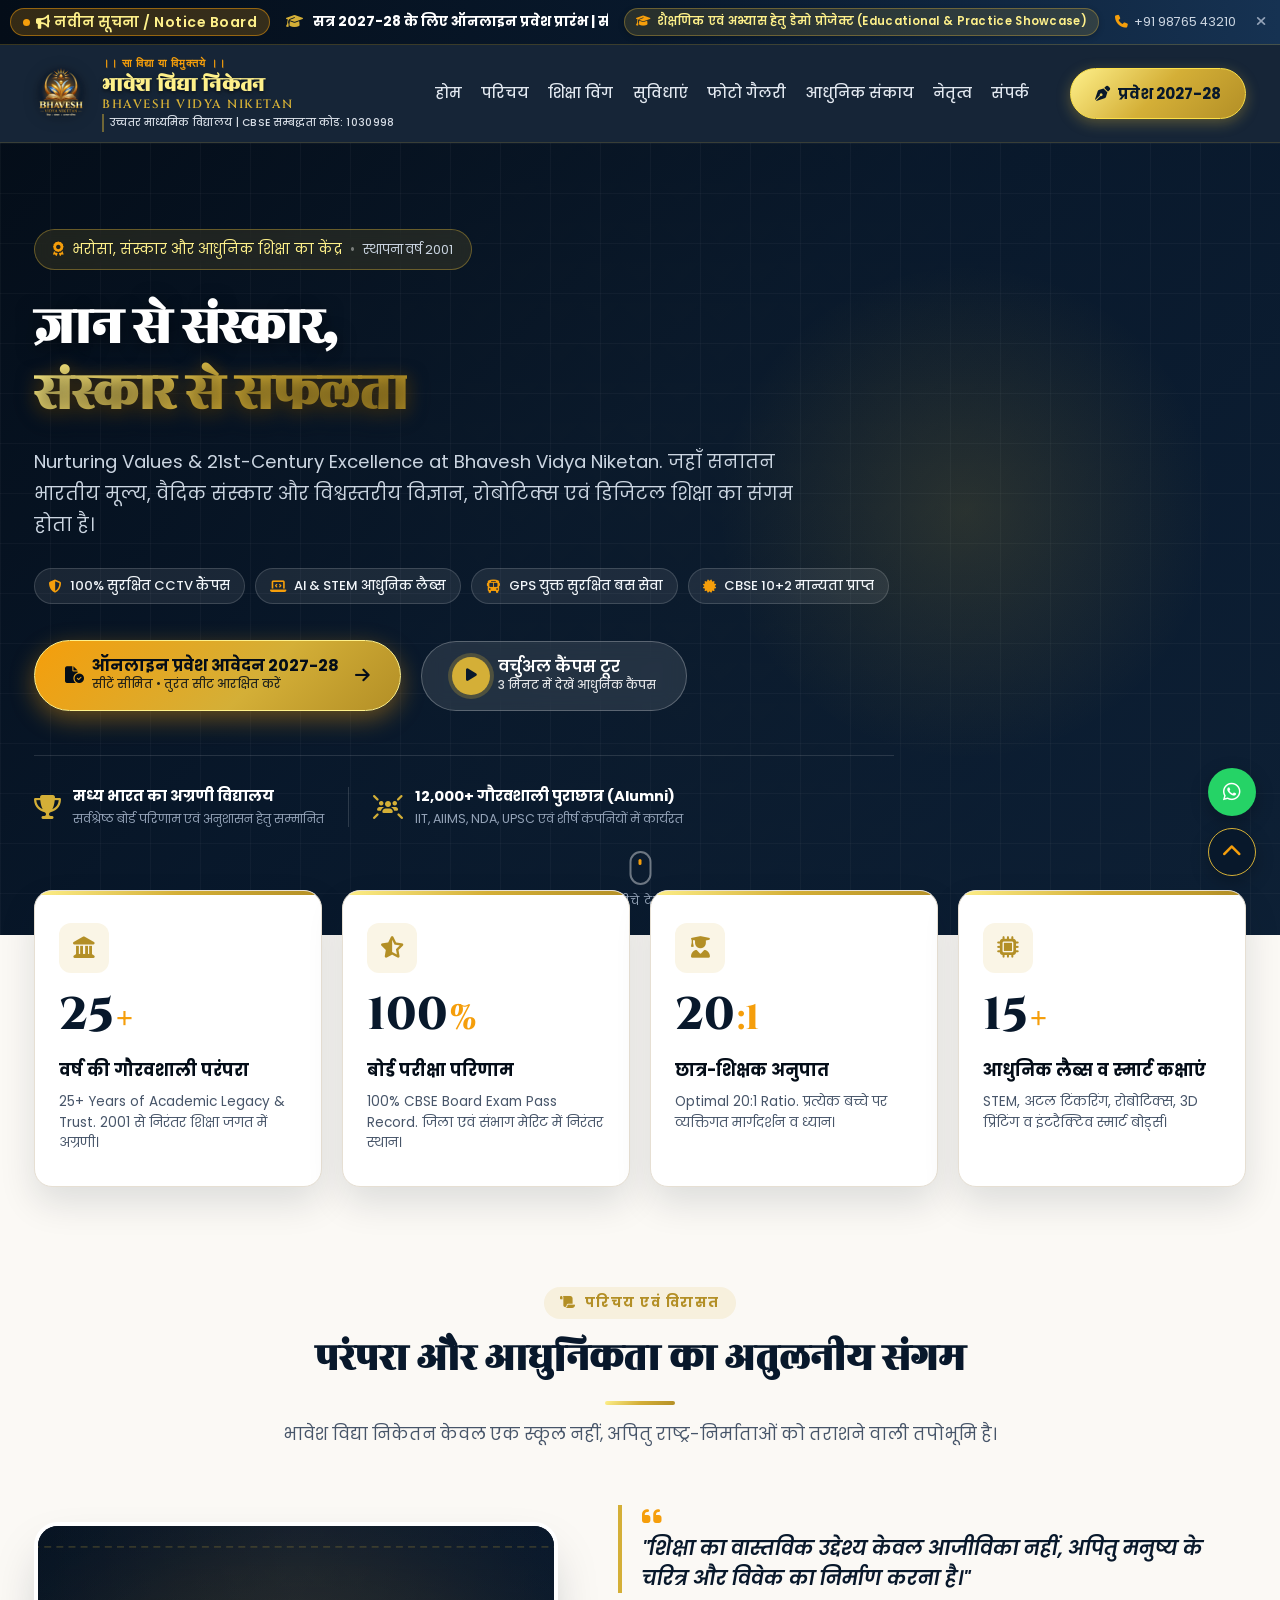
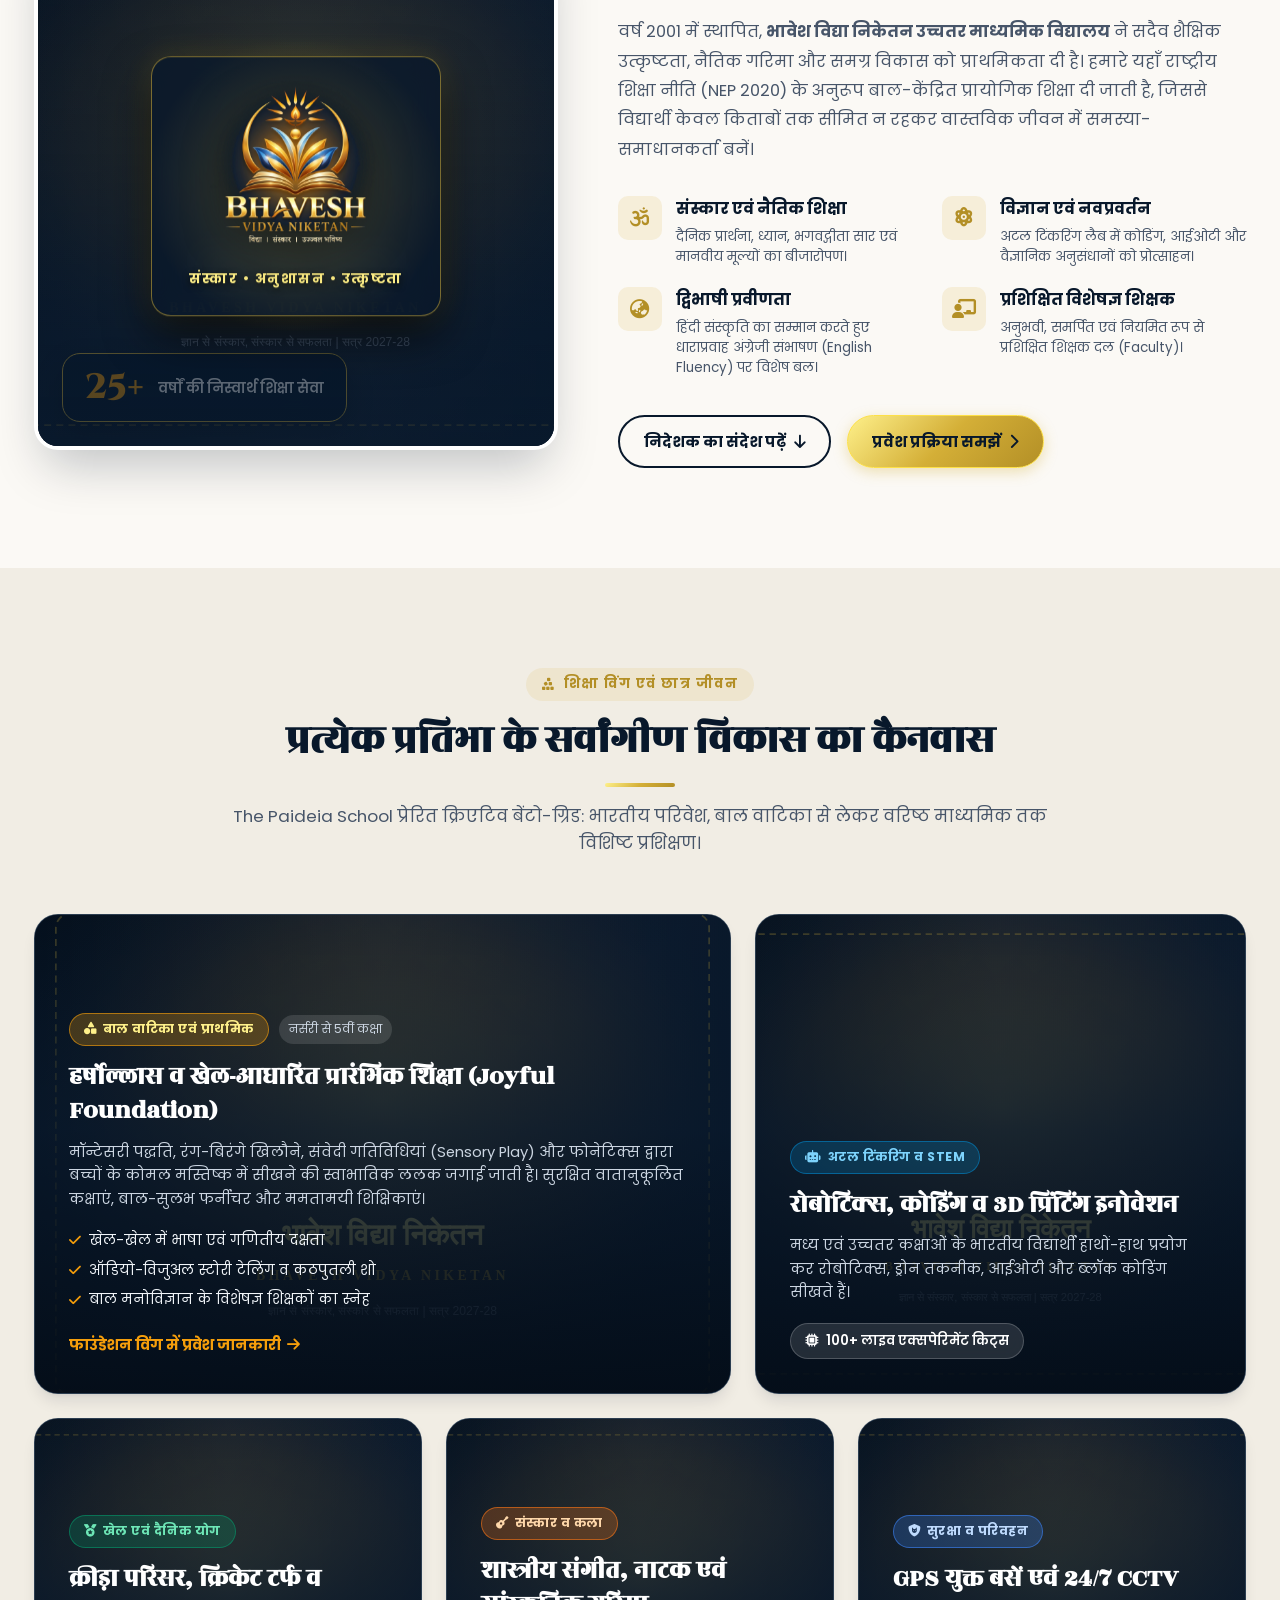
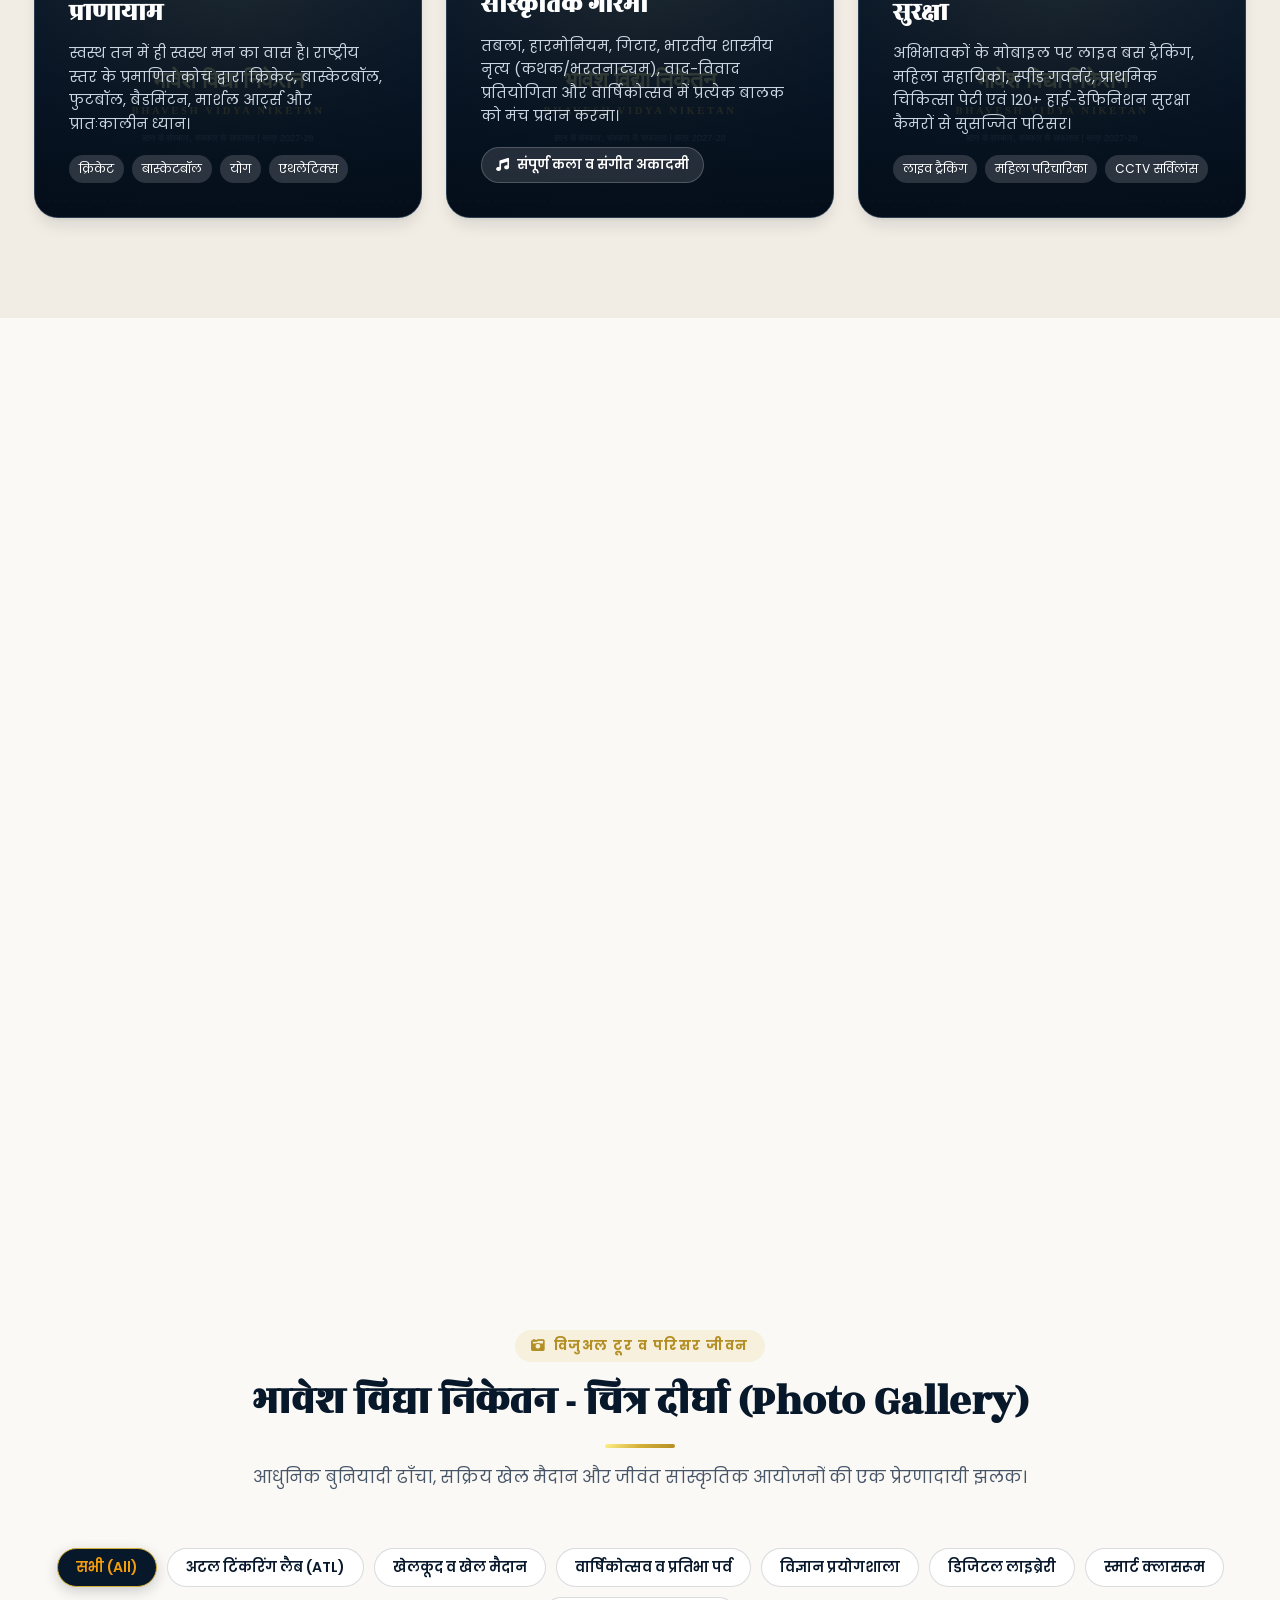
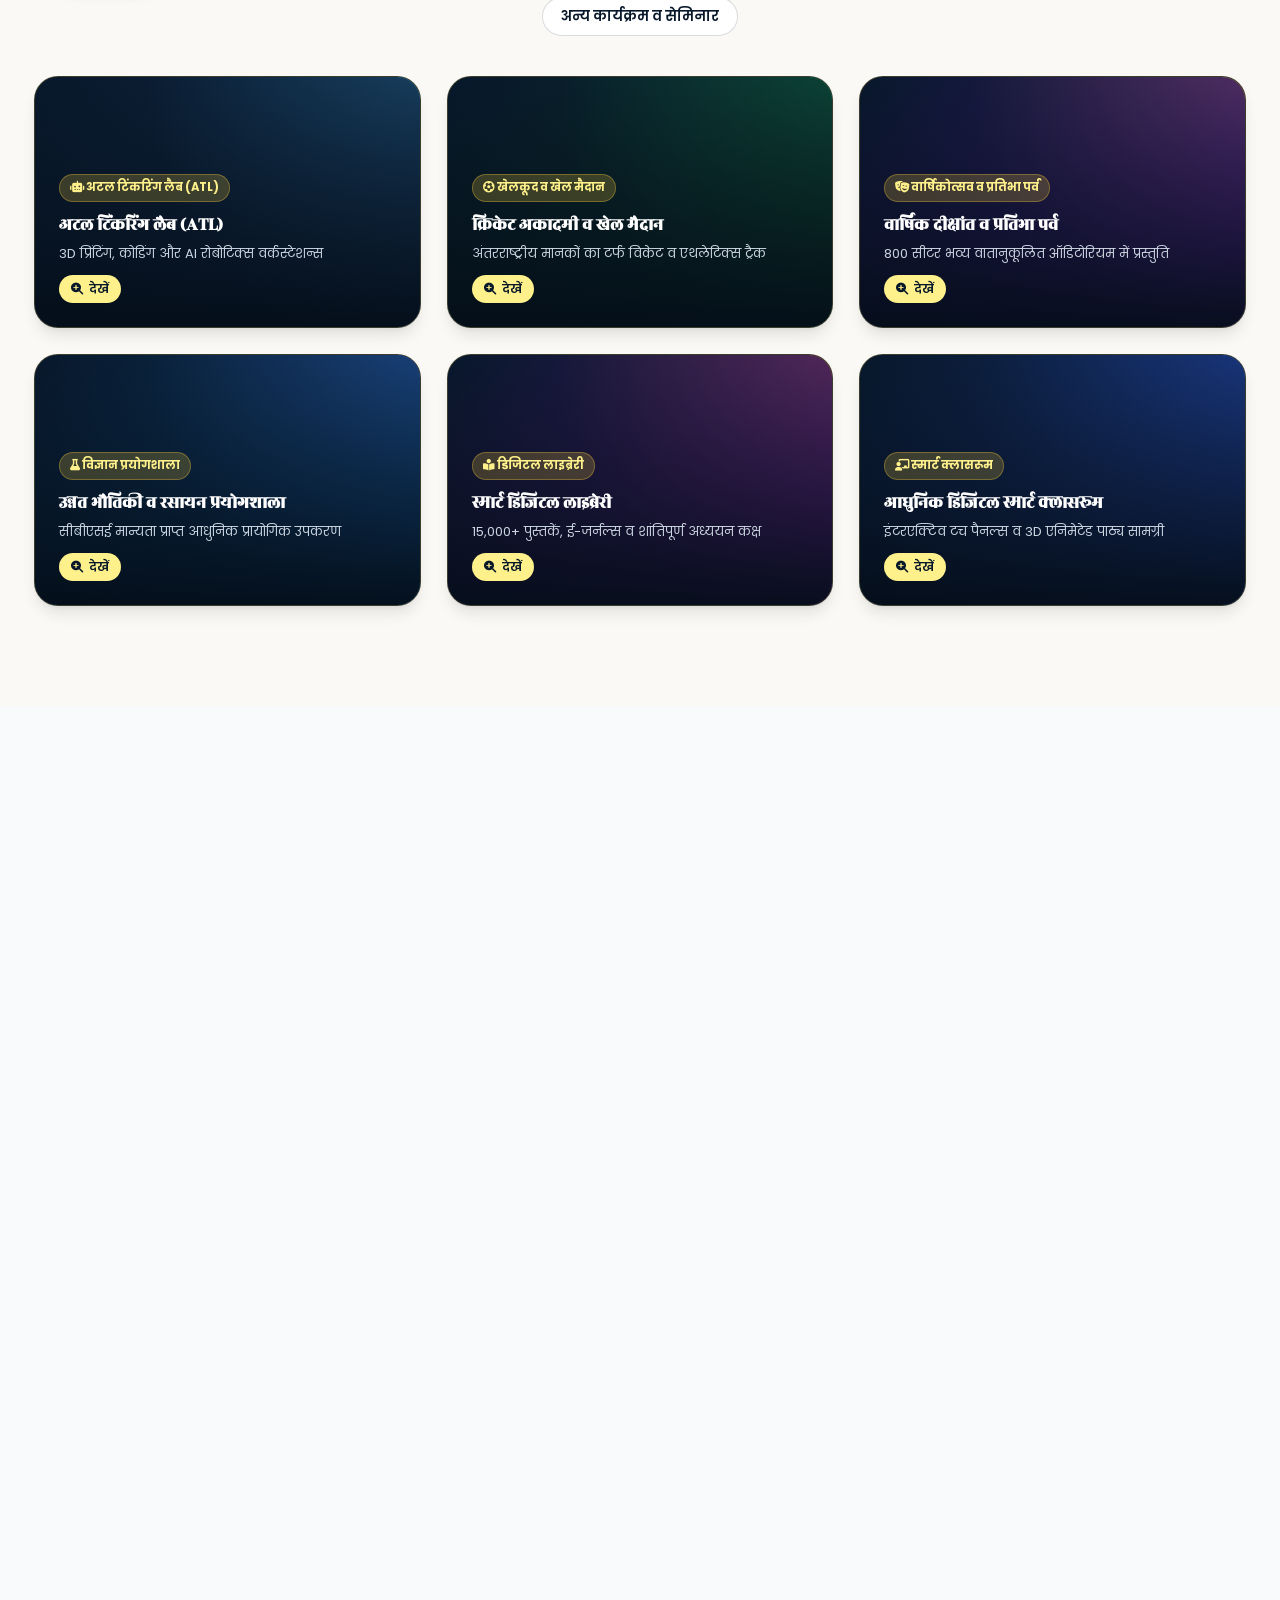
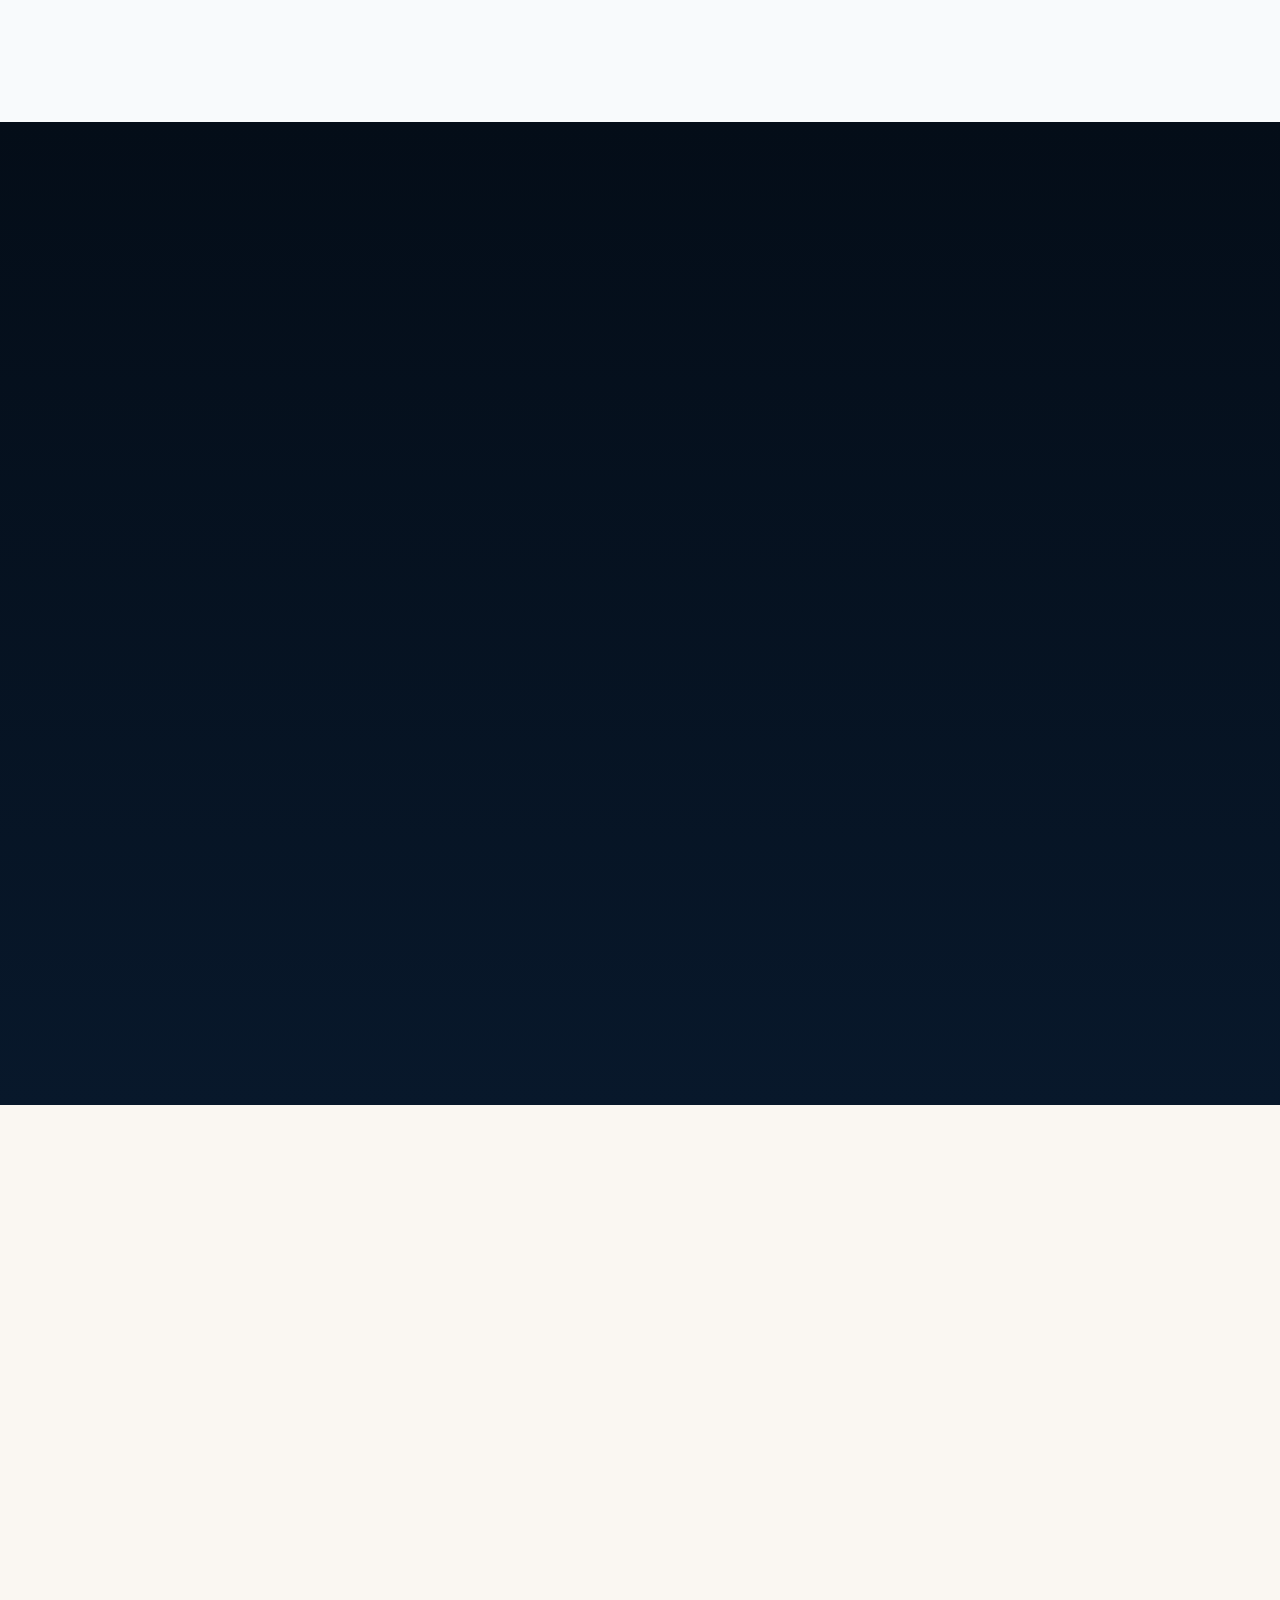
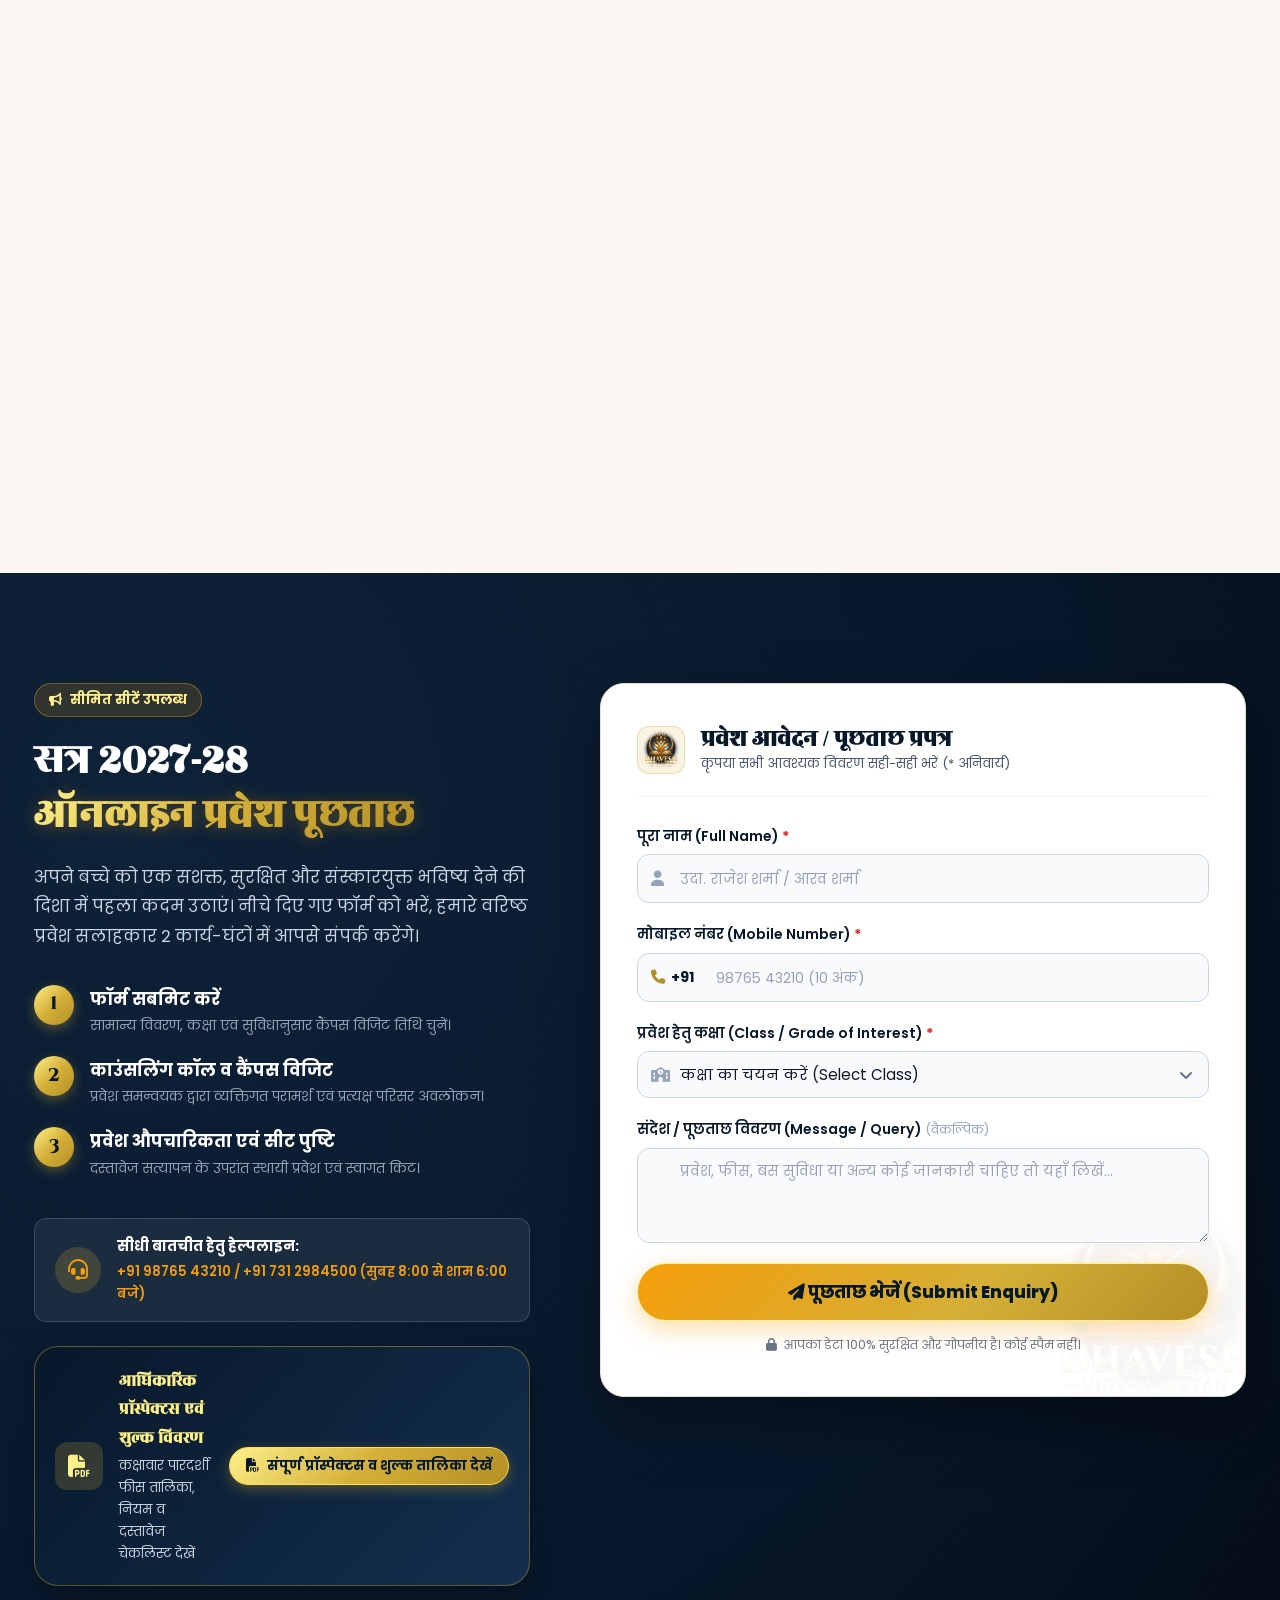
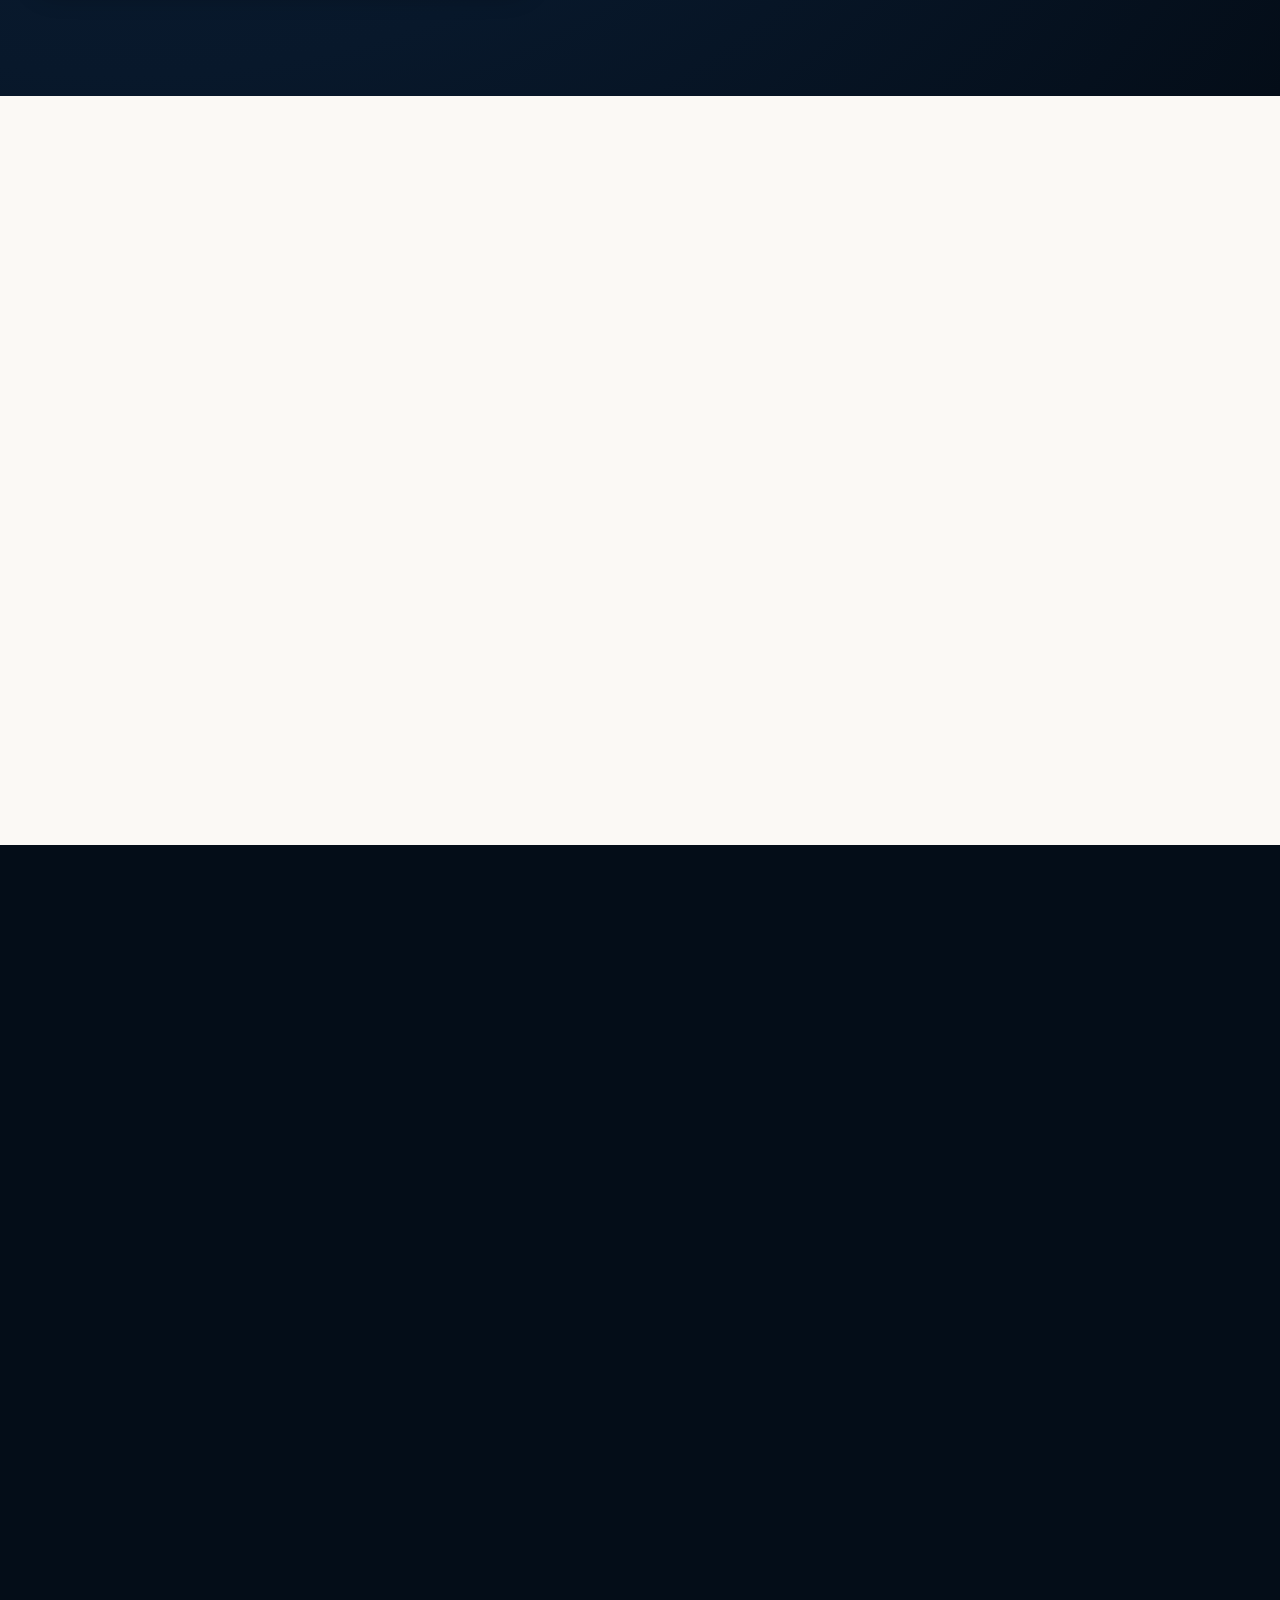
==== school website/index.html @ 1c9c57c9 "Add files via upload" ====
<!DOCTYPE html>
<html lang="hi">
<head>
  <meta charset="UTF-8">
  <meta name="viewport" content="width=device-width, initial-scale=1.0, viewport-fit=cover">
  <meta name="google-site-verification" content="yjyrzwyKGZG0wB0beRg4E0bNUp_dfdhv5u3wW7FjEHM" />

  <!-- Core Web Vitals: High-Priority Resource Hints (Eliminates Render-Blocking) -->
  <link rel="preconnect" href="https://fonts.googleapis.com">
  <link rel="preconnect" href="https://fonts.gstatic.com" crossorigin>
  <link rel="preconnect" href="https://cdnjs.cloudflare.com" crossorigin>
  <link rel="dns-prefetch" href="https://fonts.googleapis.com">
  <link rel="dns-prefetch" href="https://fonts.gstatic.com">
  <link rel="dns-prefetch" href="https://cdnjs.cloudflare.com">
  <meta name="description" content="भावेश विद्या निकेतन उच्चतर माध्यमिक विद्यालय - ज्ञान से संस्कार, संस्कार से सफलता। सीबीएसई मान्यता प्राप्त उत्कृष्ट शिक्षण संस्थान। सत्र 2027-28 के लिए ऑनलाइन प्रवेश प्रारंभ।">
  <meta name="keywords" content="Bhavesh Vidya Niketan, भावेश विद्या निकेतन, CBSE School Indore, Best School, Admissions 2027-28, Higher Secondary School, Modern Education, Vedic Values">
  <meta name="theme-color" content="#08182b">

  <!-- Search Engine Crawling & Rich Snippet Directives for Googlebot -->
  <meta name="robots" content="index, follow, max-image-preview:large, max-snippet:-1, max-video-preview:-1">

  <!-- Local SEO & Geographic Identification Meta Tags (Indore, Madhya Pradesh) -->
  <meta name="geo.region" content="IN-MP">
  <meta name="geo.placename" content="Indore">
  <meta name="geo.position" content="22.7533;75.8937">
  <meta name="ICBM" content="22.7533, 75.8937">

  <!-- Module 1: Canonical, Open Graph & Twitter SEO Meta Tags -->
  <link rel="canonical" href="https://bhavesh-vidya-niketan.netlify.app/">
  
  <!-- Open Graph / Facebook -->
  <meta property="og:type" content="website">
  <meta property="og:url" content="https://bhavesh-vidya-niketan.netlify.app/">
  <meta property="og:site_name" content="भावेश विद्या निकेतन | Bhavesh Vidya Niketan Higher Secondary School">
  <meta property="og:locale" content="hi_IN">
  <meta property="og:title" content="भावेश विद्या निकेतन | ज्ञान से संस्कार, संस्कार से सफलता">
  <meta property="og:description" content="भावेश विद्या निकेतन उच्चतर माध्यमिक विद्यालय - सत्र 2027-28 के लिए ऑनलाइन प्रवेश प्रारंभ। सीबीएसई मान्यता प्राप्त उत्कृष्ट शिक्षण संस्थान, आधुनिक STEM लैब्स, संस्कार एवं समग्र विकास।">
  <meta property="og:image" content="https://bhavesh-vidya-niketan.netlify.app/assets/images/hero-campus.jpg">
  <meta property="og:image:secure_url" content="https://bhavesh-vidya-niketan.netlify.app/assets/images/hero-campus.jpg">
  <meta property="og:image:width" content="1200">
  <meta property="og:image:height" content="630">
  <meta property="og:image:alt" content="भावेश विद्या निकेतन आधुनिक परिसर एवं भारतीय छात्र">

  <!-- Twitter Card -->
  <meta name="twitter:card" content="summary_large_image">
  <meta name="twitter:url" content="https://bhavesh-vidya-niketan.netlify.app/">
  <meta name="twitter:title" content="भावेश विद्या निकेतन | Bhavesh Vidya Niketan">
  <meta name="twitter:description" content="ज्ञान से संस्कार, संस्कार से सफलता। सत्र 2027-28 के लिए ऑनलाइन प्रवेश प्रारंभ।">
  <meta name="twitter:image" content="https://bhavesh-vidya-niketan.netlify.app/assets/images/hero-campus.jpg">

  <!-- Official School Logo Favicon & Progressive Web App (PWA) Manifest -->
  <link rel="icon" type="image/png" href="assets/images/logo.png">
  <link rel="apple-touch-icon" href="assets/images/logo.png">
  <link rel="manifest" href="manifest.json">
  <meta name="apple-mobile-web-app-capable" content="yes">
  <meta name="apple-mobile-web-app-status-bar-style" content="black-translucent">
  <meta name="apple-mobile-web-app-title" content="भावेश विद्या निकेतन">

  <title>भावेश विद्या निकेतन | Bhavesh Vidya Niketan Higher Secondary School</title>

  <!-- Module 1: Google Rich Results Schema (JSON-LD) - School & EducationalOrganization -->
  <script type="application/ld+json">
  {
    "@context": "https://schema.org",
    "@type": ["School", "EducationalOrganization"],
    "name": "भावेश विद्या निकेतन",
    "alternateName": "Bhavesh Vidya Niketan Higher Secondary School",
    "legalName": "भावेश विद्या निकेतन शिक्षण समिति",
    "url": "https://bhavesh-vidya-niketan.netlify.app/",
    "logo": "https://bhavesh-vidya-niketan.netlify.app/assets/images/logo.png",
    "image": "https://bhavesh-vidya-niketan.netlify.app/assets/images/hero-campus.jpg",
    "description": "ज्ञान से संस्कार, संस्कार से सफलता। सीबीएसई मान्यता प्राप्त उत्कृष्ट शिक्षण संस्थान। सत्र 2027-28 के लिए ऑनलाइन प्रवेश प्रारंभ।",
    "telephone": "+91 98765 43210",
    "email": "admissions@bhaveshvidya.edu.in",
    "address": {
      "@type": "PostalAddress",
      "streetAddress": "ज्ञान सरोवर मार्ग, विद्या नगर, विजय नगर चौराहा के पास",
      "addressLocality": "Indore",
      "addressRegion": "Madhya Pradesh",
      "postalCode": "452010",
      "addressCountry": "IN"
    },
    "geo": {
      "@type": "GeoCoordinates",
      "latitude": 22.7533,
      "longitude": 75.8937
    },
    "openingHoursSpecification": [
      {
        "@type": "OpeningHoursSpecification",
        "dayOfWeek": [
          "Monday",
          "Tuesday",
          "Wednesday",
          "Thursday",
          "Friday",
          "Saturday"
        ],
        "opens": "08:00",
        "closes": "14:30"
      }
    ],
    "makesOffer": [
      {
        "@type": "Offer",
        "name": "Pre-Primary & Foundation Wing Admissions 2027-28",
        "description": "Play-way, Sensory Learning & Montessori Education for Nursery, LKG, UKG, Classes 1-5"
      },
      {
        "@type": "Offer",
        "name": "Middle & Secondary School Admissions 2027-28",
        "description": "Classes 6 to 10 with Atal Tinkering STEM Lab & CBSE Curriculum"
      },
      {
        "@type": "Offer",
        "name": "Senior Secondary 11th & 12th Stream Admissions 2027-28",
        "description": "Science (PCM/PCB with JEE/NEET), Commerce (CA Foundation), and Humanities"
      }
    ]
  }
  </script>

  <!-- Module 2: Google Rich FAQ Results Schema (JSON-LD) - FAQPage for High CTR & Visibility -->
  <script type="application/ld+json">
  {
    "@context": "https://schema.org",
    "@type": "FAQPage",
    "mainEntity": [
      {
        "@type": "Question",
        "name": "भावेश विद्या निकेतन में सत्र 2027-28 के लिए प्रवेश प्रक्रिया क्या है?",
        "acceptedAnswer": {
          "@type": "Answer",
          "text": "सत्र 2027-28 के लिए प्रवेश ऑनलाइन और ऑफलाइन दोनों माध्यमों से खुले हैं। अभिभावक वेबसाइट पर ऑनलाइन प्रवेश पूछताछ फॉर्म भरकर या हमारे हेल्पलाइन नंबर +91 98765 43210 पर संपर्क करके रजिस्ट्रेशन और व्यक्तिगत कैंपस विजिट का समय निर्धारित कर सकते हैं।"
        }
      },
      {
        "@type": "Question",
        "name": "भावेश विद्या निकेतन किस बोर्ड से सम्बद्ध है और कौन सी कक्षाएं संचालित होती हैं?",
        "acceptedAnswer": {
          "@type": "Answer",
          "text": "भावेश विद्या निकेतन केंद्रीय माध्यमिक शिक्षा बोर्ड (CBSE), नई दिल्ली से पूर्णतः सम्बद्ध (सम्बद्धता कोड: 1030998) है। विद्यालय में बाल वाटिका (प्लेग्रुप/नर्सरी/KG) से लेकर कक्षा 12वीं तक अंग्रेजी एवं द्विभाषी माध्यम में आधुनिक शिक्षा दी जाती है।"
        }
      },
      {
        "@type": "Question",
        "name": "सीनियर सेकेंडरी (11वीं एवं 12वीं) में कौन-कौन से संकाय और प्रतियोगी तैयारी उपलब्ध हैं?",
        "acceptedAnswer": {
          "@type": "Answer",
          "text": "विद्यालय में विज्ञान संकाय (गणित PCM एवं जीवविज्ञान PCB के साथ JEE/NEET फाउंडेशन), वाणिज्य संकाय (Commerce with CA-CPT Foundation) तथा मानविकी/कला (Humanities with Civil Services Foundation) उपलब्ध हैं।"
        }
      },
      {
        "@type": "Question",
        "name": "क्या इंदौर शहर में छात्र-छात्राओं के लिए सुरक्षित स्कूल बस परिवहन उपलब्ध है?",
        "acceptedAnswer": {
          "@type": "Answer",
          "text": "हाँ, विद्यालय के पास GPS ट्रैकिंग, सीसीटीवी सुरक्षा कैमरों, स्पीड गवर्नर और प्रशिक्षित महिला परिचारिकाओं से युक्त आधुनिक बसों का बेड़ा उपलब्ध है, जो विजय नगर, पलासिया, भंवरकुआं, अन्नपूर्णा सहित इंदौर के सभी प्रमुख क्षेत्रों को कवर करता है।"
        }
      },
      {
        "@type": "Question",
        "name": "भावेश विद्या निकेतन का मुख्य परिसर कहाँ स्थित है और मिलने का समय क्या है?",
        "acceptedAnswer": {
          "@type": "Answer",
          "text": "हमारा 10 एकड़ का मुख्य परिसर ज्ञान सरोवर मार्ग, विद्या नगर, विजय नगर चौराहा के पास, इंदौर (म.प्र.) पिन: 452010 पर स्थित है। प्रवेश परामर्श हेतु कार्यालय समय सोमवार से शनिवार प्रातः 8:00 बजे से दोपहर 2:30 बजे तक है।"
        }
      }
    ]
  }
  </script>

  <!-- Google Fonts Preconnect & Stylesheets -->
  <link rel="preconnect" href="https://fonts.googleapis.com">
  <link rel="preconnect" href="https://fonts.gstatic.com" crossorigin>
  <link href="https://fonts.googleapis.com/css2?family=Cinzel:wght@600;700;800;900&family=Noto+Sans+Devanagari:wght@400;500;600;700;800&family=Poppins:wght@300;400;500;600;700;800&family=Rozha+One&display=swap" rel="stylesheet">

  <!-- Font Awesome Icons -->
  <!-- Font Awesome Icons (Asynchronous Non-Render-Blocking Loading for 90+ PageSpeed) -->
  <link rel="preload" href="https://cdnjs.cloudflare.com/ajax/libs/font-awesome/6.5.1/css/all.min.css" as="style" integrity="sha512-DTOQO9RWCH3ppGqcWaEA1BIZOC6xxalwEsw9c2QQeAIftl+Vegovlnee1c9QX4TctnWMn13TZye+giMm8e2LwA==" crossorigin="anonymous" referrerpolicy="no-referrer" onload="this.onload=null;this.rel='stylesheet'">
  <noscript><link rel="stylesheet" href="https://cdnjs.cloudflare.com/ajax/libs/font-awesome/6.5.1/css/all.min.css"></noscript>

  <!-- Stylesheet -->
  <link rel="stylesheet" href="style.css">

  <!-- Feature 1: Modern Image Fallback Initializer (with Official School Logo) -->
  <script>
    (function() {
      window.BVN_FALLBACK_SVG = "data:image/svg+xml;charset=utf-8," + encodeURIComponent(
        '<svg xmlns="http://www.w3.org/2000/svg" xmlns:xlink="http://www.w3.org/1999/xlink" viewBox="0 0 800 600" width="100%" height="100%">' +
        '<defs>' +
        '<linearGradient id="bvnBg" x1="0%" y1="0%" x2="100%" y2="100%"><stop offset="0%" stop-color="#040D18"/><stop offset="50%" stop-color="#0B192C"/><stop offset="100%" stop-color="#08182B"/></linearGradient>' +
        '<radialGradient id="bvnGlow" cx="50%" cy="40%" r="55%"><stop offset="0%" stop-color="#D4AF37" stop-opacity="0.32"/><stop offset="60%" stop-color="#F59E0B" stop-opacity="0.10"/><stop offset="100%" stop-color="#0B192C" stop-opacity="0"/></radialGradient>' +
        '<linearGradient id="shimmer" x1="0%" y1="0%" x2="100%" y2="0%"><stop offset="0%" stop-color="#ffffff" stop-opacity="0"/><stop offset="50%" stop-color="#ffffff" stop-opacity="0.06"/><stop offset="100%" stop-color="#ffffff" stop-opacity="0"/></linearGradient>' +
        '</defs>' +
        '<rect width="800" height="600" fill="url(#bvnBg)"/>' +
        '<rect width="800" height="600" fill="url(#bvnGlow)"/>' +
        '<rect width="800" height="600" fill="url(#shimmer)"/>' +
        '<rect x="24" y="24" width="752" height="552" rx="16" fill="none" stroke="#D4AF37" stroke-width="2" stroke-opacity="0.35" stroke-dasharray="8 6"/>' +
        '<image href="assets/images/logo.png" xlink:href="assets/images/logo.png" x="285" y="105" width="230" height="230" preserveAspectRatio="xMidYMid meet"/>' +
        '<text x="400" y="405" font-family="\'Noto Sans Devanagari\', serif, sans-serif" font-size="34" font-weight="bold" fill="#FEF08A" text-anchor="middle">भावेश विद्या निकेतन</text>' +
        '<text x="400" y="445" font-family="\'Cinzel\', serif, sans-serif" font-size="16" font-weight="600" fill="#D4AF37" text-anchor="middle" letter-spacing="4">BHAVESH VIDYA NIKETAN</text>' +
        '<text x="400" y="485" font-family="\'Noto Sans Devanagari\', sans-serif" font-size="14" fill="#94A3B8" text-anchor="middle">ज्ञान से संस्कार, संस्कार से सफलता | सत्र 2027-28</text>' +
        '</svg>'
      );
      window.bvnImageFallback = function(img) {
        if (!img || img.getAttribute('data-fallback-applied')) return;
        img.setAttribute('data-fallback-applied', 'true');
        img.src = window.BVN_FALLBACK_SVG;
        img.classList.add('is-fallback-placeholder');
      };
    })();
  </script>

  <!-- Supabase CDN Client (v2) for Dynamic Live Notice Board -->
  <script src="https://cdn.jsdelivr.net/npm/@supabase/supabase-js@2"></script>
  <script>
    // Resilient offline fallback stub for Supabase
    if (!window.supabase) {
      window.supabase = {
        createClient: function() {
          return {
            from: function() {
              return {
                select: function() {
                  return {
                    order: async function() { return { data: null, error: new Error('Supabase CDN not ready or offline') }; }
                  };
                }
              };
            }
          };
        }
      };
    }
  </script>
</head>
<body>

  <!-- Milestone 1: Fullscreen Official Logo Splash Screen & Clean Docking Animation -->
  <div id="bvnSplashIntro" class="splash-intro-overlay" aria-hidden="true">
    <div class="splash-stage">
      <div class="splash-golden-glow"></div>
      <img 
        src="assets/images/logo.png" 
        alt="भावेश विद्या निकेतन Official Logo" 
        class="splash-hero-logo" 
        id="splashHeroLogo" 
        width="280" 
        height="280" 
        fetchpriority="high" 
        loading="eager" 
        decoding="sync" 
      />
    </div>
  </div>
  <script>
    // Bulletproof Auto-Dismiss: Guarantees website always reveals within 1.8s even under extreme network latency
    setTimeout(function() {
      var s = document.getElementById('bvnSplashIntro');
      if (s && s.style.display !== 'none') {
        s.classList.add('splash-fade-out');
        setTimeout(function() {
          s.style.display = 'none';
          document.body.style.overflow = '';
          var navLogo = document.getElementById('navbarSchoolLogo');
          if (navLogo) navLogo.style.opacity = '1';
        }, 500);
      }
    }, 1800);
  </script>

  <!-- Scroll Progress Indicator -->
  <div id="scrollProgress" class="scroll-progress-bar" aria-hidden="true"></div>

  <!-- 1. Top Notification Bar (Groton Prestige Style - Dedicated Helpline, Admission & Notice Board) -->
  <div class="top-announcement-bar" id="announcementBar">
    <div class="container announcement-inner">
      <div class="announcement-badge" id="openNoticeModalBtn" role="button" tabindex="0" aria-haspopup="dialog" aria-label="विद्यालय सूचना पट्ट एवं परिपत्र खोलें (Notice Board)">
        <span class="pulse-dot"></span>
        <span class="badge-text"><i class="fa-solid fa-bullhorn"></i> नवीन सूचना / Notice Board</span>
      </div>
      <div class="announcement-content">
        <span class="marquee-text">
          <i class="fa-solid fa-graduation-cap"></i> 
          <strong>सत्र 2027-28 के लिए ऑनलाइन प्रवेश प्रारंभ | सीमित सीटें उपलब्ध</strong> 
          — बाल वाटिका (नर्सरी) से 12वीं (विज्ञान, वाणिज्य व कला)
        </span>
        <a href="#admission-section" class="announcement-link">
          अभी आवेदन करें <i class="fa-solid fa-arrow-right"></i>
        </a>
      </div>
      <div class="announcement-meta">
        <!-- Educational & Practice Showcase Badge -->
        <span class="practice-badge">
          <i class="fa-solid fa-graduation-cap"></i> शैक्षणिक एवं अभ्यास हेतु डेमो प्रोजेक्ट (Educational & Practice Showcase)
        </span>
        <a href="tel:+919876543210" class="top-contact-link" aria-label="हेल्पलाइन पर कॉल करें"><i class="fa-solid fa-phone"></i> +91 98765 43210</a>
        <button class="announcement-close" id="closeAnnouncement" aria-label="सूचना बार बंद करें">
          <i class="fa-solid fa-xmark"></i>
        </button>
      </div>
    </div>
  </div>

  <!-- Main Navigation Header (Sticky with Glassmorphism) -->
  <header class="site-header" id="siteHeader">
    <div class="container nav-container">
      
      <!-- Brand Logo / School Crest - Connected to #hero -->
      <a href="#hero" class="brand-identity" aria-label="भावेश विद्या निकेतन मुख्य पृष्ठ पर जाएं">
        <div class="school-logo-container" id="navbarSchoolLogoContainer">
          <img src="assets/images/logo.png" alt="भावेश विद्या निकेतन Logo" class="school-logo-img" id="navbarSchoolLogo" width="48" height="48" fetchpriority="high" loading="eager" decoding="async" />
        </div>
        <div class="brand-text">
          <span class="motto-tag">।। सा विद्या या विमुक्तये ।।</span>
          <span class="school-name-hi">भावेश विद्या निकेतन</span>
          <span class="school-name-en">BHAVESH VIDYA NIKETAN</span>
          <span class="affiliation-badge">उच्चतर माध्यमिक विद्यालय | CBSE सम्बद्धता कोड: 1030998</span>
        </div>
      </a>

      <!-- Desktop Navigation Menu (Fully Mapped to Target IDs) -->
      <nav class="desktop-nav" aria-label="मुख्य नेविगेशन">
        <ul class="nav-links">
          <li><a href="#hero" class="nav-item active">होम</a></li>
          <li><a href="#about" class="nav-item">परिचय</a></li>
          <li><a href="#wings" class="nav-item">शिक्षा विंग</a></li>
          <li><a href="#facilities" class="nav-item">सुविधाएं</a></li>
          <li><a href="#gallery" class="nav-item">फोटो गैलरी</a></li>
          <li><a href="#streams" class="nav-item">आधुनिक संकाय</a></li>
          <li><a href="#leadership" class="nav-item">नेतृत्व</a></li>
          <li><a href="#contact" class="nav-item">संपर्क</a></li>
        </ul>
      </nav>

      <!-- CTA & Mobile Toggle (Primary CTA exclusively on Admissions) -->
      <div class="nav-actions">
        <a href="#admission-section" class="btn btn-gold nav-cta-btn" aria-label="ऑनलाइन प्रवेश आवेदन 2027-28">
          <i class="fa-solid fa-pen-nib"></i>
          <span>प्रवेश 2027-28</span>
        </a>
        <button class="mobile-menu-btn" id="mobileMenuToggle" aria-label="मोबाइल मेनू खोलें" aria-expanded="false">
          <span class="bar"></span>
          <span class="bar"></span>
          <span class="bar"></span>
        </button>
      </div>

    </div>
  </header>


  <!-- 2. Cinematic Hero Section (Eastside Catholic Style) -->
  <section class="hero-section" id="hero">
    
    <!-- Hero Background Visual with Performance Attributes to Prevent CLS (Module 4) -->
    <div class="hero-bg-container">
      <picture class="hero-picture">
        <source srcset="assets/images/hero-campus.webp" type="image/webp">
        <img 
          src="assets/images/hero-campus.jpg" 
          alt="भारतीय छात्र एवं कक्षा का दृश्य - भावेश विद्या निकेतन" 
          class="hero-bg-img"
          width="1920"
          height="1080"
          fetchpriority="high"
          loading="eager"
          decoding="async"
          onerror="this.onerror=null; window.bvnImageFallback && window.bvnImageFallback(this);"
        />
      </picture>
      <div class="hero-cinematic-overlay"></div>
      <div class="hero-ambient-glow"></div>
      <div class="hero-grid-pattern"></div>
    </div>

    <div class="container hero-content-wrapper">
      <div class="hero-content">
        
        <!-- Tagline Badge -->
        <div class="hero-badge reveal-fade">
          <span class="badge-icon"><i class="fa-solid fa-award"></i></span>
          <span class="badge-title">भरोसा, संस्कार और आधुनिक शिक्षा का केंद्र</span>
          <span class="badge-divider">•</span>
          <span class="badge-sub">स्थापना वर्ष 2001</span>
        </div>

        <!-- Main Powerful Headline -->
        <h1 class="hero-title reveal-fade delay-1">
          ज्ञान से संस्कार, <br>
          <span class="gradient-text-gold">संस्कार से सफलता</span>
        </h1>

        <p class="hero-subtitle reveal-fade delay-2">
          Nurturing Values & 21st-Century Excellence at Bhavesh Vidya Niketan. जहाँ सनातन भारतीय मूल्य, वैदिक संस्कार और विश्वस्तरीय विज्ञान, रोबोटिक्स एवं डिजिटल शिक्षा का संगम होता है।
        </p>

        <!-- Feature Pills Strip -->
        <div class="hero-feature-tags reveal-fade delay-3">
          <span class="feature-tag"><i class="fa-solid fa-shield-halved"></i> 100% सुरक्षित CCTV कैंपस</span>
          <span class="feature-tag"><i class="fa-solid fa-laptop-code"></i> AI & STEM आधुनिक लैब्स</span>
          <span class="feature-tag"><i class="fa-solid fa-bus"></i> GPS युक्त सुरक्षित बस सेवा</span>
          <span class="feature-tag"><i class="fa-solid fa-certificate"></i> CBSE 10+2 मान्यता प्राप्त</span>
        </div>

        <!-- Dual Call-to-Actions (CTAs) -->
        <div class="hero-cta-group reveal-fade delay-4">
          <a href="#admission-section" class="btn btn-primary-gold btn-lg pulse-glow" aria-label="ऑनलाइन प्रवेश आवेदन 2027-28">
            <span class="btn-icon"><i class="fa-solid fa-file-circle-check"></i></span>
            <span class="btn-text-wrap">
              <span class="btn-main-text">ऑनलाइन प्रवेश आवेदन 2027-28</span>
              <span class="btn-sub-text">सीटें सीमित • तुरंत सीट आरक्षित करें</span>
            </span>
            <i class="fa-solid fa-arrow-right btn-arrow"></i>
          </a>

          <button class="btn btn-secondary-glass btn-lg" id="openTourModalBtn" aria-haspopup="dialog" aria-label="वर्चुअल कैंपस टूर वीडियो खोलें">
            <span class="play-pulse-ring">
              <i class="fa-solid fa-play"></i>
            </span>
            <span class="btn-text-wrap">
              <span class="btn-main-text">वर्चुअल कैंपस टूर</span>
              <span class="btn-sub-text">3 मिनट में देखें आधुनिक कैंपस</span>
            </span>
          </button>
        </div>

        <!-- Trust Indicator Bar -->
        <div class="hero-trust-bar reveal-fade delay-5">
          <div class="trust-item">
            <i class="fa-solid fa-trophy"></i>
            <div>
              <strong>मध्य भारत का अग्रणी विद्यालय</strong>
              <span>सर्वश्रेष्ठ बोर्ड परिणाम एवं अनुशासन हेतु सम्मानित</span>
            </div>
          </div>
          <div class="trust-divider"></div>
          <div class="trust-item">
            <i class="fa-solid fa-users-rays"></i>
            <div>
              <strong>12,000+ गौरवशाली पुराछात्र (Alumni)</strong>
              <span>IIT, AIIMS, NDA, UPSC एवं शीर्ष कंपनियों में कार्यरत</span>
            </div>
          </div>
        </div>

      </div>
    </div>

    <!-- Scroll Down Indicator -->
    <a href="#stats" class="hero-scroll-indicator" aria-label="नीचे सांख्यिकी अनुभाग पर स्क्रॉल करें">
      <span class="scroll-mouse">
        <span class="scroll-wheel"></span>
      </span>
      <span class="scroll-label">नीचे देखें</span>
    </a>

  </section>


  <!-- 3. Institutional Impact / Stats Strip (Colorado Academy Style) -->
  <section class="stats-section" id="stats">
    <div class="container">
      <div class="stats-grid">
        
        <!-- Stat Item 1 -->
        <div class="stat-card" data-counter="25" data-suffix="+">
          <div class="stat-icon-wrapper">
            <i class="fa-solid fa-landmark"></i>
          </div>
          <div class="stat-number-box">
            <span class="stat-counter" id="counter1">0</span>
            <span class="stat-suffix">+</span>
          </div>
          <h3 class="stat-label">वर्ष की गौरवशाली परंपरा</h3>
          <p class="stat-desc">25+ Years of Academic Legacy & Trust. 2001 से निरंतर शिक्षा जगत में अग्रणी।</p>
          <div class="stat-sparkle"></div>
        </div>

        <!-- Stat Item 2 -->
        <div class="stat-card" data-counter="100" data-suffix="%">
          <div class="stat-icon-wrapper">
            <i class="fa-solid fa-star-half-stroke"></i>
          </div>
          <div class="stat-number-box">
            <span class="stat-counter" id="counter2">0</span>
            <span class="stat-suffix">%</span>
          </div>
          <h3 class="stat-label">बोर्ड परीक्षा परिणाम</h3>
          <p class="stat-desc">100% CBSE Board Exam Pass Record. जिला एवं संभाग मेरिट में निरंतर स्थान।</p>
          <div class="stat-sparkle"></div>
        </div>

        <!-- Stat Item 3 -->
        <div class="stat-card" data-counter="20" data-suffix=":1">
          <div class="stat-icon-wrapper">
            <i class="fa-solid fa-user-graduate"></i>
          </div>
          <div class="stat-number-box">
            <span class="stat-counter" id="counter3">0</span>
            <span class="stat-suffix">:1</span>
          </div>
          <h3 class="stat-label">छात्र-शिक्षक अनुपात</h3>
          <p class="stat-desc">Optimal 20:1 Ratio. प्रत्येक बच्चे पर व्यक्तिगत मार्गदर्शन व ध्यान।</p>
          <div class="stat-sparkle"></div>
        </div>

        <!-- Stat Item 4 -->
        <div class="stat-card" data-counter="15" data-suffix="+">
          <div class="stat-icon-wrapper">
            <i class="fa-solid fa-microchip"></i>
          </div>
          <div class="stat-number-box">
            <span class="stat-counter" id="counter4">0</span>
            <span class="stat-suffix">+</span>
          </div>
          <h3 class="stat-label">आधुनिक लैब्स व स्मार्ट कक्षाएं</h3>
          <p class="stat-desc">STEM, अटल टिंकरिंग, रोबोटिक्स, 3D प्रिंटिंग व इंटरैक्टिव स्मार्ट बोर्ड्स।</p>
          <div class="stat-sparkle"></div>
        </div>

      </div>
    </div>
  </section>


  <!-- 4. About & Legacy (Groton School Institutional Authority) -->
  <section class="about-section" id="about">
    <div class="container">
      
      <div class="section-header-centered">
        <span class="section-kicker"><i class="fa-solid fa-scroll"></i> परिचय एवं विरासत</span>
        <h2 class="section-title">परंपरा और आधुनिकता का अतुलनीय संगम</h2>
        <div class="title-accent-bar"></div>
        <p class="section-subtitle">
          भावेश विद्या निकेतन केवल एक स्कूल नहीं, अपितु राष्ट्र-निर्माताओं को तराशने वाली तपोभूमि है।
        </p>
      </div>

      <div class="about-grid">
        <div class="about-image-column">
          <div class="about-image-card">
            <img 
              src="assets/images/about-campus.webp" 
              alt="भावेश विद्या निकेतन भव्य परिसर" 
              class="about-main-img"
              width="1000"
              height="667"
              loading="lazy"
              decoding="async"
              onerror="this.onerror=null; window.bvnImageFallback && window.bvnImageFallback(this);"
            />
            <div class="about-card-overlay"></div>

            <!-- Prestigious Centered Institutional Logo Showcase -->
            <div class="about-center-showcase">
              <div class="about-showcase-glow"></div>
              <img 
                src="assets/images/logo.png" 
                alt="भावेश विद्या निकेतन आधिकारिक प्रतीक" 
                class="about-showcase-logo" 
                width="180" 
                height="180" 
                loading="lazy" 
                decoding="async" 
              />
              <span class="about-showcase-caption">संस्कार • अनुशासन • उत्कृष्टता</span>
            </div>

            <div class="image-floating-badge">
              <span class="badge-num">25+</span>
              <span class="badge-text">वर्षों की निस्वार्थ शिक्षा सेवा</span>
            </div>
          </div>
        </div>

        <div class="about-text-column">
          <div class="heritage-quote">
            <i class="fa-solid fa-quote-left"></i>
            <p>"शिक्षा का वास्तविक उद्देश्य केवल आजीविका नहीं, अपितु मनुष्य के चरित्र और विवेक का निर्माण करना है।"</p>
          </div>

          <p class="about-body-text">
            वर्ष 2001 में स्थापित, <strong>भावेश विद्या निकेतन उच्चतर माध्यमिक विद्यालय</strong> ने सदैव शैक्षिक उत्कृष्टता, नैतिक गरिमा और समग्र विकास को प्राथमिकता दी है। हमारे यहाँ राष्ट्रीय शिक्षा नीति (NEP 2020) के अनुरूप बाल-केंद्रित प्रायोगिक शिक्षा दी जाती है, जिससे विद्यार्थी केवल किताबों तक सीमित न रहकर वास्तविक जीवन में समस्या-समाधानकर्ता बनें।
          </p>

          <div class="about-highlights-grid">
            <div class="highlight-item">
              <div class="highlight-icon"><i class="fa-solid fa-om"></i></div>
              <div class="highlight-details">
                <h4>संस्कार एवं नैतिक शिक्षा</h4>
                <p>दैनिक प्रार्थना, ध्यान, भगवद्गीता सार एवं मानवीय मूल्यों का बीजारोपण।</p>
              </div>
            </div>
            <div class="highlight-item">
              <div class="highlight-icon"><i class="fa-solid fa-atom"></i></div>
              <div class="highlight-details">
                <h4>विज्ञान एवं नवप्रवर्तन</h4>
                <p>अटल टिंकरिंग लैब में कोडिंग, आईओटी और वैज्ञानिक अनुसंधानों को प्रोत्साहन।</p>
              </div>
            </div>
            <div class="highlight-item">
              <div class="highlight-icon"><i class="fa-solid fa-earth-asia"></i></div>
              <div class="highlight-details">
                <h4>द्विभाषी प्रवीणता</h4>
                <p>हिंदी संस्कृति का सम्मान करते हुए धाराप्रवाह अंग्रेजी संभाषण (English Fluency) पर विशेष बल।</p>
              </div>
            </div>
            <div class="highlight-item">
              <div class="highlight-icon"><i class="fa-solid fa-chalkboard-user"></i></div>
              <div class="highlight-details">
                <h4>प्रशिक्षित विशेषज्ञ शिक्षक</h4>
                <p>अनुभवी, समर्पित एवं नियमित रूप से प्रशिक्षित शिक्षक दल (Faculty)।</p>
              </div>
            </div>
          </div>

          <div class="about-cta-row">
            <a href="#leadership" class="btn btn-outline-navy" aria-label="निदेशक का संदेश पढ़ें">
              निदेशक का संदेश पढ़ें <i class="fa-solid fa-arrow-down"></i>
            </a>
            <a href="#admission-section" class="btn btn-gold" aria-label="प्रवेश प्रक्रिया समझें">
              प्रवेश प्रक्रिया समझें <i class="fa-solid fa-chevron-right"></i>
            </a>
          </div>

        </div>
      </div>

    </div>
  </section>


  <!-- 5. Academic Wings (The Paideia Bento-Grid - ID="wings") -->
  <section class="bento-section" id="wings">
    <div class="container">
      
      <div class="section-header-centered">
        <span class="section-kicker"><i class="fa-solid fa-cubes-stacked"></i> शिक्षा विंग एवं छात्र जीवन</span>
        <h2 class="section-title">प्रत्येक प्रतिभा के सर्वांगीण विकास का कैनवास</h2>
        <div class="title-accent-bar"></div>
        <p class="section-subtitle">
          The Paideia School प्रेरित क्रिएटिव बेंटो-ग्रिड: भारतीय परिवेश, बाल वाटिका से लेकर वरिष्ठ माध्यमिक तक विशिष्ट प्रशिक्षण।
        </p>
      </div>

      <!-- Bento Grid Layout -->
      <div class="bento-grid" id="life">
        
        <!-- Bento Card 1: Large Featured - Pre-Primary & Foundation -->
        <div class="bento-card bento-card-large bento-primary-wing">
          <div class="bento-img-wrapper">
            <img 
              src="assets/images/bento-primary.webp" 
              alt="भारतीय छोटे बच्चे - बाल वाटिका एवं प्राथमिक विंग" 
              class="bento-bg-img"
              width="1200"
              height="800"
              loading="lazy"
              decoding="async"
              onerror="this.onerror=null; window.bvnImageFallback && window.bvnImageFallback(this);"
            />
            <div class="bento-overlay"></div>
          </div>
          <div class="bento-card-content">
            <div class="bento-tag-row">
              <span class="bento-pill pill-gold"><i class="fa-solid fa-shapes"></i> बाल वाटिका एवं प्राथमिक</span>
              <span class="bento-age-badge">नर्सरी से 5वीं कक्षा</span>
            </div>
            <h3 class="bento-heading">हर्षोल्लास व खेल-आधारित प्रारंभिक शिक्षा (Joyful Foundation)</h3>
            <p class="bento-text">
              मॉन्टेसरी पद्धति, रंग-बिरंगे खिलौने, संवेदी गतिविधियां (Sensory Play) और फोनेटिक्स द्वारा बच्चों के कोमल मस्तिष्क में सीखने की स्वाभाविक ललक जगाई जाती है। सुरक्षित वातानुकूलित कक्षाएं, बाल-सुलभ फर्नीचर और ममतामयी शिक्षिकाएं।
            </p>
            <ul class="bento-features-list">
              <li><i class="fa-solid fa-check"></i> खेल-खेल में भाषा एवं गणितीय दक्षता</li>
              <li><i class="fa-solid fa-check"></i> ऑडियो-विजुअल स्टोरी टेलिंग व कठपुतली शो</li>
              <li><i class="fa-solid fa-check"></i> बाल मनोविज्ञान के विशेषज्ञ शिक्षकों का स्नेह</li>
            </ul>
            <a href="#admission-section" class="bento-link" aria-label="फाउंडेशन विंग में प्रवेश जानकारी प्राप्त करें">
              फाउंडेशन विंग में प्रवेश जानकारी <i class="fa-solid fa-arrow-right"></i>
            </a>
          </div>
        </div>

        <!-- Bento Card 2: STEM, Robotics & AI Lab -->
        <div class="bento-card bento-card-medium bento-stem-lab">
          <div class="bento-img-wrapper">
            <img 
              src="assets/images/bento-stem.webp" 
              alt="भारतीय छात्र रोबोटिक्स एवं साइंस लैब में कार्य करते हुए" 
              class="bento-bg-img"
              width="1000"
              height="667"
              loading="lazy"
              decoding="async"
              onerror="this.onerror=null; window.bvnImageFallback && window.bvnImageFallback(this);"
            />
            <div class="bento-overlay"></div>
          </div>
          <div class="bento-card-content">
            <div class="bento-tag-row">
              <span class="bento-pill pill-cyan"><i class="fa-solid fa-robot"></i> अटल टिंकरिंग व STEM</span>
            </div>
            <h3 class="bento-heading">रोबोटिक्स, कोडिंग व 3D प्रिंटिंग इनोवेशन</h3>
            <p class="bento-text">
              मध्य एवं उच्चतर कक्षाओं के भारतीय विद्यार्थी हाथों-हाथ प्रयोग कर रोबोटिक्स, ड्रोन तकनीक, आईओटी और ब्लॉक कोडिंग सीखते हैं।
            </p>
            <div class="bento-metric-chip">
              <i class="fa-solid fa-microchip"></i> 100+ लाइव एक्सपेरिमेंट किट्स
            </div>
          </div>
        </div>

        <!-- Bento Card 3: Sports, Athletics & Daily Yoga -->
        <div class="bento-card bento-card-medium bento-sports-arena">
          <div class="bento-img-wrapper">
            <img 
              src="assets/images/bento-sports.webp" 
              alt="भारतीय विद्यार्थी खेलकूद एवं योग करते हुए" 
              class="bento-bg-img"
              width="1000"
              height="667"
              loading="lazy"
              decoding="async"
              onerror="this.onerror=null; window.bvnImageFallback && window.bvnImageFallback(this);"
            />
            <div class="bento-overlay"></div>
          </div>
          <div class="bento-card-content">
            <div class="bento-tag-row">
              <span class="bento-pill pill-emerald"><i class="fa-solid fa-medal"></i> खेल एवं दैनिक योग</span>
            </div>
            <h3 class="bento-heading">क्रीड़ा परिसर, क्रिकेट टर्फ व प्राणायाम</h3>
            <p class="bento-text">
              स्वस्थ तन में ही स्वस्थ मन का वास है। राष्ट्रीय स्तर के प्रमाणित कोच द्वारा क्रिकेट, बास्केटबॉल, फुटबॉल, बैडमिंटन, मार्शल आर्ट्स और प्रातःकालीन ध्यान।
            </p>
            <div class="bento-mini-tags">
              <span>क्रिकेट</span>
              <span>बास्केटबॉल</span>
              <span>योग</span>
              <span>एथलेटिक्स</span>
            </div>
          </div>
        </div>

        <!-- Bento Card 4: Cultural, Vedic Values & Performing Arts -->
        <div class="bento-card bento-card-medium bento-culture-wing">
          <div class="bento-img-wrapper">
            <img 
              src="assets/images/bento-culture.webp" 
              alt="भारतीय संगीत, नृत्य एवं सांस्कृतिक प्रस्तुति" 
              class="bento-bg-img"
              width="1000"
              height="667"
              loading="lazy"
              decoding="async"
              onerror="this.onerror=null; window.bvnImageFallback && window.bvnImageFallback(this);"
            />
            <div class="bento-overlay"></div>
          </div>
          <div class="bento-card-content">
            <div class="bento-tag-row">
              <span class="bento-pill pill-saffron"><i class="fa-solid fa-guitar"></i> संस्कार व कला</span>
            </div>
            <h3 class="bento-heading">शास्त्रीय संगीत, नाटक एवं सांस्कृतिक गरिमा</h3>
            <p class="bento-text">
              तबला, हारमोनियम, गिटार, भारतीय शास्त्रीय नृत्य (कथक/भरतनाट्यम), वाद-विवाद प्रतियोगिता और वार्षिकोत्सव में प्रत्येक बालक को मंच प्रदान करना।
            </p>
            <div class="bento-metric-chip">
              <i class="fa-solid fa-music"></i> संपूर्ण कला व संगीत अकादमी
            </div>
          </div>
        </div>

        <!-- Bento Card 5: Safe GPS-tracked Bus Transport & 24/7 CCTV Campus -->
        <div class="bento-card bento-card-medium bento-safety-wing">
          <div class="bento-img-wrapper">
            <img 
              src="assets/images/bento-transport.webp" 
              alt="सुरक्षित स्कूल बस एवं परिवहन" 
              class="bento-bg-img"
              width="1000"
              height="667"
              loading="lazy"
              decoding="async"
              onerror="this.onerror=null; window.bvnImageFallback && window.bvnImageFallback(this);"
            />
            <div class="bento-overlay"></div>
          </div>
          <div class="bento-card-content">
            <div class="bento-tag-row">
              <span class="bento-pill pill-blue"><i class="fa-solid fa-shield-cat"></i> सुरक्षा व परिवहन</span>
            </div>
            <h3 class="bento-heading">GPS युक्त बसें एवं 24/7 CCTV सुरक्षा</h3>
            <p class="bento-text">
              अभिभावकों के मोबाइल पर लाइव बस ट्रैकिंग, महिला सहायिका, स्पीड गवर्नर, प्राथमिक चिकित्सा पेटी एवं 120+ हाई-डेफिनिशन सुरक्षा कैमरों से सुसज्जित परिसर।
            </p>
            <div class="bento-mini-tags">
              <span>लाइव ट्रैकिंग</span>
              <span>महिला परिचारिका</span>
              <span>CCTV सर्विलांस</span>
            </div>
          </div>
        </div>

      </div>

    </div>
  </section>


  <!-- 6. Campus Facilities Section (Dedicated ID="facilities") -->
  <section class="facilities-section" id="facilities">
    <div class="container">
      
      <div class="section-header-centered">
        <span class="section-kicker"><i class="fa-solid fa-building-columns"></i> कैंपस सुविधाएं</span>
        <h2 class="section-title">विश्वस्तरीय शैक्षणिक एवं सह-शैक्षणिक अवसंरचना</h2>
        <div class="title-accent-bar"></div>
        <p class="section-subtitle">
          विद्यार्थियों के मानसिक, बौद्धिक एवं शारीरिक विकास हेतु 10 एकड़ में विकसित आधुनिक संसाधन।
        </p>
      </div>

      <div class="facilities-grid">
        
        <div class="facility-card">
          <div class="facility-icon"><i class="fa-solid fa-book-open-reader"></i></div>
          <h3>समृद्ध केंद्रीय वाचनालय (Library)</h3>
          <p>15,000+ पुस्तकें, राष्ट्रीय-अंतर्राष्ट्रीय जर्नल्स, किंडल ई-बुक्स एवं शांत अध्ययन कक्ष।</p>
        </div>

        <div class="facility-card">
          <div class="facility-icon"><i class="fa-solid fa-computer"></i></div>
          <h3>हाई-टेक कम्प्यूटर एवं AI लैब</h3>
          <p>नवीनतम कोर i7 वर्कस्टेशन्स, हाई-स्पीड ऑप्टिकल फाइबर इंटरनेट व कोडिंग टूल्स।</p>
        </div>

        <div class="facility-card">
          <div class="facility-icon"><i class="fa-solid fa-vial-circle-check"></i></div>
          <h3>वैज्ञानिक अनुसंधान प्रयोगशालाएं</h3>
          <p>सीबीएसई मानकों के अनुरूप अत्याधुनिक भौतिकी, रसायन व जीवविज्ञान लैब्स।</p>
        </div>

        <div class="facility-card">
          <div class="facility-icon"><i class="fa-solid fa-masks-theater"></i></div>
          <h3>वातानुकूलित सभागार (Auditorium)</h3>
          <p>800 सीटर भव्य ऑडिटोरियम, डॉल्बी साउंड सिस्टम व स्टेज लाइटिंग सांस्कृतिक आयोजनों हेतु।</p>
        </div>

        <div class="facility-card">
          <div class="facility-icon"><i class="fa-solid fa-kit-medical"></i></div>
          <h3>चिकित्सा केंद्र (Infirmary)</h3>
          <p>पूर्णकालिक योग्य नर्स, प्राथमिक उपचार कक्ष एवं नजदीकी सुपर स्पेशलिटी अस्पताल से संबद्धता।</p>
        </div>

        <div class="facility-card">
          <div class="facility-icon"><i class="fa-solid fa-utensils"></i></div>
          <h3>स्वच्छ कैंटीन एवं RO जल संयंत्र</h3>
          <p>शुद्ध, स्वास्थ्यप्रद व पौष्टिक अल्पाहार तथा पूरे परिसर में ऑटोमैटिक RO वाटर कूलर्स।</p>
        </div>

      </div>

    </div>
  </section>


  <!-- 6.5 Interactive Campus Photo Gallery & Lightbox (ID="gallery") -->
  <section class="gallery-section" id="gallery">
    <div class="container">
      
      <div class="section-header-centered">
        <span class="section-kicker"><i class="fa-solid fa-camera-retro"></i> विजुअल टूर व परिसर जीवन</span>
        <h2 class="section-title">भावेश विद्या निकेतन - चित्र दीर्घा (Photo Gallery)</h2>
        <div class="title-accent-bar"></div>
        <p class="section-subtitle">
          आधुनिक बुनियादी ढाँचा, सक्रिय खेल मैदान और जीवंत सांस्कृतिक आयोजनों की एक प्रेरणादायी झलक।
        </p>
      </div>

      <!-- Gallery Category Filters -->
      <div class="gallery-filter-bar" role="tablist" aria-label="फोटो गैलरी श्रेणियां">
        <button type="button" class="gallery-filter-btn active" data-filter="all">सभी (All)</button>
        <button type="button" class="gallery-filter-btn" data-filter="अटल टिंकरिंग लैब (ATL)">अटल टिंकरिंग लैब (ATL)</button>
        <button type="button" class="gallery-filter-btn" data-filter="खेलकूद व खेल मैदान">खेलकूद व खेल मैदान</button>
        <button type="button" class="gallery-filter-btn" data-filter="वार्षिकोत्सव व प्रतिभा पर्व">वार्षिकोत्सव व प्रतिभा पर्व</button>
        <button type="button" class="gallery-filter-btn" data-filter="विज्ञान प्रयोगशाला">विज्ञान प्रयोगशाला</button>
        <button type="button" class="gallery-filter-btn" data-filter="डिजिटल लाइब्रेरी">डिजिटल लाइब्रेरी</button>
        <button type="button" class="gallery-filter-btn" data-filter="स्मार्ट क्लासरूम">स्मार्ट क्लासरूम</button>
        <button type="button" class="gallery-filter-btn" data-filter="अन्य कार्यक्रम व सेमिनार">अन्य कार्यक्रम व सेमिनार</button>
      </div>

      <!-- Gallery Grid -->
      <div class="gallery-grid" id="galleryGrid">
        
        <!-- Item 1: Labs -->
        <div class="gallery-item" data-category="अटल टिंकरिंग लैब (ATL)">
          <div class="gallery-card">
            <div class="gallery-card-visual lab-bg">
              <div class="gallery-overlay">
                <span class="gallery-tag"><i class="fa-solid fa-robot"></i> अटल टिंकरिंग लैब (ATL)</span>
                <h4 class="gallery-title">अटल टिंकरिंग लैब (ATL)</h4>
                <p class="gallery-desc">3D प्रिंटिंग, कोडिंग और AI रोबोटिक्स वर्कस्टेशन्स</p>
                <button type="button" class="gallery-zoom-btn" aria-label="बड़ा करके देखें" data-img-title="अटल टिंकरिंग लैब (ATL)" data-img-desc="विद्यार्थियों के वैज्ञानिक नवाचार हेतु 3D प्रिंटिंग, रोबोटिक्स और IoT उपकरण युक्त अत्याधुनिक लैब।" data-img-cat="अटल टिंकरिंग लैब (ATL)">
                  <i class="fa-solid fa-magnifying-glass-plus"></i> देखें
                </button>
              </div>
            </div>
          </div>
        </div>

        <!-- Item 2: Sports -->
        <div class="gallery-item" data-category="खेलकूद व खेल मैदान">
          <div class="gallery-card">
            <div class="gallery-card-visual sports-bg">
              <div class="gallery-overlay">
                <span class="gallery-tag"><i class="fa-solid fa-futbol"></i> खेलकूद व खेल मैदान</span>
                <h4 class="gallery-title">क्रिकेट अकादमी व खेल मैदान</h4>
                <p class="gallery-desc">अंतरराष्ट्रीय मानकों का टर्फ विकेट व एथलेटिक्स ट्रैक</p>
                <button type="button" class="gallery-zoom-btn" aria-label="बड़ा करके देखें" data-img-title="क्रिकेट अकादमी व खेल मैदान" data-img-desc="10 एकड़ के विशाल हरित परिसर में क्रिकेट टर्फ, बास्केटबॉल कोर्ट और इनडोर बैडमिंटन स्टेडियम।" data-img-cat="खेलकूद व खेल मैदान">
                  <i class="fa-solid fa-magnifying-glass-plus"></i> देखें
                </button>
              </div>
            </div>
          </div>
        </div>

        <!-- Item 3: Cultural -->
        <div class="gallery-item" data-category="वार्षिकोत्सव व प्रतिभा पर्व">
          <div class="gallery-card">
            <div class="gallery-card-visual cultural-bg">
              <div class="gallery-overlay">
                <span class="gallery-tag"><i class="fa-solid fa-masks-theater"></i> वार्षिकोत्सव व प्रतिभा पर्व</span>
                <h4 class="gallery-title">वार्षिक दीक्षांत व प्रतिभा पर्व</h4>
                <p class="gallery-desc">800 सीटर भव्य वातानुकूलित ऑडिटोरियम में प्रस्तुति</p>
                <button type="button" class="gallery-zoom-btn" aria-label="बड़ा करके देखें" data-img-title="वार्षिक दीक्षांत व प्रतिभा पर्व" data-img-desc="विद्यार्थियों की सांस्कृतिक प्रतिभा, शास्त्रीय संगीत, नृत्य और नाट्य मंचन का भव्य वार्षिक आयोजन।" data-img-cat="वार्षिकोत्सव व प्रतिभा पर्व">
                  <i class="fa-solid fa-magnifying-glass-plus"></i> देखें
                </button>
              </div>
            </div>
          </div>
        </div>

        <!-- Item 4: Labs -->
        <div class="gallery-item" data-category="विज्ञान प्रयोगशाला">
          <div class="gallery-card">
            <div class="gallery-card-visual science-bg">
              <div class="gallery-overlay">
                <span class="gallery-tag"><i class="fa-solid fa-flask"></i> विज्ञान प्रयोगशाला</span>
                <h4 class="gallery-title">उन्नत भौतिकी व रसायन प्रयोगशाला</h4>
                <p class="gallery-desc">सीबीएसई मान्यता प्राप्त आधुनिक प्रायोगिक उपकरण</p>
                <button type="button" class="gallery-zoom-btn" aria-label="बड़ा करके देखें" data-img-title="उन्नत भौतिकी व रसायन प्रयोगशाला" data-img-desc="व्यावहारिक वैज्ञानिक समझ विकसित करने हेतु पूर्ण सुरक्षा मानकों से युक्त भौतिकी, रसायन व जीवविज्ञान लैब्स।" data-img-cat="विज्ञान प्रयोगशाला">
                  <i class="fa-solid fa-magnifying-glass-plus"></i> देखें
                </button>
              </div>
            </div>
          </div>
        </div>

        <!-- Item 5: Campus -->
        <div class="gallery-item" data-category="डिजिटल लाइब्रेरी">
          <div class="gallery-card">
            <div class="gallery-card-visual library-bg">
              <div class="gallery-overlay">
                <span class="gallery-tag"><i class="fa-solid fa-book-open-reader"></i> डिजिटल लाइब्रेरी</span>
                <h4 class="gallery-title">स्मार्ट डिजिटल लाइब्रेरी</h4>
                <p class="gallery-desc">15,000+ पुस्तकें, ई-जर्नल्स व शांतिपूर्ण अध्ययन कक्ष</p>
                <button type="button" class="gallery-zoom-btn" aria-label="बड़ा करके देखें" data-img-title="स्मार्ट डिजिटल लाइब्रेरी" data-img-desc="विश्वस्तरीय साहित्य, प्रतियोगी परीक्षा अध्ययन सामग्री और डिजिटल किंडल ई-लाइब्रेरी।" data-img-cat="डिजिटल लाइब्रेरी">
                  <i class="fa-solid fa-magnifying-glass-plus"></i> देखें
                </button>
              </div>
            </div>
          </div>
        </div>

        <!-- Item 6: Campus -->
        <div class="gallery-item" data-category="स्मार्ट क्लासरूम">
          <div class="gallery-card">
            <div class="gallery-card-visual smartclass-bg">
              <div class="gallery-overlay">
                <span class="gallery-tag"><i class="fa-solid fa-chalkboard-user"></i> स्मार्ट क्लासरूम</span>
                <h4 class="gallery-title">आधुनिक डिजिटल स्मार्ट क्लासरूम</h4>
                <p class="gallery-desc">इंटरएक्टिव टच पैनल्स व 3D एनिमेटेड पाठ्य सामग्री</p>
                <button type="button" class="gallery-zoom-btn" aria-label="बड़ा करके देखें" data-img-title="आधुनिक डिजिटल स्मार्ट क्लासरूम" data-img-desc="प्रत्येक कक्षा में 75-इंच इंटरएक्टिव 4K स्मार्ट टच पैनल और वैज्ञानिक सिमुलेशन टूल्स।" data-img-cat="स्मार्ट क्लासरूम">
                  <i class="fa-solid fa-magnifying-glass-plus"></i> देखें
                </button>
              </div>
            </div>
          </div>
        </div>

      </div>

    </div>
  </section>


  <!-- 7. Academic Streams & Career Pathways (Senior Secondary Wing - ID="streams") -->
  <section class="streams-section" id="streams">
    <div class="container">
      
      <div class="section-header-centered">
        <span class="section-kicker"><i class="fa-solid fa-graduation-cap"></i> 11वीं एवं 12वीं आधुनिक संकाय</span>
        <h2 class="section-title">लक्ष्य-उन्मुख उच्चतर माध्यमिक शिक्षा</h2>
        <div class="title-accent-bar"></div>
        <p class="section-subtitle">
          बोर्ड परीक्षा में सर्वोच्च अंकों के साथ IIT-JEE, NEET, CA Foundation, CUET एवं NDA की एकीकृत तैयारी।
        </p>
      </div>

      <div class="streams-grid">
        
        <!-- Stream 1: Science -->
        <div class="stream-card">
          <div class="stream-card-header stream-science">
            <div class="stream-icon"><i class="fa-solid fa-flask-vial"></i></div>
            <div class="stream-badge">सर्वाधिक लोकप्रिय</div>
            <h3>विज्ञान संकाय (Science Stream)</h3>
            <p>PCM / PCB (भौतिकी, रसायन, गणित / जीवविज्ञान)</p>
          </div>
          <div class="stream-card-body">
            <ul class="stream-bullets">
              <li><i class="fa-solid fa-check-double"></i> पूर्ण सुसज्जित भौतिकी, रसायन एवं जीवविज्ञान प्रयोगशालाएं</li>
              <li><i class="fa-solid fa-check-double"></i> अनुभवी फैकल्टी द्वारा JEE / NEET फाउंडेशन बैच</li>
              <li><i class="fa-solid fa-check-double"></i> कम्प्यूटर साइंस (Python & Data Science) विकल्प</li>
              <li><i class="fa-solid fa-check-double"></i> साप्ताहिक मॉक टेस्ट और व्यक्तिगत डाउट सेशन</li>
            </ul>
            <div class="stream-footer">
              <a href="#admission-section" class="btn btn-outline-navy btn-sm" aria-label="विज्ञान संकाय में सीट बुक करें">सीट बुक करें</a>
            </div>
          </div>
        </div>

        <!-- Stream 2: Commerce -->
        <div class="stream-card">
          <div class="stream-card-header stream-commerce">
            <div class="stream-icon"><i class="fa-solid fa-chart-line"></i></div>
            <div class="stream-badge">व्यावसायिक नेतृत्व</div>
            <h3>वाणिज्य संकाय (Commerce Stream)</h3>
            <p>लेखाशास्त्र, व्यावसायिक अध्ययन, अर्थशास्त्र, गणित / IP</p>
          </div>
          <div class="stream-card-body">
            <ul class="stream-bullets">
              <li><i class="fa-solid fa-check-double"></i> चार्टर्ड एकाउंटेंट (CA Foundation) हेतु विशेष सेमिनार</li>
              <li><i class="fa-solid fa-check-double"></i> वित्तीय साक्षरता, शेयर बाजार व उद्यमिता कार्यशालाएं</li>
              <li><i class="fa-solid fa-check-double"></i> टैली एवं आधुनिक अकाउंटिंग सॉफ्टवेयर का व्यावहारिक ज्ञान</li>
              <li><i class="fa-solid fa-check-double"></i> प्रतिष्ठित वाणिज्यिक संस्थानों के पूर्व छात्रों द्वारा मेंटरशिप</li>
            </ul>
            <div class="stream-footer">
              <a href="#admission-section" class="btn btn-outline-navy btn-sm" aria-label="वाणिज्य संकाय में सीट बुक करें">सीट बुक करें</a>
            </div>
          </div>
        </div>

        <!-- Stream 3: Humanities -->
        <div class="stream-card">
          <div class="stream-card-header stream-humanities">
            <div class="stream-icon"><i class="fa-solid fa-landmark-dome"></i></div>
            <div class="stream-badge">राष्ट्र निर्माण</div>
            <h3>मानविकी संकाय (Humanities & Arts)</h3>
            <p>इतिहास, राजनीति विज्ञान, भूगोल, अर्थशास्त्र, मनोविज्ञान</p>
          </div>
          <div class="stream-card-body">
            <ul class="stream-bullets">
              <li><i class="fa-solid fa-check-double"></i> सिविल सेवा (UPSC / State PSC) ओरिएंटेशन कार्यक्रम</li>
              <li><i class="fa-solid fa-check-double"></i> राष्ट्रीय स्तर की वाद-विवाद एवं मॉडल यूएन (MUN) भागीदारी</li>
              <li><i class="fa-solid fa-check-double"></i> पत्रकारिता, विधि (CLAT) एवं जनसंचार मार्गदर्शन</li>
              <li><i class="fa-solid fa-check-double"></i> भारतीय इतिहास, संस्कृति एवं दर्शन का गहन अध्ययन</li>
            </ul>
            <div class="stream-footer">
              <a href="#admission-section" class="btn btn-outline-navy btn-sm" aria-label="मानविकी संकाय में सीट बुक करें">सीट बुक करें</a>
            </div>
          </div>
        </div>

      </div>

    </div>
  </section>


  <!-- 8. Leadership & Vision (Groton Trust Element - ID="leadership") -->
  <section class="leadership-section" id="leadership">
    <div class="container">
      <div class="leadership-card">
        
        <div class="leadership-image-side">
          <div class="principal-portrait-frame">
            <img 
              src="assets/images/director-bhavesh.jpg" 
              alt="भावेश देवांगन - संस्थापक निदेशक एवं वरिष्ठ शिक्षाविद" 
              class="principal-portrait"
              width="800"
              height="1000"
              loading="lazy"
              decoding="async"
              onerror="this.onerror=null; window.bvnImageFallback && window.bvnImageFallback(this);"
            />
            <div class="principal-nameplate">
              <h4 class="name">भावेश देवांगन</h4>
              <p class="designation">संस्थापक निदेशक एवं वरिष्ठ शिक्षाविद</p>
              <span class="qualification">M.Sc., M.Ed., Ph.D. (25+ वर्ष का शिक्षण व संस्थागत नेतृत्व अनुभव)</span>
            </div>
          </div>
        </div>

        <div class="leadership-content-side">
          <div class="director-badge">
            <i class="fa-solid fa-signature"></i> निदेशक का संदेश (Director's Message)
          </div>
          <h2 class="leadership-title">"हम केवल डिग्री नहीं, चरित्रवान और आत्मनिर्भर नागरिक गढ़ते हैं"</h2>
          
          <div class="leadership-quote-block">
            <p class="hindi-message">
              "प्रिय अभिभावकों एवं विद्यार्थियों,<br>
              आज की तीव्र गति से बदलती तकनीकी दुनिया में केवल किताबी ज्ञान पर्याप्त नहीं है। भावेश विद्या निकेतन में हमारी प्रतिबद्धता है कि हर बालक अपनी अंतर्निहित प्रतिभा को पहचाने। हम एक ऐसा वातावरण तैयार करते हैं जहाँ विद्यार्थी आधुनिक विज्ञान और तकनीक में सबसे आगे हों, परंतु अपनी जड़ें, माता-पिता के प्रति सम्मान और भारतीय संस्कृति को कभी न भूलें। 
            </p>
            <p class="hindi-message">
              सत्र 2027-28 के लिए हम आपका भावेश परिवार में हार्दिक स्वागत करते हैं। आइए, मिलकर आपके नौनिहाल के सुनहरे भविष्य की नींव रखें।"
            </p>
          </div>

          <!-- 4 Core Educational Pillars -->
          <div class="pillars-row">
            <div class="pillar-box">
              <div class="pillar-icon"><i class="fa-solid fa-hands-praying"></i></div>
              <span class="pillar-title">संस्कार</span>
              <span class="pillar-sub">Moral Heritage</span>
            </div>
            <div class="pillar-box">
              <div class="pillar-icon"><i class="fa-solid fa-lightbulb"></i></div>
              <span class="pillar-title">नवाचार</span>
              <span class="pillar-sub">Innovation</span>
            </div>
            <div class="pillar-box">
              <div class="pillar-icon"><i class="fa-solid fa-scale-balanced"></i></div>
              <span class="pillar-title">अनुशासन</span>
              <span class="pillar-sub">Discipline</span>
            </div>
            <div class="pillar-box">
              <div class="pillar-icon"><i class="fa-solid fa-award"></i></div>
              <span class="pillar-title">उत्कृष्टता</span>
              <span class="pillar-sub">Excellence</span>
            </div>
          </div>

          <div class="leadership-signature-wrap">
            <div class="signature-text">
              <span class="sig-script">Bhavesh Dewangan</span>
              <span class="sig-title">संस्थापक निदेशक, भावेश विद्या निकेतन</span>
            </div>
            <div class="school-seal-mini">
              <img src="assets/images/logo.png" alt="प्रमाणित संस्थान सील" class="seal-mini-img" width="48" height="48" loading="lazy" decoding="async" />
              <span>प्रमाणित संस्थान</span>
            </div>
          </div>

        </div>

      </div>
    </div>
  </section>


  <!-- 9. Board Results & Hall of Fame (Institutional Trust - ID="results") -->
  <section class="results-section" id="results">
    <div class="container">
      
      <div class="section-header-centered">
        <span class="section-kicker"><i class="fa-solid fa-crown"></i> परीक्षा परिणाम एवं मेधावी छात्र</span>
        <h2 class="section-title">सफलता की निरंतर परंपरा (Hall of Fame)</h2>
        <div class="title-accent-bar"></div>
        <p class="section-subtitle">
          हमारे होनहार विद्यार्थियों ने राज्य एवं राष्ट्रीय स्तर पर अपने माता-पिता और विद्यालय का नाम गौरवान्वित किया है।
        </p>
      </div>

      <div class="toppers-grid">
        
        <!-- Topper 1 -->
        <div class="topper-card">
          <div class="topper-badge-rank">12वीं जिला टॉपर</div>
          <div class="topper-img-wrapper">
            <img 
              src="assets/images/topper-1.jpg" 
              alt="प्रियांशी वर्मा - 12वीं साइंस 98.6%" 
              class="topper-img"
              width="400"
              height="400"
              loading="lazy"
              decoding="async"
              onerror="this.onerror=null; window.bvnImageFallback && window.bvnImageFallback(this);"
            />
            <div class="topper-score-tag">98.6%</div>
          </div>
          <div class="topper-info">
            <h4 class="topper-name">प्रियांशी वर्मा</h4>
            <p class="topper-stream">12वीं विज्ञान (PCM) • IIT रुड़की चयनित</p>
            <p class="topper-quote">"शिक्षकों का सतत मार्गदर्शन और स्कूल की आधुनिक फिजिक्स लैब मेरी सफलता का आधार रही।"</p>
          </div>
        </div>

        <!-- Topper 2 -->
        <div class="topper-card">
          <div class="topper-badge-rank">12वीं संभाग टॉपर</div>
          <div class="topper-img-wrapper">
            <img 
              src="assets/images/topper-2.jpg" 
              alt="आदित्य पाटीदार - 12वीं कॉमर्स 98.2%" 
              class="topper-img"
              width="400"
              height="400"
              loading="lazy"
              decoding="async"
              onerror="this.onerror=null; window.bvnImageFallback && window.bvnImageFallback(this);"
            />
            <div class="topper-score-tag">98.2%</div>
          </div>
          <div class="topper-info">
            <h4 class="topper-name">आदित्य पाटीदार</h4>
            <p class="topper-stream">12वीं वाणिज्य • CA Foundation Qualified</p>
            <p class="topper-quote">"स्कूल के विशेष एकाउंट्स सेमिनार और अनुशासित माहौल ने मेरा सपना साकार किया।"</p>
          </div>
        </div>

        <!-- Topper 3 -->
        <div class="topper-card">
          <div class="topper-badge-rank">NEET टॉप स्कोरर</div>
          <div class="topper-img-wrapper">
            <img 
              src="assets/images/topper-3.jpg" 
              alt="अनामिका द्विवेदी - 12वीं बायोलॉजी 97.8%" 
              class="topper-img"
              width="400"
              height="400"
              loading="lazy"
              decoding="async"
              onerror="this.onerror=null; window.bvnImageFallback && window.bvnImageFallback(this);"
            />
            <div class="topper-score-tag">97.8%</div>
          </div>
          <div class="topper-info">
            <h4 class="topper-name">अनामिका द्विवेदी</h4>
            <p class="topper-stream">12वीं जीवविज्ञान • AIIMS MBBS चयनित</p>
            <p class="topper-quote">"संस्कारों के साथ-साथ यहाँ वैज्ञानिक सोच को जो पंख मिले, उसी से यह संभव हुआ।"</p>
          </div>
        </div>

        <!-- Topper 4 -->
        <div class="topper-card">
          <div class="topper-badge-rank">10वीं बोर्ड टॉपर</div>
          <div class="topper-img-wrapper">
            <img 
              src="assets/images/topper-4.jpg" 
              alt="हर्षवर्धन जोशी - 10वीं बोर्ड 99.0%" 
              class="topper-img"
              width="400"
              height="400"
              loading="lazy"
              decoding="async"
              onerror="this.onerror=null; window.bvnImageFallback && window.bvnImageFallback(this);"
            />
            <div class="topper-score-tag">99.0%</div>
          </div>
          <div class="topper-info">
            <h4 class="topper-name">हर्षवर्धन जोशी</h4>
            <p class="topper-stream">10वीं सीबीएसई • राज्य मेरिट सूची</p>
            <p class="topper-quote">"यहाँ की स्मार्ट क्लास, नियमित अभ्यास और शिक्षकों की व्यक्तिगत प्रेरणा अतुलनीय है।"</p>
          </div>
        </div>

      </div>

      <!-- Quick Results Banner -->
      <div class="results-stats-banner">
        <div class="rb-item">
          <span class="rb-num">45+</span>
          <span class="rb-text">विद्यार्थियों ने प्राप्त किए 95% से अधिक अंक</span>
        </div>
        <div class="rb-sep"></div>
        <div class="rb-item">
          <span class="rb-num">120+</span>
          <span class="rb-text">विद्यार्थियों ने प्राप्त किए 90% से अधिक अंक</span>
        </div>
        <div class="rb-sep"></div>
        <div class="rb-item">
          <span class="rb-num">100%</span>
          <span class="rb-text">प्रथम श्रेणी में उत्तीर्ण होने का गौरवशाली रिकॉर्ड</span>
        </div>
      </div>

    </div>
  </section>


  <!-- 10. Interactive Online Admission Lead Form (Core Conversion Engine - ID="admission-section") -->
  <section class="admission-section" id="admission-section">
    <div class="container">
      
      <div class="admission-wrapper">
        
        <!-- Left Side: Value Proposition & Assurance -->
        <div class="admission-info-col">
          <div class="admission-kicker">
            <i class="fa-solid fa-bullhorn"></i> सीमित सीटें उपलब्ध
          </div>
          <h2 class="admission-title">
            सत्र 2027-28 <br>
            <span class="gradient-text-gold">ऑनलाइन प्रवेश पूछताछ</span>
          </h2>
          <p class="admission-desc">
            अपने बच्चे को एक सशक्त, सुरक्षित और संस्कारयुक्त भविष्य देने की दिशा में पहला कदम उठाएं। नीचे दिए गए फॉर्म को भरें, हमारे वरिष्ठ प्रवेश सलाहकार 2 कार्य-घंटों में आपसे संपर्क करेंगे।
          </p>

          <div class="admission-steps">
            <div class="step-box">
              <div class="step-num">1</div>
              <div class="step-detail">
                <h4>फॉर्म सबमिट करें</h4>
                <p>सामान्य विवरण, कक्षा एवं सुविधानुसार कैंपस विजिट तिथि चुनें।</p>
              </div>
            </div>
            <div class="step-box">
              <div class="step-num">2</div>
              <div class="step-detail">
                <h4>काउंसलिंग कॉल व कैंपस विजिट</h4>
                <p>प्रवेश समन्वयक द्वारा व्यक्तिगत परामर्श एवं प्रत्यक्ष परिसर अवलोकन।</p>
              </div>
            </div>
            <div class="step-box">
              <div class="step-num">3</div>
              <div class="step-detail">
                <h4>प्रवेश औपचारिकता एवं सीट पुष्टि</h4>
                <p>दस्तावेज सत्यापन के उपरांत स्थायी प्रवेश एवं स्वागत किट।</p>
              </div>
            </div>
          </div>

          <div class="counselor-callout">
            <div class="counselor-avatar">
              <i class="fa-solid fa-headset"></i>
            </div>
            <div class="counselor-text">
              <strong>सीधी बातचीत हेतु हेल्पलाइन:</strong>
              <p>+91 98765 43210 / +91 731 2984500 (सुबह 8:00 से शाम 6:00 बजे)</p>
            </div>
          </div>

          <!-- Feature 2: Prospectus & Fee Structure Teaser Card -->
          <div class="prospectus-card-teaser">
            <div class="pct-icon"><i class="fa-solid fa-file-pdf"></i></div>
            <div class="pct-info">
              <h4>आधिकारिक प्रॉस्पेक्टस एवं शुल्क विवरण</h4>
              <p>कक्षावार पारदर्शी फीस तालिका, नियम व दस्तावेज चेकलिस्ट देखें</p>
            </div>
            <button type="button" class="btn btn-gold btn-sm" id="openProspectusBodyBtn" aria-label="संपूर्ण प्रॉस्पेक्टस व शुल्क तालिका देखें">
              <i class="fa-solid fa-file-pdf"></i> संपूर्ण प्रॉस्पेक्टस व शुल्क तालिका देखें
            </button>
          </div>
        </div>

        <!-- Right Side: High-Converting Interactive Form with Web3Forms & CRM Integration -->
        <div class="admission-form-col">
          <div class="form-container-card">
            
            <div class="form-header">
              <div class="form-header-crest">
                <img src="assets/images/logo.png" alt="भावेश विद्या निकेतन Logo" class="form-header-logo-img" width="48" height="48" loading="lazy" decoding="async" />
              </div>
              <div>
                <h3 class="form-heading">प्रवेश आवेदन / पूछताछ प्रपत्र</h3>
                <p class="form-subheading">कृपया सभी आवश्यक विवरण सही-सही भरें (* अनिवार्य)</p>
              </div>
            </div>

            <!-- Admission / Contact Enquiry Form connected to Supabase -->
            <form id="admissionForm" class="admission-form" novalidate>
              
              <!-- Accessible Error Banner for API or Network Issues -->
              <div class="form-error-banner" id="formErrorBanner" style="display: none;" role="alert" aria-live="assertive">
                <div class="error-banner-content">
                  <i class="fa-solid fa-triangle-exclamation"></i>
                  <span id="formErrorBannerText">पूछताछ दर्ज करने में समस्या आई। कृपया पुनः प्रयास करें अथवा हेल्पलाइन नंबर (+91 98765 43210) पर संपर्क करें।</span>
                </div>
                <button type="button" class="btn-close-error" id="btnCloseErrorBanner" aria-label="त्रुटि संदेश बंद करें">
                  <i class="fa-solid fa-xmark"></i>
                </button>
              </div>

              <!-- Field 1: Full Name (name) - Required -->
              <div class="form-group">
                <label for="fullName" class="form-label">
                  पूरा नाम (Full Name) <span class="required">*</span>
                </label>
                <div class="input-wrapper">
                  <span class="input-icon"><i class="fa-solid fa-user"></i></span>
                  <input 
                    type="text" 
                    id="fullName" 
                    name="name" 
                    class="form-control" 
                    placeholder="उदा. राजेश शर्मा / आरव शर्मा"
                    required
                    aria-required="true"
                    aria-describedby="fullNameError"
                  >
                </div>
                <div class="form-feedback" id="fullNameError" role="alert">कृपया अपना पूरा नाम दर्ज करें (न्यूनतम 3 अक्षर)।</div>
              </div>

              <!-- Field 2: Mobile Number (phone) - Required -->
              <div class="form-group">
                <label for="contactMobile" class="form-label">
                  मोबाइल नंबर (Mobile Number) <span class="required">*</span>
                </label>
                <div class="input-wrapper input-with-prefix">
                  <span class="phone-prefix"><i class="fa-solid fa-phone"></i> +91</span>
                  <input 
                    type="tel" 
                    id="contactMobile" 
                    name="phone" 
                    class="form-control" 
                    placeholder="98765 43210 (10 अंक)"
                    maxlength="11"
                    pattern="[6-9][0-9]{4}\s?[0-9]{5}"
                    required
                    aria-required="true"
                    aria-describedby="contactMobileError"
                  >
                </div>
                <div class="form-feedback" id="contactMobileError" role="alert">कृपया 10 अंकों का वैध भारतीय मोबाइल नंबर दर्ज करें (6-9 से प्रारंभ)।</div>
              </div>

              <!-- Field 3: Class / Grade of Interest (class_grade) - Required -->
              <div class="form-group">
                <label for="targetClass" class="form-label">
                  प्रवेश हेतु कक्षा (Class / Grade of Interest) <span class="required">*</span>
                </label>
                <div class="input-wrapper select-wrapper">
                  <span class="input-icon"><i class="fa-solid fa-school"></i></span>
                  <select 
                    id="targetClass" 
                    name="class_grade" 
                    class="form-control" 
                    required
                    aria-required="true"
                    aria-describedby="targetClassError"
                  >
                    <option value="" disabled selected>कक्षा का चयन करें (Select Class)</option>
                    <optgroup label="बालवाटिका / पूर्व-प्राथमिक (Foundation Wing)">
                      <option value="बालवाटिका / नर्सरी (Balvatika / Nursery)">बालवाटिका / नर्सरी (Balvatika / Nursery)</option>
                      <option value="एल.के.जी. (LKG)">एल.के.जी. (LKG)</option>
                      <option value="यू.के.जी. (UKG)">यू.के.जी. (UKG)</option>
                    </optgroup>
                    <optgroup label="प्राथमिक स्तर (Primary Wing)">
                      <option value="कक्षा 1 (Class 1)">कक्षा 1 (Class 1)</option>
                      <option value="कक्षा 2 (Class 2)">कक्षा 2 (Class 2)</option>
                      <option value="कक्षा 3 (Class 3)">कक्षा 3 (Class 3)</option>
                      <option value="कक्षा 4 (Class 4)">कक्षा 4 (Class 4)</option>
                      <option value="कक्षा 5 (Class 5)">कक्षा 5 (Class 5)</option>
                    </optgroup>
                    <optgroup label="माध्यमिक स्तर (Middle & Secondary)">
                      <option value="कक्षा 6 (Class 6)">कक्षा 6 (Class 6)</option>
                      <option value="कक्षा 7 (Class 7)">कक्षा 7 (Class 7)</option>
                      <option value="कक्षा 8 (Class 8)">कक्षा 8 (Class 8)</option>
                      <option value="कक्षा 9 (Class 9)">कक्षा 9 (Class 9)</option>
                      <option value="कक्षा 10 (Class 10)">कक्षा 10 (Class 10)</option>
                    </optgroup>
                    <optgroup label="उच्चतर माध्यमिक (Senior Secondary 11th & 12th)">
                      <option value="11वीं विज्ञान (गणित - PCM)">11वीं विज्ञान (गणित - PCM)</option>
                      <option value="11वीं विज्ञान (जीवविज्ञान - PCB)">11वीं विज्ञान (जीवविज्ञान - PCB)</option>
                      <option value="11वीं वाणिज्य (Commerce)">11वीं वाणिज्य (Commerce)</option>
                      <option value="11वीं कला (Arts/Humanities)">11वीं कला (Arts/Humanities)</option>
                      <option value="12वीं विज्ञान (Science)">12वीं विज्ञान (Science)</option>
                      <option value="12वीं वाणिज्य (Commerce)">12वीं वाणिज्य (Commerce)</option>
                      <option value="12वीं कला (Arts/Humanities)">12वीं कला (Arts/Humanities)</option>
                    </optgroup>
                  </select>
                </div>
                <div class="form-feedback" id="targetClassError" role="alert">कृपया प्रवेश हेतु कक्षा का चयन करें।</div>
              </div>

              <!-- Field 4: Message / Query (message) - Optional -->
              <div class="form-group">
                <label for="parentQuery" class="form-label">
                  संदेश / पूछताछ विवरण (Message / Query) <span class="optional-tag">(वैकल्पिक)</span>
                </label>
                <div class="input-wrapper">
                  <textarea 
                    id="parentQuery" 
                    name="message" 
                    class="form-control textarea-control" 
                    rows="3" 
                    placeholder="प्रवेश, फीस, बस सुविधा या अन्य कोई जानकारी चाहिए तो यहाँ लिखें..."
                  ></textarea>
                </div>
              </div>

              <!-- Submit Button with Spinner -->
              <button type="submit" class="btn btn-submit-lead btn-block" id="submitFormBtn" aria-label="पूछताछ भेजें">
                <span class="btn-spinner" id="formSpinner" style="display: none;">
                  <i class="fa-solid fa-circle-notch fa-spin"></i>
                </span>
                <span class="btn-text-content" id="formBtnText">
                  <i class="fa-solid fa-paper-plane"></i> पूछताछ भेजें (Submit Enquiry)
                </span>
              </button>

              <div class="form-privacy-note">
                <i class="fa-solid fa-lock"></i> आपका डेटा 100% सुरक्षित और गोपनीय है। कोई स्पैम नहीं।
              </div>

            </form>

            <!-- Success Alert State Box (Initially hidden) -->
            <div class="form-success-state" id="formSuccessState">
              <div class="success-animation-icon">
                <i class="fa-solid fa-circle-check"></i>
              </div>
              <h3 class="success-title">पूछताछ सफलतापूर्वक दर्ज की गई!</h3>
              <p class="success-desc">
                आपकी पूछताछ सफलतापूर्वक दर्ज कर ली गई है! विद्यालय प्रबंधन शीघ्र ही आपसे संपर्क करेगा।
              </p>
              
              <!-- Dynamic Summary Content -->
              <div class="success-card-summary" id="successSummaryContent">
                <div class="summary-item"><i class="fa-solid fa-user"></i> नाम: <strong id="summaryStudentName"></strong></div>
                <div class="summary-item"><i class="fa-solid fa-phone"></i> मोबाइल: <strong id="summaryPhone"></strong></div>
                <div class="summary-item"><i class="fa-solid fa-school"></i> प्रवेश कक्षा: <strong id="summaryTargetClass"></strong></div>
                <p class="summary-note">हमारे वरिष्ठ प्रवेश अधिकारी आगामी <strong>कार्य घंटों</strong> के भीतर आपके पंजीकृत नंबर पर कॉल कर प्रवेश संबंधी विस्तृत जानकारी साझा करेंगे।</p>
              </div>

              <!-- Dynamic Actions -->
              <div class="success-actions">
                <a href="https://wa.me/919876543210" target="_blank" rel="noopener noreferrer" class="btn btn-whatsapp" id="successWhatsAppBtn" aria-label="व्हाट्सएप पर तत्काल विवरण साझा करें">
                  <i class="fa-brands fa-whatsapp"></i> व्हाट्सएप पर तुरंत बात करें
                </a>
                <button type="button" class="btn btn-outline-navy btn-sm" id="resetFormBtn" aria-label="अन्य पूछताछ भेजें">
                  <i class="fa-solid fa-rotate-left"></i> अन्य पूछताछ भेजें
                </button>
              </div>
            </div>

          </div>
        </div>

      </div>

    </div>
  </section>


  <!-- 11. Parent & Alumni Reviews (Testimonial Micro-Interactions) -->
  <section class="testimonials-section" id="testimonials">
    <div class="container">
      
      <div class="section-header-centered">
        <span class="section-kicker"><i class="fa-solid fa-heart"></i> अभिभावकों का विश्वास</span>
        <h2 class="section-title">संतुष्ट माता-पिता और सफल पूर्व छात्रों के उद्गार</h2>
        <div class="title-accent-bar"></div>
        <p class="section-subtitle">
          जानिए अभिभावक अपने बच्चों के भविष्य के लिए भावेश विद्या निकेतन पर अटूट विश्वास क्यों करते हैं।
        </p>
      </div>

      <div class="testimonials-grid">
        
        <!-- Review 1 -->
        <div class="testimonial-card">
          <div class="testimonial-stars" aria-label="5 स्टार रेटिंग">
            <i class="fa-solid fa-star"></i><i class="fa-solid fa-star"></i><i class="fa-solid fa-star"></i><i class="fa-solid fa-star"></i><i class="fa-solid fa-star"></i>
          </div>
          <p class="testimonial-text">
            "भावेश विद्या निकेतन की सबसे बड़ी विशेषता यह है कि यहाँ पढ़ाई का कोई मानसिक तनाव नहीं होता। शिक्षक बच्चों को स्नेह और अनुशासन के साथ पढ़ाते हैं। मेरी बेटी कक्षा 3 से यहाँ पढ़ रही है और उसका आत्मविश्वास देखते ही बनता है।"
          </p>
          <div class="testimonial-author">
            <div class="author-avatar"><i class="fa-solid fa-user-doctor"></i></div>
            <div class="author-meta">
              <h5>डॉ. मनीष तिवारी</h5>
              <span>अभिभावक (कक्षा 8वीं छात्रा) • वरिष्ठ चिकित्सक</span>
            </div>
          </div>
        </div>

        <!-- Review 2 -->
        <div class="testimonial-card">
          <div class="testimonial-stars" aria-label="5 स्टार रेटिंग">
            <i class="fa-solid fa-star"></i><i class="fa-solid fa-star"></i><i class="fa-solid fa-star"></i><i class="fa-solid fa-star"></i><i class="fa-solid fa-star"></i>
          </div>
          <p class="testimonial-text">
            "अटल टिंकरिंग लैब और कोडिंग क्लासेस ने मेरे बेटे की सोच ही बदल दी। स्कूल में बोर्ड परीक्षा की तैयारी के साथ-साथ जेईई का जो फाउंडेशन दिया गया, उसी की बदौलत उसने पहले ही प्रयास में एनआईटी में प्रवेश पाया।"
          </p>
          <div class="testimonial-author">
            <div class="author-avatar"><i class="fa-solid fa-user-tie"></i></div>
            <div class="author-meta">
              <h5>श्री विजय राजपुरोहित</h5>
              <span>अभिभावक (पूर्व छात्र) • मुख्य सिविल इंजीनियर</span>
            </div>
          </div>
        </div>

        <!-- Review 3 -->
        <div class="testimonial-card">
          <div class="testimonial-stars" aria-label="5 स्टार रेटिंग">
            <i class="fa-solid fa-star"></i><i class="fa-solid fa-star"></i><i class="fa-solid fa-star"></i><i class="fa-solid fa-star"></i><i class="fa-solid fa-star"></i>
          </div>
          <p class="testimonial-text">
            "आज के युग में जहाँ बच्चे अपनी सांस्कृतिक जड़ों से दूर हो रहे हैं, भावेश विद्या निकेतन में प्रतिदिन वैदिक संस्कार, प्रार्थना, राष्ट्रगान और अनुशासन सिखाया जाता है। यह स्कूल वास्तव में आधुनिक गुरुकुल है।"
          </p>
          <div class="testimonial-author">
            <div class="author-avatar"><i class="fa-solid fa-user"></i></div>
            <div class="author-meta">
              <h5>श्रीमती सुनीता पाटिल</h5>
              <span>अभिभावक (कक्षा 5वीं व 9वीं छात्र) • प्राध्यापिका</span>
            </div>
          </div>
        </div>

      </div>

    </div>
  </section>


  <!-- 12. Footer & Local Presence -->
  <footer class="site-footer" id="contact">
    
    <!-- Top Footer Ribbon -->
    <div class="footer-ribbon">
      <div class="container footer-ribbon-inner">
        <div class="ribbon-brand-info">
          <h3>सत्र 2027-28 के लिए अपने बच्चे की सीट आज ही सुनिश्चित करें</h3>
          <p>सीमित सीटें | प्रवेश प्रक्रिया संबंधी जानकारी के लिए हमारे हेल्पडेस्क पर संपर्क करें</p>
        </div>
        <div class="ribbon-action">
          <a href="#admission-section" class="btn btn-gold btn-lg" aria-label="ऑनलाइन आवेदन पत्र खोलें">
            <i class="fa-solid fa-file-pen"></i> ऑनलाइन आवेदन करें
          </a>
        </div>
      </div>
    </div>

    <!-- Main Footer Body -->
    <div class="footer-main">
      <div class="container footer-grid">
        
        <!-- Column 1: School Identity & Accreditations -->
        <div class="footer-col col-identity">
          <div class="footer-brand">
            <div class="footer-crest">
              <img src="assets/images/logo.png" alt="भावेश विद्या निकेतन Logo" class="footer-crest-img" width="52" height="52" loading="lazy" decoding="async" />
            </div>
            <div>
              <span class="footer-school-hi">भावेश विद्या निकेतन</span>
              <span class="footer-school-en">BHAVESH VIDYA NIKETAN</span>
            </div>
          </div>
          <p class="footer-mission">
            ।। सा विद्या या विमुक्तये ।। <br>
            ज्ञान, संस्कार एवं आधुनिक विज्ञान के समन्वय से आत्मनिर्भर, सुसंस्कृत एवं समाज-उपयोगी नागरिक तैयार करना ही हमारा परम ध्येय है।
          </p>
          <div class="accreditation-box">
            <div class="acc-tag"><i class="fa-solid fa-certificate"></i> CBSE नई दिल्ली से संबद्ध</div>
            <div class="acc-details">
              <span>संबद्धता संख्या: <strong>1030998</strong></span> | 
              <span>स्कूल कोड: <strong>50921</strong></span>
            </div>
          </div>
          <div class="footer-social-links">
            <a href="https://facebook.com" target="_blank" rel="noopener noreferrer" aria-label="भावेश विद्या निकेतन फेसबुक पेज" class="social-icon"><i class="fa-brands fa-facebook-f"></i></a>
            <a href="https://instagram.com" target="_blank" rel="noopener noreferrer" aria-label="भावेश विद्या निकेतन इंस्टाग्राम" class="social-icon"><i class="fa-brands fa-instagram"></i></a>
            <a href="https://youtube.com" target="_blank" rel="noopener noreferrer" aria-label="भावेश विद्या निकेतन यूट्यूब चैनल" class="social-icon"><i class="fa-brands fa-youtube"></i></a>
            <a href="https://linkedin.com" target="_blank" rel="noopener noreferrer" aria-label="भावेश विद्या निकेतन लिंक्डइन" class="social-icon"><i class="fa-brands fa-linkedin-in"></i></a>
            <a href="https://wa.me/919876543210" target="_blank" rel="noopener noreferrer" aria-label="भावेश विद्या निकेतन व्हाट्सएप हेल्पलाइन" class="social-icon"><i class="fa-brands fa-whatsapp"></i></a>
          </div>
        </div>

        <!-- Column 2: Quick Links -->
        <div class="footer-col col-links">
          <h4 class="footer-heading">त्वरित नेविगेशन</h4>
          <ul class="footer-nav">
            <li><a href="#hero"><i class="fa-solid fa-angle-right"></i> मुख्य पृष्ठ (Home)</a></li>
            <li><a href="#about"><i class="fa-solid fa-angle-right"></i> संस्था का परिचय (About Us)</a></li>
            <li><a href="#wings"><i class="fa-solid fa-angle-right"></i> शिक्षा विंग (Academic Wings)</a></li>
            <li><a href="#facilities"><i class="fa-solid fa-angle-right"></i> कैंपस सुविधाएं (Facilities)</a></li>
            <li><a href="#gallery"><i class="fa-solid fa-angle-right"></i> फोटो गैलरी (Photo Gallery)</a></li>
            <li><a href="#streams"><i class="fa-solid fa-angle-right"></i> आधुनिक संकाय (11th & 12th)</a></li>
            <li><a href="#leadership"><i class="fa-solid fa-angle-right"></i> निदेशक का संदेश (Vision)</a></li>
            <li><a href="#results"><i class="fa-solid fa-angle-right"></i> मेरिट व परीक्षा परिणाम</a></li>
            <li><a href="#testimonials"><i class="fa-solid fa-angle-right"></i> अभिभावक समीक्षाएं</a></li>
            <li><a href="#admission-section"><i class="fa-solid fa-angle-right"></i> ऑनलाइन प्रवेश फॉर्म</a></li>
          </ul>
        </div>

        <!-- Column 3: Contact & Timings -->
        <div class="footer-col col-contact">
          <h4 class="footer-heading">संपर्क एवं कार्य समय</h4>
          
          <div class="contact-entry">
            <i class="fa-solid fa-location-dot"></i>
            <div>
              <strong>परिसर का पता:</strong>
              <p>भावेश विद्या निकेतन परिसर, ज्ञान सरोवर मार्ग, विद्या नगर, विजय नगर चौराहा के पास, इंदौर (म.प्र.) पिन: 452010</p>
            </div>
          </div>

          <div class="contact-entry">
            <i class="fa-solid fa-phone"></i>
            <div>
              <strong>हेल्पलाइन दूरभाष:</strong>
              <p><a href="tel:+919876543210" aria-label="हेल्पलाइन नंबर पर कॉल करें">+91 98765 43210</a>, <a href="tel:+917312984500" aria-label="स्कूल कार्यालय नंबर पर कॉल करें">+91 731 2984500</a></p>
            </div>
          </div>

          <div class="contact-entry">
            <i class="fa-solid fa-envelope"></i>
            <div>
              <strong>ईमेल आईडी:</strong>
              <p><a href="mailto:admissions@bhaveshvidya.edu.in" aria-label="प्रवेश ईमेल भेजें">admissions@bhaveshvidya.edu.in</a></p>
            </div>
          </div>

          <div class="contact-entry">
            <i class="fa-solid fa-clock"></i>
            <div>
              <strong>कार्यालय समय:</strong>
              <p>सोमवार से शनिवार: प्रातः 8:00 से अपराह्न 2:30 बजे (रविवार अवकाश)</p>
            </div>
          </div>

        </div>

        <!-- Column 4: Interactive Campus Map & Location with Direct Query Link -->
        <div class="footer-col col-map">
          <h4 class="footer-heading">कैंपस लोकेशन (स्थान)</h4>
          <div class="map-embed-container">
            <div class="map-mockup">
              <iframe 
                title="भावेश विद्या निकेतन कैंपस मानचित्र"
                src="https://www.google.com/maps/embed?pb=!1m18!1m12!1m3!1d117763.5510168434!2d75.79380962821213!3d22.724109405615714!2m3!1f0!2f0!3f0!3m2!1i1024!2i768!4f13.1!3m3!1m2!1s0x3962fcad1b410ddb%3A0x96ec4da356240f4!2sIndore%2C%20Madhya%20Pradesh!5e0!3m2!1sen!2sin!4v1700000000000!5m2!1sen!2sin" 
                width="100%" 
                height="190" 
                style="border:0; border-radius: 10px;" 
                allowfullscreen="" 
                loading="lazy" 
                referrerpolicy="no-referrer-when-downgrade">
              </iframe>
              <div class="map-location-tag">
                <i class="fa-solid fa-map-pin"></i> 10 एकड़ का मुख्य परिसर
              </div>
            </div>
            <a href="https://www.google.com/maps/search/?api=1&query=Bhavesh+Vidya+Niketan+Indore" target="_blank" rel="noopener noreferrer" class="btn btn-outline-gold btn-sm btn-block mt-2" aria-label="गूगल मैप्स पर स्कूल का रास्ता देखें">
              <i class="fa-solid fa-diamond-turn-right"></i> गूगल मैप्स पर दिशा-निर्देश पाएं
            </a>
          </div>
        </div>

      </div>
    </div>

    <!-- Bottom Copyright Sub-Footer with Educational Disclaimer Box -->
    <div class="footer-bottom">
      <div class="container footer-bottom-inner">
        
        <!-- Educational & Practice Portfolio Notice Box -->
        <div class="educational-disclaimer-box">
          <div class="disclaimer-badge-icon">
            <i class="fa-solid fa-graduation-cap"></i>
          </div>
          <div class="disclaimer-text-content">
            <span class="disclaimer-heading">शैक्षणिक एवं अभ्यास प्रोजेक्ट सूचना (Educational & Practice Showcase Notice):</span>
            <p class="disclaimer-notice">
              नोट: यह वेबसाइट केवल वेब विकास एवं डिज़ाइन अभ्यास (Educational & Practice Portfolio) के उद्देश्य से बनाई गई है। यह किसी वास्तविक व्यावसायिक लेन-देन हेतु नहीं है।
            </p>
          </div>
        </div>

        <div class="footer-bottom-row">
          <p class="copyright-text">
            © 2001-2027 <strong>भावेश विद्या निकेतन उच्चतर माध्यमिक विद्यालय</strong>. सर्वाधिकार सुरक्षित (All Rights Reserved).
          </p>
          <div class="legal-links">
            <a href="javascript:void(0)" role="button" id="privacyPolicyLink" aria-label="गोपनीयता नीति देखें" onclick="alert('भावेश विद्या निकेतन गोपनीयता नीति:\n\nछात्रों एवं अभिभावकों की समस्त व्यक्तिगत जानकारी व शैक्षणिक रिकॉर्ड सीबीएसई दिशानिर्देशों एवं राष्ट्रीय डेटा सुरक्षा मानकों के तहत 100% गोपनीय व सुरक्षित रखे जाते हैं।');">गोपनीयता नीति (Privacy Policy)</a>
            <span class="sep">|</span>
            <a href="javascript:void(0)" role="button" id="termsConditionLink" aria-label="नियम व शर्तें देखें" onclick="alert('भावेश विद्या निकेतन नियम व शर्तें:\n\nसत्र 2027-28 के अंतर्गत प्रवेश, न्यूनतम 75% उपस्थिति, यूनिफॉर्म एवं अनुशासन संबंधी सभी नियम सीबीएसई बोर्ड तथा संस्थागत आचार संहिता के अनुसार लागू होंगे।');">नियम व शर्तें (Terms)</a>
            <span class="sep">|</span>
            <a href="javascript:void(0)" role="button" id="cbseDisclosureLink" aria-label="अनिवार्य सीबीएसई प्रकटीकरण देखें" onclick="alert('सीबीएसई अनिवार्य सार्वजनिक प्रकटीकरण (CBSE Mandatory Disclosure):\n\n• सम्बद्धता संख्या (Affiliation No.): 1030998\n• विद्यालय कोड (School Code): 50962\n• सम्बद्धता स्तर: उच्चतर माध्यमिक विद्यालय (कक्षा 12वीं तक)\n• अधिकृत सोसाइटी: भावेश विद्या निकेतन शिक्षण समिति\n• परिसर: ज्ञान सरोवर मार्ग, इंदौर (म.प्र.)');">अनिवार्य प्रकटीकरण (CBSE Mandatory Disclosure)</a>
            <span class="sep">|</span>
            <a href="admin.html" target="_blank" id="adminPortalFooterLink" aria-label="एडमिन सूचना पोर्टल" style="color: rgba(212, 175, 55, 0.85);"><i class="fa-solid fa-lock" style="font-size: 0.75rem; margin-right: 3px;"></i> एडमिन पोर्टल</a>
          </div>
        </div>

      </div>
    </div>

  </footer>


  <!-- Interactive Notice Board & Circulars Modal (#noticeBoardModal) -->
  <div class="notice-modal-backdrop" id="noticeBoardModal" role="dialog" aria-modal="true" aria-labelledby="noticeModalTitle" aria-hidden="true">
    <div class="notice-modal-window">
      
      <div class="notice-modal-header">
        <div class="notice-header-title-wrap">
          <div class="notice-crest-icon">
            <img src="assets/images/logo.png" alt="भावेश विद्या निकेतन Logo" class="modal-crest-img" width="52" height="52" loading="lazy" decoding="async" />
          </div>
          <div>
            <span class="notice-category-badge"><i class="fa-solid fa-bell"></i> सत्र 2027-28 नवीनतम परिपत्र</span>
            <h3 id="noticeModalTitle" class="notice-modal-title">विद्यालय सूचना पट्ट (Notice Board & Circulars)</h3>
            <p class="notice-modal-sub">अधिकृत शैक्षणिक सूचनाएं, प्रवेश कार्यक्रम व आधिकारिक परिपत्र</p>
          </div>
        </div>
        <button type="button" class="notice-modal-close" id="closeNoticeModalBtn" aria-label="सूचना पट्ट बंद करें">
          <i class="fa-solid fa-xmark"></i>
        </button>
      </div>

      <div class="notice-modal-body">
        <div class="notice-items-list" id="dynamic-notices">
          
          <!-- Notice Item 1 -->
          <article class="notice-item-card notice-priority-urgent">
            <div class="notice-item-left">
              <span class="notice-date-badge">
                <span class="nd-day">20</span>
                <span class="nd-mon">OCT 2026</span>
              </span>
            </div>
            <div class="notice-item-center">
              <div class="notice-tags">
                <span class="notice-tag tag-urgent"><i class="fa-solid fa-triangle-exclamation"></i> अति महत्वपूर्ण (Important)</span>
                <span class="notice-tag tag-category">प्रवेश 2027-28</span>
              </div>
              <h4 class="notice-title">ऑनलाइन प्रवेश प्रक्रिया 2027-28 - महत्वपूर्ण तिथियां एवं दस्तावेज सूची</h4>
              <p class="notice-excerpt">नर्सरी से 12वीं तक नवीन सत्र में प्रवेश हेतु विस्तृत विवरण, आवश्यक प्रमाण-पत्र, स्कॉलरशिप पात्रता एवं ऑनलाइन काउंसलिंग तिथियां।</p>
            </div>
            <div class="notice-item-right">
              <a href="#admission-section" class="btn btn-gold btn-sm notice-action-btn" id="noticeAdmissionLink">
                <i class="fa-solid fa-file-pdf"></i> विवरण देखें / आवेदन
              </a>
            </div>
          </article>

          <!-- Notice Item 2 -->
          <article class="notice-item-card">
            <div class="notice-item-left">
              <span class="notice-date-badge">
                <span class="nd-day">18</span>
                <span class="nd-mon">OCT 2026</span>
              </span>
            </div>
            <div class="notice-item-center">
              <div class="notice-tags">
                <span class="notice-tag tag-new"><i class="fa-solid fa-sparkles"></i> नया (New)</span>
                <span class="notice-tag tag-category">छात्रवृत्ति</span>
              </div>
              <h4 class="notice-title">छात्रवृत्ति एवं प्रतिभा खोज परीक्षा 2027 - पंजीयन प्रारंभ</h4>
              <p class="notice-excerpt">मेधावी छात्र-छात्राओं हेतु 100% तक शिक्षण शुल्क छात्रवृत्ति हेतु आयोजित राज्यस्तरीय 'मेधा प्रतिभा खोज' परीक्षा हेतु आवेदन आमंत्रित।</p>
            </div>
            <div class="notice-item-right">
              <button type="button" class="btn btn-outline-navy btn-sm notice-action-btn" onclick="alert('छात्रवृत्ति एवं प्रतिभा खोज परीक्षा 2027:\n\n• परीक्षा तिथि: 15 नवंबर 2026\n• पात्रता: कक्षा 5वीं से 11वीं के विद्यार्थी\n• पंजीयन: विद्यालय कार्यालय अथवा ऑनलाइन एडमिशन फॉर्म द्वारा।');">
                <i class="fa-solid fa-award"></i> विवरण देखें
              </button>
            </div>
          </article>

          <!-- Notice Item 3 -->
          <article class="notice-item-card">
            <div class="notice-item-left">
              <span class="notice-date-badge">
                <span class="nd-day">15</span>
                <span class="nd-mon">OCT 2026</span>
              </span>
            </div>
            <div class="notice-item-center">
              <div class="notice-tags">
                <span class="notice-tag tag-academic"><i class="fa-solid fa-microchip"></i> अकादमिक</span>
                <span class="notice-tag tag-category">ATL / STEM</span>
              </div>
              <h4 class="notice-title">अटल टिंकरिंग लैब व STEM रोबोटिक्स कार्यशाला कार्यक्रम</h4>
              <p class="notice-excerpt">कक्षा 6वीं से 12वीं के विद्यार्थियों के लिए रोबोटिक्स, 3D प्रिंटिंग और आर्टिफिशियल इंटेलिजेंस (AI) पर 3-दिवसीय व्यावहारिक हैंड्स-ऑन कार्यशाला।</p>
            </div>
            <div class="notice-item-right">
              <button type="button" class="btn btn-outline-navy btn-sm notice-action-btn" onclick="alert('अटल टिंकरिंग लैब (ATL) रोबोटिक्स कार्यशाला:\n\n• दिनांक: 28-30 अक्टूबर 2026\n• स्थान: भावेश विद्या निकेतन अटल टिंकरिंग लैब\n• प्रशिक्षक: आईआईटी एवं इसरो से प्रमाणित विशेषज्ञ।');">
                <i class="fa-solid fa-calendar-check"></i> कार्यशाला विवरण
              </button>
            </div>
          </article>

          <!-- Notice Item 4 -->
          <article class="notice-item-card">
            <div class="notice-item-left">
              <span class="notice-date-badge">
                <span class="nd-day">10</span>
                <span class="nd-mon">OCT 2026</span>
              </span>
            </div>
            <div class="notice-item-center">
              <div class="notice-tags">
                <span class="notice-tag tag-sports"><i class="fa-solid fa-trophy"></i> सह-शैक्षणिक</span>
                <span class="notice-tag tag-category">वार्षिक उत्सव</span>
              </div>
              <h4 class="notice-title">वार्षिक खेल महोत्सव एवं सांस्कृतिक उत्सव सूचना</h4>
              <p class="notice-excerpt">सत्र 2026-27 के वार्षिक अंतर-सदन खेलकूद (क्रिकेट, फुटबॉल, एथलेटिक्स, योग) एवं रजत जयंती सांस्कृतिक महोत्सव 'तरंग' की समय-सारणी जारी।</p>
            </div>
            <div class="notice-item-right">
              <button type="button" class="btn btn-outline-navy btn-sm notice-action-btn" onclick="alert('वार्षिक खेल महोत्सव एवं सांस्कृतिक उत्सव:\n\n• खेलकूद सप्ताह: 1-5 दिसंबर 2026\n• सांस्कृतिक महोत्सव तरंग: 22-23 दिसंबर 2026\n• सभी सदन प्रभारी शिक्षकों से संपर्क करें।');">
                <i class="fa-solid fa-list-check"></i> समय-सारणी देखें
              </button>
            </div>
          </article>

        </div>
      </div>

      <div class="notice-modal-footer">
        <span class="notice-footer-info"><i class="fa-solid fa-circle-info"></i> किसी भी परिपत्र के प्रमाणीकरण हेतु विद्यालय प्रशासनिक कार्यालय से संपर्क करें।</span>
        <div style="display: flex; gap: 10px; align-items: center; flex-wrap: wrap;">
          <a href="admin.html" target="_blank" class="btn btn-outline btn-sm" style="font-size: 0.82rem; padding: 6px 12px; border: 1px solid rgba(212,175,55,0.45); color: #FEF08A; text-decoration: none; border-radius: 6px; display: inline-flex; align-items: center; gap: 6px;" title="एडमिन सूचना प्रबंधन पोर्टल">
            <i class="fa-solid fa-lock"></i> एडमिन पोर्टल
          </a>
          <button type="button" class="btn btn-gold btn-sm" id="noticeModalCloseFooterBtn">
            समझ गया / बंद करें
          </button>
        </div>
      </div>

    </div>
  </div>

  <!-- Performance-Optimized Zero-Lag YouTube Virtual Campus Tour Modal (Module 4) -->
  <div class="tour-modal-backdrop" id="tourModalBackdrop" role="dialog" aria-modal="true" aria-labelledby="modalTitle">
    <div class="tour-modal-window">
      
      <div class="tour-modal-header">
        <div class="tour-modal-title-group">
          <span class="modal-crest-icon"><img src="assets/images/logo.png" alt="भावेश विद्या निकेतन" class="modal-crest-img" width="52" height="52" loading="lazy" decoding="async" /></span>
          <div>
            <h3 id="modalTitle" class="modal-title">भावेश विद्या निकेतन - वर्चुअल कैंपस टूर</h3>
            <p class="modal-subtitle">10 एकड़ का हरित परिसर, आधुनिक लैब्स एवं खेल मैदान की झलक</p>
          </div>
        </div>
        <button class="modal-close-btn" id="closeTourModalBtn" aria-label="वर्चुअल टूर वीडियो बंद करें">
          <i class="fa-solid fa-xmark"></i>
        </button>
      </div>

      <div class="tour-modal-body">
        <div class="video-responsive-wrapper">
          <!-- Empty src on page load; data-src injected dynamically on click (Module 4) -->
          <iframe 
            id="tourVideoIframe"
            src=""
            data-src="https://www.youtube-nocookie.com/embed/5qap5aO4i9A?autoplay=1&enablejsapi=1" 
            title="भावेश विद्या निकेतन वर्चुअल टूर" 
            allow="accelerometer; autoplay; clipboard-write; encrypted-media; gyroscope; picture-in-picture" 
            allowfullscreen>
          </iframe>
          <div class="video-loading-placeholder" id="videoLoadingPlaceholder">
            <i class="fa-solid fa-circle-notch fa-spin"></i>
            <span>कैंपस वीडियो लोड हो रहा है...</span>
          </div>
        </div>
        <div class="modal-highlights-strip">
          <div class="mh-chip"><i class="fa-solid fa-seedling"></i> प्रदूषण-मुक्त शांत वातावरण</div>
          <div class="mh-chip"><i class="fa-solid fa-wifi"></i> वाई-फाई युक्त स्मार्ट क्लासरूम्स</div>
          <div class="mh-chip"><i class="fa-solid fa-dumbbell"></i> इंडोर व आउटडोर स्पोर्ट्स कॉम्प्लेक्स</div>
          <div class="mh-chip"><i class="fa-solid fa-shield-heart"></i> पूर्ण सुरक्षित 24x7 निगरानी</div>
        </div>
      </div>

      <div class="tour-modal-footer">
        <span class="modal-footer-note">प्रत्यक्ष परिसर अवलोकन हेतु प्रातः 9:00 से 2:00 बजे तक संपर्क करें।</span>
        <a href="#admission-section" class="btn btn-gold btn-sm" id="modalAdmissionBtn" aria-label="प्रवेश फॉर्म भरें">
          प्रवेश फॉर्म भरें <i class="fa-solid fa-arrow-right"></i>
        </a>
      </div>

    </div>
  </div>


  <!-- School ERP / Student & Staff Portal Login Modal -->
  <div class="erp-modal-backdrop" id="erpModalBackdrop" role="dialog" aria-modal="true" aria-labelledby="erpModalTitle">
    <div class="erp-modal-window">
      
      <div class="erp-modal-header">
        <div class="erp-header-title-wrap">
          <div class="erp-crest-icon">
            <img src="assets/images/logo.png" alt="भावेश विद्या निकेतन" class="modal-crest-img" width="52" height="52" loading="lazy" decoding="async" />
          </div>
          <div>
            <h3 id="erpModalTitle" class="erp-modal-title">भावेश विद्या निकेतन ERP पोर्टल</h3>
            <p class="erp-modal-sub">सुरक्षित ऑनलाइन छात्र एवं शिक्षक प्रबंधन प्रणाली</p>
          </div>
        </div>
        <button type="button" class="erp-modal-close" id="closeErpModalBtn" aria-label="ERP लॉगिन बंद करें">
          <i class="fa-solid fa-xmark"></i>
        </button>
      </div>

      <!-- ERP Tab Switcher -->
      <div class="erp-tabs-nav" role="tablist">
        <button type="button" class="erp-tab-btn active" id="tabStudentBtn" role="tab" aria-selected="true" aria-controls="studentLoginPanel" aria-label="छात्र और अभिभावक लॉगिन टैब">
          <i class="fa-solid fa-user-graduate"></i> छात्र / अभिभावक लॉगिन
        </button>
        <button type="button" class="erp-tab-btn" id="tabStaffBtn" role="tab" aria-selected="false" aria-controls="staffLoginPanel" aria-label="शिक्षक और कर्मचारी लॉगिन टैब">
          <i class="fa-solid fa-chalkboard-user"></i> शिक्षक / स्टाफ लॉगिन
        </button>
      </div>

      <div class="erp-modal-body">
        
        <!-- Tab 1: Student / Parent Login Form -->
        <div class="erp-tab-panel active" id="studentLoginPanel" role="tabpanel" aria-labelledby="tabStudentBtn">
          <form id="studentLoginForm" class="erp-login-form" action="javascript:void(0);" method="POST" novalidate>
            
            <div class="form-group">
              <label for="studentAdmissionNo" class="form-label">
                स्कॉलर / प्रवेश क्रमांक (Admission / Scholar No.) <span class="required">*</span>
              </label>
              <div class="input-wrapper">
                <span class="input-icon"><i class="fa-solid fa-hashtag"></i></span>
                <input 
                  type="text" 
                  id="studentAdmissionNo" 
                  name="studentAdmissionNo" 
                  class="form-control" 
                  placeholder="उदा. BVN/2026/1045" 
                  required
                  aria-required="true"
                  aria-describedby="studentAdmissionNoError"
                >
              </div>
              <div class="form-feedback" id="studentAdmissionNoError" role="alert">कृपया वैध प्रवेश क्रमांक दर्ज करें।</div>
            </div>

            <div class="form-group">
              <label for="studentDob" class="form-label">
                जन्मतिथि अथवा पासवर्ड (DOB / Password) <span class="required">*</span>
              </label>
              <div class="input-wrapper">
                <span class="input-icon"><i class="fa-solid fa-key"></i></span>
                <input 
                  type="password" 
                  id="studentDob" 
                  name="studentDob" 
                  class="form-control" 
                  placeholder="•••••••• अथवा DDMMYYYY" 
                  required
                  aria-required="true"
                  aria-describedby="studentDobError"
                >
                <button type="button" class="toggle-password-btn" aria-label="पासवर्ड दिखाएं अथवा छिपाएं">
                  <i class="fa-regular fa-eye"></i>
                </button>
              </div>
              <div class="form-feedback" id="studentDobError" role="alert">कृपया जन्मतिथि या पासवर्ड दर्ज करें।</div>
            </div>

            <div class="erp-form-extras">
              <label class="custom-checkbox-container erp-remember-check">
                <input type="checkbox" checked>
                <span class="checkmark"></span>
                <span class="terms-text">लॉगिन याद रखें</span>
              </label>
              <a href="javascript:void(0)" class="erp-forgot-link" id="studentForgotLink" aria-label="पासवर्ड भूल जाने पर सहायता">पासवर्ड भूल गए?</a>
            </div>

            <button type="submit" class="btn btn-gold btn-block erp-submit-btn" id="studentLoginSubmitBtn" aria-label="छात्र पोर्टल में प्रवेश करें">
              <span class="btn-spinner"><i class="fa-solid fa-circle-notch fa-spin"></i></span>
              <span class="btn-text-content"><i class="fa-solid fa-right-to-bracket"></i> पोर्टल में प्रवेश करें</span>
            </button>

          </form>
        </div>

        <!-- Tab 2: Staff / Teacher Login Form -->
        <div class="erp-tab-panel" id="staffLoginPanel" role="tabpanel" aria-labelledby="tabStaffBtn">
          <form id="staffLoginForm" class="erp-login-form" action="javascript:void(0);" method="POST" novalidate>
            
            <div class="form-group">
              <label for="staffEmployeeId" class="form-label">
                कर्मचारी पहचान पत्र (Staff Employee ID) <span class="required">*</span>
              </label>
              <div class="input-wrapper">
                <span class="input-icon"><i class="fa-solid fa-id-badge"></i></span>
                <input 
                  type="text" 
                  id="staffEmployeeId" 
                  name="staffEmployeeId" 
                  class="form-control" 
                  placeholder="उदा. BVN-EMP-408" 
                  required
                  aria-required="true"
                  aria-describedby="staffEmployeeIdError"
                >
              </div>
              <div class="form-feedback" id="staffEmployeeIdError" role="alert">कृपया कर्मचारी आईडी दर्ज करें।</div>
            </div>

            <div class="form-group">
              <label for="staffPassword" class="form-label">
                स्टाफ पासवर्ड (Password) <span class="required">*</span>
              </label>
              <div class="input-wrapper">
                <span class="input-icon"><i class="fa-solid fa-lock"></i></span>
                <input 
                  type="password" 
                  id="staffPassword" 
                  name="staffPassword" 
                  class="form-control" 
                  placeholder="••••••••" 
                  required
                  aria-required="true"
                  aria-describedby="staffPasswordError"
                >
                <button type="button" class="toggle-password-btn" aria-label="पासवर्ड दिखाएं अथवा छिपाएं">
                  <i class="fa-regular fa-eye"></i>
                </button>
              </div>
              <div class="form-feedback" id="staffPasswordError" role="alert">कृपया पासवर्ड दर्ज करें।</div>
            </div>

            <div class="erp-form-extras">
              <label class="custom-checkbox-container erp-remember-check">
                <input type="checkbox">
                <span class="checkmark"></span>
                <span class="terms-text">सुरक्षित सत्र (24 घंटे)</span>
              </label>
              <a href="javascript:void(0)" class="erp-forgot-link" id="staffForgotLink" aria-label="तकनीकी सहायता से संपर्क करें">हेल्पडेस्क से संपर्क करें</a>
            </div>

            <button type="submit" class="btn btn-gold btn-block erp-submit-btn" id="staffLoginSubmitBtn" aria-label="फैकल्टी पोर्टल में प्रवेश करें">
              <span class="btn-spinner"><i class="fa-solid fa-circle-notch fa-spin"></i></span>
              <span class="btn-text-content"><i class="fa-solid fa-shield-halved"></i> फैकल्टी पोर्टल लॉगिन</span>
            </button>

          </form>
        </div>

        <!-- ERP Alert Feedback Message Box -->
        <div class="erp-alert-box" id="erpAlertBox" role="alert" aria-live="polite"></div>

      </div>

      <div class="erp-modal-footer">
        <span><i class="fa-solid fa-headset"></i> ERP तकनीकी सहायता: <strong>support@bhaveshvidya.edu.in</strong></span>
      </div>

    </div>
  </div>


  <!-- Floating Action Buttons: WhatsApp Help & Back-To-Top -->
  <div class="floating-controls">
    
    <!-- WhatsApp Floating Action -->
    <a 
      href="https://wa.me/919876543210?text=नमस्ते%20भावेश%20विद्या%20निकेतन,%20मुझे%20नए%20प्रवेश%202027-28%20की%20जानकारी%20चाहिए।" 
      target="_blank" 
      rel="noopener noreferrer" 
      class="float-btn float-whatsapp" 
      aria-label="व्हाट्सएप पर तत्काल सहायता प्राप्त करें"
    >
      <i class="fa-brands fa-whatsapp"></i>
      <span class="float-tooltip">व्हाट्सएप सहायता</span>
    </a>

    <!-- Back to top button -->
    <button class="float-btn float-back-to-top" id="backToTopBtn" aria-label="पृष्ठ के शीर्ष पर जाएं">
      <i class="fa-solid fa-chevron-up"></i>
      <span class="float-tooltip">ऊपर जाएं</span>
    </button>

  </div>


  <!-- 14. Interactive Campus Photo Gallery Lightbox Modal (ID="galleryLightbox") -->
  <div class="bvn-modal gallery-modal" id="galleryLightbox" role="dialog" aria-modal="true" aria-hidden="true" aria-labelledby="lightboxTitle">
    <div class="gallery-modal-dialog">
      <button type="button" class="modal-close-btn gallery-close-btn" id="closeGalleryLightbox" aria-label="गैलरी बंद करें">
        <i class="fa-solid fa-xmark"></i>
      </button>
      <div class="lightbox-stage">
        <div class="lightbox-visual" id="lightboxVisualContainer"></div>
        <div class="lightbox-caption">
          <span class="lightbox-badge" id="lightboxBadge">परिसर</span>
          <h3 class="lightbox-title" id="lightboxTitle">कैंपस दृश्य</h3>
          <p class="lightbox-desc" id="lightboxDesc">भावेश विद्या निकेतन</p>
        </div>
      </div>
    </div>
  </div>


  <!-- 15. Official School Prospectus & Fee Structure Modal (ID="prospectusModal") -->
  <div class="bvn-modal prospectus-modal" id="prospectusModal" role="dialog" aria-modal="true" aria-hidden="true" aria-labelledby="prospectusModalTitle">
    <div class="modal-dialog prospectus-modal-dialog">
      <div class="modal-header">
        <div class="modal-brand">
          <img src="assets/images/logo.png" alt="BVN Crest" class="modal-logo-img" width="52" height="52" loading="lazy" decoding="async">
          <div>
            <h3 class="modal-title" id="prospectusModalTitle">आधिकारिक प्रॉस्पेक्टस एवं शुल्क विवरण</h3>
            <span class="modal-subtitle">भावेश विद्या निकेतन • शैक्षणिक सत्र 2027-28</span>
          </div>
        </div>
        <button type="button" class="modal-close-btn" id="closeProspectusModal" aria-label="प्रॉस्पेक्टस बंद करें">
          <i class="fa-solid fa-xmark"></i>
        </button>
      </div>

      <div class="modal-body prospectus-body">
        
        <!-- Prospectus Tabs -->
        <div class="prospectus-tab-bar" role="tablist">
          <button type="button" class="prospectus-tab active" data-tab="fee-tab">
            <i class="fa-solid fa-receipt"></i> पारदर्शी शुल्क संरचना (Fee Structure)
          </button>
          <button type="button" class="prospectus-tab" data-tab="docs-tab">
            <i class="fa-solid fa-clipboard-check"></i> आवश्यक दस्तावेज चेकलिस्ट
          </button>
          <button type="button" class="prospectus-tab" data-tab="rules-tab">
            <i class="fa-solid fa-scale-balanced"></i> प्रवेश नियम व नीतियां
          </button>
        </div>

        <!-- Tab 1: Fee Structure -->
        <div class="prospectus-tab-content active" id="fee-tab">
          <div class="fee-notice-banner">
            <i class="fa-solid fa-shield-halved"></i>
            <div>
              <strong>नो-हिडन कॉस्ट गारंटी (No Hidden Charges Policy):</strong>
              <p>सभी शुल्क पारदर्शी हैं तथा त्रैमासिक (4 किस्तों में) देय हैं। शुल्क में कम्प्यूटर लैब, लाइब्रेरी एवं खेल शुल्क शामिल हैं।</p>
            </div>
          </div>

          <div class="table-responsive">
            <table class="fee-table">
              <thead>
                <tr>
                  <th>कक्षा / विंग</th>
                  <th>प्रवेश शुल्क (वन-टाइम)</th>
                  <th>वार्षिक कम्पोजिट शिक्षण शुल्क</th>
                  <th>त्रैमासिक किस्त (Installment)</th>
                </tr>
              </thead>
              <tbody>
                <tr>
                  <td><strong>बाल वाटिका (Nursery, LKG, UKG)</strong></td>
                  <td>₹ 5,000</td>
                  <td>₹ 28,000</td>
                  <td>₹ 7,000 / तिमाही</td>
                </tr>
                <tr>
                  <td><strong>प्राथमिक विंग (कक्षा 1 से 5)</strong></td>
                  <td>₹ 6,000</td>
                  <td>₹ 34,000</td>
                  <td>₹ 8,500 / तिमाही</td>
                </tr>
                <tr>
                  <td><strong>माध्यमिक विंग (कक्षा 6 से 8)</strong></td>
                  <td>₹ 7,000</td>
                  <td>₹ 40,000</td>
                  <td>₹ 10,000 / तिमाही</td>
                </tr>
                <tr>
                  <td><strong>हाई स्कूल (कक्षा 9 व 10 - बोर्ड)</strong></td>
                  <td>₹ 8,000</td>
                  <td>₹ 48,000</td>
                  <td>₹ 12,000 / तिमाही</td>
                </tr>
                <tr>
                  <td><strong>11वीं व 12वीं - वाणिज्य व कला (Commerce & Arts)</strong></td>
                  <td>₹ 9,000</td>
                  <td>₹ 54,000</td>
                  <td>₹ 13,500 / तिमाही</td>
                </tr>
                <tr>
                  <td><strong>11वीं व 12वीं - विज्ञान संकाय (PCM / PCB + JEE/NEET)</strong></td>
                  <td>₹ 10,000</td>
                  <td>₹ 62,000</td>
                  <td>₹ 15,500 / तिमाही</td>
                </tr>
              </tbody>
            </table>
          </div>
          <p class="fee-footnote">* बस/परिवहन शुल्क दूरी के अनुसार पृथक रहेगा। भाई-बहन (Sibling) प्रवेश पर 15% की विशेष छूट मान्य है।</p>
        </div>

        <!-- Tab 2: Documents Checklist -->
        <div class="prospectus-tab-content" id="docs-tab">
          <div class="docs-checklist-grid">
            <div class="checklist-item">
              <i class="fa-solid fa-circle-check"></i>
              <div>
                <h4>जन्म प्रमाण पत्र (Birth Certificate)</h4>
                <p>नगर निगम / सक्षम प्राधिकारी द्वारा जारी मूल एवं प्रमाणित छायाप्रति। (विशेषतः नर्सरी से पहली कक्षा)</p>
              </div>
            </div>
            <div class="checklist-item">
              <i class="fa-solid fa-circle-check"></i>
              <div>
                <h4>आधार कार्ड की प्रतियां (Aadhar Copies)</h4>
                <p>विद्यार्थी, माता एवं पिता तीनों के आधार कार्ड की स्व-प्रमाणित प्रति।</p>
              </div>
            </div>
            <div class="checklist-item">
              <i class="fa-solid fa-circle-check"></i>
              <div>
                <h4>पूर्व कक्षा की मूल अंकसूची (Marksheet)</h4>
                <p>पिछली कक्षा उत्तीर्ण करने की अधिकृत अंकसूची (कक्षा 2 से 12वीं के लिए अनिवार्य)।</p>
              </div>
            </div>
            <div class="checklist-item">
              <i class="fa-solid fa-circle-check"></i>
              <div>
                <h4>स्थानांतरण प्रमाण पत्र (School TC)</h4>
                <p>पूर्व विद्यालय द्वारा जारी मूल स्थानांतरण प्रमाण पत्र (CBSE/State Board प्रतिहस्ताक्षरित)।</p>
              </div>
            </div>
            <div class="checklist-item">
              <i class="fa-solid fa-circle-check"></i>
              <div>
                <h4>पासपोर्ट साइज फोटोग्राफ</h4>
                <p>विद्यार्थी की 5 नवीनतम रंगीन पासपोर्ट साइज फोटो एवं माता-पिता की 2-2 फोटो।</p>
              </div>
            </div>
            <div class="checklist-item">
              <i class="fa-solid fa-circle-check"></i>
              <div>
                <h4>समग्र आईडी व ब्लड ग्रुप रिपोर्ट</h4>
                <p>मध्य प्रदेश शासन की समग्र आईडी एवं अधिकृत पैथोलॉजी से ब्लड ग्रुप जांच रिपोर्ट।</p>
              </div>
            </div>
          </div>
        </div>

        <!-- Tab 3: Rules & Guidelines -->
        <div class="prospectus-tab-content" id="rules-tab">
          <ul class="rules-list">
            <li><i class="fa-solid fa-diamond"></i> <strong>प्रवेश प्राथमिकता:</strong> प्रवेश 'पहले आओ-पहले पाओ' और सीट उपलब्धता के आधार पर दिया जाएगा।</li>
            <li><i class="fa-solid fa-diamond"></i> <strong>कक्षा 11वीं स्ट्रीम आवंटन:</strong> कक्षा 10वीं बोर्ड परीक्षा के अंकों एवं काउंसिलिंग टेस्ट पर निर्भर करेगा।</li>
            <li><i class="fa-solid fa-diamond"></i> <strong>यूनिफॉर्म व पुस्तकें:</strong> विद्यार्थियों को निर्धारित गरिमामयी स्कूल गणवेश एवं एनसीईआरटी पुस्तकें सत्र प्रारंभ पर उपलब्ध कराई जाएंगी।</li>
            <li><i class="fa-solid fa-diamond"></i> <strong>अनुशासन व उपस्थिति:</strong> वार्षिक परीक्षा में सम्मिलित होने के लिए न्यूनतम 75% उपस्थिति अनिवार्य है।</li>
          </ul>
        </div>

      </div>

      <div class="modal-footer prospectus-footer">
        <button type="button" class="btn btn-outline-gold" id="printProspectusBtn">
          <i class="fa-solid fa-print"></i> प्रॉस्पेक्टस प्रिंट / सेव करें (Print)
        </button>
        <a href="#admission-section" class="btn btn-gold" id="prospectusApplyNowBtn">
          <i class="fa-solid fa-pen-nib"></i> अभी ऑनलाइन आवेदन करें
        </a>
      </div>

    </div>
  </div>


  <!-- Mobile Navigation Drawer -->
    <div class="mobile-drawer" id="mobileDrawer" role="dialog" aria-modal="true" aria-label="मोबाइल मेनू">
      <div class="mobile-drawer-header">
        <div class="mobile-drawer-brand">
          <div class="mobile-drawer-logo-wrap">
            <img src="assets/images/logo.png" alt="भावेश विद्या निकेतन Logo" class="mobile-drawer-logo-img" width="46" height="46" loading="lazy" decoding="async" />
          </div>
          <div class="mobile-drawer-text">
            <span class="school-name-hi">भावेश विद्या निकेतन</span>
            <span class="school-name-en">BHAVESH VIDYA NIKETAN</span>
            <span class="practice-badge mobile-practice-badge">
              <i class="fa-solid fa-graduation-cap"></i> शैक्षणिक एवं अभ्यास हेतु डेमो प्रोजेक्ट
            </span>
          </div>
        </div>
        <button class="mobile-drawer-close" id="mobileDrawerClose" aria-label="मेनू बंद करें">
          <i class="fa-solid fa-xmark"></i>
        </button>
      </div>
      <ul class="mobile-nav-links">
        <li><a href="#hero" class="mobile-nav-item">होम (Home)</a></li>
        <li><a href="#about" class="mobile-nav-item">परिचय (About Us)</a></li>
        <li><a href="#wings" class="mobile-nav-item">शिक्षा विंग (Academic Wings)</a></li>
        <li><a href="#facilities" class="mobile-nav-item">कैंपस सुविधाएं (Facilities)</a></li>
        <li><a href="#gallery" class="mobile-nav-item">कैंपस फोटो गैलरी (Photo Gallery)</a></li>
        <li><a href="#streams" class="mobile-nav-item">आधुनिक संकाय (11th & 12th Streams)</a></li>
        <li><a href="#leadership" class="mobile-nav-item">नेतृत्व व विजन (Leadership)</a></li>
        <li><a href="#results" class="mobile-nav-item">मेरिट परिणाम (Results)</a></li>
        <li><a href="#testimonials" class="mobile-nav-item">अभिभावक समीक्षाएं (Testimonials)</a></li>
        <li><a href="#admission-section" class="mobile-nav-item">ऑनलाइन प्रवेश (Admissions)</a></li>
        <li><a href="#contact" class="mobile-nav-item">संपर्क (Contact Us)</a></li>
      </ul>
      <div class="mobile-drawer-footer">
        <button type="button" class="btn btn-outline-gold btn-block mb-2" id="openProspectusMobileBtn" aria-label="स्कूल प्रॉस्पेक्टस व फीस विवरण देखें">
          <i class="fa-solid fa-file-pdf"></i> प्रॉस्पेक्टस व शुल्क विवरण (PDF)
        </button>
        <button type="button" class="btn btn-outline-gold btn-block mb-2" id="openErpModalMobileBtn" aria-label="स्कूल ERP पोर्टल लॉगिन खोलें">
          <i class="fa-solid fa-user-lock"></i> स्कूल ERP पोर्टल लॉगिन
        </button>
        <button type="button" class="btn btn-outline-gold btn-block mb-2" id="pwaInstallBtn" style="display: none;" aria-label="BVN ऐप फोन में इंस्टॉल करें">
          <i class="fa-solid fa-mobile-screen-button"></i> BVN ऐप इंस्टॉल करें (Install App)
        </button>
        <a href="#admission-section" class="btn btn-gold btn-block" aria-label="ऑनलाइन प्रवेश फॉर्म भरें">
          <i class="fa-solid fa-file-signature"></i> ऑनलाइन प्रवेश 2027-28
        </a>
        <div class="drawer-contact-info">
          <p><i class="fa-solid fa-phone"></i> +91 98765 43210</p>
          <p><i class="fa-solid fa-envelope"></i> admissions@bhaveshvidya.edu.in</p>
        </div>
      </div>
    

  <!-- Fullscreen Dimming Backdrop for Mobile Drawer Navigation (Tapping outside closes drawer) -->
  <div class="drawer-backdrop" id="drawerBackdrop" aria-hidden="true"></div>

  <!-- Mobile App-Like Bottom Quick Action Bar (Exclusively Mobile <= 768px, Hidden on Desktop) -->
  <nav class="mobile-bottom-bar" id="mobileBottomBar" aria-label="त्वरित मोबाइल संपर्क व प्रवेश">
    <a href="tel:+919876543210" class="mob-bar-item" aria-label="विद्यालय को तुरंत कॉल करें">
      <div class="mob-bar-icon-wrap"><i class="fa-solid fa-phone"></i></div>
      <span class="mob-bar-label">कॉल करें</span>
    </a>
    <a href="https://wa.me/919876543210?text=नमस्ते%20भावेश%20विद्या%20निकेतन,%20मुझे%20सत्र%202027-28%20प्रवेश%20की%20जानकारी%20चाहिए।" target="_blank" rel="noopener noreferrer" class="mob-bar-item mob-bar-wa" aria-label="व्हाट्सएप पर सहायता">
      <div class="mob-bar-icon-wrap"><i class="fa-brands fa-whatsapp"></i></div>
      <span class="mob-bar-label">WhatsApp</span>
    </a>
    <a href="#admission-section" class="mob-bar-item mob-bar-primary" aria-label="ऑनलाइन प्रवेश पूछताछ फॉर्म">
      <div class="mob-bar-icon-wrap mob-bar-highlight"><i class="fa-solid fa-pen-nib"></i></div>
      <span class="mob-bar-label">प्रवेश 2027</span>
    </a>
    <button type="button" class="mob-bar-item" id="mobileBottomNoticeBtn" aria-label="विद्यालय सूचनाएं व परिपत्र देखें">
      <div class="mob-bar-icon-wrap"><i class="fa-solid fa-bullhorn"></i></div>
      <span class="mob-bar-label">सूचनाएं</span>
    </button>
    <button type="button" class="mob-bar-item" id="mobileBottomMenuBtn" aria-label="मुख्य नेविगेशन मेनू खोलें">
      <div class="mob-bar-icon-wrap"><i class="fa-solid fa-bars"></i></div>
      <span class="mob-bar-label">मेनू</span>
    </button>
  </nav>

  <!-- JavaScript Application -->
  <script src="script.js" defer></script>
</body>
</html>
---- school website/style.css ----
/* ==========================================================================
   भावेश विद्या निकेतन | BHAVESH VIDYA NIKETAN
   Ultra-Premium Educational Institution Stylesheet
   Synthesized Design: Eastside Catholic, Groton, Colorado Academy, Shady Side, Paideia
   ========================================================================== */

/* --------------------------------------------------------------------------
   1. CSS Reset & Variables
   -------------------------------------------------------------------------- */
:root {
  /* Royal Heritage Navy Palette (Groton / Eastside Catholic Authority) */
  --color-navy-darkest: #040d18;
  --color-navy-deep: #08182b;
  --color-navy-card: #0e2238;
  --color-navy-soft: #163252;
  --color-navy-light: #1f426d;

  /* Warm Academic Amber & Imperial Gold (Prestige & Honor) */
  --color-gold-light: #fef08a;
  --color-gold-bright: #f59e0b;
  --color-gold-primary: #d4af37;
  --color-gold-deep: #b38f26;
  --color-gold-dark: #8c6d17;
  --gold-gradient: linear-gradient(135deg, #fef08a 0%, #d4af37 50%, #b38f26 100%);
  --gold-glow: 0 0 25px rgba(212, 175, 55, 0.35);

  /* Indian Accent Colors */
  --color-saffron: #f97316;
  --color-crimson: #9e2a2b;
  --color-emerald: #059669;
  --color-cyan: #0284c7;

  /* Neutrals & Parchment */
  --color-bg-light: #fbf9f5;
  --color-bg-ivory: #f4efe6;
  --color-bg-white: #ffffff;
  --color-text-main: #0f172a;
  --color-text-muted: #475569;
  --color-text-light: #94a3b8;
  --color-border: #e2e8f0;
  --color-border-warm: #e6dfd3;

  /* Typography */
  --font-serif: 'Cinzel', serif;
  --font-hindi-heading: 'Rozha One', 'Noto Sans Devanagari', serif;
  --font-sans: 'Poppins', 'Noto Sans Devanagari', -apple-system, BlinkMacSystemFont, 'Segoe UI', Roboto, sans-serif;

  /* Shadows & Elevations */
  --shadow-xs: 0 1px 3px rgba(0, 0, 0, 0.05);
  --shadow-sm: 0 4px 6px -1px rgba(0, 0, 0, 0.07), 0 2px 4px -2px rgba(0, 0, 0, 0.07);
  --shadow-md: 0 10px 15px -3px rgba(8, 24, 43, 0.1), 0 4px 6px -4px rgba(8, 24, 43, 0.08);
  --shadow-lg: 0 20px 25px -5px rgba(8, 24, 43, 0.15), 0 8px 10px -6px rgba(8, 24, 43, 0.1);
  --shadow-xl: 0 25px 50px -12px rgba(8, 24, 43, 0.25);
  --shadow-gold: 0 12px 30px rgba(212, 175, 55, 0.28);

  /* Transitions */
  --transition-fast: 0.2s cubic-bezier(0.4, 0, 0.2, 1);
  --transition-normal: 0.35s cubic-bezier(0.4, 0, 0.2, 1);
  --transition-smooth: 0.6s cubic-bezier(0.16, 1, 0.3, 1);

  /* Spacings & Border Radii */
  --radius-sm: 6px;
  --radius-md: 12px;
  --radius-lg: 18px;
  --radius-xl: 24px;
  --radius-pill: 9999px;
}

*, *::before, *::after {
  margin: 0;
  padding: 0;
  box-sizing: border-box;
}

html {
  scroll-behavior: smooth;
  font-size: 16px;
  -webkit-text-size-adjust: 100%;
}

section[id],
header[id] {
  scroll-margin-top: 85px;
}

body {
  font-family: var(--font-sans);
  background-color: var(--color-bg-light);
  color: var(--color-text-main);
  line-height: 1.68;
  overflow-x: hidden;
  -webkit-font-smoothing: antialiased;
  -moz-osx-font-smoothing: grayscale;
}

body.drawer-open {
  overflow: hidden !important;
}

img {
  max-width: 100%;
  height: auto;
  display: block;
}

a {
  color: inherit;
  text-decoration: none;
  transition: var(--transition-fast);
}

button {
  cursor: pointer;
  border: none;
  background: none;
  font-family: inherit;
}

/* --------------------------------------------------------------------------
   Accessibility: High-Contrast Keyboard Focus Rings (:focus-visible)
   -------------------------------------------------------------------------- */
:focus-visible {
  outline: 3px solid var(--color-gold-bright);
  outline-offset: 3px;
}

button:focus-visible,
a:focus-visible,
input:focus-visible,
select:focus-visible,
textarea:focus-visible,
.btn:focus-visible,
.nav-item:focus-visible {
  outline: 3px solid var(--color-gold-bright) !important;
  outline-offset: 2px !important;
}

.mb-2 {
  margin-bottom: 10px;
}

/* --------------------------------------------------------------------------
   2. Layout & Containers
   -------------------------------------------------------------------------- */
.container {
  width: 100%;
  max-width: 1260px;
  margin: 0 auto;
  padding: 0 24px;
}

/* Scroll Progress Bar */
.scroll-progress-bar {
  position: fixed;
  top: 0;
  left: 0;
  height: 3px;
  background: var(--gold-gradient);
  z-index: 10000;
  width: 0%;
  transition: width 0.1s ease-out;
  box-shadow: 0 0 8px rgba(245, 158, 11, 0.8);
}

/* --------------------------------------------------------------------------
   3. Top Announcement Bar (Groton Prestige Style)
   -------------------------------------------------------------------------- */
.top-announcement-bar {
  background: linear-gradient(90deg, #040d18 0%, #08182b 50%, #163252 100%);
  color: #f8fafc;
  font-size: 0.85rem;
  border-bottom: 1px solid rgba(212, 175, 55, 0.25);
  position: relative;
  z-index: 1001;
  transition: max-height 0.3s ease, opacity 0.3s ease, padding 0.3s ease;
}

.top-announcement-bar.is-hidden {
  display: none;
}

.announcement-inner {
  display: flex;
  align-items: center;
  justify-content: space-between;
  padding: 8px 0;
  gap: 16px;
}

.announcement-badge {
  display: inline-flex;
  align-items: center;
  gap: 6px;
  background: rgba(245, 158, 11, 0.2);
  border: 1px solid rgba(245, 158, 11, 0.5);
  color: #fef08a;
  padding: 4px 12px;
  border-radius: var(--radius-pill);
  font-size: 0.72rem;
  font-weight: 700;
  letter-spacing: 0.5px;
  white-space: nowrap;
  cursor: pointer;
  user-select: none;
  transition: all var(--transition-fast);
}

.announcement-badge:hover,
.announcement-badge:focus-visible {
  background: rgba(245, 158, 11, 0.35);
  border-color: #fde047;
  color: #ffffff;
  transform: scale(1.04);
  box-shadow: 0 0 12px rgba(245, 158, 11, 0.5);
  outline: none;
}

.pulse-dot {
  width: 7px;
  height: 7px;
  background-color: #f59e0b;
  border-radius: 50%;
  display: inline-block;
  animation: pulseLight 1.6s infinite ease-in-out;
}

@keyframes pulseLight {
  0% { transform: scale(0.9); opacity: 0.7; box-shadow: 0 0 0 0 rgba(245, 158, 11, 0.7); }
  70% { transform: scale(1.1); opacity: 1; box-shadow: 0 0 0 6px rgba(245, 158, 11, 0); }
  100% { transform: scale(0.9); opacity: 0.7; }
}

.announcement-content {
  display: flex;
  align-items: center;
  gap: 12px;
  overflow: hidden;
  text-overflow: ellipsis;
  white-space: nowrap;
}

.marquee-text {
  color: #e2e8f0;
}

.marquee-text strong {
  color: #fff;
}

.marquee-text i {
  color: var(--color-gold-primary);
  margin-right: 6px;
}

.announcement-link {
  color: var(--color-gold-bright);
  font-weight: 600;
  display: inline-flex;
  align-items: center;
  gap: 4px;
  white-space: nowrap;
  border-bottom: 1px dashed var(--color-gold-bright);
}

.announcement-link:hover {
  color: #fff;
  border-bottom-color: #fff;
}

.announcement-meta {
  display: flex;
  align-items: center;
  gap: 16px;
  white-space: nowrap;
}

.top-erp-link {
  color: #fef08a;
  background: rgba(212, 175, 55, 0.18);
  border: 1px solid rgba(212, 175, 55, 0.4);
  padding: 3px 12px;
  border-radius: var(--radius-pill);
  font-size: 0.78rem;
  font-weight: 600;
  display: inline-flex;
  align-items: center;
  gap: 6px;
  transition: var(--transition-fast);
}

.top-erp-link:hover {
  background: var(--color-gold-primary);
  color: #08182b;
}

.top-contact-link {
  color: #cbd5e1;
  display: inline-flex;
  align-items: center;
  gap: 6px;
  font-size: 0.8rem;
}

.top-contact-link:hover {
  color: var(--color-gold-primary);
}

.top-contact-link i {
  color: var(--color-gold-bright);
}

.announcement-close {
  color: #94a3b8;
  font-size: 0.85rem;
  padding: 4px;
  transition: var(--transition-fast);
}

.announcement-close:hover {
  color: #fff;
  transform: rotate(90deg);
}

/* Educational & Practice Showcase Pill Badge */
.practice-badge {
  display: inline-flex;
  align-items: center;
  gap: 6px;
  background: rgba(212, 175, 55, 0.16);
  border: 1px solid rgba(212, 175, 55, 0.38);
  color: #fef08a;
  padding: 3px 11px;
  border-radius: var(--radius-pill);
  font-size: 0.72rem;
  font-weight: 600;
  letter-spacing: 0.3px;
  white-space: nowrap;
  box-shadow: 0 2px 6px rgba(0, 0, 0, 0.2);
  transition: all var(--transition-fast);
}

.practice-badge i {
  color: var(--color-gold-bright);
}

.practice-badge:hover {
  background: rgba(212, 175, 55, 0.25);
  border-color: var(--color-gold-bright);
  color: #ffffff;
}

.mobile-practice-badge {
  margin-top: 8px;
  display: inline-flex;
  font-size: 0.68rem;
  padding: 2px 8px;
}

/* --------------------------------------------------------------------------
   4. Main Sticky Navbar (Glassmorphic)
   -------------------------------------------------------------------------- */
.site-header {
  position: sticky;
  top: 0;
  left: 0;
  width: 100%;
  background: rgba(8, 24, 43, 0.94);
  backdrop-filter: blur(14px);
  -webkit-backdrop-filter: blur(14px);
  border-bottom: 1px solid rgba(212, 175, 55, 0.18);
  z-index: 1000;
  transition: all var(--transition-normal);
}

.site-header.is-scrolled {
  background: rgba(4, 13, 24, 0.98);
  box-shadow: 0 10px 30px rgba(0, 0, 0, 0.4);
  border-bottom-color: rgba(212, 175, 55, 0.3);
}

.nav-container {
  display: flex;
  align-items: center;
  justify-content: space-between;
  padding-top: 10px;
  padding-bottom: 10px;
  gap: 16px;
}

/* Brand Logo & Title */
.brand-identity {
  display: flex;
  align-items: center;
  gap: 14px;
  flex-shrink: 0;
}

.school-logo-container {
  display: flex;
  align-items: center;
  justify-content: center;
  height: 54px;
  flex-shrink: 0;
  position: relative;
  transition: transform var(--transition-normal);
}

.school-logo-img {
  height: 54px;
  width: auto;
  max-width: 60px;
  object-fit: contain;
  display: block;
  filter: drop-shadow(0 2px 8px rgba(0, 0, 0, 0.45));
  transition: transform var(--transition-normal), opacity 0.4s ease;
}

.brand-identity:hover .school-logo-img,
.brand-identity:hover .school-logo-container {
  transform: scale(1.08);
}

.school-crest {
  width: 52px;
  height: 52px;
  flex-shrink: 0;
  border-radius: 50%;
  overflow: hidden;
  border: 2px solid var(--color-gold-primary);
  box-shadow: 0 0 14px rgba(212, 175, 55, 0.45);
  background: var(--color-navy-deep);
  display: flex;
  align-items: center;
  justify-content: center;
  transition: transform var(--transition-normal), box-shadow var(--transition-normal), opacity 0.4s ease;
}

.school-crest .navbar-crest-img {
  width: 100%;
  height: 100%;
  object-fit: contain;
  padding: 2px;
  display: block;
  filter: drop-shadow(0 2px 5px rgba(0, 0, 0, 0.4));
}

.brand-identity:hover .school-crest {
  transform: scale(1.06);
  box-shadow: 0 0 20px rgba(212, 175, 55, 0.7);
}

.crest-svg {
  width: 100%;
  height: 100%;
}

.brand-text {
  display: flex;
  flex-direction: column;
}

.motto-tag {
  font-size: 0.68rem;
  font-weight: 700;
  letter-spacing: 1px;
  color: #F59E0B;
  font-family: var(--font-serif);
}

.school-name-hi {
  font-size: 1.35rem;
  font-weight: 700;
  color: #FEF08A;
  font-family: var(--font-hindi-heading);
  line-height: 1.15;
  letter-spacing: 0.2px;
  text-shadow: 0 2px 4px rgba(0, 0, 0, 0.6);
}

.school-name-en {
  font-size: 0.75rem;
  font-weight: 600;
  color: #D4AF37;
  font-family: var(--font-serif);
  letter-spacing: 1.5px;
  line-height: 1.1;
}

.affiliation-badge {
  font-size: 0.65rem;
  font-weight: 500;
  color: #E2E8F0;
  margin-top: 3px;
  letter-spacing: 0.3px;
  display: inline-flex;
  align-items: center;
  gap: 5px;
  border-left: 2px solid rgba(212, 175, 55, 0.5);
  padding-left: 6px;
  opacity: 0.95;
}

/* Navigation Links (Single-Line Alignment & No-Wrap) */
.desktop-nav {
  display: flex;
  align-items: center;
  flex-shrink: 1;
  min-width: 0;
}

.nav-links {
  display: flex;
  align-items: center;
  list-style: none;
  gap: 1.2rem;
  flex-wrap: nowrap;
}

.nav-links li {
  white-space: nowrap;
  flex-shrink: 0;
}

.nav-item {
  color: #e2e8f0;
  font-size: 0.92rem;
  font-weight: 500;
  position: relative;
  padding: 6px 0;
  white-space: nowrap;
  transition: var(--transition-fast);
}

.nav-item::after {
  content: '';
  position: absolute;
  bottom: 0;
  left: 0;
  width: 0%;
  height: 2px;
  background: var(--gold-gradient);
  transition: width var(--transition-normal);
  border-radius: var(--radius-pill);
}

.nav-item:hover,
.nav-item.active {
  color: var(--color-gold-bright);
}

.nav-item:hover::after,
.nav-item.active::after {
  width: 100%;
}

/* Nav Actions */
.nav-actions {
  display: flex;
  align-items: center;
  gap: 10px;
  flex-shrink: 0;
}

.nav-erp-btn {
  padding: 7px 14px;
  font-size: 0.82rem;
}

.nav-cta-btn {
  padding: 9px 18px;
  font-size: 0.88rem;
}

.mobile-menu-btn {
  display: none;
  flex-direction: column;
  justify-content: center;
  gap: 5px;
  width: 38px;
  height: 38px;
  border-radius: var(--radius-sm);
  background: rgba(255, 255, 255, 0.08);
  border: 1px solid rgba(255, 255, 255, 0.15);
  padding: 8px;
}

.mobile-menu-btn .bar {
  display: block;
  width: 100%;
  height: 2px;
  background-color: #fff;
  border-radius: 2px;
  transition: var(--transition-fast);
}

/* --------------------------------------------------------------------------
   5. Buttons & Badges Micro-Interactions
   -------------------------------------------------------------------------- */
.btn {
  display: inline-flex;
  align-items: center;
  justify-content: center;
  gap: 8px;
  padding: 12px 24px;
  border-radius: var(--radius-pill);
  font-weight: 600;
  font-size: 0.95rem;
  text-align: center;
  transition: all var(--transition-normal);
  white-space: nowrap;
}

.btn-sm {
  padding: 8px 16px;
  font-size: 0.84rem;
}

.btn-lg {
  padding: 15px 30px;
  font-size: 1.05rem;
}

.btn-block {
  width: 100%;
}

.btn-gold {
  background: var(--gold-gradient);
  color: #08182b;
  font-weight: 700;
  box-shadow: 0 4px 14px rgba(212, 175, 55, 0.35);
  border: 1px solid #fde047;
}

.btn-gold:hover {
  transform: translateY(-2px);
  box-shadow: 0 8px 24px rgba(212, 175, 55, 0.5);
  filter: brightness(1.05);
}

.btn-primary-gold {
  background: linear-gradient(135deg, #f59e0b 0%, #d4af37 60%, #b38f26 100%);
  color: #040d18;
  font-weight: 700;
  border: 1px solid #fef08a;
  box-shadow: 0 8px 25px rgba(245, 158, 11, 0.4);
}

.btn-primary-gold:hover {
  transform: translateY(-3px);
  box-shadow: 0 12px 35px rgba(245, 158, 11, 0.55);
}

.btn-secondary-glass {
  background: rgba(255, 255, 255, 0.1);
  color: #ffffff;
  border: 1px solid rgba(255, 255, 255, 0.25);
  backdrop-filter: blur(10px);
  -webkit-backdrop-filter: blur(10px);
}

.btn-secondary-glass:hover {
  background: rgba(255, 255, 255, 0.2);
  border-color: rgba(212, 175, 55, 0.8);
  transform: translateY(-3px);
  color: var(--color-gold-bright);
}

.btn-outline-navy {
  border: 2px solid var(--color-navy-deep);
  color: var(--color-navy-deep);
  background: transparent;
  font-weight: 700;
}

.btn-outline-navy:hover {
  background: var(--color-navy-deep);
  color: #ffffff;
  transform: translateY(-2px);
  box-shadow: var(--shadow-md);
}

.btn-outline-gold {
  border: 1.5px solid var(--color-gold-primary);
  color: var(--color-gold-primary);
  background: transparent;
  font-weight: 600;
}

.btn-outline-gold:hover {
  background: var(--color-gold-primary);
  color: #08182b;
}

.btn-whatsapp {
  background: #25d366;
  color: #fff;
  font-weight: 700;
  box-shadow: 0 4px 15px rgba(37, 211, 102, 0.35);
}

.btn-whatsapp:hover {
  background: #20ba59;
  transform: translateY(-2px);
  box-shadow: 0 8px 25px rgba(37, 211, 102, 0.45);
}

.btn-text-wrap {
  display: flex;
  flex-direction: column;
  text-align: left;
}

.btn-main-text {
  font-size: 1rem;
  line-height: 1.2;
}

.btn-sub-text {
  font-size: 0.72rem;
  opacity: 0.85;
  font-weight: 500;
}

/* Pulsing effect */
.pulse-glow {
  animation: subtlePulse 3s infinite;
}

@keyframes subtlePulse {
  0%, 100% { box-shadow: 0 8px 25px rgba(245, 158, 11, 0.4); }
  50% { box-shadow: 0 8px 38px rgba(245, 158, 11, 0.7); }
}

/* --------------------------------------------------------------------------
   6. Cinematic Hero Section & Image Containers (Milestone 4 Fallback)
   -------------------------------------------------------------------------- */
.hero-section {
  position: relative;
  min-height: 88vh;
  display: flex;
  align-items: center;
  background-color: var(--color-navy-darkest);
  color: #ffffff;
  overflow: hidden;
  padding: 80px 0 100px;
}

/* ==========================================================================
   Feature 1: Robust Image Wrapper Fallback System (CSS Level)
   Rich #0B192C with subtle radial gold tint and institutional geometry
   Guaranteed minimum heights so layout never breaks or collapses
   ========================================================================== */
.hero-bg-container,
.about-image-card,
.bento-img-wrapper,
.principal-portrait-frame,
.topper-img-wrapper {
  background-color: #0B192C;
  background-image: 
    radial-gradient(circle at 50% 35%, rgba(212, 175, 55, 0.12) 0%, rgba(11, 25, 44, 0.90) 65%, #0B192C 100%),
    linear-gradient(135deg, rgba(212, 175, 55, 0.04) 25%, transparent 25%),
    linear-gradient(225deg, rgba(212, 175, 55, 0.04) 25%, transparent 25%);
  background-size: cover, 40px 40px, 40px 40px;
  position: relative;
  overflow: hidden;
}

.hero-bg-container {
  position: absolute;
  top: 0;
  left: 0;
  width: 100%;
  height: 100%;
  min-height: 580px;
  z-index: 1;
}

.about-image-card {
  min-height: 480px;
}

.bento-img-wrapper {
  min-height: 280px;
}

.principal-portrait-frame {
  min-height: 440px;
}

.topper-img-wrapper {
  aspect-ratio: 1 / 1;
  min-height: 200px;
}

/* Fallback styling for images when SVG placeholder is loaded */
img.is-fallback-placeholder {
  object-fit: cover !important;
  opacity: 0.92;
  transition: opacity var(--transition-fast);
}

/* Shimmer Skeleton Placeholder Animation */
@keyframes shimmerPulse {
  0% {
    transform: translateX(-100%);
  }
  100% {
    transform: translateX(100%);
  }
}

.hero-bg-container::after,
.about-image-card::after,
.bento-img-wrapper::after,
.principal-portrait-frame::after,
.topper-img-wrapper::after {
  content: '';
  position: absolute;
  top: 0;
  left: 0;
  right: 0;
  bottom: 0;
  background: linear-gradient(
    90deg,
    transparent 0%,
    rgba(212, 175, 55, 0.06) 20%,
    rgba(254, 240, 138, 0.14) 50%,
    rgba(212, 175, 55, 0.06) 80%,
    transparent 100%
  );
  animation: shimmerPulse 2s infinite ease-in-out;
  pointer-events: none;
  opacity: 1;
  transition: opacity 0.5s ease;
  z-index: 2;
}

/* Gracefully fade out shimmer once image is loaded */
.hero-bg-container.is-loaded::after,
.about-image-card.is-loaded::after,
.bento-img-wrapper.is-loaded::after,
.principal-portrait-frame.is-loaded::after,
.topper-img-wrapper.is-loaded::after,
.image-loaded::after {
  opacity: 0;
  animation: none;
  visibility: hidden;
}

.hero-picture {
  display: block;
  width: 100%;
  height: 100%;
}

.hero-bg-img {
  width: 100%;
  height: 100%;
  object-fit: cover;
  object-position: center 30%;
  transform: scale(1.05);
  animation: slowPan 30s infinite alternate ease-in-out;
}

@keyframes slowPan {
  0% { transform: scale(1.05) translate(0, 0); }
  100% { transform: scale(1.12) translate(-1%, -1%); }
}

.hero-cinematic-overlay {
  position: absolute;
  top: 0;
  left: 0;
  width: 100%;
  height: 100%;
  background: linear-gradient(
    135deg,
    rgba(4, 13, 24, 0.95) 0%,
    rgba(8, 24, 43, 0.90) 45%,
    rgba(14, 34, 56, 0.75) 100%
  );
}

.hero-ambient-glow {
  position: absolute;
  top: 15%;
  right: 5%;
  width: 500px;
  height: 500px;
  background: radial-gradient(circle, rgba(212, 175, 55, 0.15) 0%, rgba(8, 24, 43, 0) 70%);
  pointer-events: none;
}

.hero-grid-pattern {
  position: absolute;
  top: 0;
  left: 0;
  width: 100%;
  height: 100%;
  background-image: 
    linear-gradient(rgba(255, 255, 255, 0.03) 1px, transparent 1px),
    linear-gradient(90deg, rgba(255, 255, 255, 0.03) 1px, transparent 1px);
  background-size: 50px 50px;
  pointer-events: none;
}

.hero-content-wrapper {
  position: relative;
  z-index: 2;
  width: 100%;
}

.hero-content {
  max-width: 860px;
}

/* Hero Badge */
.hero-badge {
  display: inline-flex;
  align-items: center;
  gap: 8px;
  background: rgba(212, 175, 55, 0.12);
  border: 1px solid rgba(212, 175, 55, 0.4);
  backdrop-filter: blur(8px);
  -webkit-backdrop-filter: blur(8px);
  padding: 8px 18px;
  border-radius: var(--radius-pill);
  font-size: 0.88rem;
  color: #fef08a;
  margin-bottom: 24px;
}

.badge-icon {
  color: var(--color-gold-bright);
}

.badge-divider {
  color: rgba(255, 255, 255, 0.4);
}

.badge-sub {
  color: #cbd5e1;
  font-size: 0.8rem;
}

/* Hero Headline */
.hero-title {
  font-family: var(--font-hindi-heading);
  font-size: 3.5rem;
  line-height: 1.18;
  font-weight: 800;
  color: #ffffff;
  margin-bottom: 20px;
  letter-spacing: -0.5px;
  text-shadow: 0 4px 18px rgba(0, 0, 0, 0.5);
}

.gradient-text-gold {
  background: var(--gold-gradient);
  -webkit-background-clip: text;
  -webkit-text-fill-color: transparent;
  display: inline-block;
  filter: drop-shadow(0 2px 8px rgba(245, 158, 11, 0.3));
}

.hero-subtitle {
  font-size: 1.15rem;
  line-height: 1.7;
  color: #cbd5e1;
  margin-bottom: 28px;
  max-width: 780px;
  font-weight: 400;
}

/* Feature tags strip */
.hero-feature-tags {
  display: flex;
  flex-wrap: wrap;
  gap: 10px;
  margin-bottom: 36px;
}

.feature-tag {
  display: inline-flex;
  align-items: center;
  gap: 8px;
  background: rgba(255, 255, 255, 0.08);
  border: 1px solid rgba(255, 255, 255, 0.15);
  padding: 6px 14px;
  border-radius: var(--radius-pill);
  font-size: 0.82rem;
  color: #f1f5f9;
  font-weight: 500;
}

.feature-tag i {
  color: var(--color-gold-bright);
}

/* CTA Group */
.hero-cta-group {
  display: flex;
  flex-wrap: wrap;
  align-items: center;
  gap: 20px;
  margin-bottom: 44px;
}

.play-pulse-ring {
  width: 38px;
  height: 38px;
  border-radius: 50%;
  background: var(--color-gold-primary);
  color: #08182b;
  display: flex;
  align-items: center;
  justify-content: center;
  font-size: 0.9rem;
  flex-shrink: 0;
  box-shadow: 0 0 0 4px rgba(212, 175, 55, 0.25);
}

.btn-arrow {
  margin-left: 8px;
  transition: transform var(--transition-fast);
}

.btn-primary-gold:hover .btn-arrow {
  transform: translateX(4px);
}

/* Hero Trust Bar */
.hero-trust-bar {
  display: flex;
  align-items: center;
  gap: 24px;
  padding-top: 28px;
  border-top: 1px solid rgba(255, 255, 255, 0.12);
}

.trust-item {
  display: flex;
  align-items: center;
  gap: 12px;
}

.trust-item i {
  font-size: 1.5rem;
  color: var(--color-gold-primary);
  flex-shrink: 0;
}

.trust-item strong {
  display: block;
  font-size: 0.92rem;
  color: #ffffff;
}

.trust-item span {
  display: block;
  font-size: 0.78rem;
  color: #94a3b8;
}

.trust-divider {
  width: 1px;
  height: 40px;
  background: rgba(255, 255, 255, 0.15);
}

/* Hero Scroll Indicator */
.hero-scroll-indicator {
  position: absolute;
  bottom: 24px;
  left: 50%;
  transform: translateX(-50%);
  z-index: 3;
  display: flex;
  flex-direction: column;
  align-items: center;
  gap: 6px;
  color: #94a3b8;
  font-size: 0.75rem;
  letter-spacing: 1px;
}

.scroll-mouse {
  width: 22px;
  height: 34px;
  border: 2px solid rgba(255, 255, 255, 0.4);
  border-radius: 12px;
  display: flex;
  justify-content: center;
  padding-top: 6px;
}

.scroll-wheel {
  width: 3px;
  height: 6px;
  background-color: var(--color-gold-bright);
  border-radius: 2px;
  animation: scrollDown 2s infinite ease-in-out;
}

@keyframes scrollDown {
  0% { transform: translateY(0); opacity: 1; }
  100% { transform: translateY(12px); opacity: 0; }
}

/* --------------------------------------------------------------------------
   7. Institutional Impact / Stats Strip (Colorado Academy Style)
   -------------------------------------------------------------------------- */
.stats-section {
  position: relative;
  z-index: 5;
  margin-top: -45px;
}

.stats-grid {
  display: grid;
  grid-template-columns: repeat(4, 1fr);
  gap: 20px;
}

.stat-card {
  background: #ffffff;
  border-radius: var(--radius-lg);
  padding: 32px 24px;
  box-shadow: 0 16px 36px rgba(8, 24, 43, 0.12);
  border: 1px solid var(--color-border-warm);
  position: relative;
  overflow: hidden;
  transition: transform var(--transition-normal), box-shadow var(--transition-normal);
  display: flex;
  flex-direction: column;
}

.stat-card::before {
  content: '';
  position: absolute;
  top: 0;
  left: 0;
  width: 100%;
  height: 4px;
  background: var(--gold-gradient);
}

.stat-card:hover {
  transform: translateY(-8px);
  box-shadow: 0 24px 48px rgba(8, 24, 43, 0.18);
  border-color: rgba(212, 175, 55, 0.5);
}

.stat-icon-wrapper {
  width: 50px;
  height: 50px;
  border-radius: 12px;
  background: rgba(212, 175, 55, 0.12);
  color: var(--color-gold-deep);
  display: flex;
  align-items: center;
  justify-content: center;
  font-size: 1.35rem;
  margin-bottom: 16px;
}

.stat-number-box {
  display: flex;
  align-items: baseline;
  margin-bottom: 8px;
}

.stat-counter {
  font-family: var(--font-serif);
  font-size: 2.85rem;
  font-weight: 800;
  color: var(--color-navy-deep);
  line-height: 1;
}

.stat-suffix {
  font-family: var(--font-serif);
  font-size: 2.2rem;
  font-weight: 800;
  color: var(--color-gold-bright);
  margin-left: 2px;
}

.stat-label {
  font-size: 1.05rem;
  font-weight: 700;
  color: var(--color-navy-darkest);
  margin-bottom: 8px;
}

.stat-desc {
  font-size: 0.85rem;
  color: var(--color-text-muted);
  line-height: 1.5;
}

/* --------------------------------------------------------------------------
   8. Section Headers & Common Styles
   -------------------------------------------------------------------------- */
.section-header-centered {
  text-align: center;
  max-width: 820px;
  margin: 0 auto 56px;
}

.section-kicker {
  display: inline-flex;
  align-items: center;
  gap: 8px;
  font-size: 0.84rem;
  font-weight: 700;
  letter-spacing: 1.5px;
  text-transform: uppercase;
  color: var(--color-gold-deep);
  background: rgba(212, 175, 55, 0.12);
  padding: 5px 16px;
  border-radius: var(--radius-pill);
  margin-bottom: 14px;
}

.section-title {
  font-family: var(--font-hindi-heading);
  font-size: 2.6rem;
  font-weight: 800;
  color: var(--color-navy-deep);
  line-height: 1.25;
  margin-bottom: 16px;
}

.title-accent-bar {
  width: 70px;
  height: 4px;
  background: var(--gold-gradient);
  margin: 0 auto 16px;
  border-radius: var(--radius-pill);
}

.section-subtitle {
  font-size: 1.05rem;
  color: var(--color-text-muted);
  line-height: 1.65;
}

/* --------------------------------------------------------------------------
   9. About Section & Institutional Heritage (Groton Authority)
   -------------------------------------------------------------------------- */
.about-section {
  padding: 100px 0;
  background-color: var(--color-bg-light);
}

.about-grid {
  display: grid;
  grid-template-columns: 1fr 1.2fr;
  gap: 60px;
  align-items: center;
}

.about-image-card {
  position: relative;
  border-radius: var(--radius-xl);
  overflow: hidden;
  box-shadow: var(--shadow-xl);
  border: 4px solid #ffffff;
}

.about-main-img {
  width: 100%;
  height: 520px;
  object-fit: cover;
  transition: transform var(--transition-smooth);
}

.about-image-card:hover .about-main-img {
  transform: scale(1.04);
}

.image-floating-badge {
  position: absolute;
  bottom: 24px;
  left: 24px;
  background: rgba(8, 24, 43, 0.92);
  backdrop-filter: blur(10px);
  -webkit-backdrop-filter: blur(10px);
  border: 1.5px solid var(--color-gold-primary);
  padding: 16px 22px;
  border-radius: var(--radius-lg);
  color: #ffffff;
  display: flex;
  align-items: center;
  gap: 14px;
  box-shadow: 0 10px 25px rgba(0, 0, 0, 0.3);
}

.badge-num {
  font-family: var(--font-serif);
  font-size: 2.2rem;
  font-weight: 800;
  color: var(--color-gold-bright);
  line-height: 1;
}

.badge-text {
  font-size: 0.88rem;
  font-weight: 600;
  line-height: 1.3;
}

.about-card-overlay {
  position: absolute;
  inset: 0;
  background: linear-gradient(180deg, rgba(8, 24, 43, 0.35) 0%, rgba(8, 24, 43, 0.7) 100%);
  pointer-events: none;
  z-index: 2;
}

.about-center-showcase {
  position: absolute;
  top: 50%;
  left: 50%;
  transform: translate(-50%, -50%);
  background: rgba(8, 24, 43, 0.78);
  border: 1.5px solid rgba(212, 175, 55, 0.55);
  border-radius: 20px;
  padding: 24px 30px;
  backdrop-filter: blur(14px);
  -webkit-backdrop-filter: blur(14px);
  box-shadow: 0 20px 45px rgba(0, 0, 0, 0.65), 0 0 30px rgba(212, 175, 55, 0.2);
  display: flex;
  flex-direction: column;
  align-items: center;
  text-align: center;
  z-index: 3;
  max-width: 290px;
  width: 82%;
  transition: transform var(--transition-normal), box-shadow var(--transition-normal);
}

.about-image-card:hover .about-center-showcase {
  transform: translate(-50%, -52%) scale(1.03);
  box-shadow: 0 25px 55px rgba(0, 0, 0, 0.75), 0 0 40px rgba(212, 175, 55, 0.35);
}

.about-showcase-glow {
  position: absolute;
  inset: -15px;
  border-radius: 30px;
  background: radial-gradient(circle, rgba(212, 175, 55, 0.28) 0%, transparent 70%);
  pointer-events: none;
}

.about-showcase-logo {
  max-width: 175px;
  width: 100%;
  height: auto;
  object-fit: contain;
  display: block;
  filter: drop-shadow(0 8px 20px rgba(0, 0, 0, 0.5));
}

.about-showcase-caption {
  font-family: var(--font-devanagari);
  font-size: 0.84rem;
  font-weight: 700;
  color: #fef08a;
  letter-spacing: 1.5px;
  margin-top: 12px;
  text-shadow: 0 2px 6px rgba(0, 0, 0, 0.8);
  white-space: nowrap;
}

.heritage-quote {
  border-left: 4px solid var(--color-gold-primary);
  padding-left: 20px;
  margin-bottom: 24px;
}

.heritage-quote i {
  color: var(--color-gold-bright);
  font-size: 1.4rem;
  margin-bottom: 6px;
  display: block;
}

.heritage-quote p {
  font-size: 1.25rem;
  font-style: italic;
  font-weight: 600;
  color: var(--color-navy-deep);
  line-height: 1.5;
}

.about-body-text {
  font-size: 1.02rem;
  color: var(--color-text-muted);
  line-height: 1.8;
  margin-bottom: 32px;
}

.about-highlights-grid {
  display: grid;
  grid-template-columns: 1fr 1fr;
  gap: 20px;
  margin-bottom: 36px;
}

.highlight-item {
  display: flex;
  gap: 14px;
}

.highlight-icon {
  width: 44px;
  height: 44px;
  border-radius: 10px;
  background: rgba(212, 175, 55, 0.15);
  color: var(--color-gold-deep);
  display: flex;
  align-items: center;
  justify-content: center;
  font-size: 1.2rem;
  flex-shrink: 0;
}

.highlight-details h4 {
  font-size: 1rem;
  color: var(--color-navy-deep);
  font-weight: 700;
  margin-bottom: 4px;
}

.highlight-details p {
  font-size: 0.84rem;
  color: var(--color-text-muted);
  line-height: 1.5;
}

.about-cta-row {
  display: flex;
  gap: 16px;
  flex-wrap: wrap;
}

/* --------------------------------------------------------------------------
   10. Bento Grid Section (The Paideia School Creative Layout)
   -------------------------------------------------------------------------- */
.bento-section {
  padding: 100px 0;
  background-color: #f1ede4;
  position: relative;
}

.bento-grid {
  display: grid;
  grid-template-columns: repeat(12, 1fr);
  gap: 24px;
}

.bento-card {
  position: relative;
  border-radius: var(--radius-xl);
  overflow: hidden;
  box-shadow: var(--shadow-md);
  background: var(--color-navy-card);
  color: #ffffff;
  display: flex;
  flex-direction: column;
  justify-content: flex-end;
  min-height: 380px;
  padding: 34px;
  border: 1px solid rgba(255, 255, 255, 0.12);
  transition: transform var(--transition-normal), box-shadow var(--transition-normal), border-color var(--transition-normal);
}

.bento-card:hover {
  transform: translateY(-6px);
  box-shadow: 0 20px 40px rgba(8, 24, 43, 0.25);
  border-color: rgba(212, 175, 55, 0.6);
}

.bento-img-wrapper {
  position: absolute;
  top: 0;
  left: 0;
  width: 100%;
  height: 100%;
  z-index: 1;
}

.bento-bg-img {
  width: 100%;
  height: 100%;
  object-fit: cover;
  transition: transform var(--transition-smooth);
}

.bento-card:hover .bento-bg-img {
  transform: scale(1.08);
}

.bento-overlay {
  position: absolute;
  top: 0;
  left: 0;
  width: 100%;
  height: 100%;
  background: linear-gradient(
    180deg,
    rgba(8, 24, 43, 0.2) 0%,
    rgba(8, 24, 43, 0.75) 45%,
    rgba(4, 13, 24, 0.95) 100%
  );
  transition: background var(--transition-normal);
}

.bento-card:hover .bento-overlay {
  background: linear-gradient(
    180deg,
    rgba(8, 24, 43, 0.15) 0%,
    rgba(8, 24, 43, 0.70) 40%,
    rgba(4, 13, 24, 0.96) 100%
  );
}

.bento-card-content {
  position: relative;
  z-index: 2;
}

.bento-card-large {
  grid-column: span 7;
  min-height: 480px;
}

.bento-card-medium {
  grid-column: span 5;
  min-height: 480px;
}

.bento-grid .bento-sports-arena {
  grid-column: span 4;
  min-height: 400px;
}

.bento-grid .bento-culture-wing {
  grid-column: span 4;
  min-height: 400px;
}

.bento-grid .bento-safety-wing {
  grid-column: span 4;
  min-height: 400px;
}

.bento-tag-row {
  display: flex;
  align-items: center;
  gap: 10px;
  margin-bottom: 14px;
  flex-wrap: wrap;
}

.bento-pill {
  display: inline-flex;
  align-items: center;
  gap: 6px;
  padding: 5px 14px;
  border-radius: var(--radius-pill);
  font-size: 0.78rem;
  font-weight: 700;
  text-transform: uppercase;
  letter-spacing: 0.5px;
}

.pill-gold {
  background: rgba(245, 158, 11, 0.25);
  border: 1px solid rgba(245, 158, 11, 0.6);
  color: #fef08a;
}

.pill-cyan {
  background: rgba(2, 132, 199, 0.25);
  border: 1px solid rgba(2, 132, 199, 0.6);
  color: #7dd3fc;
}

.pill-emerald {
  background: rgba(5, 150, 105, 0.25);
  border: 1px solid rgba(5, 150, 105, 0.6);
  color: #6ee7b7;
}

.pill-saffron {
  background: rgba(249, 115, 22, 0.25);
  border: 1px solid rgba(249, 115, 22, 0.6);
  color: #fed7aa;
}

.pill-blue {
  background: rgba(59, 130, 246, 0.25);
  border: 1px solid rgba(59, 130, 246, 0.6);
  color: #bfdbfe;
}

.bento-age-badge {
  font-size: 0.76rem;
  color: #cbd5e1;
  background: rgba(255, 255, 255, 0.12);
  padding: 4px 10px;
  border-radius: var(--radius-pill);
}

.bento-heading {
  font-family: var(--font-hindi-heading);
  font-size: 1.65rem;
  font-weight: 700;
  color: #ffffff;
  line-height: 1.3;
  margin-bottom: 12px;
}

.bento-text {
  font-size: 0.92rem;
  color: #cbd5e1;
  line-height: 1.6;
  margin-bottom: 18px;
}

.bento-features-list {
  list-style: none;
  margin-bottom: 20px;
}

.bento-features-list li {
  display: flex;
  align-items: center;
  gap: 8px;
  font-size: 0.88rem;
  color: #f1f5f9;
  margin-bottom: 6px;
}

.bento-features-list li i {
  color: var(--color-gold-bright);
  font-size: 0.85rem;
}

.bento-link {
  display: inline-flex;
  align-items: center;
  gap: 6px;
  color: var(--color-gold-bright);
  font-weight: 700;
  font-size: 0.92rem;
  border-bottom: 1.5px solid transparent;
}

.bento-link:hover {
  border-bottom-color: var(--color-gold-bright);
  gap: 10px;
}

.bento-metric-chip {
  display: inline-flex;
  align-items: center;
  gap: 8px;
  background: rgba(255, 255, 255, 0.12);
  backdrop-filter: blur(8px);
  padding: 6px 14px;
  border-radius: var(--radius-pill);
  font-size: 0.82rem;
  font-weight: 600;
  color: #fff;
  border: 1px solid rgba(255, 255, 255, 0.2);
}

.bento-mini-tags {
  display: flex;
  gap: 8px;
  flex-wrap: wrap;
}

.bento-mini-tags span {
  background: rgba(255, 255, 255, 0.15);
  padding: 4px 10px;
  border-radius: var(--radius-pill);
  font-size: 0.76rem;
  color: #ffffff;
}

/* --------------------------------------------------------------------------
   11. Dedicated Facilities Section (Milestone 2 - ID="facilities")
   -------------------------------------------------------------------------- */
.facilities-section {
  padding: 100px 0;
  background-color: var(--color-bg-light);
}

.facilities-grid {
  display: grid;
  grid-template-columns: repeat(3, 1fr);
  gap: 26px;
}

.facility-card {
  background: #ffffff;
  border-radius: var(--radius-xl);
  padding: 34px 28px;
  border: 1px solid var(--color-border-warm);
  box-shadow: var(--shadow-sm);
  transition: transform var(--transition-normal), box-shadow var(--transition-normal), border-color var(--transition-normal);
  display: flex;
  flex-direction: column;
}

.facility-card:hover {
  transform: translateY(-6px);
  box-shadow: var(--shadow-lg);
  border-color: rgba(212, 175, 55, 0.4);
}

.facility-icon {
  width: 54px;
  height: 54px;
  border-radius: 14px;
  background: rgba(212, 175, 55, 0.15);
  color: var(--color-gold-deep);
  display: flex;
  align-items: center;
  justify-content: center;
  font-size: 1.5rem;
  margin-bottom: 20px;
}

.facility-card h3 {
  font-family: var(--font-hindi-heading);
  font-size: 1.25rem;
  color: var(--color-navy-deep);
  margin-bottom: 10px;
}

.facility-card p {
  font-size: 0.9rem;
  color: var(--color-text-muted);
  line-height: 1.6;
}

/* --------------------------------------------------------------------------
   12. Academic Streams (Senior Secondary - ID="streams")
   -------------------------------------------------------------------------- */
.streams-section {
  padding: 100px 0;
  background-color: #f8fafc;
}

.streams-grid {
  display: grid;
  grid-template-columns: repeat(3, 1fr);
  gap: 30px;
}

.stream-card {
  background: #ffffff;
  border-radius: var(--radius-xl);
  overflow: hidden;
  box-shadow: var(--shadow-md);
  border: 1px solid var(--color-border-warm);
  transition: transform var(--transition-normal), box-shadow var(--transition-normal);
  display: flex;
  flex-direction: column;
}

.stream-card:hover {
  transform: translateY(-8px);
  box-shadow: var(--shadow-xl);
}

.stream-card-header {
  padding: 32px 28px;
  color: #ffffff;
  position: relative;
}

.stream-science {
  background: linear-gradient(135deg, #09335f 0%, #08182b 100%);
}

.stream-commerce {
  background: linear-gradient(135deg, #1b3d2f 0%, #0d281e 100%);
}

.stream-humanities {
  background: linear-gradient(135deg, #4c1d24 0%, #290f14 100%);
}

.stream-icon {
  width: 52px;
  height: 52px;
  border-radius: 14px;
  background: rgba(255, 255, 255, 0.15);
  backdrop-filter: blur(6px);
  display: flex;
  align-items: center;
  justify-content: center;
  font-size: 1.45rem;
  margin-bottom: 18px;
  color: var(--color-gold-bright);
}

.stream-badge {
  position: absolute;
  top: 24px;
  right: 24px;
  background: rgba(212, 175, 55, 0.25);
  border: 1px solid rgba(212, 175, 55, 0.5);
  color: #fef08a;
  padding: 4px 12px;
  border-radius: var(--radius-pill);
  font-size: 0.74rem;
  font-weight: 700;
}

.stream-card-header h3 {
  font-family: var(--font-hindi-heading);
  font-size: 1.45rem;
  margin-bottom: 6px;
}

.stream-card-header p {
  font-size: 0.85rem;
  color: #cbd5e1;
}

.stream-card-body {
  padding: 30px 28px;
  display: flex;
  flex-direction: column;
  flex-grow: 1;
}

.stream-bullets {
  list-style: none;
  margin-bottom: 28px;
  flex-grow: 1;
}

.stream-bullets li {
  display: flex;
  align-items: flex-start;
  gap: 12px;
  font-size: 0.92rem;
  color: var(--color-text-muted);
  margin-bottom: 12px;
  line-height: 1.5;
}

.stream-bullets li i {
  color: var(--color-gold-deep);
  font-size: 0.9rem;
  margin-top: 4px;
  flex-shrink: 0;
}

.stream-footer {
  text-align: center;
}

/* --------------------------------------------------------------------------
   13. Leadership & Vision (Groton Trust Element - ID="leadership")
   -------------------------------------------------------------------------- */
.leadership-section {
  padding: 100px 0;
  background: linear-gradient(180deg, #040d18 0%, #08182b 100%);
  color: #ffffff;
  position: relative;
  overflow: hidden;
}

.leadership-card {
  display: grid;
  grid-template-columns: 1fr 1.5fr;
  gap: 50px;
  background: rgba(14, 34, 56, 0.6);
  border: 1px solid rgba(212, 175, 55, 0.3);
  backdrop-filter: blur(14px);
  -webkit-backdrop-filter: blur(14px);
  border-radius: var(--radius-xl);
  padding: 48px;
  box-shadow: 0 25px 60px rgba(0, 0, 0, 0.4);
}

.principal-portrait-frame {
  position: relative;
  border-radius: var(--radius-lg);
  overflow: hidden;
  box-shadow: var(--shadow-xl);
  border: 3px solid rgba(212, 175, 55, 0.4);
}

.principal-portrait {
  width: 100%;
  height: 480px;
  object-fit: cover;
  object-position: top;
}

.principal-nameplate {
  position: absolute;
  bottom: 0;
  left: 0;
  width: 100%;
  background: linear-gradient(180deg, transparent 0%, rgba(4, 13, 24, 0.95) 40%);
  padding: 30px 20px 16px;
  color: #fff;
}

.principal-nameplate .name {
  font-size: 1.35rem;
  font-weight: 800;
  color: #ffffff;
  font-family: var(--font-hindi-heading);
}

.principal-nameplate .designation {
  font-size: 0.85rem;
  color: var(--color-gold-bright);
  font-weight: 600;
}

.principal-nameplate .qualification {
  display: block;
  font-size: 0.74rem;
  color: #94a3b8;
  margin-top: 2px;
}

.director-badge {
  display: inline-flex;
  align-items: center;
  gap: 8px;
  background: rgba(212, 175, 55, 0.15);
  color: var(--color-gold-bright);
  padding: 6px 16px;
  border-radius: var(--radius-pill);
  font-size: 0.85rem;
  font-weight: 700;
  margin-bottom: 16px;
  border: 1px solid rgba(212, 175, 55, 0.35);
}

.leadership-title {
  font-family: var(--font-hindi-heading);
  font-size: 2.15rem;
  font-weight: 800;
  color: #ffffff;
  line-height: 1.3;
  margin-bottom: 22px;
}

.leadership-quote-block {
  margin-bottom: 30px;
}

.hindi-message {
  font-size: 1.02rem;
  line-height: 1.8;
  color: #cbd5e1;
  margin-bottom: 16px;
}

.pillars-row {
  display: grid;
  grid-template-columns: repeat(4, 1fr);
  gap: 14px;
  margin-bottom: 34px;
}

.pillar-box {
  background: rgba(255, 255, 255, 0.06);
  border: 1px solid rgba(255, 255, 255, 0.1);
  padding: 16px 12px;
  border-radius: var(--radius-md);
  text-align: center;
  transition: transform var(--transition-fast), background var(--transition-fast);
}

.pillar-box:hover {
  transform: translateY(-4px);
  background: rgba(212, 175, 55, 0.12);
  border-color: rgba(212, 175, 55, 0.4);
}

.pillar-icon {
  font-size: 1.4rem;
  color: var(--color-gold-primary);
  margin-bottom: 6px;
}

.pillar-title {
  display: block;
  font-size: 0.98rem;
  font-weight: 700;
  color: #ffffff;
  font-family: var(--font-hindi-heading);
}

.pillar-sub {
  display: block;
  font-size: 0.72rem;
  color: #94a3b8;
  text-transform: uppercase;
  letter-spacing: 0.5px;
}

.leadership-signature-wrap {
  display: flex;
  align-items: center;
  justify-content: space-between;
  padding-top: 20px;
  border-top: 1px solid rgba(255, 255, 255, 0.15);
}

.sig-script {
  display: block;
  font-family: 'Cinzel', cursive;
  font-size: 1.5rem;
  color: var(--color-gold-bright);
  font-weight: 700;
  letter-spacing: 1px;
}

.sig-title {
  display: block;
  font-size: 0.8rem;
  color: #94a3b8;
}

.school-seal-mini {
  display: flex;
  align-items: center;
  gap: 8px;
  color: var(--color-gold-primary);
  font-size: 0.82rem;
  font-weight: 600;
  background: rgba(212, 175, 55, 0.1);
  padding: 6px 14px;
  border-radius: var(--radius-pill);
  border: 1px solid rgba(212, 175, 55, 0.3);
}

.school-seal-mini .seal-mini-img {
  width: 26px;
  height: 26px;
  border-radius: 50%;
  object-fit: cover;
  border: 1px solid var(--color-gold-primary);
  display: block;
}

/* --------------------------------------------------------------------------
   14. Board Results & Hall of Fame (ID="results")
   -------------------------------------------------------------------------- */
.results-section {
  padding: 100px 0;
  background-color: #faf7f2;
}

.toppers-grid {
  display: grid;
  grid-template-columns: repeat(4, 1fr);
  gap: 24px;
  margin-bottom: 40px;
}

.topper-card {
  background: #ffffff;
  border-radius: var(--radius-lg);
  overflow: hidden;
  box-shadow: var(--shadow-sm);
  border: 1px solid var(--color-border-warm);
  position: relative;
  transition: transform var(--transition-normal), box-shadow var(--transition-normal);
  display: flex;
  flex-direction: column;
}

.topper-card:hover {
  transform: translateY(-6px);
  box-shadow: var(--shadow-lg);
}

.topper-badge-rank {
  position: absolute;
  top: 14px;
  left: 14px;
  z-index: 2;
  background: var(--gold-gradient);
  color: #08182b;
  font-weight: 800;
  font-size: 0.72rem;
  padding: 3px 10px;
  border-radius: var(--radius-pill);
  box-shadow: 0 2px 8px rgba(0, 0, 0, 0.2);
}

.topper-img-wrapper {
  position: relative;
  width: 100%;
  aspect-ratio: 1 / 1;
  overflow: hidden;
  background: #0B192C;
}

.topper-img {
  width: 100%;
  height: 100%;
  object-fit: cover;
  object-position: center 20%;
  display: block;
  transition: transform var(--transition-normal);
}

.topper-card:hover .topper-img {
  transform: scale(1.06);
}

.topper-score-tag {
  position: absolute;
  bottom: 12px;
  right: 12px;
  background: rgba(8, 24, 43, 0.9);
  color: var(--color-gold-bright);
  font-family: var(--font-serif);
  font-size: 1.15rem;
  font-weight: 800;
  padding: 4px 12px;
  border-radius: var(--radius-pill);
  border: 1px solid var(--color-gold-primary);
}

.topper-info {
  padding: 20px;
  display: flex;
  flex-direction: column;
  flex-grow: 1;
}

.topper-name {
  font-size: 1.15rem;
  font-weight: 700;
  color: var(--color-navy-deep);
  margin-bottom: 4px;
}

.topper-stream {
  font-size: 0.8rem;
  color: var(--color-gold-deep);
  font-weight: 600;
  margin-bottom: 12px;
}

.topper-quote {
  font-size: 0.82rem;
  color: var(--color-text-muted);
  line-height: 1.5;
  font-style: italic;
  margin-top: auto;
}

.results-stats-banner {
  background: var(--color-navy-deep);
  border-radius: var(--radius-lg);
  padding: 28px 36px;
  display: flex;
  align-items: center;
  justify-content: space-around;
  color: #fff;
  border: 1px solid rgba(212, 175, 55, 0.3);
  box-shadow: var(--shadow-md);
}

.rb-item {
  display: flex;
  align-items: center;
  gap: 14px;
}

.rb-num {
  font-family: var(--font-serif);
  font-size: 2.2rem;
  font-weight: 800;
  color: var(--color-gold-bright);
  line-height: 1;
}

.rb-text {
  font-size: 0.92rem;
  font-weight: 600;
  max-width: 200px;
  color: #e2e8f0;
}

.rb-sep {
  width: 1px;
  height: 44px;
  background: rgba(255, 255, 255, 0.2);
}

/* --------------------------------------------------------------------------
   15. Interactive Admission Lead Form (ID="admission-section")
   -------------------------------------------------------------------------- */
.admission-section {
  padding: 110px 0;
  background: radial-gradient(circle at 10% 20%, #0e2238 0%, #08182b 60%, #040d18 100%);
  color: #ffffff;
  position: relative;
  overflow: hidden;
}

.admission-wrapper {
  display: grid;
  grid-template-columns: 1fr 1.25fr;
  gap: 50px;
  align-items: flex-start;
}

.admission-info-col {
  padding-right: 20px;
}

.admission-kicker {
  display: inline-flex;
  align-items: center;
  gap: 8px;
  background: rgba(245, 158, 11, 0.15);
  border: 1px solid rgba(245, 158, 11, 0.4);
  color: #fef08a;
  padding: 5px 14px;
  border-radius: var(--radius-pill);
  font-size: 0.82rem;
  font-weight: 700;
  margin-bottom: 16px;
}

.admission-title {
  font-family: var(--font-hindi-heading);
  font-size: 2.75rem;
  font-weight: 800;
  line-height: 1.25;
  margin-bottom: 20px;
}

.admission-desc {
  font-size: 1.05rem;
  color: #cbd5e1;
  line-height: 1.75;
  margin-bottom: 34px;
}

.admission-steps {
  display: flex;
  flex-direction: column;
  gap: 20px;
  margin-bottom: 40px;
}

.step-box {
  display: flex;
  gap: 16px;
  align-items: flex-start;
}

.step-num {
  width: 40px;
  height: 40px;
  border-radius: 50%;
  background: var(--gold-gradient);
  color: #08182b;
  font-family: var(--font-serif);
  font-weight: 800;
  font-size: 1.15rem;
  display: flex;
  align-items: center;
  justify-content: center;
  flex-shrink: 0;
  box-shadow: 0 4px 12px rgba(212, 175, 55, 0.35);
}

.step-detail h4 {
  font-size: 1.05rem;
  color: #ffffff;
  margin-bottom: 3px;
  font-weight: 700;
}

.step-detail p {
  font-size: 0.86rem;
  color: #94a3b8;
  line-height: 1.45;
}

.counselor-callout {
  display: flex;
  align-items: center;
  gap: 16px;
  background: rgba(255, 255, 255, 0.07);
  border: 1px solid rgba(255, 255, 255, 0.15);
  border-radius: var(--radius-md);
  padding: 16px 20px;
}

.counselor-avatar {
  width: 46px;
  height: 46px;
  border-radius: 50%;
  background: rgba(212, 175, 55, 0.2);
  color: var(--color-gold-bright);
  display: flex;
  align-items: center;
  justify-content: center;
  font-size: 1.25rem;
  flex-shrink: 0;
}

.counselor-text strong {
  display: block;
  font-size: 0.88rem;
  color: #ffffff;
}

.counselor-text p {
  font-size: 0.82rem;
  color: var(--color-gold-bright);
  font-weight: 600;
  margin-top: 2px;
}

.form-container-card {
  background: #ffffff;
  border-radius: var(--radius-xl);
  padding: 40px 36px;
  box-shadow: 0 25px 60px rgba(0, 0, 0, 0.35);
  border: 1px solid var(--color-border-warm);
  color: var(--color-text-main);
  position: relative;
}

.form-header {
  display: flex;
  align-items: center;
  gap: 16px;
  margin-bottom: 28px;
  padding-bottom: 20px;
  border-bottom: 1px solid #f1f5f9;
}

.form-header-crest {
  width: 48px;
  height: 48px;
  border-radius: 12px;
  background: rgba(212, 175, 55, 0.15);
  border: 1px solid rgba(212, 175, 55, 0.35);
  display: flex;
  align-items: center;
  justify-content: center;
  font-size: 1.4rem;
  flex-shrink: 0;
  overflow: hidden;
}

.form-header-logo-img {
  width: 100%;
  height: 100%;
  object-fit: contain;
  padding: 3px;
}

.form-heading {
  font-family: var(--font-hindi-heading);
  font-size: 1.55rem;
  font-weight: 800;
  color: var(--color-navy-deep);
  line-height: 1.2;
}

.form-subheading {
  font-size: 0.82rem;
  color: var(--color-text-muted);
}

.form-group {
  margin-bottom: 20px;
}

.form-label {
  display: block;
  font-size: 0.88rem;
  font-weight: 600;
  color: var(--color-navy-deep);
  margin-bottom: 6px;
}

.required {
  color: #dc2626;
  font-weight: 700;
}

.optional-tag {
  font-size: 0.78rem;
  color: #94a3b8;
  font-weight: 400;
}

.input-wrapper {
  position: relative;
  display: flex;
  align-items: center;
}

.input-icon {
  position: absolute;
  left: 14px;
  color: #94a3b8;
  font-size: 0.95rem;
  pointer-events: none;
  transition: color var(--transition-fast);
}

.input-with-prefix .phone-prefix {
  position: absolute;
  left: 14px;
  color: var(--color-navy-deep);
  font-weight: 700;
  font-size: 0.9rem;
  display: flex;
  align-items: center;
  gap: 6px;
  pointer-events: none;
}

.input-with-prefix .phone-prefix i {
  color: var(--color-gold-deep);
}

.form-control {
  width: 100%;
  padding: 12px 14px 12px 42px;
  font-family: var(--font-sans);
  font-size: 0.95rem;
  border: 1.5px solid #cbd5e1;
  border-radius: var(--radius-md);
  background-color: #f8fafc;
  color: var(--color-text-main);
  transition: border-color var(--transition-fast), box-shadow var(--transition-fast), background var(--transition-fast);
}

.input-with-prefix .form-control {
  padding-left: 78px;
}

.form-control:focus {
  outline: none;
  border-color: var(--color-gold-bright);
  background-color: #ffffff;
  box-shadow: 0 0 0 4px rgba(245, 158, 11, 0.15);
}

.form-control::placeholder {
  color: #94a3b8;
  font-size: 0.88rem;
}

.textarea-control {
  padding-left: 42px;
  resize: vertical;
  min-height: 85px;
}

.select-wrapper select {
  appearance: none;
  -webkit-appearance: none;
  cursor: pointer;
}

.select-wrapper::after {
  content: '\f107';
  font-family: 'Font Awesome 6 Free';
  font-weight: 900;
  position: absolute;
  right: 16px;
  color: #64748b;
  pointer-events: none;
}

.form-feedback {
  display: none;
  font-size: 0.78rem;
  color: #dc2626;
  margin-top: 4px;
  font-weight: 500;
}

.field-hint {
  font-size: 0.76rem;
  color: #64748b;
  margin-top: 5px;
  display: flex;
  align-items: center;
  gap: 6px;
}

input[type="date"].form-control {
  position: relative;
  font-family: inherit;
  color: var(--color-text-main);
}

input[type="date"].form-control::-webkit-calendar-picker-indicator {
  cursor: pointer;
  opacity: 0.7;
  transition: var(--transition-fast);
  padding: 4px;
  border-radius: 4px;
}

input[type="date"].form-control::-webkit-calendar-picker-indicator:hover {
  opacity: 1;
  background-color: rgba(212, 175, 55, 0.15);
}

@keyframes gentleErrorShake {
  0%, 100% { transform: translateX(0); }
  20%, 60% { transform: translateX(-4px); }
  40%, 80% { transform: translateX(4px); }
}

.form-group.has-error .form-control {
  border-color: #ef4444 !important;
  box-shadow: 0 0 0 3px rgba(239, 68, 68, 0.2) !important;
  background-color: #fef2f2;
  animation: gentleErrorShake 0.4s ease-in-out;
}

.form-group.is-valid .form-control {
  border-color: #10b981 !important;
  box-shadow: 0 0 0 3px rgba(16, 185, 129, 0.2) !important;
  background-color: #f0fdf4;
}

.form-group.is-valid .input-icon i,
.form-group.is-valid .phone-prefix {
  color: #10b981 !important;
}

/* Feature 3: Smart Form Persistence (localStorage Auto-Draft Notice) */
.form-draft-notice {
  display: flex;
  align-items: center;
  justify-content: space-between;
  background: rgba(212, 175, 55, 0.12);
  border: 1px solid rgba(212, 175, 55, 0.35);
  padding: 10px 14px;
  border-radius: var(--radius-sm);
  margin-bottom: 20px;
  color: #FEF08A;
  font-size: 0.84rem;
  font-weight: 500;
  animation: fadeIn 0.3s ease;
}

.draft-notice-content {
  display: flex;
  align-items: center;
  gap: 8px;
}

.draft-notice-content i {
  color: #F59E0B;
  font-size: 0.95rem;
}

.btn-clear-draft {
  background: transparent;
  border: 1px solid rgba(254, 240, 138, 0.4);
  color: #FEF08A;
  font-size: 0.75rem;
  padding: 4px 10px;
  border-radius: 4px;
  cursor: pointer;
  display: inline-flex;
  align-items: center;
  gap: 5px;
  transition: var(--transition-fast);
}

.btn-clear-draft:hover {
  background: rgba(254, 240, 138, 0.2);
  border-color: #FEF08A;
}

/* Production Web3Forms Error State Banner */
.form-error-banner {
  display: flex;
  align-items: center;
  justify-content: space-between;
  background: rgba(239, 68, 68, 0.15);
  border: 1px solid rgba(239, 68, 68, 0.5);
  padding: 12px 16px;
  border-radius: var(--radius-sm);
  margin-bottom: 20px;
  color: #fecaca;
  font-size: 0.86rem;
  line-height: 1.5;
  font-weight: 500;
  animation: fadeIn 0.3s ease;
}

.error-banner-content {
  display: flex;
  align-items: flex-start;
  gap: 10px;
}

.error-banner-content i {
  color: #ef4444;
  font-size: 1.1rem;
  margin-top: 2px;
  flex-shrink: 0;
}

.btn-close-error {
  background: transparent;
  border: none;
  color: #fecaca;
  cursor: pointer;
  padding: 4px;
  font-size: 1rem;
  line-height: 1;
  opacity: 0.8;
  transition: opacity var(--transition-fast);
}

.btn-close-error:hover {
  opacity: 1;
}

.form-group.has-error .form-feedback {
  display: block;
}

.form-checkbox-group {
  margin-bottom: 24px;
}

.form-checkbox-group.has-error .form-feedback {
  display: block;
}

.form-checkbox-group.has-error .checkmark {
  border-color: #dc2626;
  background-color: #fef2f2;
  animation: gentleErrorShake 0.4s ease-in-out;
}

.custom-checkbox-container {
  display: flex;
  align-items: flex-start;
  gap: 10px;
  position: relative;
  cursor: pointer;
  user-select: none;
}

.custom-checkbox-container input {
  position: absolute;
  opacity: 0;
  cursor: pointer;
  height: 0;
  width: 0;
}

.checkmark {
  width: 20px;
  height: 20px;
  border: 2px solid #cbd5e1;
  border-radius: 4px;
  background-color: #fff;
  flex-shrink: 0;
  margin-top: 2px;
  display: flex;
  align-items: center;
  justify-content: center;
  transition: var(--transition-fast);
}

.custom-checkbox-container input:checked ~ .checkmark {
  background-color: var(--color-navy-deep);
  border-color: var(--color-navy-deep);
}

.custom-checkbox-container input:checked ~ .checkmark::after {
  content: '\f00c';
  font-family: 'Font Awesome 6 Free';
  font-weight: 900;
  font-size: 0.75rem;
  color: #ffffff;
}

.terms-text {
  font-size: 0.82rem;
  color: var(--color-text-muted);
  line-height: 1.4;
}

.btn-submit-lead {
  background: linear-gradient(135deg, #f59e0b 0%, #d4af37 60%, #b38f26 100%);
  color: #08182b;
  font-weight: 800;
  padding: 15px 24px;
  font-size: 1.05rem;
  border-radius: var(--radius-pill);
  box-shadow: 0 8px 24px rgba(245, 158, 11, 0.35);
  border: 1px solid #fef08a;
  position: relative;
  overflow: hidden;
}

.btn-submit-lead:hover {
  transform: translateY(-2px);
  box-shadow: 0 12px 30px rgba(245, 158, 11, 0.5);
}

.btn-submit-lead:disabled {
  opacity: 0.8;
  cursor: not-allowed;
  transform: none;
}

.btn-spinner {
  display: none;
  font-size: 1.2rem;
}

.btn-submit-lead.is-loading .btn-spinner,
.erp-submit-btn.is-loading .btn-spinner {
  display: inline-block;
}

.btn-submit-lead.is-loading .btn-text-content,
.erp-submit-btn.is-loading .btn-text-content {
  display: none;
}

.form-privacy-note {
  text-align: center;
  font-size: 0.78rem;
  color: #64748b;
  margin-top: 14px;
  display: flex;
  align-items: center;
  justify-content: center;
  gap: 6px;
}

.form-success-state {
  display: none;
  text-align: center;
  padding: 30px 10px;
  animation: fadeIn 0.4s ease-out forwards;
}

.form-success-state.is-visible {
  display: block;
}

.success-animation-icon {
  font-size: 3.8rem;
  color: #10b981;
  margin-bottom: 16px;
  animation: scalePop 0.5s cubic-bezier(0.175, 0.885, 0.32, 1.275);
}

@keyframes scalePop {
  0% { transform: scale(0.3); opacity: 0; }
  100% { transform: scale(1); opacity: 1; }
}

.success-title {
  font-family: var(--font-hindi-heading);
  font-size: 1.75rem;
  font-weight: 800;
  color: var(--color-navy-deep);
  margin-bottom: 8px;
}

.success-desc {
  font-size: 0.95rem;
  color: var(--color-text-muted);
  margin-bottom: 20px;
}

.ref-code {
  color: var(--color-navy-deep);
  background: rgba(212, 175, 55, 0.2);
  padding: 3px 8px;
  border-radius: 4px;
  font-family: var(--font-serif);
}

.success-card-summary {
  background: #f8fafc;
  border: 1.5px dashed #cbd5e1;
  border-radius: var(--radius-md);
  padding: 18px 20px;
  font-size: 0.9rem;
  color: var(--color-navy-deep);
  text-align: left;
  margin-bottom: 24px;
  display: flex;
  flex-direction: column;
  gap: 10px;
}

.summary-item {
  display: flex;
  align-items: center;
  gap: 10px;
  font-size: 0.92rem;
  color: var(--color-navy-deep);
  padding: 4px 0;
  border-bottom: 1px dotted #e2e8f0;
}

.summary-item:last-of-type {
  border-bottom: none;
}

.summary-item i {
  color: var(--color-gold-primary);
  width: 20px;
  text-align: center;
  font-size: 1rem;
}

.summary-item strong {
  color: var(--color-navy-deep);
  font-weight: 700;
  margin-left: auto;
}

.summary-note {
  font-size: 0.82rem;
  color: var(--color-text-muted);
  line-height: 1.5;
  margin-top: 6px;
  border-top: 1px solid #e2e8f0;
  padding-top: 10px;
  text-align: left;
}

.success-actions {
  display: flex;
  flex-direction: column;
  gap: 12px;
}

/* --------------------------------------------------------------------------
   16. Testimonials (Parent Trust)
   -------------------------------------------------------------------------- */
.testimonials-section {
  padding: 100px 0;
  background-color: var(--color-bg-light);
}

.testimonials-grid {
  display: grid;
  grid-template-columns: repeat(3, 1fr);
  gap: 28px;
}

.testimonial-card {
  background: #ffffff;
  border-radius: var(--radius-xl);
  padding: 36px 30px;
  box-shadow: var(--shadow-sm);
  border: 1px solid var(--color-border-warm);
  display: flex;
  flex-direction: column;
  transition: transform var(--transition-normal), box-shadow var(--transition-normal);
  position: relative;
}

.testimonial-card:hover {
  transform: translateY(-6px);
  box-shadow: var(--shadow-lg);
  border-color: rgba(212, 175, 55, 0.4);
}

.testimonial-stars {
  color: #f59e0b;
  font-size: 0.95rem;
  margin-bottom: 16px;
  display: flex;
  gap: 4px;
}

.testimonial-text {
  font-size: 0.95rem;
  color: var(--color-text-main);
  line-height: 1.7;
  margin-bottom: 24px;
  flex-grow: 1;
  font-style: italic;
}

.testimonial-author {
  display: flex;
  align-items: center;
  gap: 14px;
  padding-top: 18px;
  border-top: 1px solid #f1f5f9;
}

.author-avatar {
  width: 44px;
  height: 44px;
  border-radius: 50%;
  background: rgba(8, 24, 43, 0.1);
  color: var(--color-navy-deep);
  display: flex;
  align-items: center;
  justify-content: center;
  font-size: 1.15rem;
  flex-shrink: 0;
}

.author-meta h5 {
  font-size: 0.98rem;
  font-weight: 700;
  color: var(--color-navy-deep);
}

.author-meta span {
  font-size: 0.76rem;
  color: var(--color-text-muted);
}

/* --------------------------------------------------------------------------
   17. Footer & Local Presence (Milestone 2 - Zero Dead Links)
   -------------------------------------------------------------------------- */
.site-footer {
  background-color: #040d18;
  color: #cbd5e1;
  position: relative;
}

.footer-ribbon {
  background: linear-gradient(90deg, #0e2238 0%, #163252 50%, #08182b 100%);
  border-top: 1px solid rgba(212, 175, 55, 0.3);
  border-bottom: 1px solid rgba(255, 255, 255, 0.08);
  padding: 32px 0;
}

.footer-ribbon-inner {
  display: flex;
  align-items: center;
  justify-content: space-between;
  gap: 24px;
}

.ribbon-brand-info h3 {
  font-family: var(--font-hindi-heading);
  font-size: 1.45rem;
  color: #ffffff;
  margin-bottom: 4px;
}

.ribbon-brand-info p {
  font-size: 0.88rem;
  color: #cbd5e1;
}

.footer-main {
  padding: 70px 0 50px;
}

.footer-grid {
  display: grid;
  grid-template-columns: 1.5fr 1fr 1.2fr 1.1fr;
  gap: 40px;
}

.col-identity .footer-brand {
  display: flex;
  align-items: center;
  gap: 12px;
  margin-bottom: 16px;
}

.footer-crest {
  width: 48px;
  height: 48px;
  border-radius: 50%;
  overflow: hidden;
  border: 1.5px solid var(--color-gold-primary);
  box-shadow: 0 0 12px rgba(212, 175, 55, 0.4);
  background: var(--color-navy-deep);
  display: flex;
  align-items: center;
  justify-content: center;
  flex-shrink: 0;
}

.footer-crest .footer-crest-img {
  width: 100%;
  height: 100%;
  object-fit: cover;
  display: block;
}

.footer-school-hi {
  display: block;
  font-family: var(--font-hindi-heading);
  font-size: 1.3rem;
  font-weight: 700;
  color: #FEF08A;
  line-height: 1.1;
  text-shadow: 0 2px 4px rgba(0, 0, 0, 0.6);
}

.footer-school-en {
  display: block;
  font-family: var(--font-serif);
  font-size: 0.72rem;
  font-weight: 600;
  color: #D4AF37;
  letter-spacing: 1.5px;
}

.footer-mission {
  font-size: 0.84rem;
  line-height: 1.7;
  color: #94a3b8;
  margin-bottom: 20px;
}

.accreditation-box {
  background: rgba(255, 255, 255, 0.05);
  border: 1px solid rgba(255, 255, 255, 0.1);
  padding: 10px 14px;
  border-radius: var(--radius-sm);
  margin-bottom: 22px;
}

.acc-tag {
  font-size: 0.78rem;
  color: var(--color-gold-bright);
  font-weight: 700;
  margin-bottom: 3px;
}

.acc-details {
  font-size: 0.72rem;
  color: #cbd5e1;
}

.acc-details strong {
  color: #fff;
}

.footer-social-links {
  display: flex;
  gap: 10px;
}

.social-icon {
  width: 36px;
  height: 36px;
  border-radius: 50%;
  background: rgba(255, 255, 255, 0.08);
  color: #cbd5e1;
  display: flex;
  align-items: center;
  justify-content: center;
  font-size: 0.9rem;
  border: 1px solid rgba(255, 255, 255, 0.15);
  transition: var(--transition-fast);
}

.social-icon:hover {
  background: var(--color-gold-primary);
  color: #08182b;
  transform: translateY(-3px);
}

.footer-heading {
  font-size: 1.05rem;
  font-weight: 700;
  color: #ffffff;
  margin-bottom: 20px;
  position: relative;
  padding-bottom: 10px;
}

.footer-heading::after {
  content: '';
  position: absolute;
  bottom: 0;
  left: 0;
  width: 36px;
  height: 2px;
  background: var(--color-gold-primary);
}

.footer-nav {
  list-style: none;
}

.footer-nav li {
  margin-bottom: 10px;
}

.footer-nav a {
  color: #94a3b8;
  font-size: 0.88rem;
  display: inline-flex;
  align-items: center;
  gap: 6px;
}

.footer-nav a:hover {
  color: var(--color-gold-bright);
  transform: translateX(4px);
}

.footer-nav a i {
  font-size: 0.72rem;
  color: var(--color-gold-primary);
}

.contact-entry {
  display: flex;
  gap: 12px;
  margin-bottom: 16px;
  font-size: 0.84rem;
}

.contact-entry i {
  color: var(--color-gold-bright);
  font-size: 0.95rem;
  margin-top: 3px;
  flex-shrink: 0;
}

.contact-entry strong {
  display: block;
  color: #ffffff;
  margin-bottom: 2px;
}

.contact-entry p {
  color: #94a3b8;
  line-height: 1.5;
}

.contact-entry a {
  color: #cbd5e1;
}

.contact-entry a:hover {
  color: var(--color-gold-bright);
}

.map-mockup {
  position: relative;
  border-radius: 10px;
  overflow: hidden;
  border: 1px solid rgba(255, 255, 255, 0.15);
}

.map-location-tag {
  position: absolute;
  bottom: 8px;
  left: 8px;
  background: rgba(8, 24, 43, 0.9);
  color: var(--color-gold-bright);
  font-size: 0.72rem;
  font-weight: 700;
  padding: 3px 8px;
  border-radius: 4px;
}

.mt-2 {
  margin-top: 10px;
}

.footer-bottom {
  border-top: 1px solid rgba(255, 255, 255, 0.08);
  padding: 24px 0 28px;
  font-size: 0.78rem;
  color: #64748b;
}

.footer-bottom-inner {
  display: flex;
  flex-direction: column;
  gap: 16px;
}

.footer-bottom-row {
  display: flex;
  align-items: center;
  justify-content: space-between;
  gap: 16px;
  flex-wrap: wrap;
  width: 100%;
}

/* Educational & Practice Portfolio Disclaimer Box */
.educational-disclaimer-box {
  width: 100%;
  background: linear-gradient(135deg, rgba(8, 24, 43, 0.92) 0%, rgba(14, 34, 56, 0.96) 100%);
  border: 1px solid rgba(212, 175, 55, 0.32);
  border-left: 4px solid var(--color-gold-primary);
  border-radius: var(--radius-md);
  padding: 14px 20px;
  display: flex;
  align-items: center;
  gap: 14px;
  box-shadow: 0 4px 16px rgba(0, 0, 0, 0.3);
}

.disclaimer-badge-icon {
  width: 38px;
  height: 38px;
  border-radius: 50%;
  background: rgba(212, 175, 55, 0.15);
  border: 1px solid rgba(212, 175, 55, 0.35);
  color: var(--color-gold-bright);
  display: flex;
  align-items: center;
  justify-content: center;
  font-size: 1.1rem;
  flex-shrink: 0;
}

.disclaimer-text-content {
  flex-grow: 1;
}

.disclaimer-heading {
  display: block;
  font-size: 0.78rem;
  font-weight: 700;
  color: var(--color-gold-bright);
  letter-spacing: 0.4px;
  margin-bottom: 3px;
}

.disclaimer-notice {
  font-size: 0.82rem;
  color: #cbd5e1;
  line-height: 1.5;
  margin: 0;
}

@media (max-width: 600px) {
  .educational-disclaimer-box {
    flex-direction: column;
    align-items: flex-start;
    padding: 12px 14px;
    gap: 10px;
  }
  .disclaimer-badge-icon {
    width: 32px;
    height: 32px;
    font-size: 0.95rem;
  }
}

.footer-bottom strong {
  color: #cbd5e1;
}

.legal-links {
  display: flex;
  align-items: center;
  gap: 10px;
}

.legal-links a:hover {
  color: var(--color-gold-bright);
}

.legal-links .sep {
  color: #475569;
}

/* --------------------------------------------------------------------------
   18. Virtual Campus Tour Modal (Interactive Lightbox)
   -------------------------------------------------------------------------- */
.tour-modal-backdrop {
  position: fixed;
  top: 0;
  left: 0;
  width: 100%;
  height: 100%;
  background: rgba(4, 13, 24, 0.88);
  backdrop-filter: blur(12px);
  -webkit-backdrop-filter: blur(12px);
  z-index: 9999;
  display: flex;
  align-items: center;
  justify-content: center;
  padding: 20px;
  opacity: 0;
  pointer-events: none;
  transition: opacity 0.35s ease;
}

.tour-modal-backdrop.is-open {
  opacity: 1;
  pointer-events: auto;
}

.tour-modal-window {
  background: #08182b;
  border: 1px solid rgba(212, 175, 55, 0.4);
  border-radius: var(--radius-xl);
  width: 100%;
  max-width: 860px;
  box-shadow: 0 30px 70px rgba(0, 0, 0, 0.6);
  overflow: hidden;
  transform: translateY(20px) scale(0.97);
  transition: transform 0.35s cubic-bezier(0.16, 1, 0.3, 1);
  color: #ffffff;
}

.tour-modal-backdrop.is-open .tour-modal-window {
  transform: translateY(0) scale(1);
}

.tour-modal-header {
  display: flex;
  align-items: center;
  justify-content: space-between;
  padding: 18px 24px;
  background: rgba(14, 34, 56, 0.8);
  border-bottom: 1px solid rgba(255, 255, 255, 0.1);
}

.tour-modal-title-group {
  display: flex;
  align-items: center;
  gap: 12px;
}

.modal-crest-icon {
  width: 40px;
  height: 40px;
  border-radius: 50%;
  overflow: hidden;
  border: 1.5px solid var(--color-gold-primary);
  box-shadow: 0 0 10px rgba(212, 175, 55, 0.35);
  background: var(--color-navy-deep);
  display: flex;
  align-items: center;
  justify-content: center;
  flex-shrink: 0;
}

.modal-crest-icon .modal-crest-img {
  width: 100%;
  height: 100%;
  object-fit: cover;
  display: block;
}

.modal-title {
  font-family: var(--font-hindi-heading);
  font-size: 1.25rem;
  font-weight: 700;
  color: #FEF08A;
  text-shadow: 0 2px 4px rgba(0, 0, 0, 0.6);
}

.modal-subtitle {
  font-size: 0.78rem;
  color: #94a3b8;
}

.modal-close-btn {
  color: #cbd5e1;
  font-size: 1.35rem;
  width: 36px;
  height: 36px;
  display: flex;
  align-items: center;
  justify-content: center;
  border-radius: 50%;
  background: rgba(255, 255, 255, 0.08);
  transition: var(--transition-fast);
}

.modal-close-btn:hover {
  background: rgba(255, 255, 255, 0.2);
  color: #ffffff;
  transform: rotate(90deg);
}

.tour-modal-body {
  padding: 20px 24px;
}

.video-responsive-wrapper {
  position: relative;
  width: 100%;
  padding-bottom: 56.25%; /* 16:9 Aspect Ratio */
  border-radius: var(--radius-md);
  overflow: hidden;
  background-color: #040d18;
  box-shadow: 0 10px 30px rgba(0, 0, 0, 0.5);
}

.video-responsive-wrapper iframe {
  position: absolute;
  top: 0;
  left: 0;
  width: 100%;
  height: 100%;
  border: 0;
  z-index: 2;
}

.video-loading-placeholder {
  position: absolute;
  top: 0;
  left: 0;
  width: 100%;
  height: 100%;
  display: flex;
  flex-direction: column;
  align-items: center;
  justify-content: center;
  gap: 12px;
  color: var(--color-gold-bright);
  font-size: 0.95rem;
  z-index: 1;
}

.video-loading-placeholder i {
  font-size: 2rem;
}

.modal-highlights-strip {
  display: flex;
  flex-wrap: wrap;
  gap: 10px;
  margin-top: 16px;
}

.mh-chip {
  display: inline-flex;
  align-items: center;
  gap: 6px;
  background: rgba(255, 255, 255, 0.08);
  padding: 6px 12px;
  border-radius: var(--radius-pill);
  font-size: 0.78rem;
  color: #e2e8f0;
}

.mh-chip i {
  color: var(--color-gold-bright);
}

.tour-modal-footer {
  display: flex;
  align-items: center;
  justify-content: space-between;
  padding: 16px 24px;
  background: rgba(14, 34, 56, 0.8);
  border-top: 1px solid rgba(255, 255, 255, 0.1);
}

.modal-footer-note {
  font-size: 0.82rem;
  color: #cbd5e1;
}

/* --------------------------------------------------------------------------
   19. School ERP / Portal Login Modal (Milestone 3)
   -------------------------------------------------------------------------- */
.erp-modal-backdrop {
  position: fixed;
  top: 0;
  left: 0;
  width: 100%;
  height: 100%;
  background: rgba(4, 13, 24, 0.88);
  backdrop-filter: blur(12px);
  -webkit-backdrop-filter: blur(12px);
  z-index: 9999;
  display: flex;
  align-items: center;
  justify-content: center;
  padding: 20px;
  opacity: 0;
  pointer-events: none;
  transition: opacity 0.35s ease;
}

.erp-modal-backdrop.is-open {
  opacity: 1;
  pointer-events: auto;
}

.erp-modal-window {
  background: #ffffff;
  border-radius: var(--radius-xl);
  width: 100%;
  max-width: 520px;
  box-shadow: 0 30px 70px rgba(0, 0, 0, 0.5);
  overflow: hidden;
  transform: translateY(20px) scale(0.97);
  transition: transform 0.35s cubic-bezier(0.16, 1, 0.3, 1);
  color: var(--color-text-main);
  border: 1px solid var(--color-border-warm);
}

.erp-modal-backdrop.is-open .erp-modal-window {
  transform: translateY(0) scale(1);
}

.erp-modal-header {
  background: linear-gradient(135deg, #08182b 0%, #0e2238 100%);
  color: #ffffff;
  padding: 20px 24px;
  display: flex;
  align-items: center;
  justify-content: space-between;
  border-bottom: 2px solid var(--color-gold-primary);
}

.erp-header-title-wrap {
  display: flex;
  align-items: center;
  gap: 12px;
}

.erp-crest-icon {
  width: 44px;
  height: 44px;
  border-radius: 50%;
  overflow: hidden;
  border: 1.5px solid var(--color-gold-primary);
  box-shadow: 0 0 10px rgba(212, 175, 55, 0.4);
  background: var(--color-navy-deep);
  display: flex;
  align-items: center;
  justify-content: center;
  flex-shrink: 0;
}

.erp-crest-icon .modal-crest-img {
  width: 100%;
  height: 100%;
  object-fit: cover;
  display: block;
}

.erp-modal-title {
  font-family: var(--font-hindi-heading);
  font-size: 1.25rem;
  font-weight: 700;
  color: #FEF08A;
  line-height: 1.2;
  text-shadow: 0 2px 4px rgba(0, 0, 0, 0.6);
}

.erp-modal-sub {
  font-size: 0.75rem;
  color: #cbd5e1;
}

.erp-modal-close {
  color: #cbd5e1;
  font-size: 1.35rem;
  width: 36px;
  height: 36px;
  display: flex;
  align-items: center;
  justify-content: center;
  border-radius: 50%;
  background: rgba(255, 255, 255, 0.1);
  transition: var(--transition-fast);
}

.erp-modal-close:hover {
  background: rgba(255, 255, 255, 0.2);
  color: #ffffff;
  transform: rotate(90deg);
}

/* ERP Tabs Navigation */
.erp-tabs-nav {
  display: flex;
  background-color: #f1f5f9;
  border-bottom: 1px solid #e2e8f0;
}

.erp-tab-btn {
  flex: 1;
  padding: 14px 16px;
  font-size: 0.9rem;
  font-weight: 700;
  color: var(--color-text-muted);
  display: flex;
  align-items: center;
  justify-content: center;
  gap: 8px;
  border-bottom: 3px solid transparent;
  transition: all var(--transition-fast);
}

.erp-tab-btn:hover {
  color: var(--color-navy-deep);
  background-color: #e2e8f0;
}

.erp-tab-btn.active {
  color: var(--color-navy-deep);
  background-color: #ffffff;
  border-bottom-color: var(--color-gold-bright);
}

.erp-tab-btn.active i {
  color: var(--color-gold-deep);
}

.erp-modal-body {
  padding: 26px 28px;
}

.erp-tab-panel {
  display: none;
}

.erp-tab-panel.active {
  display: block;
  animation: fadeIn 0.3s ease-out;
}

.toggle-password-btn {
  position: absolute;
  right: 14px;
  color: #94a3b8;
  font-size: 0.95rem;
  padding: 4px;
  transition: color var(--transition-fast);
}

.toggle-password-btn:hover {
  color: var(--color-navy-deep);
}

.erp-form-extras {
  display: flex;
  align-items: center;
  justify-content: space-between;
  margin-bottom: 22px;
  font-size: 0.82rem;
}

.erp-remember-check {
  margin-bottom: 0;
}

.erp-forgot-link {
  color: var(--color-gold-deep);
  font-weight: 600;
}

.erp-forgot-link:hover {
  text-decoration: underline;
}

.erp-submit-btn {
  font-size: 1rem;
  padding: 13px 20px;
}

.erp-alert-box {
  display: none;
  margin-top: 16px;
  padding: 12px 16px;
  border-radius: var(--radius-md);
  font-size: 0.85rem;
  line-height: 1.45;
}

.erp-alert-box.is-visible {
  display: flex;
  align-items: center;
  gap: 10px;
  animation: fadeIn 0.3s ease-out;
}

.erp-alert-success {
  background-color: #ecfdf5;
  border: 1px solid #6ee7b7;
  color: #065f46;
}

.erp-alert-error {
  background-color: #fef2f2;
  border: 1px solid #fca5a5;
  color: #991b1b;
}

.erp-modal-footer {
  background-color: #f8fafc;
  border-top: 1px solid #e2e8f0;
  padding: 14px 24px;
  font-size: 0.8rem;
  color: #64748b;
  text-align: center;
}

.erp-modal-footer strong {
  color: var(--color-navy-deep);
}

/* --------------------------------------------------------------------------
   20. Floating Controls (WhatsApp & Back-to-Top)
   -------------------------------------------------------------------------- */
.floating-controls {
  position: fixed;
  bottom: 24px;
  right: 24px;
  z-index: 999;
  display: flex;
  flex-direction: column;
  gap: 12px;
}

.float-btn {
  width: 48px;
  height: 48px;
  border-radius: 50%;
  display: flex;
  align-items: center;
  justify-content: center;
  font-size: 1.25rem;
  box-shadow: 0 6px 18px rgba(0, 0, 0, 0.25);
  position: relative;
  transition: transform var(--transition-fast), box-shadow var(--transition-fast), opacity var(--transition-fast);
}

.float-whatsapp {
  background-color: #25d366;
  color: #ffffff;
}

.float-whatsapp:hover {
  transform: scale(1.1);
  box-shadow: 0 8px 24px rgba(37, 211, 102, 0.5);
}

.float-back-to-top {
  background-color: var(--color-navy-deep);
  color: var(--color-gold-bright);
  border: 1.5px solid var(--color-gold-primary);
  opacity: 0;
  pointer-events: none;
  transform: translateY(10px);
}

.float-back-to-top.is-active {
  opacity: 1;
  pointer-events: auto;
  transform: translateY(0);
}

.float-back-to-top:hover {
  background-color: var(--color-gold-primary);
  color: #08182b;
  transform: translateY(-3px);
}

.float-tooltip {
  position: absolute;
  right: 58px;
  top: 50%;
  transform: translateY(-50%);
  background: #08182b;
  color: #ffffff;
  padding: 4px 10px;
  border-radius: 4px;
  font-size: 0.72rem;
  font-weight: 600;
  white-space: nowrap;
  pointer-events: none;
  opacity: 0;
  transition: opacity var(--transition-fast);
  border: 1px solid rgba(212, 175, 55, 0.3);
}

.float-btn:hover .float-tooltip {
  opacity: 1;
}

/* --------------------------------------------------------------------------
   21. Mobile Drawer & Backdrop
   -------------------------------------------------------------------------- */
.mobile-drawer {
  position: fixed;
  top: 0;
  right: -320px;
  width: 300px;
  max-width: 85vw;
  height: 100vh;
  height: 100dvh;
  background-color: #08182b;
  color: #ffffff;
  z-index: 100000;
  box-shadow: -10px 0 35px rgba(0, 0, 0, 0.65);
  display: flex;
  flex-direction: column;
  transition: right 0.35s cubic-bezier(0.16, 1, 0.3, 1);
  border-left: 1px solid rgba(212, 175, 55, 0.25);
  overflow: hidden;
}

@media (min-width: 993px) {
  .mobile-drawer,
  .drawer-backdrop {
    display: none !important;
  }
}

.mobile-drawer.is-open {
  right: 0;
}

.mobile-drawer-header {
  display: flex;
  align-items: center;
  justify-content: space-between;
  padding: 20px;
  border-bottom: 1px solid rgba(255, 255, 255, 0.1);
}

.mobile-drawer-brand {
  display: flex;
  align-items: center;
  gap: 12px;
}

.mobile-drawer-logo-wrap {
  width: 46px;
  height: 46px;
  flex-shrink: 0;
  display: flex;
  align-items: center;
  justify-content: center;
}

.mobile-drawer-logo-img {
  width: 100%;
  height: 100%;
  object-fit: contain;
}

.mobile-drawer-brand .school-name-hi {
  font-size: 1.15rem;
  font-weight: 700;
  color: #FEF08A;
  text-shadow: 0 2px 4px rgba(0, 0, 0, 0.6);
  display: block;
}

.mobile-drawer-brand .school-name-en {
  font-size: 0.65rem;
  font-weight: 600;
  color: #D4AF37;
  letter-spacing: 1.5px;
  display: block;
}

.mobile-drawer-close {
  color: #cbd5e1;
  font-size: 1.3rem;
  padding: 6px;
}

.mobile-nav-links {
  list-style: none;
  padding: 20px;
  overflow-y: auto;
  flex-grow: 1;
}

.mobile-nav-item {
  display: block;
  padding: 12px 0;
  font-size: 1rem;
  color: #e2e8f0;
  border-bottom: 1px solid rgba(255, 255, 255, 0.06);
  font-weight: 500;
}

.mobile-nav-item:hover {
  color: var(--color-gold-bright);
  padding-left: 6px;
}

.mobile-drawer-footer {
  padding: 20px;
  border-top: 1px solid rgba(255, 255, 255, 0.1);
  background: rgba(4, 13, 24, 0.6);
}

.drawer-contact-info {
  margin-top: 14px;
  font-size: 0.78rem;
  color: #94a3b8;
}

.drawer-contact-info p {
  margin-bottom: 4px;
}

.drawer-contact-info i {
  color: var(--color-gold-primary);
  margin-right: 6px;
}

.drawer-backdrop {
  position: fixed;
  inset: 0;
  top: 0;
  left: 0;
  width: 100vw;
  height: 100vh;
  height: 100dvh;
  background: rgba(4, 13, 24, 0.72);
  z-index: 99998;
  opacity: 0;
  visibility: hidden;
  pointer-events: none;
  transition: opacity 0.3s cubic-bezier(0.16, 1, 0.3, 1), visibility 0.3s ease;
  cursor: pointer;
}

.drawer-backdrop.is-open {
  opacity: 1;
  visibility: visible;
  pointer-events: auto;
}

/* --------------------------------------------------------------------------
   22. Scroll Reveal Animations (Shady Side Micro-Interactions)
   -------------------------------------------------------------------------- */
.reveal-fade {
  opacity: 0;
  transform: translateY(24px);
  transition: opacity 0.7s cubic-bezier(0.16, 1, 0.3, 1), transform 0.7s cubic-bezier(0.16, 1, 0.3, 1);
}

.reveal-fade.is-revealed {
  opacity: 1;
  transform: translateY(0);
}

.delay-1 { transition-delay: 0.1s; }
.delay-2 { transition-delay: 0.2s; }
.delay-3 { transition-delay: 0.3s; }
.delay-4 { transition-delay: 0.4s; }
.delay-5 { transition-delay: 0.5s; }

@keyframes fadeIn {
  from { opacity: 0; transform: translateY(6px); }
  to { opacity: 1; transform: translateY(0); }
}

/* --------------------------------------------------------------------------
   23. Responsive Media Queries (Mobile, Tablet, Desktop)
   -------------------------------------------------------------------------- */
/* Tablet & Medium Desktop (993px to 1200px): Tighten Nav Spacing without Line Wrapping */
@media (max-width: 1200px) and (min-width: 993px) {
  .nav-container {
    gap: 12px;
  }

  .brand-identity {
    gap: 10px;
  }

  .school-logo-container,
  .school-crest {
    height: 48px;
    width: auto;
  }

  .school-logo-img {
    height: 48px;
    max-width: 52px;
  }

  .school-name-hi {
    font-size: 1.2rem;
  }

  .school-name-en {
    font-size: 0.68rem;
    letter-spacing: 1px;
  }

  .affiliation-badge {
    display: none; /* Hide secondary subtitle to ensure single-line alignment */
  }

  .nav-links {
    gap: 0.8rem;
  }

  .nav-item {
    font-size: 0.84rem;
    padding: 4px 0;
  }

  .nav-actions {
    gap: 8px;
  }

  .nav-cta-btn {
    padding: 8px 13px;
    font-size: 0.82rem;
  }

  .nav-erp-btn {
    padding: 6px 10px;
    font-size: 0.78rem;
  }
}

/* Mobile App-like Bottom Quick Action Bar (Hidden by default on Desktop) */
.mobile-bottom-bar {
  display: none;
}

/* Seamless Switch to Mobile Drawer Navigation at <= 992px */
@media (max-width: 992px) {
  .desktop-nav {
    display: none;
  }

  .mobile-menu-btn {
    display: flex;
  }

  .stats-grid {
    grid-template-columns: repeat(2, 1fr);
  }

  .bento-card-large {
    grid-column: span 12;
  }

  .bento-card-medium {
    grid-column: span 12;
  }

  .bento-grid .bento-sports-arena,
  .bento-grid .bento-culture-wing,
  .bento-grid .bento-safety-wing {
    grid-column: span 6;
  }

  .facilities-grid {
    grid-template-columns: repeat(2, 1fr);
  }

  .streams-grid {
    grid-template-columns: 1fr;
  }

  .leadership-card {
    grid-template-columns: 1fr;
    padding: 32px;
  }

  .toppers-grid {
    grid-template-columns: repeat(2, 1fr);
  }

  .admission-wrapper {
    grid-template-columns: 1fr;
  }

  .footer-grid {
    grid-template-columns: 1fr 1fr;
    gap: 30px;
  }

  .footer-ribbon-inner {
    flex-direction: column;
    text-align: center;
  }
}

/* ==========================================================================
   22. Mobile Experience Overhaul (<= 768px) - High-End App-Like UX
   ========================================================================== */
@media (max-width: 768px) {
  /* Prevent horizontal layout shifting & add bottom padding for mobile bar */
  html, body {
    overflow-x: hidden;
    max-width: 100vw;
  }

  body {
    padding-bottom: calc(68px + env(safe-area-inset-bottom, 0px));
  }

  /* 1. App-like Bottom Quick Action Bar (High Performance Mobile Optimization) */
  .mobile-bottom-bar {
    display: flex;
    position: fixed;
    bottom: 0;
    left: 0;
    width: 100%;
    height: 64px;
    background: rgba(8, 24, 43, 0.98);
    backdrop-filter: none !important;
    -webkit-backdrop-filter: none !important;
    border-top: 1px solid rgba(212, 175, 55, 0.35);
    box-shadow: 0 -4px 16px rgba(0, 0, 0, 0.4);
    z-index: 9998;
    align-items: center;
    justify-content: space-around;
    padding: 4px 6px calc(4px + env(safe-area-inset-bottom, 0px));
  }

  .mob-bar-item {
    display: flex;
    flex-direction: column;
    align-items: center;
    justify-content: center;
    background: transparent;
    border: none;
    color: #94a3b8;
    font-size: 0.68rem;
    font-weight: 600;
    text-decoration: none;
    gap: 3px;
    flex: 1;
    padding: 4px 2px;
    cursor: pointer;
    transition: color var(--transition-fast), transform var(--transition-fast);
    -webkit-tap-highlight-color: transparent;
  }

  .mob-bar-item:active {
    transform: scale(0.92);
  }

  .mob-bar-icon-wrap {
    font-size: 1.15rem;
    height: 24px;
    display: flex;
    align-items: center;
    justify-content: center;
  }

  .mob-bar-item.mob-bar-wa {
    color: #25D366;
  }

  .mob-bar-item.mob-bar-primary {
    color: #FEF08A;
  }

  .mob-bar-highlight {
    width: 44px;
    height: 44px;
    border-radius: 50%;
    background: linear-gradient(135deg, #FEF08A 0%, #D4AF37 50%, #B8860B 100%);
    color: #08182B;
    box-shadow: 0 4px 14px rgba(212, 175, 55, 0.55);
    margin-top: -16px;
    border: 2px solid #08182B;
    display: flex;
    align-items: center;
    justify-content: center;
    font-size: 1.1rem;
    transition: transform var(--transition-fast);
  }

  .mob-bar-item.mob-bar-primary:active .mob-bar-highlight {
    transform: scale(0.92);
  }

  .mob-bar-label {
    font-family: var(--font-hindi-heading), sans-serif;
    letter-spacing: 0.2px;
    line-height: 1;
  }

  /* 2. Floating Controls Adjustments on Mobile */
  .floating-controls {
    bottom: 78px !important;
    right: 14px !important;
  }

  .float-whatsapp {
    display: none !important; /* WhatsApp is right inside the bottom quick bar */
  }

  .float-back-to-top {
    width: 42px;
    height: 42px;
    font-size: 0.95rem;
  }

  /* 3. Top Announcement Bar - Fully Responsive for Mobile & Tablet */
  .top-announcement-bar {
    padding: 6px 10px;
    overflow: hidden;
  }

  .top-announcement-bar .announcement-meta {
    display: none !important;
  }

  .announcement-inner {
    flex-direction: column;
    align-items: center;
    justify-content: center;
    text-align: center;
    gap: 6px;
    padding: 2px 0;
  }

  .announcement-badge {
    font-size: 0.72rem;
    padding: 3px 10px;
    white-space: nowrap;
    display: inline-flex;
    margin: 0 auto;
  }

  .announcement-content {
    width: 100%;
    justify-content: center;
    text-align: center;
    white-space: normal;
    font-size: 0.76rem;
    line-height: 1.35;
    flex-wrap: wrap;
    gap: 4px;
    padding: 0 4px;
  }

  .marquee-text {
    white-space: normal;
    display: inline;
  }

  .announcement-link {
    display: inline-flex;
    white-space: nowrap;
    font-size: 0.74rem;
    margin-left: 4px;
  }

  /* 4. Navbar & Brand Header */
  .site-header {
    padding: 8px 0;
    background: rgba(8, 24, 43, 0.98);
    backdrop-filter: none !important;
    -webkit-backdrop-filter: none !important;
  }

  .nav-container {
    padding: 0 10px;
    gap: 8px;
    overflow: hidden;
  }

  .nav-erp-btn {
    display: none;
  }

  .brand-identity {
    gap: 8px;
    min-width: 0;
    flex: 1 1 auto;
    overflow: hidden;
  }

  .brand-text {
    min-width: 0;
    overflow: hidden;
  }

  .brand-text .affiliation-badge {
    display: none !important;
  }

  .school-logo-container,
  .school-crest {
    height: 42px;
    width: auto;
    flex-shrink: 0;
  }

  .school-logo-img {
    height: 42px;
    max-width: 44px;
  }

  .school-name-hi {
    font-size: 1.05rem;
    line-height: 1.15;
    white-space: nowrap;
    overflow: hidden;
    text-overflow: ellipsis;
  }

  .school-name-en {
    font-size: 0.6rem;
    letter-spacing: 0.8px;
    white-space: nowrap;
    overflow: hidden;
    text-overflow: ellipsis;
  }

  .motto-tag {
    font-size: 0.58rem;
    white-space: nowrap;
    overflow: hidden;
    text-overflow: ellipsis;
  }

  .nav-actions {
    flex-shrink: 0;
    display: flex;
    align-items: center;
    gap: 8px;
  }

  .nav-cta-btn {
    padding: 6px 10px;
    font-size: 0.78rem;
    white-space: nowrap;
  }

  /* 5. Hero Section */
  .hero-section {
    min-height: calc(100vh - 56px);
    padding: 100px 0 50px;
  }

  .hero-title {
    font-size: clamp(1.85rem, 6.5vw, 2.35rem);
    line-height: 1.25;
    margin-bottom: 14px;
  }

  .hero-subtitle {
    font-size: 0.95rem;
    line-height: 1.6;
    margin-bottom: 22px;
  }

  .hero-cta-group {
    flex-direction: column;
    align-items: stretch;
    gap: 12px;
    width: 100%;
  }

  .hero-cta-group .btn {
    width: 100%;
    justify-content: center;
    padding: 13px 20px;
    font-size: 0.94rem;
  }

  .hero-trust-bar {
    flex-direction: column;
    align-items: flex-start;
    gap: 14px;
    margin-top: 26px;
    padding: 12px 14px;
    background: rgba(8, 24, 43, 0.7);
    border-radius: var(--radius-md);
    border: 1px solid rgba(212, 175, 55, 0.2);
  }

  .trust-divider,
  .hero-scroll-indicator {
    display: none !important;
  }

  /* 6. Stats Grid */
  .stats-section {
    margin-top: -15px;
    padding: 30px 0;
  }

  .stats-grid {
    grid-template-columns: repeat(2, 1fr);
    gap: 12px;
  }

  .stat-card {
    padding: 18px 12px;
  }

  .stat-num {
    font-size: 1.85rem;
  }

  .stat-label {
    font-size: 0.74rem;
  }

  /* 7. About Section */
  .about-section {
    padding: 55px 0;
  }

  .about-grid {
    grid-template-columns: 1fr;
    gap: 32px;
  }

  .about-image-card {
    min-height: 320px;
  }

  .about-highlights-grid {
    grid-template-columns: 1fr;
    gap: 12px;
  }

  .pillar-card {
    padding: 16px 14px;
  }

  .pillars-row {
    grid-template-columns: repeat(2, 1fr);
    gap: 12px;
  }

  /* 8. Bento Grid (Academic Wings) */
  .bento-grid {
    display: flex;
    flex-direction: column;
    gap: 18px;
  }

  .bento-card {
    width: 100%;
    min-height: auto;
  }

  .bento-img-wrapper {
    min-height: 180px;
    height: 180px;
  }

  .bento-body {
    padding: 18px 16px;
  }

  .bento-card-title {
    font-size: 1.25rem;
  }

  /* 9. Facilities Grid */
  .facilities-grid {
    grid-template-columns: 1fr;
    gap: 16px;
  }

  .facility-card {
    padding: 20px 16px;
  }

  /* 10. Streams Grid */
  .streams-grid {
    grid-template-columns: 1fr;
    gap: 20px;
  }

  .stream-card {
    padding: 24px 18px;
  }

  /* 11. Leadership Card */
  .leadership-card {
    grid-template-columns: 1fr;
    padding: 24px 18px;
    gap: 24px;
  }

  .principal-portrait-frame {
    min-height: 290px;
    max-height: 340px;
  }

  .principal-message-lead {
    font-size: 0.98rem;
    line-height: 1.65;
  }

  .principal-stats-strip {
    flex-direction: column;
    gap: 10px;
  }

  /* 12. Results & Toppers */
  .results-stats-banner {
    flex-direction: column;
    gap: 18px;
    padding: 22px 16px;
    text-align: center;
  }

  .rb-sep {
    display: none;
  }

  .rs-number {
    font-size: 2.2rem;
  }

  .toppers-grid {
    grid-template-columns: 1fr;
    gap: 16px;
  }

  .testimonials-grid {
    grid-template-columns: 1fr;
    gap: 16px;
  }

  /* 13. Admission Form (Touch & Mobile Screen-Fit Optimized) */
  .admission-section {
    padding: 50px 0 70px;
    width: 100%;
    max-width: 100vw;
    overflow-x: hidden;
  }

  .admission-wrapper {
    grid-template-columns: 1fr;
    gap: 30px;
    width: 100%;
    max-width: 100%;
    min-width: 0;
    overflow: hidden;
  }

  .admission-info-col {
    padding-right: 0;
    width: 100%;
    max-width: 100%;
    min-width: 0;
  }

  .admission-form-col {
    width: 100%;
    max-width: 100%;
    min-width: 0;
  }

  .form-container-card {
    padding: 22px 14px;
    border-radius: 16px;
    width: 100%;
    max-width: 100%;
    min-width: 0;
    box-sizing: border-box;
    overflow: hidden;
  }

  .admission-form {
    width: 100%;
    max-width: 100%;
    min-width: 0;
    box-sizing: border-box;
  }

  .form-group,
  .input-wrapper {
    width: 100%;
    max-width: 100%;
    min-width: 0;
    box-sizing: border-box;
  }

  .form-heading {
    font-size: 1.35rem;
  }

  .form-subheading {
    font-size: 0.8rem;
  }

  /* CRITICAL: Prevents iOS Safari from auto-zooming input fields */
  .form-control,
  input[type="text"],
  input[type="tel"],
  input[type="date"],
  select.form-control,
  textarea.form-control {
    font-size: 16px !important;
    height: 48px;
    width: 100%;
    max-width: 100%;
    min-width: 0;
    box-sizing: border-box;
  }

  textarea.form-control {
    height: auto;
  }

  .btn-submit-lead {
    width: 100%;
    max-width: 100%;
    height: auto;
    min-height: 52px;
    padding: 12px 14px;
    font-size: 0.94rem;
    white-space: normal;
    box-sizing: border-box;
  }

  .btn-submit-lead .btn-text-content {
    display: flex;
    align-items: center;
    justify-content: center;
    flex-wrap: wrap;
    gap: 6px;
    text-align: center;
    line-height: 1.35;
  }

  .counselor-callout {
    padding: 14px;
    flex-direction: column;
    text-align: center;
    align-items: center;
    gap: 8px;
    width: 100%;
    max-width: 100%;
    box-sizing: border-box;
  }

  .counselor-text p {
    word-break: break-word;
  }

  .prospectus-card-teaser {
    flex-direction: column;
    text-align: center;
    align-items: center;
    gap: 12px;
    padding: 16px 14px;
    width: 100%;
    max-width: 100%;
    box-sizing: border-box;
  }

  .prospectus-card-teaser .btn {
    width: 100%;
  }

  .form-draft-notice {
    flex-wrap: wrap;
    gap: 8px;
    padding: 8px 12px;
    font-size: 0.8rem;
  }

  .form-error-banner {
    padding: 10px 12px;
    max-width: 100%;
    box-sizing: border-box;
  }

  /* 14. Responsive Modal Sheets on Mobile */
  .tour-modal-window,
  .erp-modal-window,
  .notice-modal-window {
    width: 95vw;
    max-height: 88vh;
    margin: 16px auto;
    border-radius: 16px;
    display: flex;
    flex-direction: column;
  }

  .tour-modal-body,
  .erp-modal-body,
  .notice-modal-body {
    overflow-y: auto;
    -webkit-overflow-scrolling: touch;
    max-height: calc(88vh - 130px);
    padding: 18px 16px;
  }

  /* 15. Footer on Mobile */
  .footer-grid {
    grid-template-columns: 1fr;
    gap: 28px;
  }

  .legal-links {
    flex-direction: column;
    gap: 8px;
    text-align: center;
  }

  .footer-bottom {
    padding-top: 18px;
    margin-top: 26px;
  }
}

/* ==========================================================================
   23. Small Mobile Devices (<= 480px, e.g. iPhone SE, compact Androids)
   ========================================================================== */
@media (max-width: 480px) {
  .top-announcement-bar {
    padding: 5px 8px;
  }

  .announcement-inner {
    gap: 4px;
    padding: 2px 0;
  }

  .announcement-badge {
    font-size: 0.68rem;
    padding: 2px 8px;
  }

  .announcement-content {
    font-size: 0.72rem;
    line-height: 1.3;
  }

  .nav-container {
    padding: 0 8px;
    gap: 6px;
  }

  .nav-cta-btn span {
    display: none;
  }

  .nav-cta-btn {
    padding: 6px 9px;
  }

  .school-logo-container,
  .school-crest {
    height: 36px;
  }

  .school-logo-img {
    height: 36px;
    max-width: 38px;
  }

  .school-name-hi {
    font-size: 0.96rem;
  }

  .school-name-en {
    font-size: 0.54rem;
    letter-spacing: 0.5px;
  }

  .motto-tag {
    display: none;
  }

  .brand-text .affiliation-badge {
    display: none !important;
  }

  .mobile-menu-btn {
    width: 38px;
    height: 38px;
  }

  .hero-title {
    font-size: 1.85rem;
  }

  .section-title {
    font-size: 1.75rem;
  }

  .stats-grid {
    grid-template-columns: 1fr;
  }

  .pillars-row {
    grid-template-columns: 1fr;
  }

  .form-container-card {
    padding: 16px 12px;
  }

  .form-heading {
    font-size: 1.22rem;
  }

  .form-header-crest {
    width: 38px;
    height: 38px;
  }

  .input-with-prefix .phone-prefix {
    left: 10px;
    font-size: 0.85rem;
  }

  .input-with-prefix .form-control {
    padding-left: 70px;
  }

  .input-icon {
    left: 10px;
  }

  .form-control {
    padding-left: 36px;
    padding-right: 10px;
  }

  .btn-submit-lead {
    padding: 10px 8px;
    font-size: 0.88rem;
  }
}

/* ==========================================================================
   Milestone 1: Redesigned Fullscreen Logo Splash Screen (Clean, No Circles)
   ========================================================================== */
.splash-intro-overlay {
  position: fixed;
  inset: 0;
  width: 100vw;
  height: 100vh;
  z-index: 999999;
  background-color: #08182b;
  display: flex;
  align-items: center;
  justify-content: center;
  overflow: hidden;
  opacity: 1;
  visibility: visible;
  transition: opacity 0.65s cubic-bezier(0.16, 1, 0.3, 1), visibility 0.65s ease;
  pointer-events: auto;
}

.splash-intro-overlay.splash-fade-out {
  opacity: 0;
  visibility: hidden;
  pointer-events: none;
}

.splash-stage {
  position: relative;
  display: flex;
  align-items: center;
  justify-content: center;
  width: 100%;
  height: 100%;
}

.splash-golden-glow {
  position: absolute;
  width: 440px;
  height: 440px;
  border-radius: 50%;
  background: radial-gradient(circle, rgba(254, 240, 138, 0.4) 0%, rgba(212, 175, 55, 0.24) 40%, rgba(184, 134, 11, 0.12) 60%, rgba(8, 24, 43, 0) 75%);
  filter: blur(35px);
  pointer-events: none;
  animation: splashRadialBreathe 2.4s infinite ease-in-out;
  transition: opacity 0.4s ease;
}

.splash-brand-text,
.splash-brand-name {
  background: linear-gradient(135deg, #FEF08A 0%, #D4AF37 50%, #B8860B 100%);
  -webkit-background-clip: text;
  -webkit-text-fill-color: transparent;
  background-clip: text;
  font-family: var(--font-hindi-heading);
  font-weight: 700;
  text-align: center;
  filter: drop-shadow(0 2px 8px rgba(0, 0, 0, 0.8));
}

@keyframes splashRadialBreathe {
  0%, 100% {
    transform: scale(0.9);
    opacity: 0.6;
  }
  50% {
    transform: scale(1.15);
    opacity: 0.95;
  }
}

.splash-hero-logo {
  position: relative;
  max-width: 320px;
  width: 80vw;
  height: auto;
  object-fit: contain;
  display: block;
  filter: drop-shadow(0 12px 30px rgba(0, 0, 0, 0.7));
  transform-origin: center center;
  will-change: transform, opacity;
  animation: splashLogoBreathe 2.4s infinite ease-in-out;
}

@keyframes splashLogoBreathe {
  0%, 100% {
    transform: scale(1);
    filter: drop-shadow(0 12px 30px rgba(0, 0, 0, 0.7));
  }
  50% {
    transform: scale(1.035);
    filter: drop-shadow(0 16px 40px rgba(212, 175, 55, 0.45));
  }
}

@media (max-width: 600px) {
  .splash-golden-glow {
    width: 280px;
    height: 280px;
  }
  .splash-hero-logo {
    max-width: 240px;
  }
}

/* ==========================================================================
   Milestone 3: Interactive Notice Board & Circulars Modal (#noticeBoardModal)
   ========================================================================== */
.notice-modal-backdrop {
  position: fixed;
  top: 0;
  left: 0;
  width: 100vw;
  height: 100vh;
  z-index: 99990;
  background: rgba(4, 13, 24, 0.85);
  backdrop-filter: blur(8px);
  -webkit-backdrop-filter: blur(8px);
  display: flex;
  align-items: center;
  justify-content: center;
  padding: 20px;
  opacity: 0;
  visibility: hidden;
  transition: opacity 0.35s ease, visibility 0.35s ease;
}

.notice-modal-backdrop.is-open {
  opacity: 1;
  visibility: visible;
}

.notice-modal-window {
  background: #ffffff;
  color: var(--color-navy-deep);
  width: 100%;
  max-width: 820px;
  max-height: 90vh;
  border-radius: 16px;
  overflow: hidden;
  display: flex;
  flex-direction: column;
  box-shadow: 0 25px 60px rgba(0, 0, 0, 0.5);
  border: 1px solid rgba(212, 175, 55, 0.3);
  transform: translateY(24px) scale(0.97);
  transition: transform 0.35s cubic-bezier(0.16, 1, 0.3, 1);
}

.notice-modal-backdrop.is-open .notice-modal-window {
  transform: translateY(0) scale(1);
}

.notice-modal-header {
  background: linear-gradient(135deg, #08182b 0%, #0e2238 100%);
  color: #ffffff;
  padding: 20px 26px;
  display: flex;
  align-items: center;
  justify-content: space-between;
  border-bottom: 2px solid var(--color-gold-primary);
  flex-shrink: 0;
}

.notice-header-title-wrap {
  display: flex;
  align-items: center;
  gap: 16px;
}

.notice-crest-icon {
  width: 48px;
  height: 48px;
  border-radius: 50%;
  overflow: hidden;
  border: 1.5px solid var(--color-gold-primary);
  box-shadow: 0 0 12px rgba(212, 175, 55, 0.4);
  background: var(--color-navy-deep);
  display: flex;
  align-items: center;
  justify-content: center;
  flex-shrink: 0;
}

.notice-crest-icon .modal-crest-img {
  width: 100%;
  height: 100%;
  object-fit: contain;
  padding: 2px;
  display: block;
}

.notice-category-badge {
  display: inline-block;
  background: rgba(212, 175, 55, 0.18);
  border: 1px solid rgba(212, 175, 55, 0.4);
  color: var(--color-gold-light);
  font-size: 0.72rem;
  font-weight: 700;
  padding: 2px 10px;
  border-radius: var(--radius-pill);
  margin-bottom: 4px;
}

.notice-modal-title {
  font-family: var(--font-hindi-heading);
  font-size: 1.35rem;
  font-weight: 700;
  color: #FEF08A;
  margin: 0;
  line-height: 1.2;
  text-shadow: 0 2px 4px rgba(0, 0, 0, 0.6);
}

.notice-modal-sub {
  font-size: 0.8rem;
  color: #94a3b8;
  margin: 3px 0 0;
}

.notice-modal-close {
  background: rgba(255, 255, 255, 0.08);
  border: 1px solid rgba(255, 255, 255, 0.15);
  color: #cbd5e1;
  width: 38px;
  height: 38px;
  border-radius: 50%;
  display: flex;
  align-items: center;
  justify-content: center;
  cursor: pointer;
  font-size: 1.1rem;
  transition: all var(--transition-fast);
  flex-shrink: 0;
}

.notice-modal-close:hover {
  background: #dc2626;
  border-color: #dc2626;
  color: #ffffff;
  transform: rotate(90deg);
}

.notice-modal-body {
  padding: 24px 26px;
  overflow-y: auto;
  max-height: calc(85vh - 160px);
  background: #f8fafc;
}

.notice-items-list {
  display: flex;
  flex-direction: column;
  gap: 16px;
}

.notice-item-card {
  background: #ffffff;
  border-radius: 12px;
  border: 1px solid var(--color-border);
  padding: 18px 20px;
  display: grid;
  grid-template-columns: 80px 1fr auto;
  gap: 18px;
  align-items: center;
  box-shadow: var(--shadow-xs);
  transition: transform var(--transition-fast), box-shadow var(--transition-fast), border-color var(--transition-fast);
}

.notice-item-card:hover {
  transform: translateY(-2px);
  box-shadow: var(--shadow-md);
  border-color: var(--color-gold-primary);
}

.notice-item-card.notice-priority-urgent {
  border-left: 4px solid #e11d48;
  background: #fffdfd;
}

.notice-item-left {
  display: flex;
  align-items: center;
  justify-content: center;
}

.notice-date-badge {
  background: #08182b;
  color: #ffffff;
  border-radius: 8px;
  display: flex;
  flex-direction: column;
  align-items: center;
  justify-content: center;
  width: 72px;
  padding: 8px 4px;
  border: 1px solid rgba(212, 175, 55, 0.3);
}

.nd-day {
  font-family: var(--font-serif);
  font-size: 1.35rem;
  font-weight: 800;
  color: var(--color-gold-bright);
  line-height: 1;
}

.nd-mon {
  font-size: 0.65rem;
  font-weight: 700;
  letter-spacing: 0.8px;
  color: #cbd5e1;
  margin-top: 3px;
}

.notice-tags {
  display: flex;
  align-items: center;
  gap: 8px;
  margin-bottom: 6px;
  flex-wrap: wrap;
}

.notice-tag {
  font-size: 0.68rem;
  font-weight: 700;
  padding: 2px 8px;
  border-radius: 4px;
}

.tag-urgent {
  background: #ffe4e6;
  color: #e11d48;
  border: 1px solid #fecdd3;
}

.tag-new {
  background: #ecfdf5;
  color: #059669;
  border: 1px solid #a7f3d0;
}

.tag-academic {
  background: #eff6ff;
  color: #2563eb;
  border: 1px solid #bfdbfe;
}

.tag-sports {
  background: #fef3c7;
  color: #d97706;
  border: 1px solid #fde68a;
}

.tag-category {
  background: #f1f5f9;
  color: #475569;
}

.notice-title {
  font-size: 1rem;
  font-weight: 700;
  color: var(--color-navy-deep);
  margin: 0 0 4px 0;
  line-height: 1.35;
}

.notice-excerpt {
  font-size: 0.82rem;
  color: #64748b;
  margin: 0;
  line-height: 1.45;
}

.notice-item-right {
  display: flex;
  align-items: center;
  flex-shrink: 0;
}

.notice-action-btn {
  white-space: nowrap;
  font-size: 0.78rem;
  padding: 7px 14px;
}

.notice-modal-footer {
  background: #ffffff;
  border-top: 1px solid var(--color-border);
  padding: 14px 26px;
  display: flex;
  align-items: center;
  justify-content: space-between;
  gap: 16px;
  flex-shrink: 0;
}

.notice-footer-info {
  font-size: 0.76rem;
  color: #64748b;
  display: flex;
  align-items: center;
  gap: 6px;
}

@media (max-width: 680px) {
  .notice-item-card {
    grid-template-columns: 1fr;
    gap: 12px;
  }
  .notice-item-left {
    justify-content: flex-start;
  }
  .notice-date-badge {
    flex-direction: row;
    gap: 8px;
    width: auto;
    padding: 4px 12px;
  }
  .notice-modal-footer {
    flex-direction: column;
    align-items: stretch;
  }
}

/* ==========================================================================
   Milestone 4: Modern Rendering Containment (Core Web Vitals Optimization)
   Bypasses offscreen layout & paint calculations to maximize LCP, INP, and TBT
   ========================================================================== */
.facilities-section,
.streams-section,
.leadership-section,
.results-section,
.testimonials-section,
.site-footer {
  content-visibility: auto;
  contain-intrinsic-size: 1px 700px;
}

/* ==========================================================================
   Milestone 5: GPU Hardware Acceleration & Silky 60fps/120fps Scrolling
   ========================================================================== */
.site-header,
.float-btn,
.bento-card,
.topper-card {
  transform: translateZ(0);
  backface-visibility: hidden;
  will-change: transform;
}

/* ==========================================================================
   Institutional Logo Background Watermarks (Footer, Drawer & Admission)
   ========================================================================== */
.site-footer {
  position: relative;
  overflow: hidden;
}

.site-footer::before {
  content: '';
  position: absolute;
  right: -50px;
  bottom: -50px;
  width: 440px;
  height: 440px;
  background: url('assets/images/logo.png') no-repeat center center;
  background-size: contain;
  opacity: 0.045;
  pointer-events: none;
  z-index: 0;
}

.form-container-card {
  position: relative;
  overflow: hidden;
}

.form-container-card::before {
  content: '';
  position: absolute;
  right: -30px;
  bottom: -30px;
  width: 240px;
  height: 240px;
  background: url('assets/images/logo.png') no-repeat center center;
  background-size: contain;
  opacity: 0.04;
  pointer-events: none;
  z-index: 0;
}

.mobile-drawer::before {
  content: '';
  position: absolute;
  right: -40px;
  bottom: 20px;
  width: 260px;
  height: 260px;
  background: url('assets/images/logo.png') no-repeat center center;
  background-size: contain;
  opacity: 0.04;
  pointer-events: none;
  z-index: 0;
}

/* ==========================================================================
   Accessible Reduced Motion Preferences (WCAG 2.2 Compliance)
   ========================================================================== */
@media (prefers-reduced-motion: reduce) {
  html {
    scroll-behavior: auto !important;
  }

  .pulse-dot,
  .pulse-gold,
  .btn-shine::after,
  .badge-glow {
    animation: none !important;
  }
}


/* ==========================================================================
   24. Interactive Campus Photo Gallery & Lightbox Modal (Groton Visuals)
   ========================================================================== */
.gallery-section {
  padding: 100px 0;
  background-color: var(--color-bg-light);
  position: relative;
}

.gallery-filter-bar {
  display: flex;
  align-items: center;
  justify-content: center;
  flex-wrap: wrap;
  gap: 10px;
  margin-bottom: 40px;
}

.gallery-filter-btn {
  padding: 8px 18px;
  border-radius: var(--radius-pill);
  font-size: 0.88rem;
  font-weight: 600;
  color: var(--color-navy-deep);
  background: #ffffff;
  border: 1px solid rgba(8, 24, 43, 0.15);
  cursor: pointer;
  transition: all var(--transition-fast);
}

.gallery-filter-btn:hover {
  background: rgba(212, 175, 55, 0.12);
  border-color: var(--color-gold-primary);
  color: var(--color-navy-deep);
}

.gallery-filter-btn.active {
  background: var(--color-navy-deep);
  color: var(--color-gold-bright);
  border-color: var(--color-gold-primary);
  box-shadow: 0 4px 14px rgba(8, 24, 43, 0.2);
}

.gallery-grid {
  display: grid;
  grid-template-columns: repeat(3, 1fr);
  gap: 26px;
}

.gallery-item {
  transition: opacity 0.4s ease, transform 0.4s ease;
}

.gallery-item.is-hidden {
  display: none !important;
}

.gallery-card {
  border-radius: var(--radius-xl);
  overflow: hidden;
  box-shadow: var(--shadow-md);
  border: 1px solid rgba(212, 175, 55, 0.25);
  background: #08182b;
  position: relative;
  transition: transform var(--transition-normal), box-shadow var(--transition-normal);
}

.gallery-card:hover {
  transform: translateY(-8px);
  box-shadow: 0 16px 36px rgba(0, 0, 0, 0.25);
  border-color: var(--color-gold-primary);
}

.gallery-card-visual {
  height: 250px;
  width: 100%;
  position: relative;
  display: flex;
  align-items: flex-end;
  background-size: cover;
  background-position: center;
  background-repeat: no-repeat;
}

.gallery-card-visual.lab-bg {
  background: linear-gradient(135deg, rgba(8, 24, 43, 0.82) 0%, rgba(22, 50, 82, 0.9) 100%), radial-gradient(circle at top right, #38bdf8 0%, transparent 60%);
}

.gallery-card-visual.sports-bg {
  background: linear-gradient(135deg, rgba(8, 24, 43, 0.82) 0%, rgba(13, 60, 40, 0.9) 100%), radial-gradient(circle at top right, #10b981 0%, transparent 60%);
}

.gallery-card-visual.cultural-bg {
  background: linear-gradient(135deg, rgba(8, 24, 43, 0.82) 0%, rgba(76, 29, 149, 0.9) 100%), radial-gradient(circle at top right, #f59e0b 0%, transparent 60%);
}

.gallery-card-visual.science-bg {
  background: linear-gradient(135deg, rgba(8, 24, 43, 0.82) 0%, rgba(15, 76, 129, 0.9) 100%), radial-gradient(circle at top right, #6366f1 0%, transparent 60%);
}

.gallery-card-visual.library-bg {
  background: linear-gradient(135deg, rgba(8, 24, 43, 0.82) 0%, rgba(88, 28, 135, 0.9) 100%), radial-gradient(circle at top right, #d97706 0%, transparent 60%);
}

.gallery-card-visual.smartclass-bg {
  background: linear-gradient(135deg, rgba(8, 24, 43, 0.82) 0%, rgba(30, 58, 138, 0.9) 100%), radial-gradient(circle at top right, #2563eb 0%, transparent 60%);
}

.gallery-overlay {
  position: absolute;
  inset: 0;
  padding: 24px;
  display: flex;
  flex-direction: column;
  justify-content: flex-end;
  background: linear-gradient(0deg, rgba(4, 13, 24, 0.95) 0%, rgba(4, 13, 24, 0.4) 60%, transparent 100%);
  color: #fff;
}

.gallery-tag {
  align-self: flex-start;
  font-size: 0.72rem;
  font-weight: 700;
  padding: 3px 10px;
  border-radius: var(--radius-pill);
  background: rgba(212, 175, 55, 0.25);
  color: #fef08a;
  border: 1px solid rgba(212, 175, 55, 0.4);
  margin-bottom: 8px;
}

.gallery-title {
  font-size: 1.15rem;
  font-weight: 700;
  color: #ffffff;
  margin-bottom: 4px;
  font-family: var(--font-hindi-heading);
}

.gallery-desc {
  font-size: 0.82rem;
  color: #cbd5e1;
  margin-bottom: 12px;
  line-height: 1.4;
}

.gallery-zoom-btn {
  align-self: flex-start;
  display: inline-flex;
  align-items: center;
  gap: 6px;
  padding: 5px 12px;
  border-radius: var(--radius-pill);
  font-size: 0.76rem;
  font-weight: 600;
  color: var(--color-navy-deep);
  background: #fef08a;
  border: none;
  cursor: pointer;
  transition: transform var(--transition-fast), background var(--transition-fast);
}

.gallery-zoom-btn:hover {
  background: #ffffff;
  transform: scale(1.06);
}

/* Gallery Lightbox */
.gallery-modal {
  display: none;
  position: fixed;
  inset: 0;
  z-index: 999999;
  background: rgba(4, 13, 24, 0.92);
  backdrop-filter: blur(8px);
  -webkit-backdrop-filter: blur(8px);
  align-items: center;
  justify-content: center;
  padding: 20px;
}

.gallery-modal.is-open {
  display: flex;
}

.gallery-modal-dialog {
  max-width: 780px;
  width: 100%;
  background: #08182b;
  border: 1px solid rgba(212, 175, 55, 0.4);
  border-radius: var(--radius-2xl);
  overflow: hidden;
  box-shadow: 0 25px 60px rgba(0, 0, 0, 0.7);
  position: relative;
  animation: modalScaleUp 0.3s cubic-bezier(0.16, 1, 0.3, 1);
}

.gallery-close-btn {
  position: absolute;
  top: 14px;
  right: 14px;
  z-index: 10;
  background: rgba(0, 0, 0, 0.6);
  border: 1px solid rgba(255, 255, 255, 0.2);
  color: #fff;
  width: 38px;
  height: 38px;
  border-radius: 50%;
  display: flex;
  align-items: center;
  justify-content: center;
  cursor: pointer;
  font-size: 1.1rem;
}

.lightbox-stage {
  padding: 0;
}

.lightbox-visual {
  height: 360px;
  width: 100%;
  display: flex;
  align-items: center;
  justify-content: center;
  position: relative;
}

.lightbox-caption {
  padding: 24px 28px;
  background: #040d18;
  border-top: 1px solid rgba(212, 175, 55, 0.2);
  color: #fff;
}

.lightbox-badge {
  display: inline-block;
  padding: 3px 10px;
  background: rgba(245, 158, 11, 0.25);
  border: 1px solid rgba(245, 158, 11, 0.4);
  color: #fef08a;
  border-radius: var(--radius-pill);
  font-size: 0.72rem;
  font-weight: 700;
  margin-bottom: 8px;
}

.lightbox-title {
  font-size: 1.35rem;
  font-weight: 700;
  color: #ffffff;
  margin-bottom: 6px;
  font-family: var(--font-hindi-heading);
}

.lightbox-desc {
  font-size: 0.9rem;
  color: #cbd5e1;
  line-height: 1.5;
}

/* ==========================================================================
   25. Prospectus & Fee Structure Modal (Transparent Policies)
   ========================================================================== */
.prospectus-card-teaser {
  margin-top: 24px;
  background: linear-gradient(135deg, rgba(8, 24, 43, 0.9) 0%, rgba(22, 50, 82, 0.9) 100%);
  border: 1px solid rgba(212, 175, 55, 0.4);
  border-radius: var(--radius-xl);
  padding: 20px;
  display: flex;
  align-items: center;
  gap: 16px;
  box-shadow: 0 8px 24px rgba(0, 0, 0, 0.3);
}

.pct-icon {
  width: 48px;
  height: 48px;
  border-radius: 12px;
  background: rgba(212, 175, 55, 0.2);
  color: #fef08a;
  display: flex;
  align-items: center;
  justify-content: center;
  font-size: 1.4rem;
  flex-shrink: 0;
}

.pct-info h4 {
  font-size: 1rem;
  font-weight: 700;
  color: #fef08a;
  margin-bottom: 2px;
}

.pct-info {
  flex: 1 1 240px;
}

.pct-info h4 {
  font-size: 1.05rem;
  font-weight: 700;
  color: #fef08a;
  margin-bottom: 3px;
  font-family: var(--font-hindi-heading);
}

.pct-info p {
  font-size: 0.82rem;
  color: #cbd5e1;
  margin: 0;
}

/* Modal Overlay Backdrop */
.bvn-modal.prospectus-modal {
  display: flex;
  position: fixed;
  inset: 0;
  top: 0;
  left: 0;
  width: 100vw;
  height: 100vh;
  background: rgba(4, 13, 24, 0.88);
  backdrop-filter: blur(12px);
  -webkit-backdrop-filter: blur(12px);
  z-index: 999999;
  align-items: center;
  justify-content: center;
  padding: 16px;
  opacity: 0;
  pointer-events: none;
  visibility: hidden;
  transition: opacity 0.3s ease, visibility 0.3s ease;
}

.bvn-modal.prospectus-modal.is-open {
  opacity: 1;
  pointer-events: auto;
  visibility: visible;
}

/* Modal Dialog Window */
.prospectus-modal-dialog {
  max-width: 900px;
  width: 100%;
  max-height: 90vh;
  background: #08182b;
  border: 1.5px solid rgba(212, 175, 55, 0.45);
  border-radius: var(--radius-xl, 16px);
  display: flex;
  flex-direction: column;
  overflow: hidden;
  box-shadow: 0 30px 80px rgba(0, 0, 0, 0.85);
  transform: translateY(24px) scale(0.96);
  transition: transform 0.35s cubic-bezier(0.16, 1, 0.3, 1);
  color: #e2e8f0;
  position: relative;
}

.bvn-modal.prospectus-modal.is-open .prospectus-modal-dialog {
  transform: translateY(0) scale(1);
}

/* Modal Header */
.prospectus-modal .modal-header {
  background: linear-gradient(135deg, #08182b 0%, #0e2238 100%);
  padding: 18px 24px;
  display: flex;
  align-items: center;
  justify-content: space-between;
  border-bottom: 2px solid var(--color-gold-primary);
  flex-shrink: 0;
}

.prospectus-modal .modal-brand {
  display: flex;
  align-items: center;
  gap: 14px;
}

.prospectus-modal .modal-logo-img {
  width: 48px;
  height: 48px;
  object-fit: contain;
  flex-shrink: 0;
}

.prospectus-modal .modal-title {
  font-family: var(--font-hindi-heading);
  font-size: 1.25rem;
  font-weight: 700;
  color: #FEF08A;
  margin: 0;
  line-height: 1.2;
}

.prospectus-modal .modal-subtitle {
  font-size: 0.78rem;
  color: #cbd5e1;
  display: block;
  margin-top: 2px;
}

.prospectus-modal .modal-close-btn {
  background: rgba(255, 255, 255, 0.1);
  border: 1px solid rgba(255, 255, 255, 0.2);
  color: #fff;
  width: 38px;
  height: 38px;
  border-radius: 50%;
  display: flex;
  align-items: center;
  justify-content: center;
  cursor: pointer;
  font-size: 1.2rem;
  transition: var(--transition-fast, all 0.2s ease);
}

.prospectus-modal .modal-close-btn:hover {
  background: rgba(255, 255, 255, 0.25);
  transform: rotate(90deg);
}

/* Modal Body */
.prospectus-body {
  padding: 24px;
  overflow-y: auto;
  -webkit-overflow-scrolling: touch;
  color: #e2e8f0;
  background: #0a1b30;
  flex: 1 1 auto;
  max-height: calc(90vh - 150px);
}

.prospectus-tab-bar {
  display: flex;
  gap: 8px;
  border-bottom: 1px solid rgba(212, 175, 55, 0.25);
  margin-bottom: 20px;
  overflow-x: auto;
  padding-bottom: 8px;
}

.prospectus-tab {
  padding: 8px 16px;
  border-radius: 8px;
  font-size: 0.85rem;
  font-weight: 600;
  color: #94a3b8;
  background: rgba(255, 255, 255, 0.05);
  border: 1px solid transparent;
  cursor: pointer;
  white-space: nowrap;
  transition: all var(--transition-fast);
}

.prospectus-tab.active {
  background: rgba(212, 175, 55, 0.2);
  color: #fef08a;
  border-color: rgba(212, 175, 55, 0.5);
}

.prospectus-tab-content {
  display: none;
}

.prospectus-tab-content.active {
  display: block;
}

.fee-notice-banner {
  background: rgba(16, 185, 129, 0.12);
  border: 1px solid rgba(16, 185, 129, 0.35);
  border-radius: var(--radius-lg);
  padding: 12px 16px;
  display: flex;
  align-items: flex-start;
  gap: 12px;
  color: #e2e8f0;
  font-size: 0.84rem;
  margin-bottom: 18px;
}

.fee-notice-banner i {
  color: #34d399;
  font-size: 1.2rem;
  margin-top: 2px;
}

.fee-table {
  width: 100%;
  border-collapse: collapse;
  font-size: 0.88rem;
  text-align: left;
}

.fee-table th {
  background: rgba(8, 24, 43, 0.8);
  color: #fef08a;
  padding: 12px 14px;
  border-bottom: 2px solid rgba(212, 175, 55, 0.4);
}

.fee-table td {
  padding: 12px 14px;
  border-bottom: 1px solid rgba(255, 255, 255, 0.08);
  color: #e2e8f0;
}

.fee-table tr:hover td {
  background: rgba(255, 255, 255, 0.03);
}

.fee-footnote {
  font-size: 0.78rem;
  color: #94a3b8;
  margin-top: 12px;
  font-style: italic;
}

.docs-checklist-grid {
  display: grid;
  grid-template-columns: repeat(2, 1fr);
  gap: 16px;
}

.checklist-item {
  background: rgba(4, 13, 24, 0.6);
  border: 1px solid rgba(212, 175, 55, 0.2);
  border-radius: var(--radius-lg);
  padding: 16px;
  display: flex;
  gap: 12px;
  align-items: flex-start;
}

.checklist-item i {
  color: #10b981;
  font-size: 1.15rem;
  margin-top: 2px;
  flex-shrink: 0;
}

.checklist-item h4 {
  font-size: 0.92rem;
  font-weight: 700;
  color: #ffffff;
  margin-bottom: 4px;
}

.checklist-item p {
  font-size: 0.78rem;
  color: #94a3b8;
  margin: 0;
  line-height: 1.4;
}

.rules-list {
  list-style: none;
  padding: 0;
}

.rules-list li {
  padding: 10px 0;
  border-bottom: 1px solid rgba(255, 255, 255, 0.06);
  font-size: 0.86rem;
  color: #cbd5e1;
  line-height: 1.5;
}

.rules-list li i {
  color: var(--color-gold-primary);
  margin-right: 8px;
  font-size: 0.75rem;
}

.prospectus-footer {
  display: flex;
  align-items: center;
  justify-content: space-between;
  gap: 12px;
  padding-top: 16px;
  border-top: 1px solid rgba(255, 255, 255, 0.1);
}

/* Media Queries for Gallery & Prospectus */
@media (max-width: 992px) {
  .gallery-grid {
    grid-template-columns: repeat(2, 1fr);
  }
}

@media (max-width: 768px) {
  .docs-checklist-grid {
    grid-template-columns: 1fr;
  }

  .prospectus-footer {
    flex-direction: column;
    align-items: stretch;
  }
}

@media (max-width: 576px) {
  .gallery-grid {
    grid-template-columns: 1fr;
  }

  .gallery-card-visual {
    height: 220px;
  }

  .lightbox-visual {
    height: 240px;
  }
}
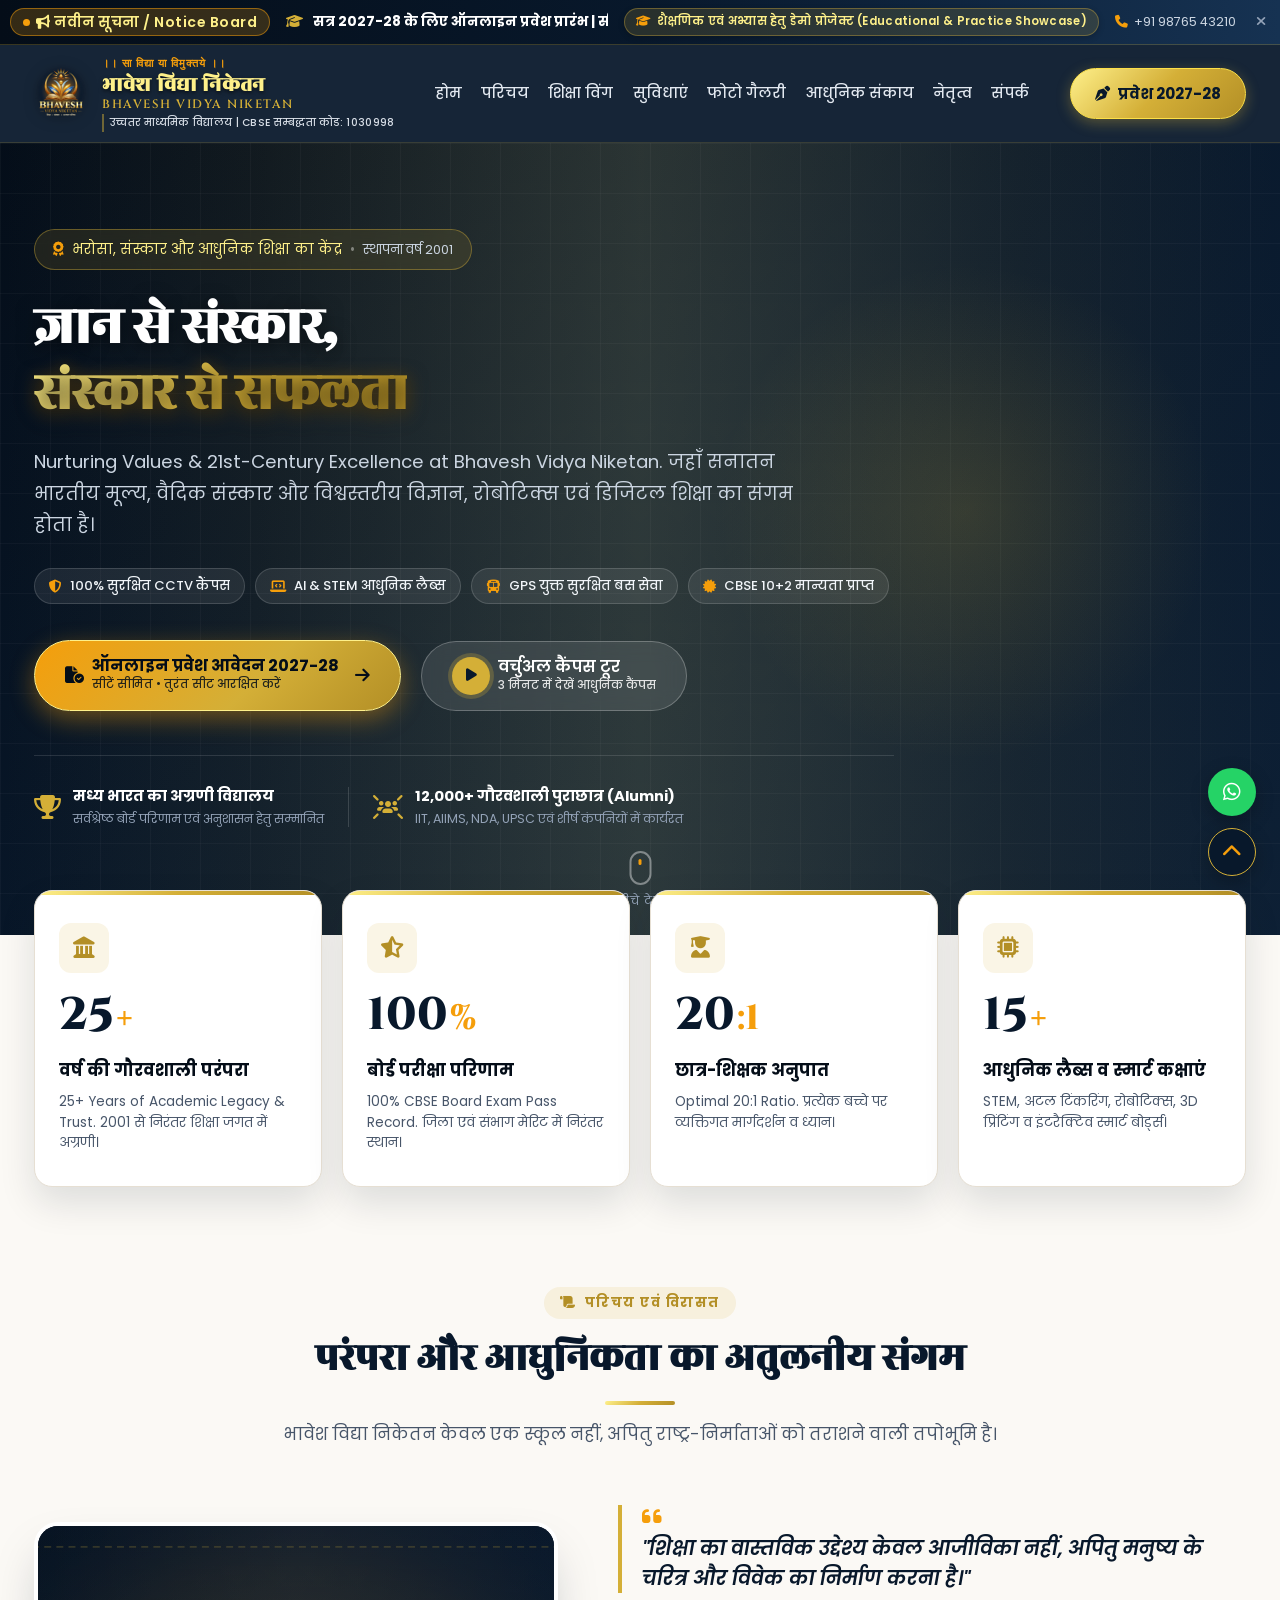
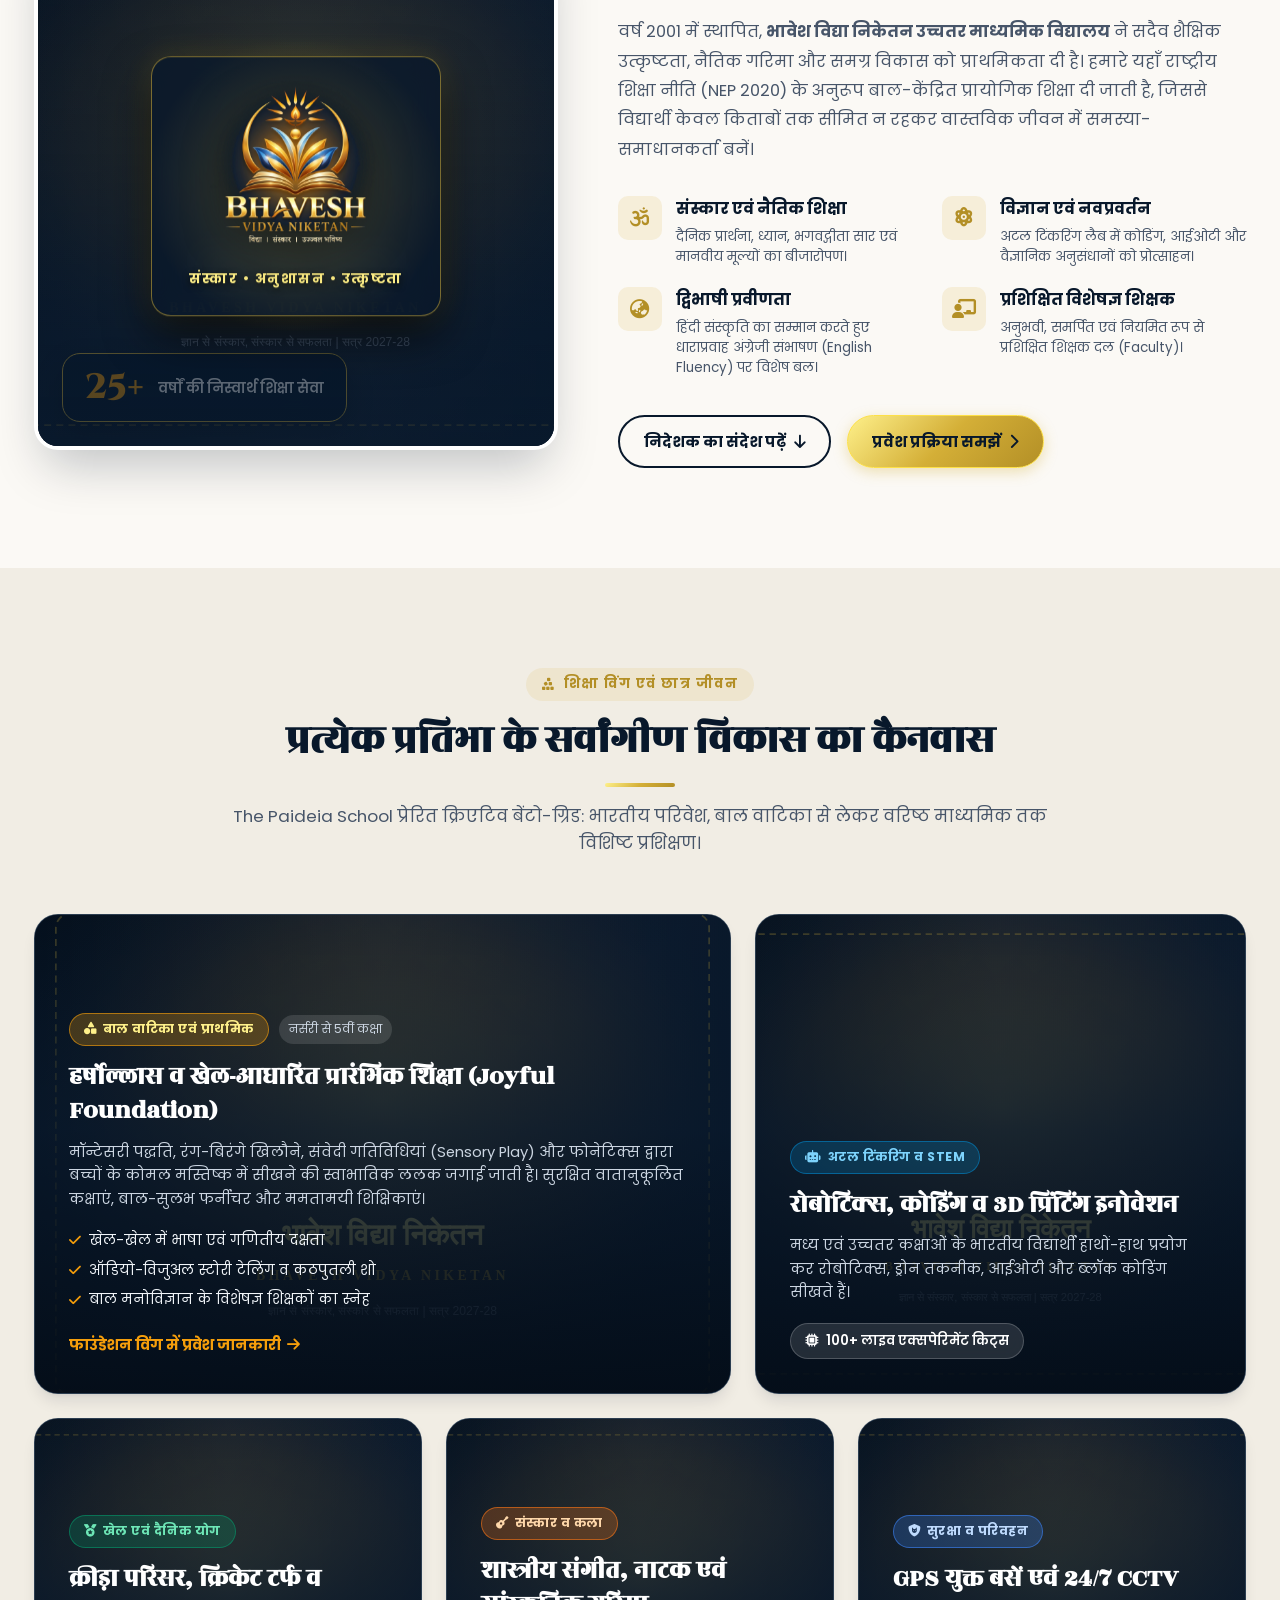
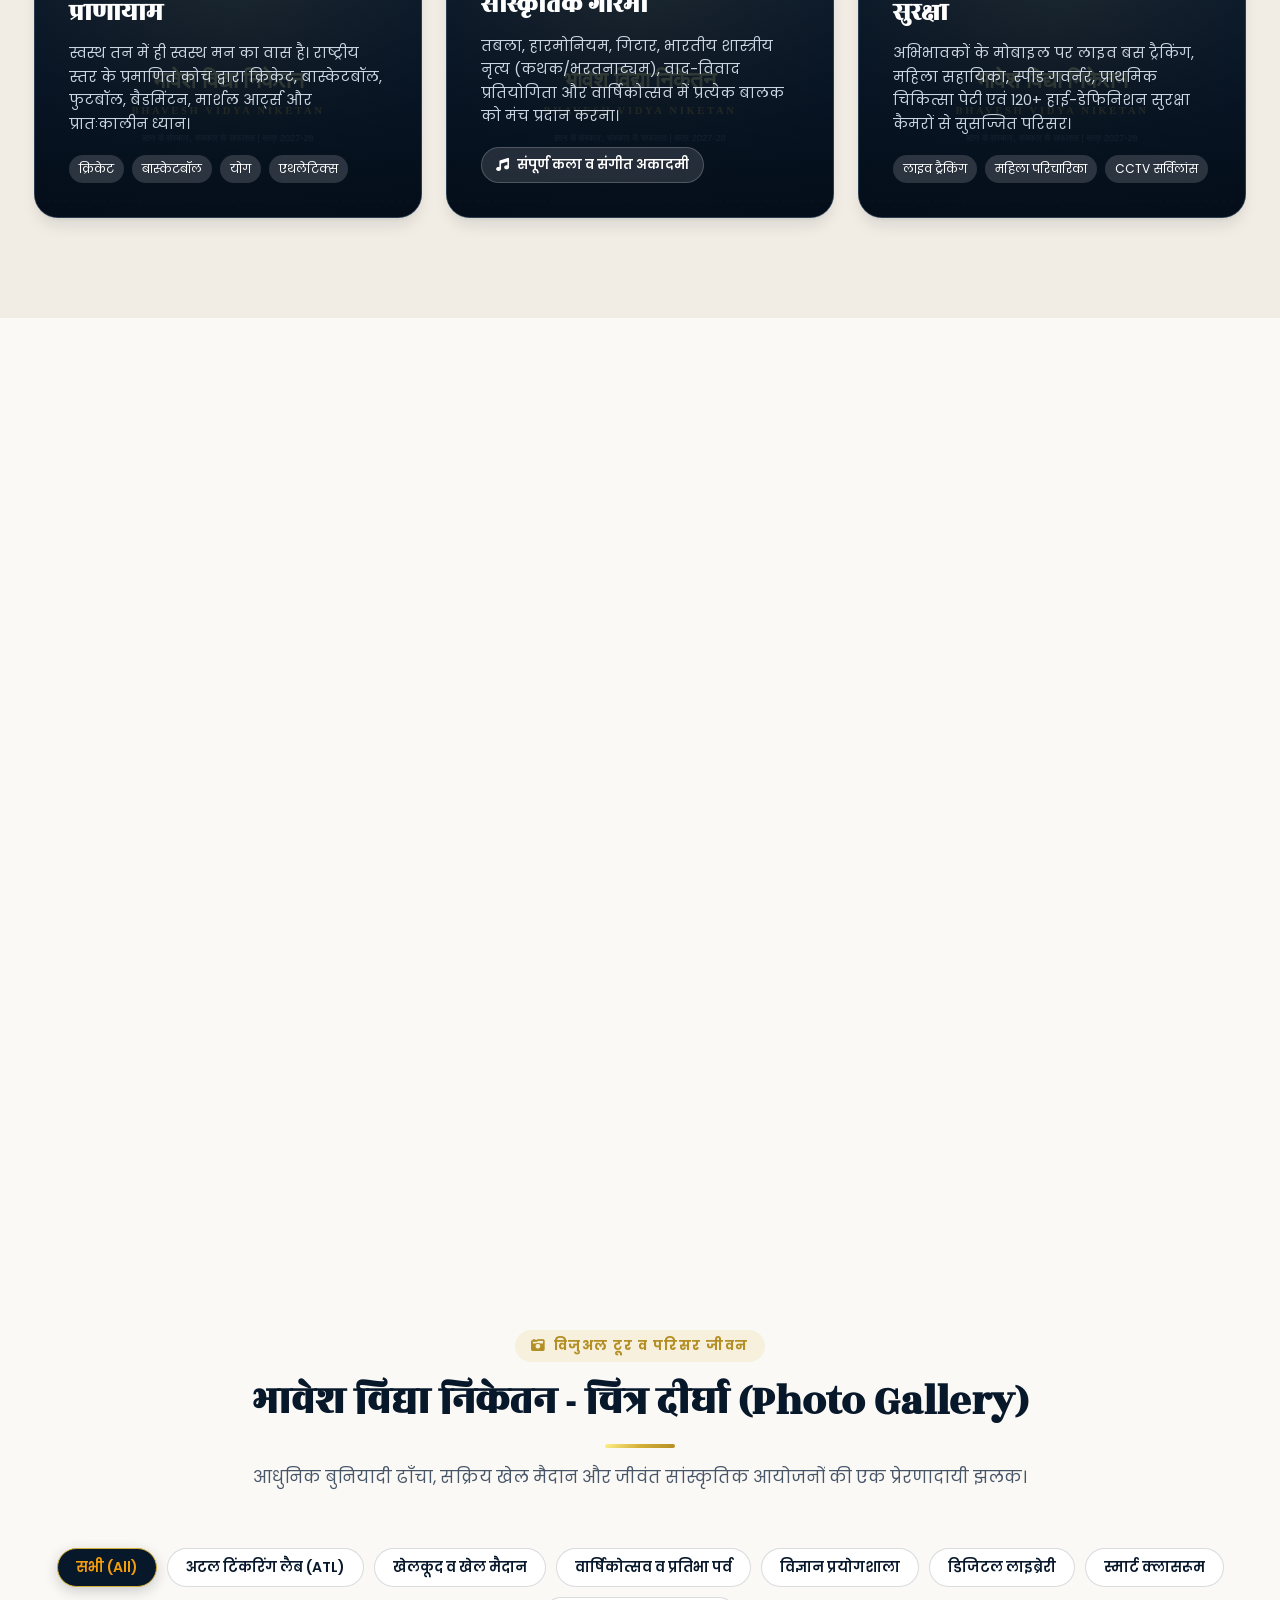
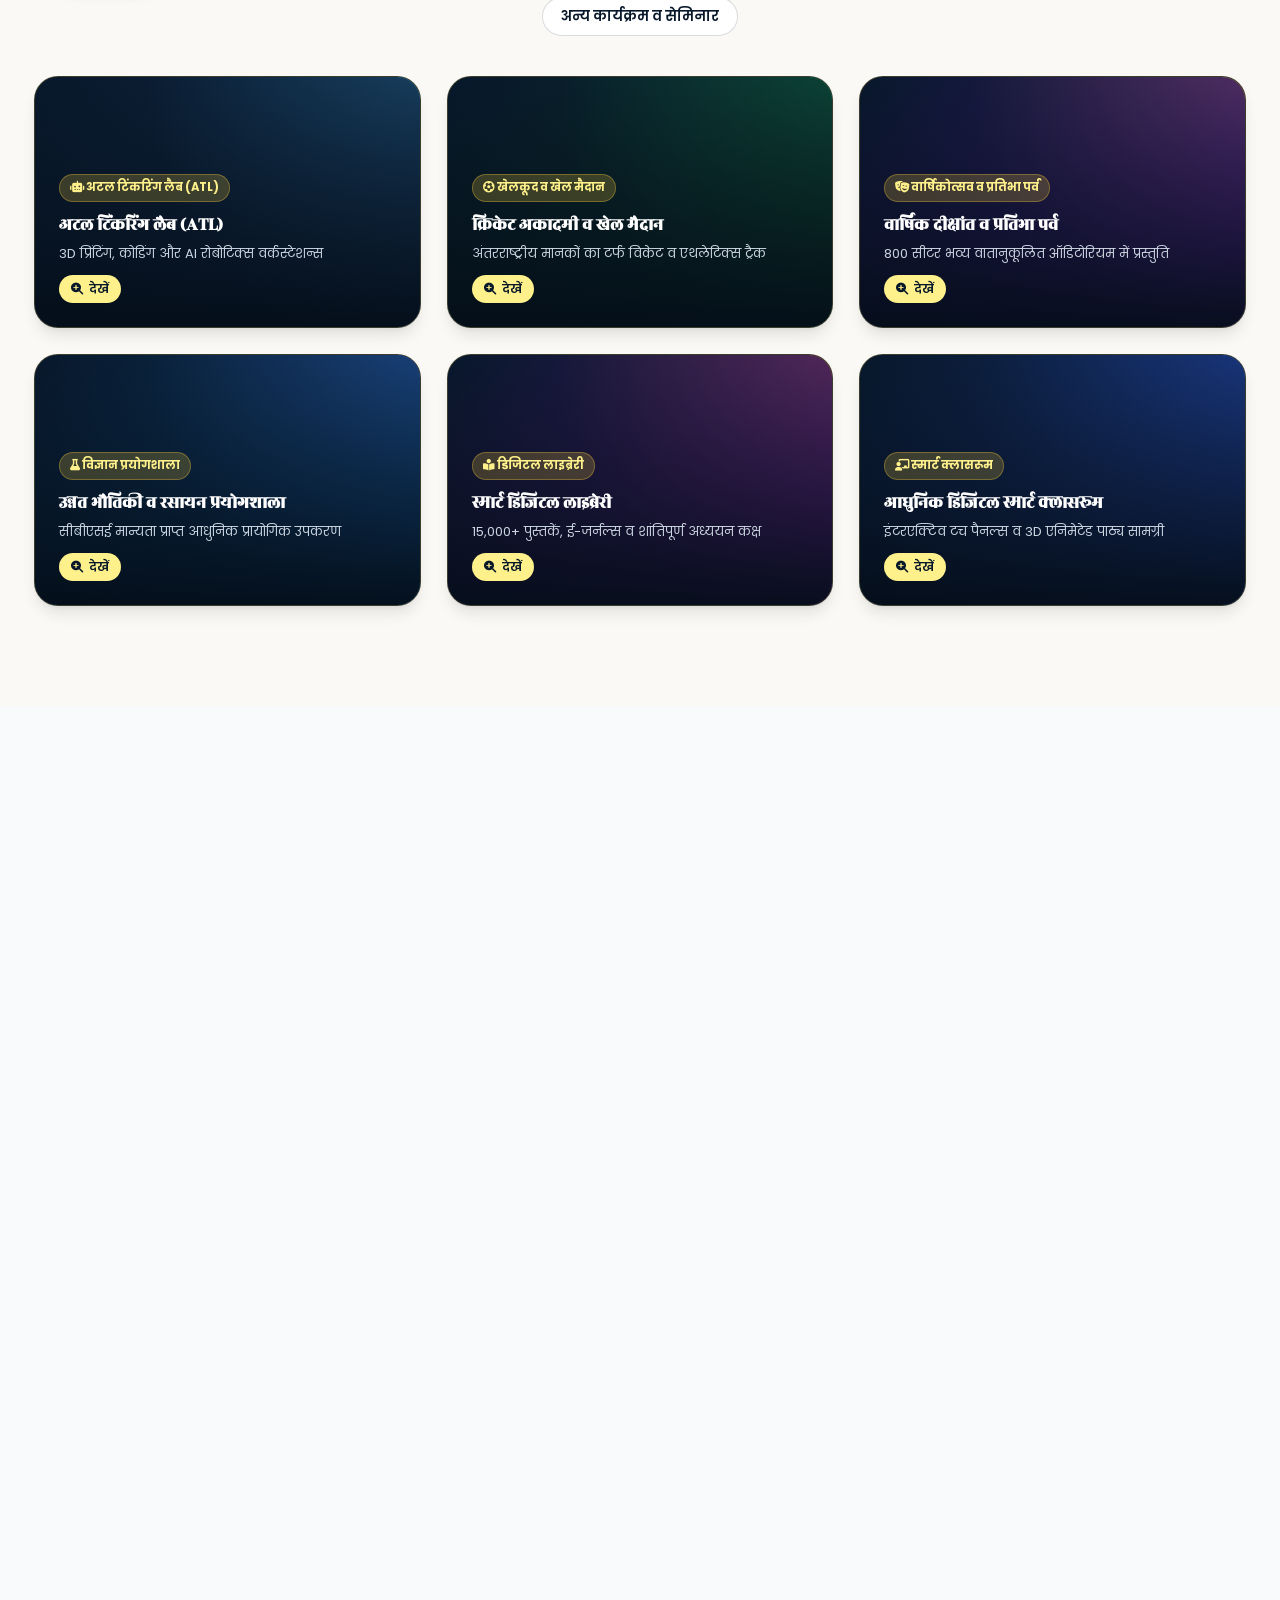
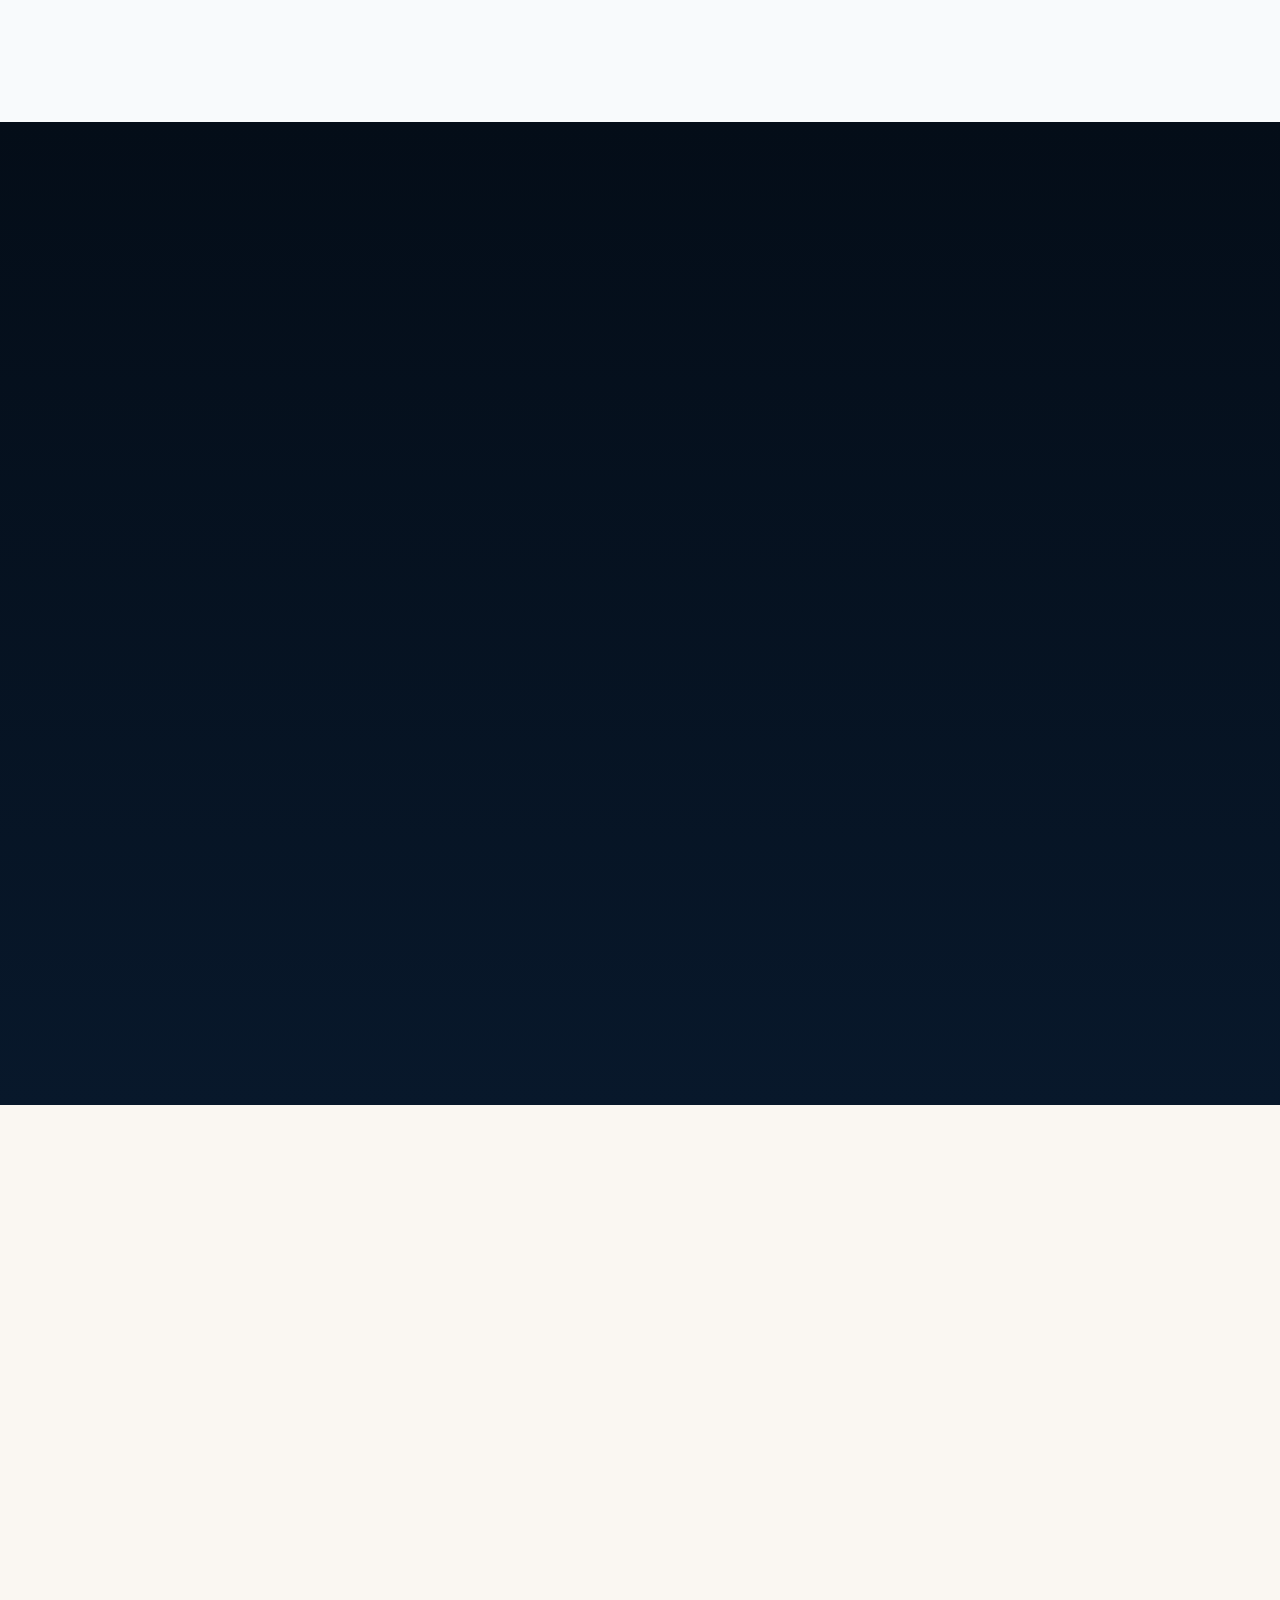
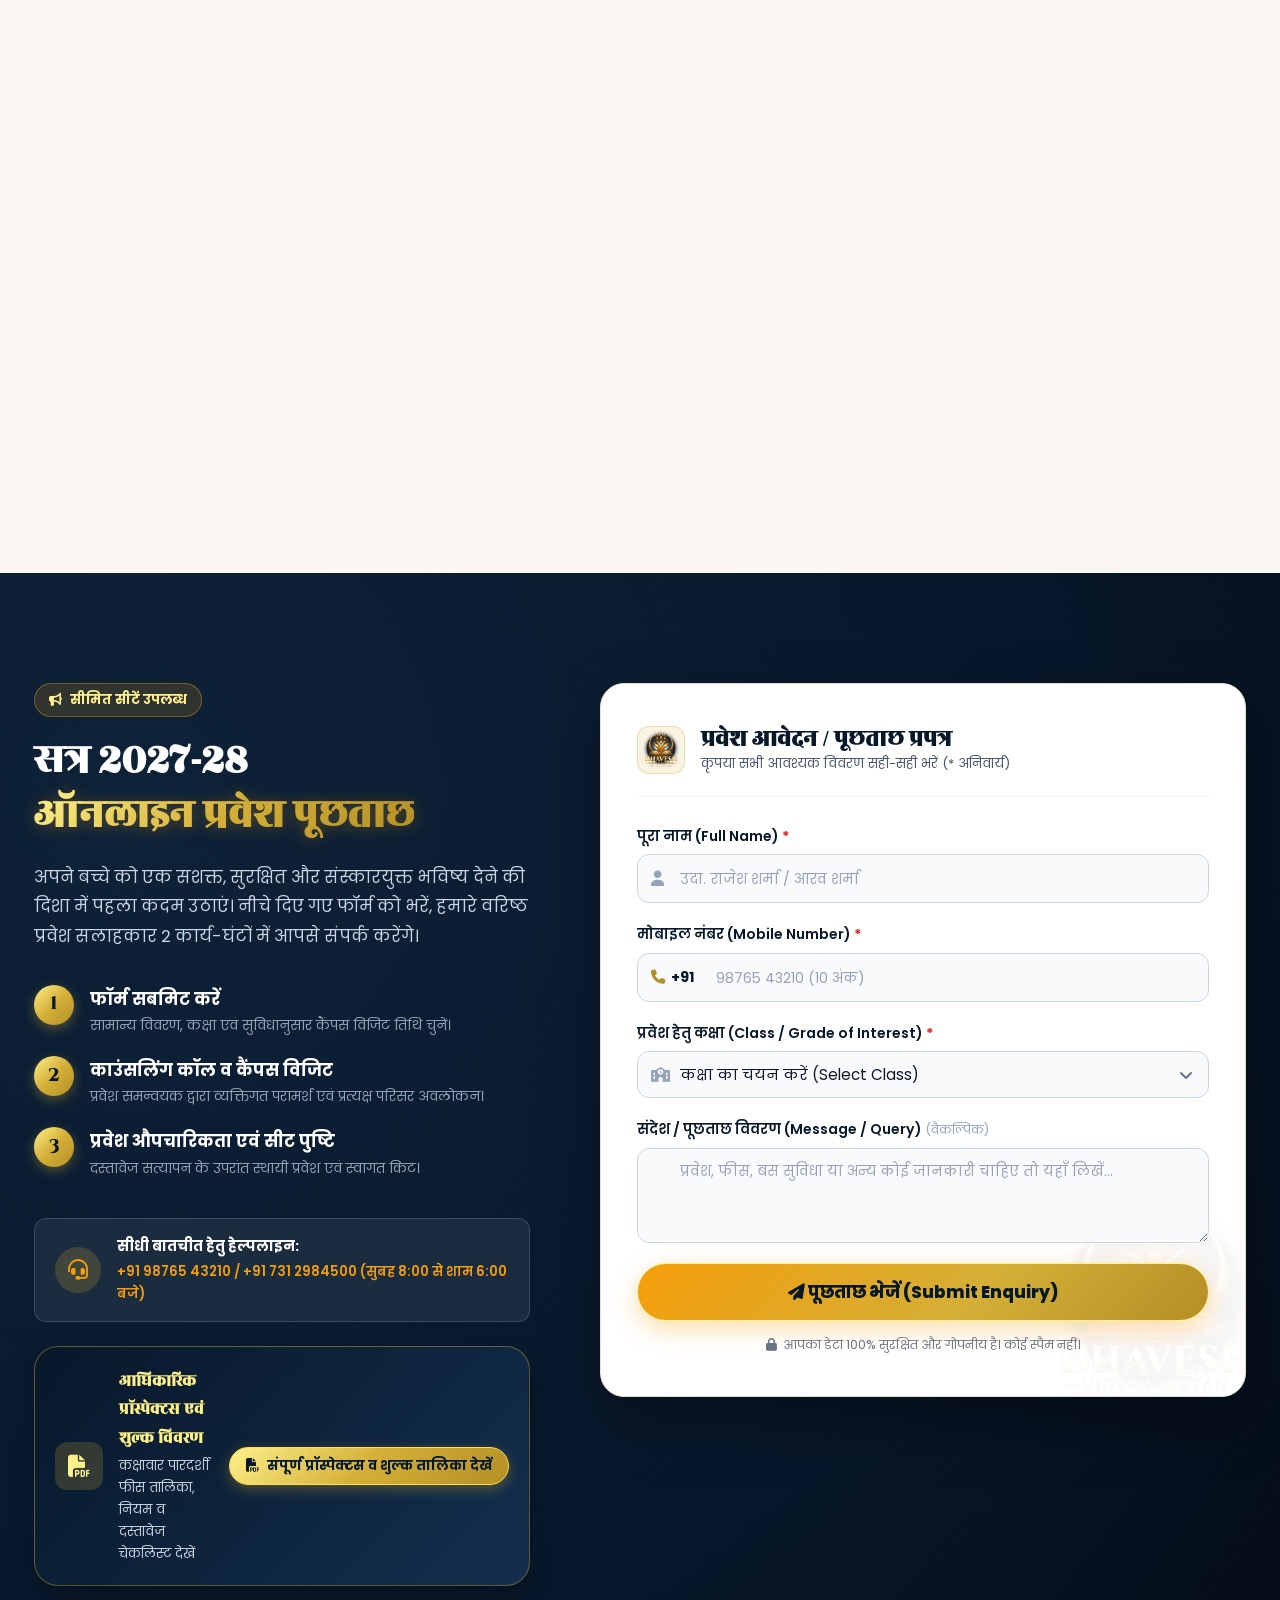
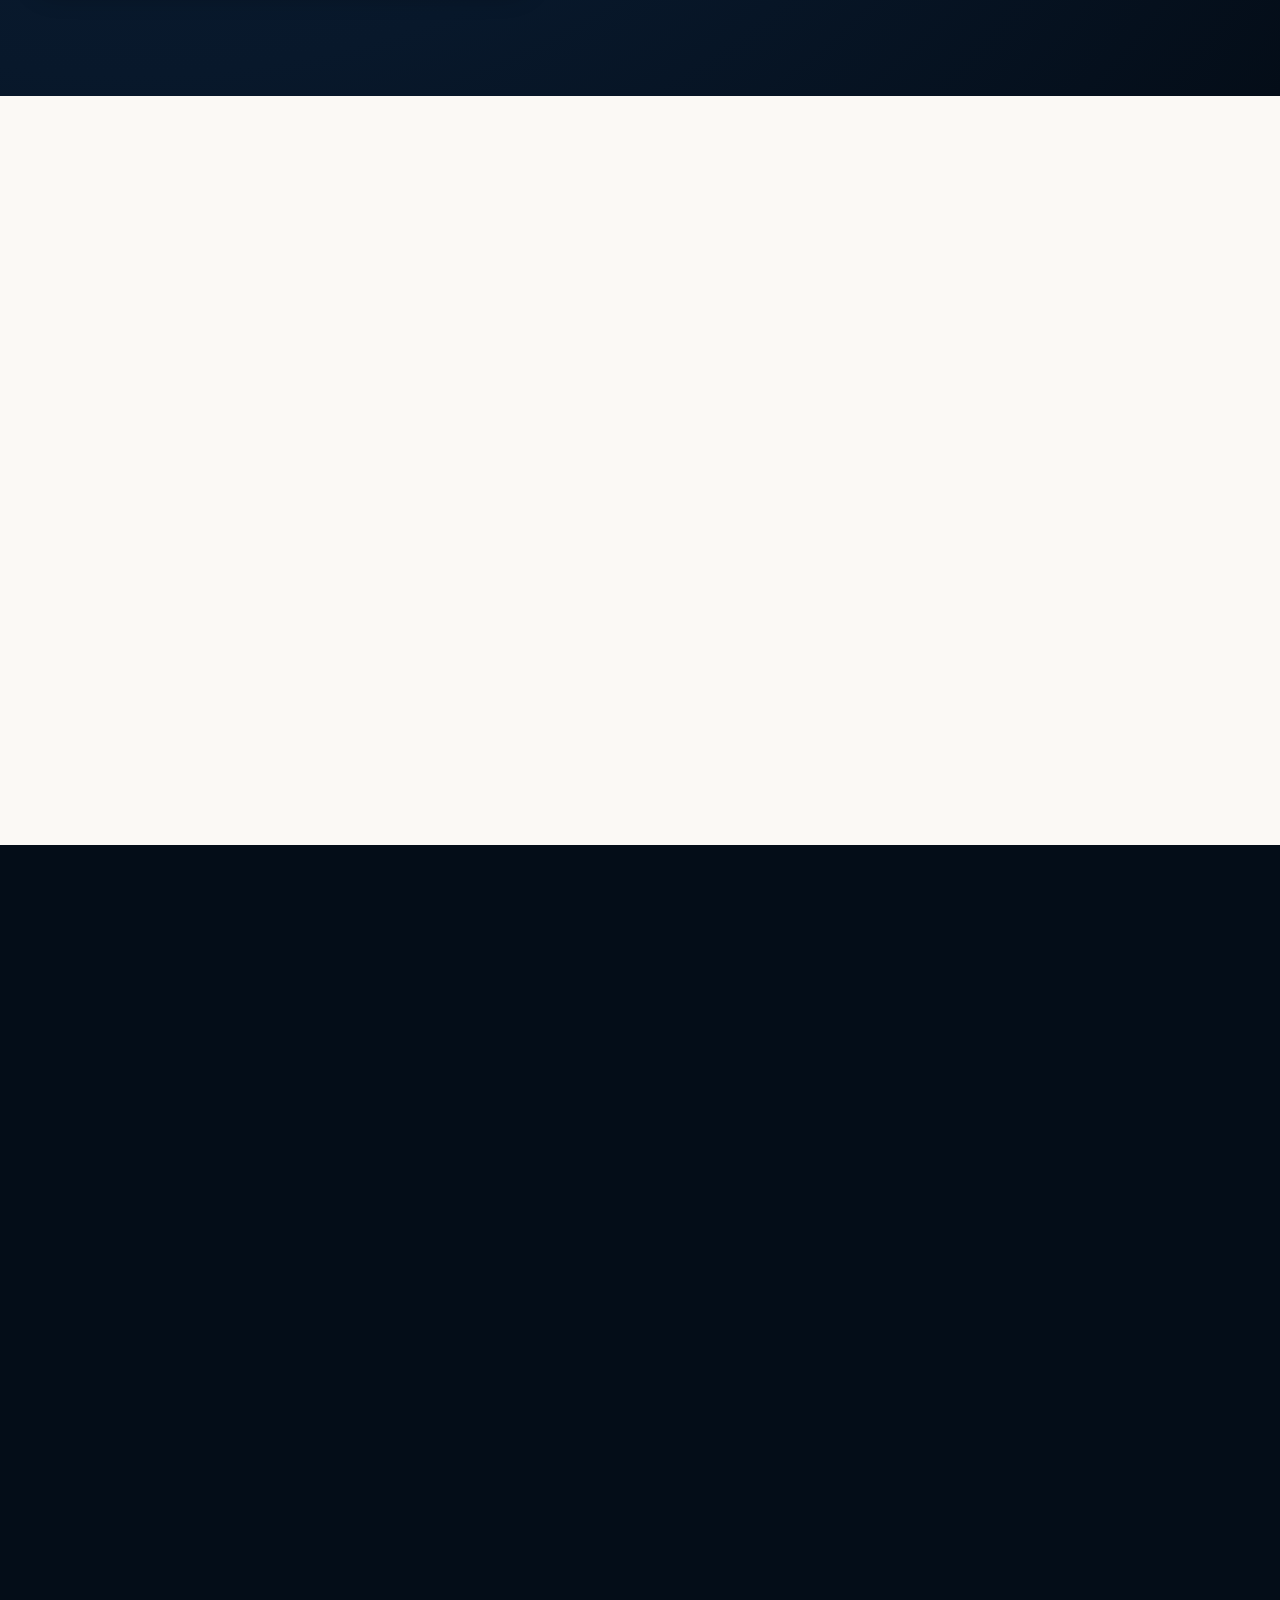
==== commit fa0be377: "Add files via upload" ====
--- a/school website/index.html
+++ b/school website/index.html
@@ -2364,60 +2364,60 @@
   </div>
 
 
-  <!-- Mobile Navigation Drawer -->
-    <div class="mobile-drawer" id="mobileDrawer" role="dialog" aria-modal="true" aria-label="मोबाइल मेनू">
-      <div class="mobile-drawer-header">
-        <div class="mobile-drawer-brand">
-          <div class="mobile-drawer-logo-wrap">
-            <img src="assets/images/logo.png" alt="भावेश विद्या निकेतन Logo" class="mobile-drawer-logo-img" width="46" height="46" loading="lazy" decoding="async" />
-          </div>
-          <div class="mobile-drawer-text">
-            <span class="school-name-hi">भावेश विद्या निकेतन</span>
-            <span class="school-name-en">BHAVESH VIDYA NIKETAN</span>
-            <span class="practice-badge mobile-practice-badge">
-              <i class="fa-solid fa-graduation-cap"></i> शैक्षणिक एवं अभ्यास हेतु डेमो प्रोजेक्ट
-            </span>
-          </div>
-        </div>
-        <button class="mobile-drawer-close" id="mobileDrawerClose" aria-label="मेनू बंद करें">
-          <i class="fa-solid fa-xmark"></i>
-        </button>
-      </div>
-      <ul class="mobile-nav-links">
-        <li><a href="#hero" class="mobile-nav-item">होम (Home)</a></li>
-        <li><a href="#about" class="mobile-nav-item">परिचय (About Us)</a></li>
-        <li><a href="#wings" class="mobile-nav-item">शिक्षा विंग (Academic Wings)</a></li>
-        <li><a href="#facilities" class="mobile-nav-item">कैंपस सुविधाएं (Facilities)</a></li>
-        <li><a href="#gallery" class="mobile-nav-item">कैंपस फोटो गैलरी (Photo Gallery)</a></li>
-        <li><a href="#streams" class="mobile-nav-item">आधुनिक संकाय (11th & 12th Streams)</a></li>
-        <li><a href="#leadership" class="mobile-nav-item">नेतृत्व व विजन (Leadership)</a></li>
-        <li><a href="#results" class="mobile-nav-item">मेरिट परिणाम (Results)</a></li>
-        <li><a href="#testimonials" class="mobile-nav-item">अभिभावक समीक्षाएं (Testimonials)</a></li>
-        <li><a href="#admission-section" class="mobile-nav-item">ऑनलाइन प्रवेश (Admissions)</a></li>
-        <li><a href="#contact" class="mobile-nav-item">संपर्क (Contact Us)</a></li>
-      </ul>
-      <div class="mobile-drawer-footer">
-        <button type="button" class="btn btn-outline-gold btn-block mb-2" id="openProspectusMobileBtn" aria-label="स्कूल प्रॉस्पेक्टस व फीस विवरण देखें">
-          <i class="fa-solid fa-file-pdf"></i> प्रॉस्पेक्टस व शुल्क विवरण (PDF)
-        </button>
-        <button type="button" class="btn btn-outline-gold btn-block mb-2" id="openErpModalMobileBtn" aria-label="स्कूल ERP पोर्टल लॉगिन खोलें">
-          <i class="fa-solid fa-user-lock"></i> स्कूल ERP पोर्टल लॉगिन
-        </button>
-        <button type="button" class="btn btn-outline-gold btn-block mb-2" id="pwaInstallBtn" style="display: none;" aria-label="BVN ऐप फोन में इंस्टॉल करें">
-          <i class="fa-solid fa-mobile-screen-button"></i> BVN ऐप इंस्टॉल करें (Install App)
-        </button>
-        <a href="#admission-section" class="btn btn-gold btn-block" aria-label="ऑनलाइन प्रवेश फॉर्म भरें">
-          <i class="fa-solid fa-file-signature"></i> ऑनलाइन प्रवेश 2027-28
-        </a>
-        <div class="drawer-contact-info">
-          <p><i class="fa-solid fa-phone"></i> +91 98765 43210</p>
-          <p><i class="fa-solid fa-envelope"></i> admissions@bhaveshvidya.edu.in</p>
-        </div>
-      </div>
-    
-
   <!-- Fullscreen Dimming Backdrop for Mobile Drawer Navigation (Tapping outside closes drawer) -->
   <div class="drawer-backdrop" id="drawerBackdrop" aria-hidden="true"></div>
+
+  <!-- Mobile Navigation Drawer -->
+  <div class="mobile-drawer" id="mobileDrawer" role="dialog" aria-modal="true" aria-label="मोबाइल मेनू">
+    <div class="mobile-drawer-header">
+      <div class="mobile-drawer-brand">
+        <div class="mobile-drawer-logo-wrap">
+          <img src="assets/images/logo.png" alt="भावेश विद्या निकेतन Logo" class="mobile-drawer-logo-img" width="46" height="46" loading="lazy" decoding="async" />
+        </div>
+        <div class="mobile-drawer-text">
+          <span class="school-name-hi">भावेश विद्या निकेतन</span>
+          <span class="school-name-en">BHAVESH VIDYA NIKETAN</span>
+          <span class="practice-badge mobile-practice-badge">
+            <i class="fa-solid fa-graduation-cap"></i> शैक्षणिक एवं अभ्यास हेतु डेमो प्रोजेक्ट
+          </span>
+        </div>
+      </div>
+      <button class="mobile-drawer-close" id="mobileDrawerClose" aria-label="मेनू बंद करें">
+        <i class="fa-solid fa-xmark"></i>
+      </button>
+    </div>
+    <ul class="mobile-nav-links">
+      <li><a href="#hero" class="mobile-nav-item">होम (Home)</a></li>
+      <li><a href="#about" class="mobile-nav-item">परिचय (About Us)</a></li>
+      <li><a href="#wings" class="mobile-nav-item">शिक्षा विंग (Academic Wings)</a></li>
+      <li><a href="#facilities" class="mobile-nav-item">कैंपस सुविधाएं (Facilities)</a></li>
+      <li><a href="#gallery" class="mobile-nav-item">कैंपस फोटो गैलरी (Photo Gallery)</a></li>
+      <li><a href="#streams" class="mobile-nav-item">आधुनिक संकाय (11th & 12th Streams)</a></li>
+      <li><a href="#leadership" class="mobile-nav-item">नेतृत्व व विजन (Leadership)</a></li>
+      <li><a href="#results" class="mobile-nav-item">मेरिट परिणाम (Results)</a></li>
+      <li><a href="#testimonials" class="mobile-nav-item">अभिभावक समीक्षाएं (Testimonials)</a></li>
+      <li><a href="#admission-section" class="mobile-nav-item">ऑनलाइन प्रवेश (Admissions)</a></li>
+      <li><a href="#contact" class="mobile-nav-item">संपर्क (Contact Us)</a></li>
+    </ul>
+    <div class="mobile-drawer-footer">
+      <button type="button" class="btn btn-outline-gold btn-block mb-2" id="openProspectusMobileBtn" aria-label="स्कूल प्रॉस्पेक्टस व फीस विवरण देखें">
+        <i class="fa-solid fa-file-pdf"></i> प्रॉस्पेक्टस व शुल्क विवरण (PDF)
+      </button>
+      <button type="button" class="btn btn-outline-gold btn-block mb-2" id="openErpModalMobileBtn" aria-label="स्कूल ERP पोर्टल लॉगिन खोलें">
+        <i class="fa-solid fa-user-lock"></i> स्कूल ERP पोर्टल लॉगिन
+      </button>
+      <button type="button" class="btn btn-outline-gold btn-block mb-2" id="pwaInstallBtn" style="display: none;" aria-label="BVN ऐप फोन में इंस्टॉल करें">
+        <i class="fa-solid fa-mobile-screen-button"></i> BVN ऐप इंस्टॉल करें (Install App)
+      </button>
+      <a href="#admission-section" class="btn btn-gold btn-block" aria-label="ऑनलाइन प्रवेश फॉर्म भरें">
+        <i class="fa-solid fa-file-signature"></i> ऑनलाइन प्रवेश 2027-28
+      </a>
+      <div class="drawer-contact-info">
+        <p><i class="fa-solid fa-phone"></i> +91 98765 43210</p>
+        <p><i class="fa-solid fa-envelope"></i> admissions@bhaveshvidya.edu.in</p>
+      </div>
+    </div>
+  </div>
 
   <!-- Mobile App-Like Bottom Quick Action Bar (Exclusively Mobile <= 768px, Hidden on Desktop) -->
   <nav class="mobile-bottom-bar" id="mobileBottomBar" aria-label="त्वरित मोबाइल संपर्क व प्रवेश">
--- a/school website/style.css
+++ b/school website/style.css
@@ -3902,23 +3902,30 @@
 
 .mobile-nav-links {
   list-style: none;
-  padding: 20px;
+  padding: 16px 20px;
   overflow-y: auto;
+  -webkit-overflow-scrolling: touch;
+  overscroll-behavior: contain;
   flex-grow: 1;
 }
 
 .mobile-nav-item {
   display: block;
-  padding: 12px 0;
-  font-size: 1rem;
+  padding: 13px 0;
+  font-size: 1.02rem;
   color: #e2e8f0;
-  border-bottom: 1px solid rgba(255, 255, 255, 0.06);
+  border-bottom: 1px solid rgba(255, 255, 255, 0.07);
   font-weight: 500;
-}
-
-.mobile-nav-item:hover {
+  cursor: pointer;
+  touch-action: manipulation;
+  -webkit-tap-highlight-color: rgba(212, 175, 55, 0.25);
+  transition: color var(--transition-fast), padding-left var(--transition-fast);
+}
+
+.mobile-nav-item:hover,
+.mobile-nav-item:active {
   color: var(--color-gold-bright);
-  padding-left: 6px;
+  padding-left: 8px;
 }
 
 .mobile-drawer-footer {
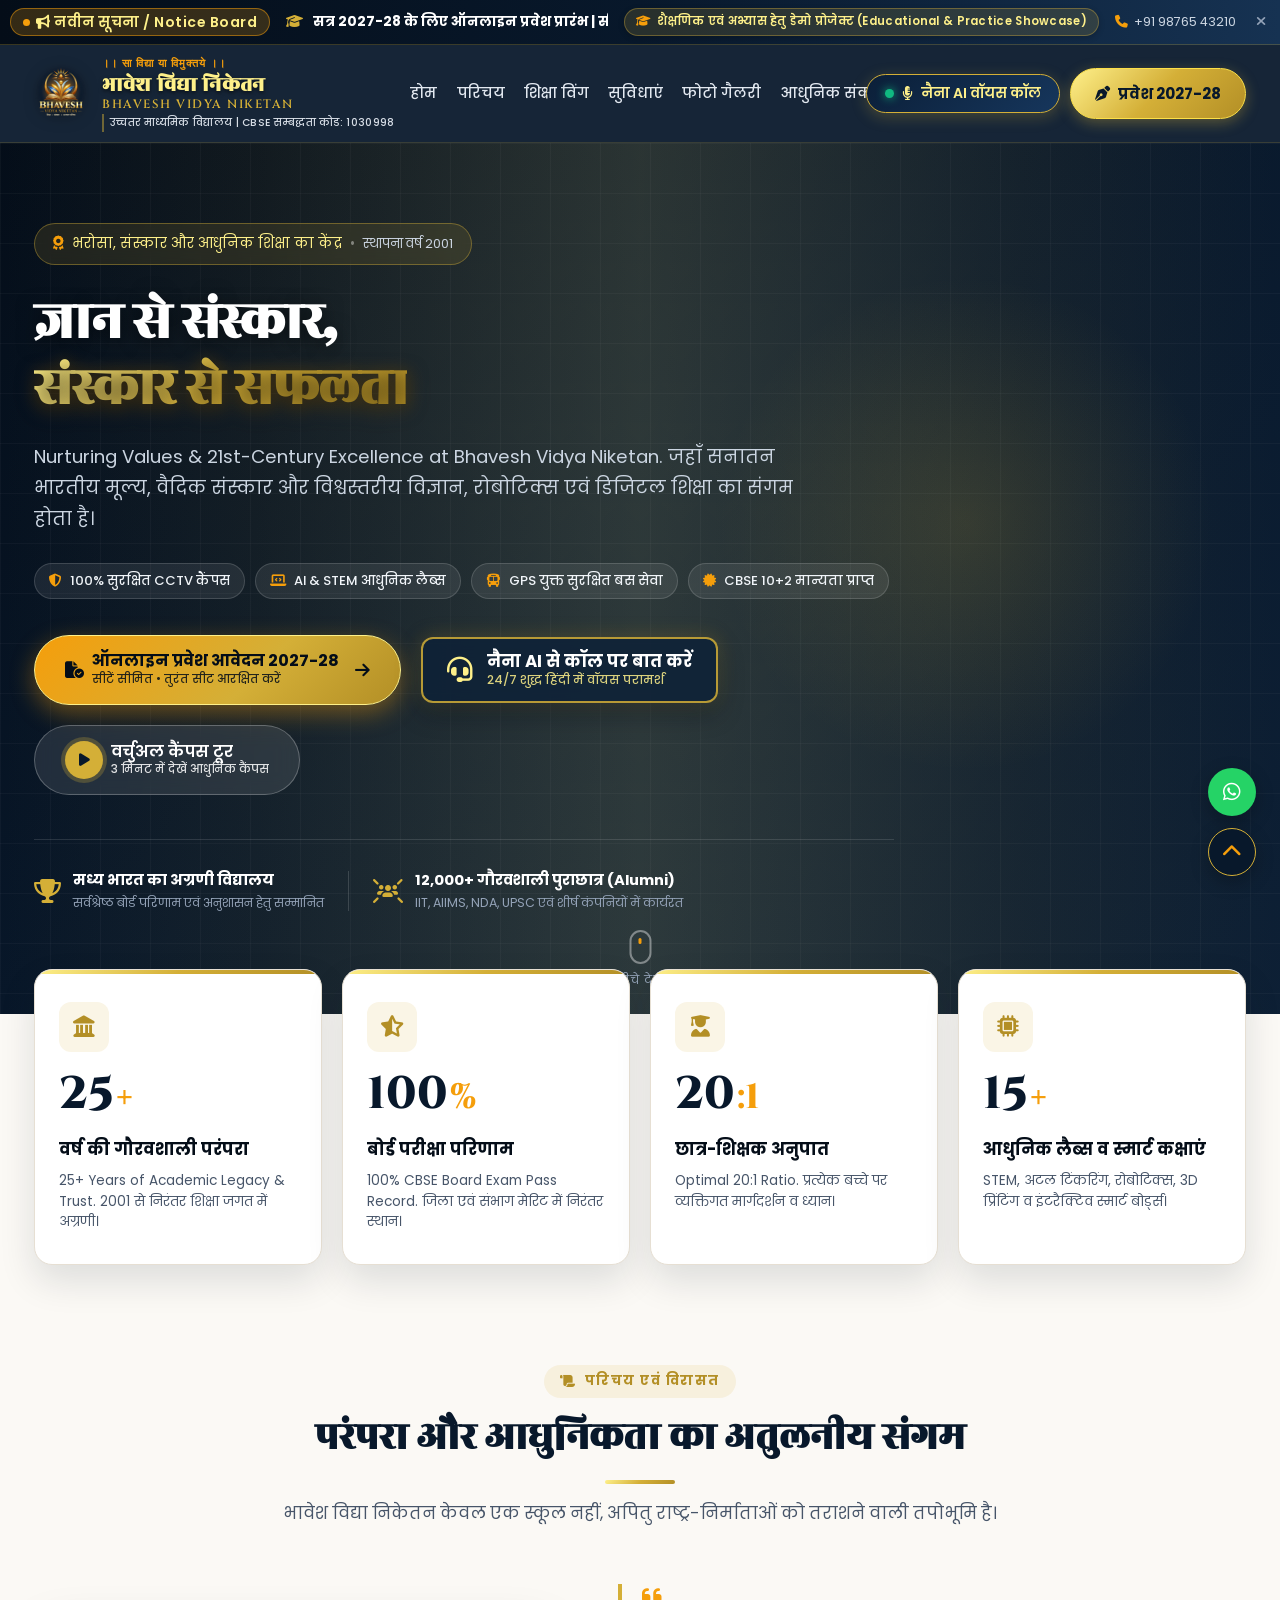
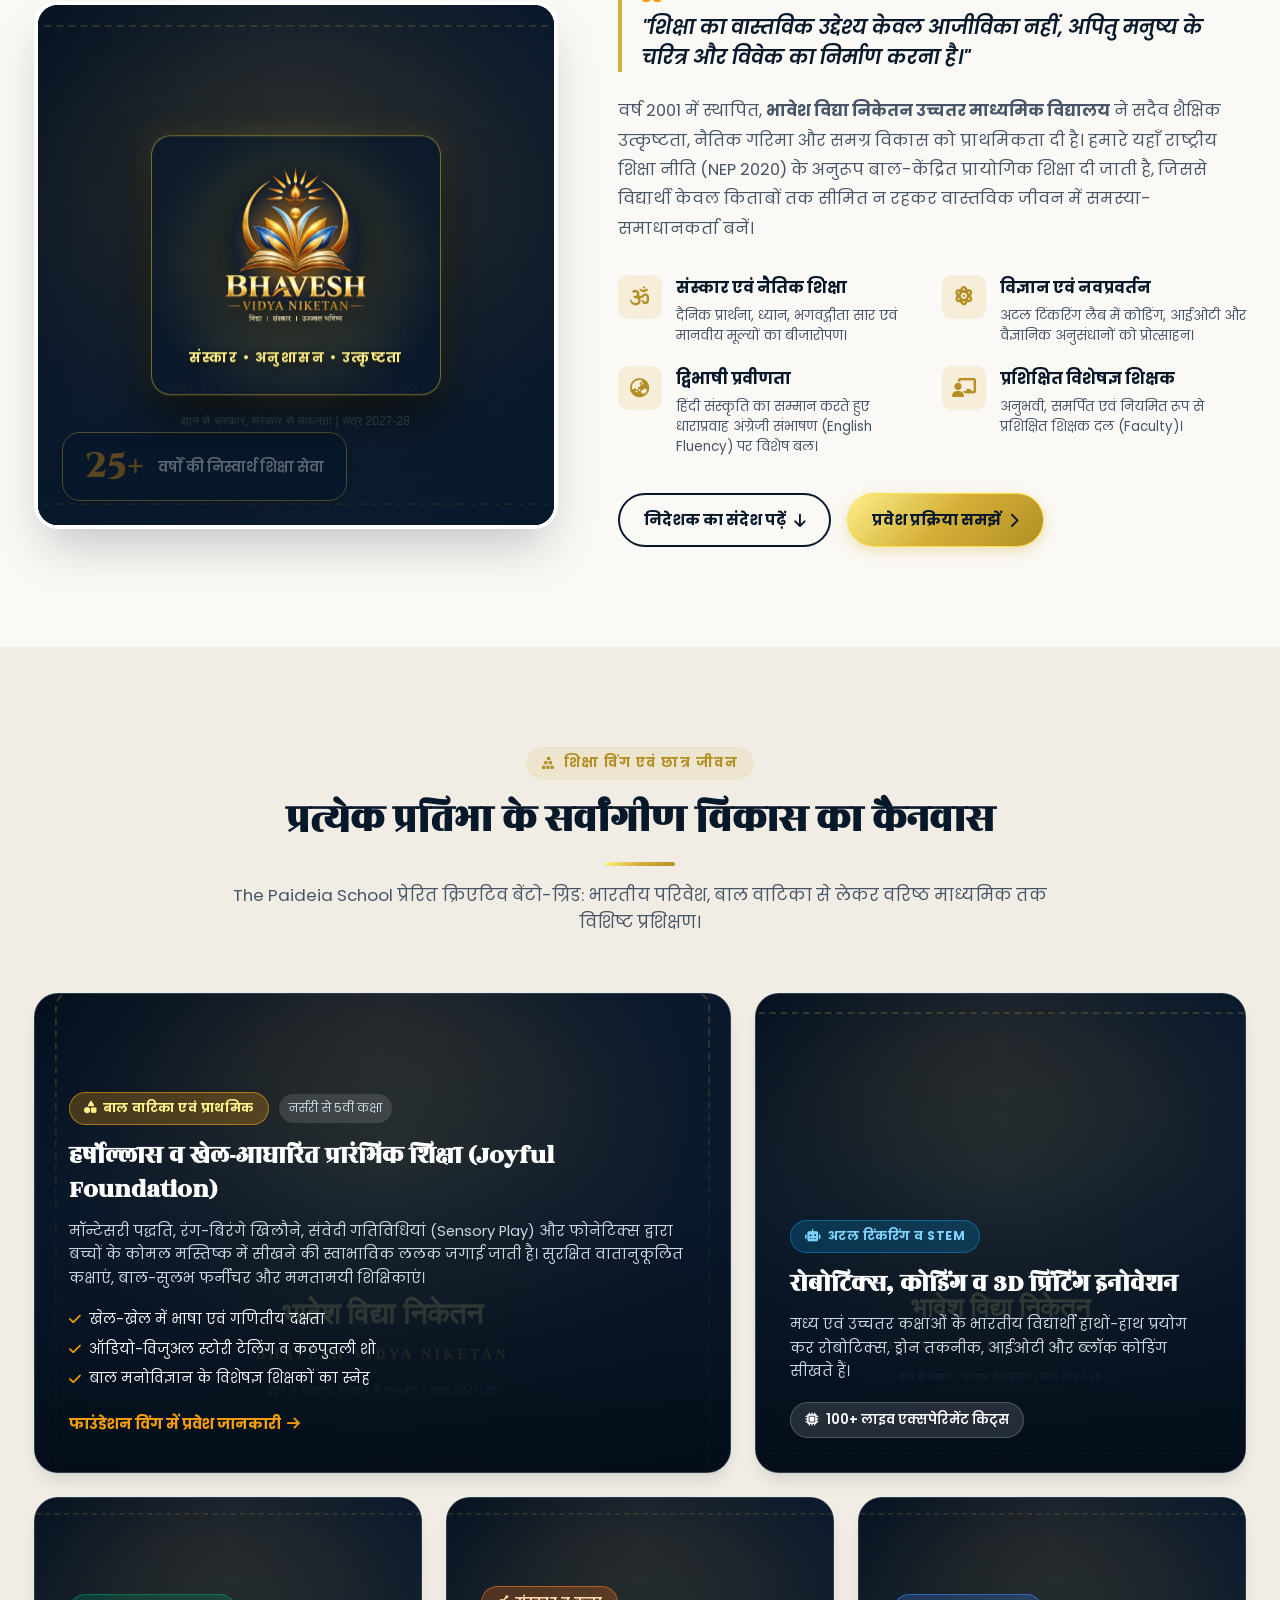
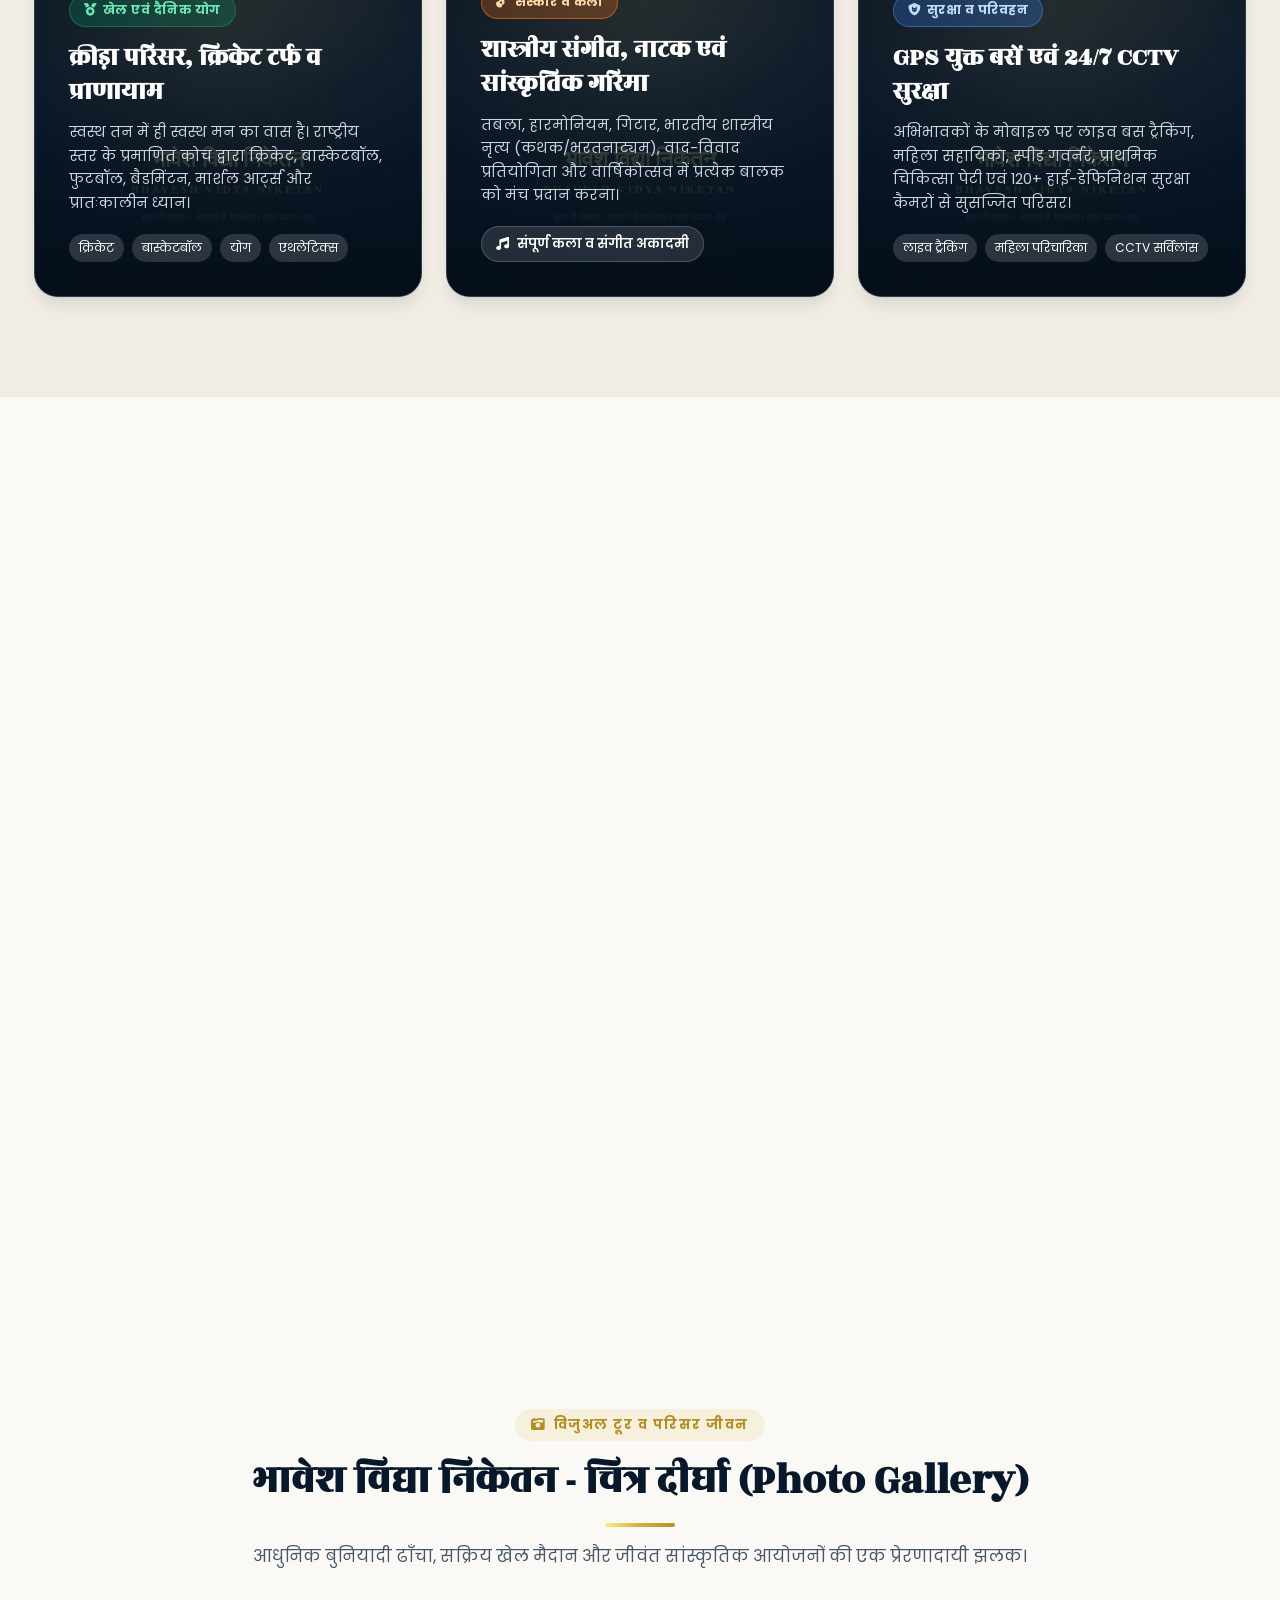
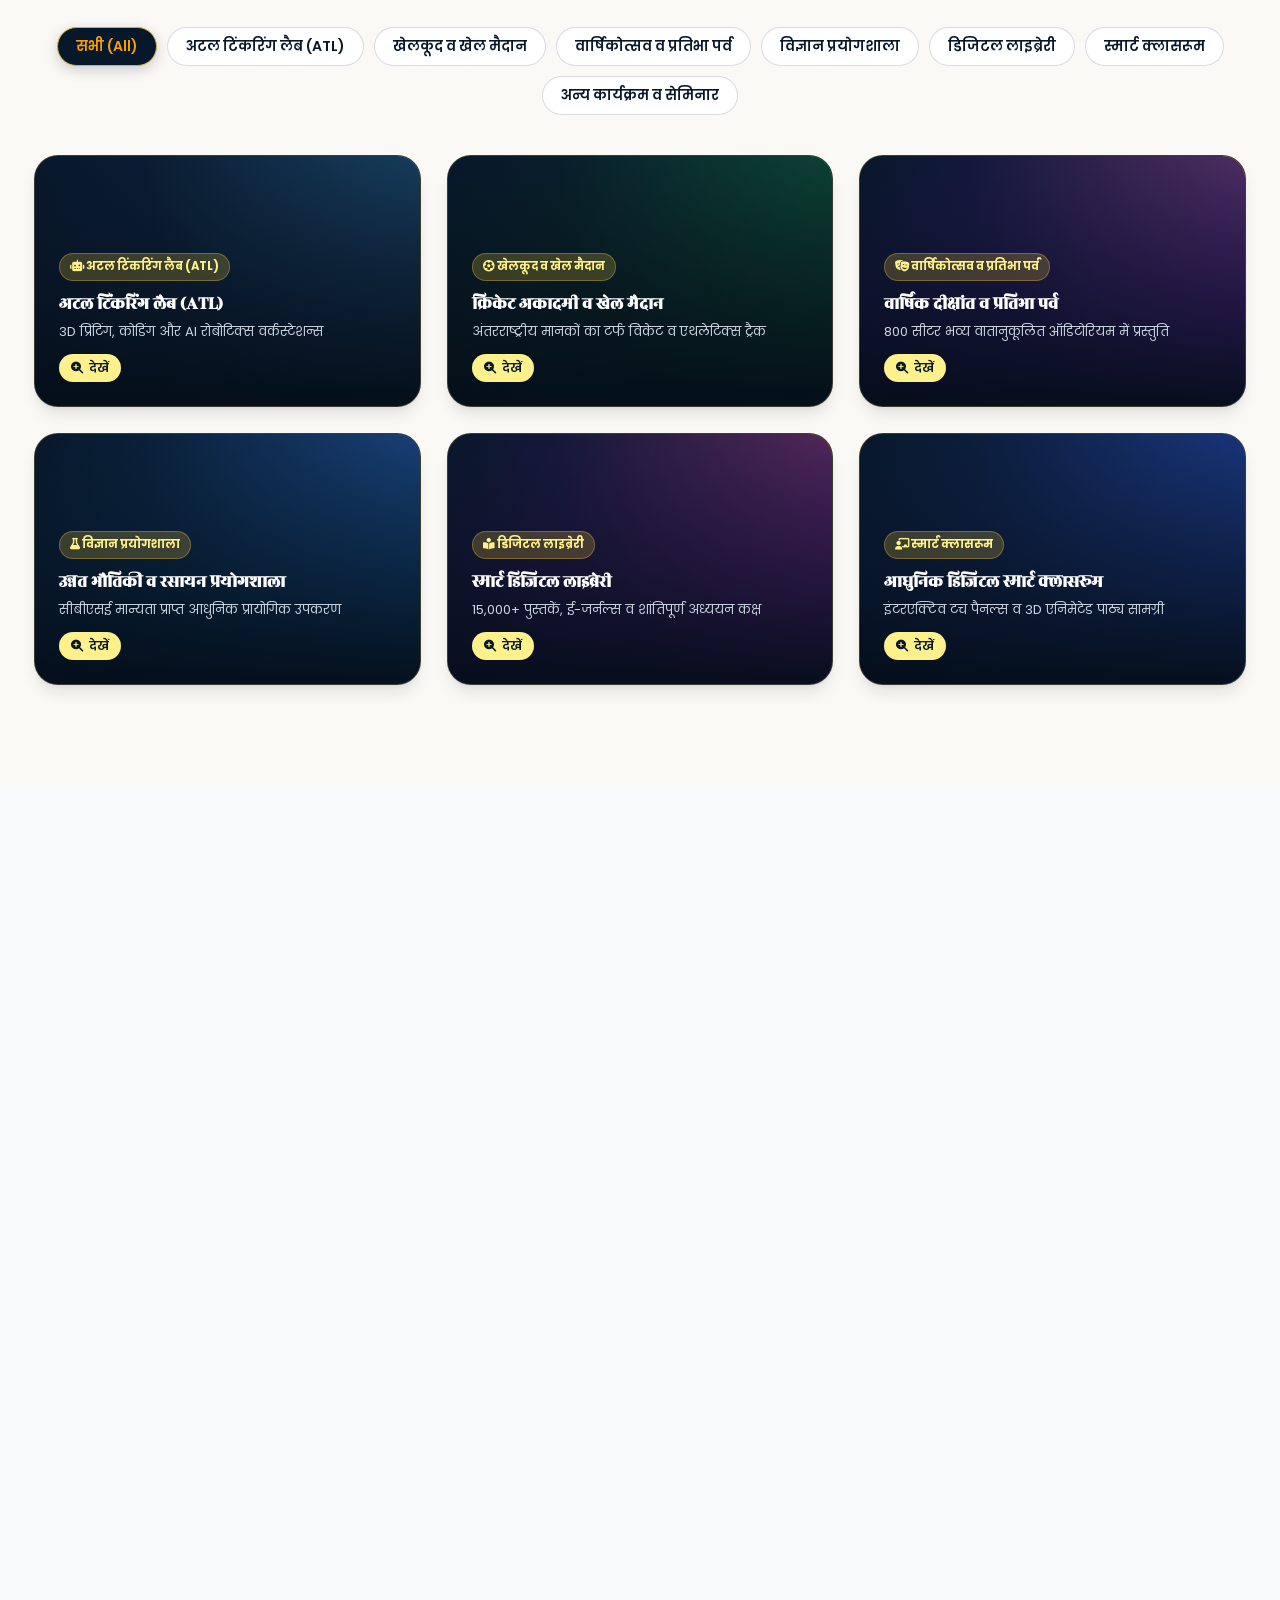
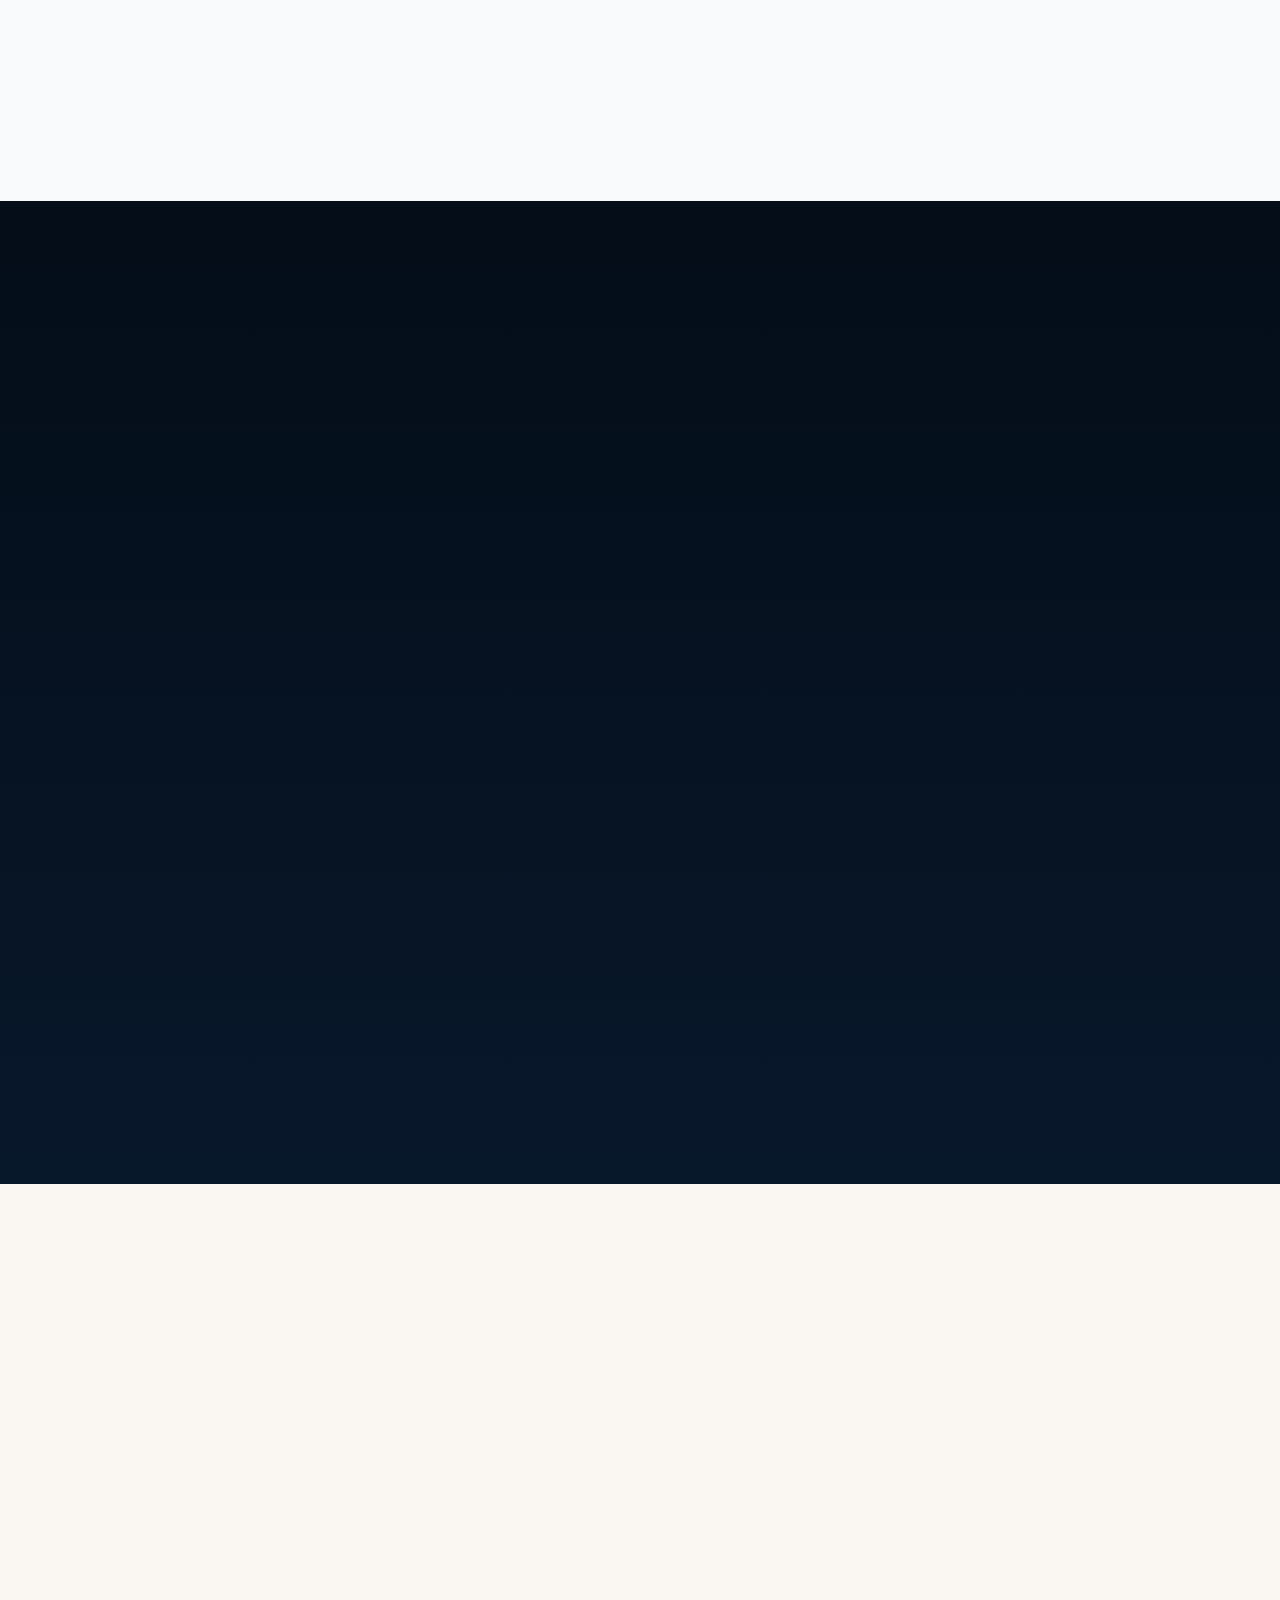
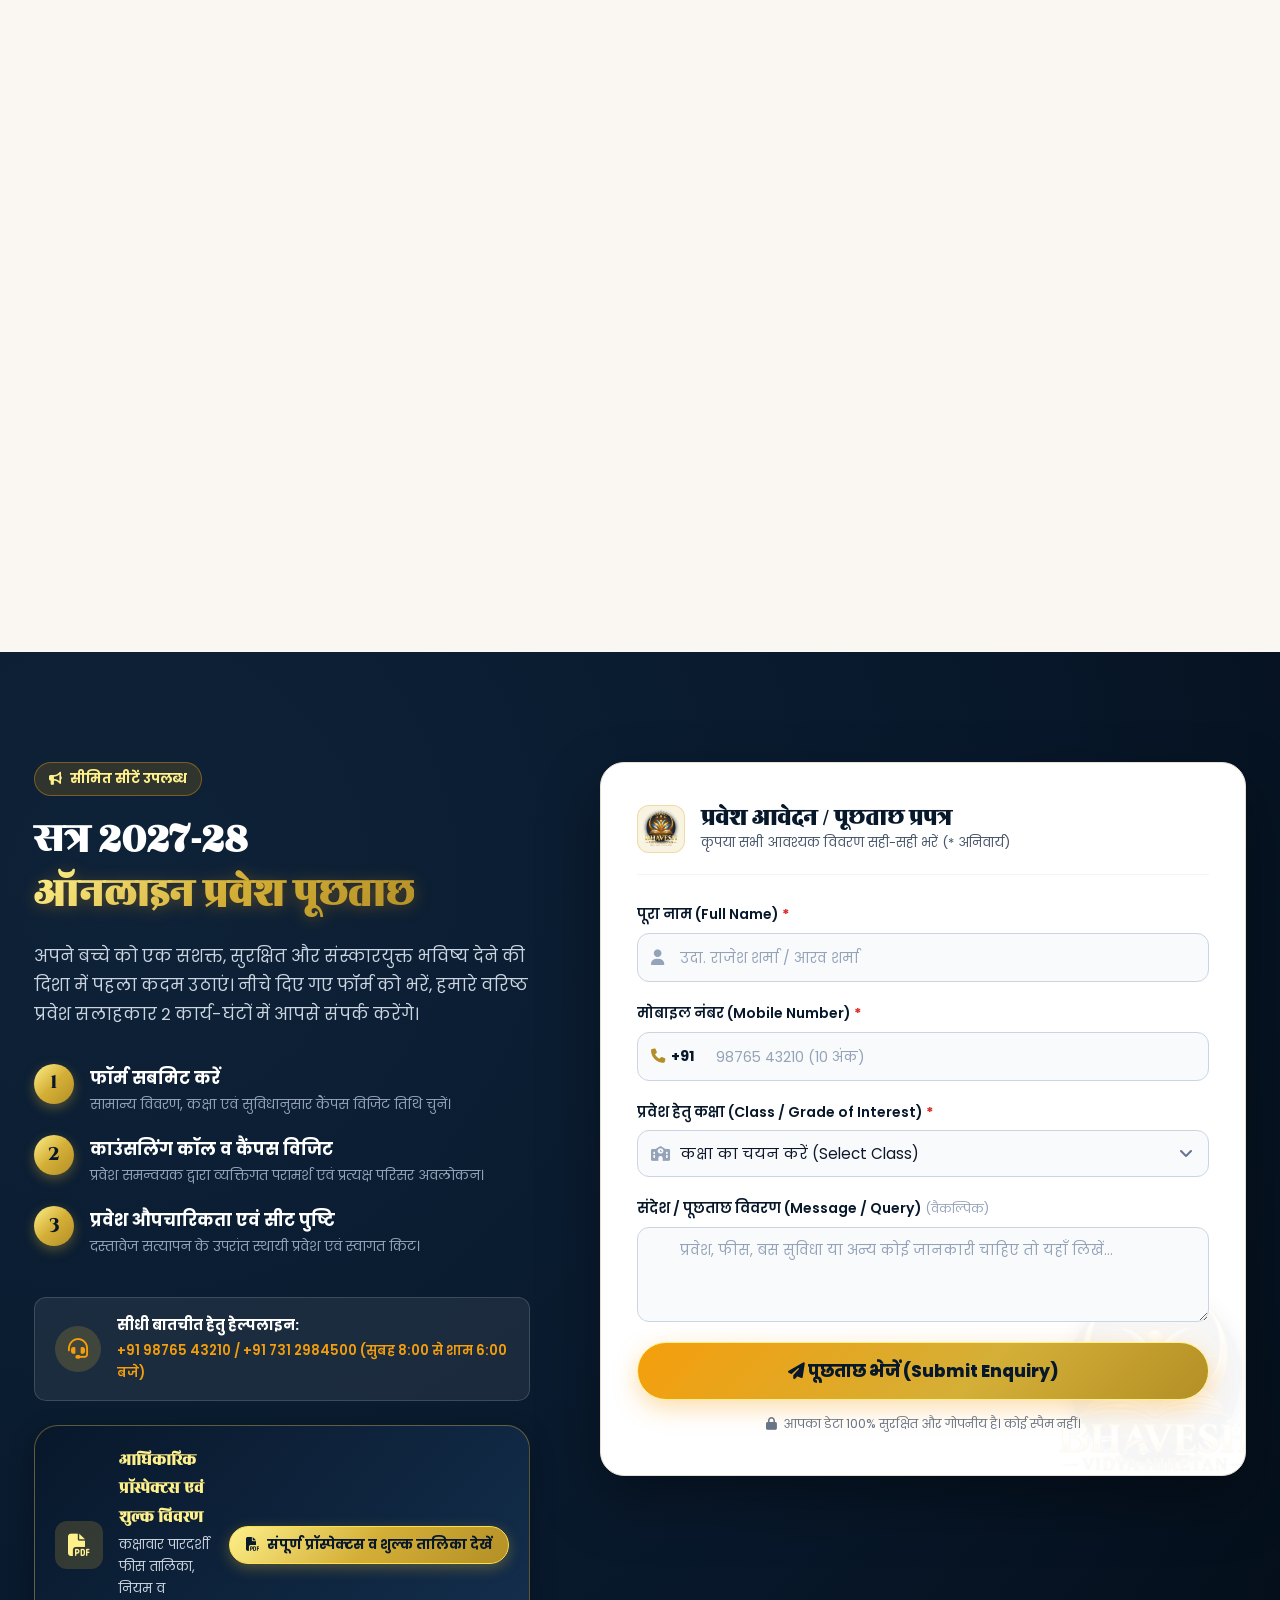
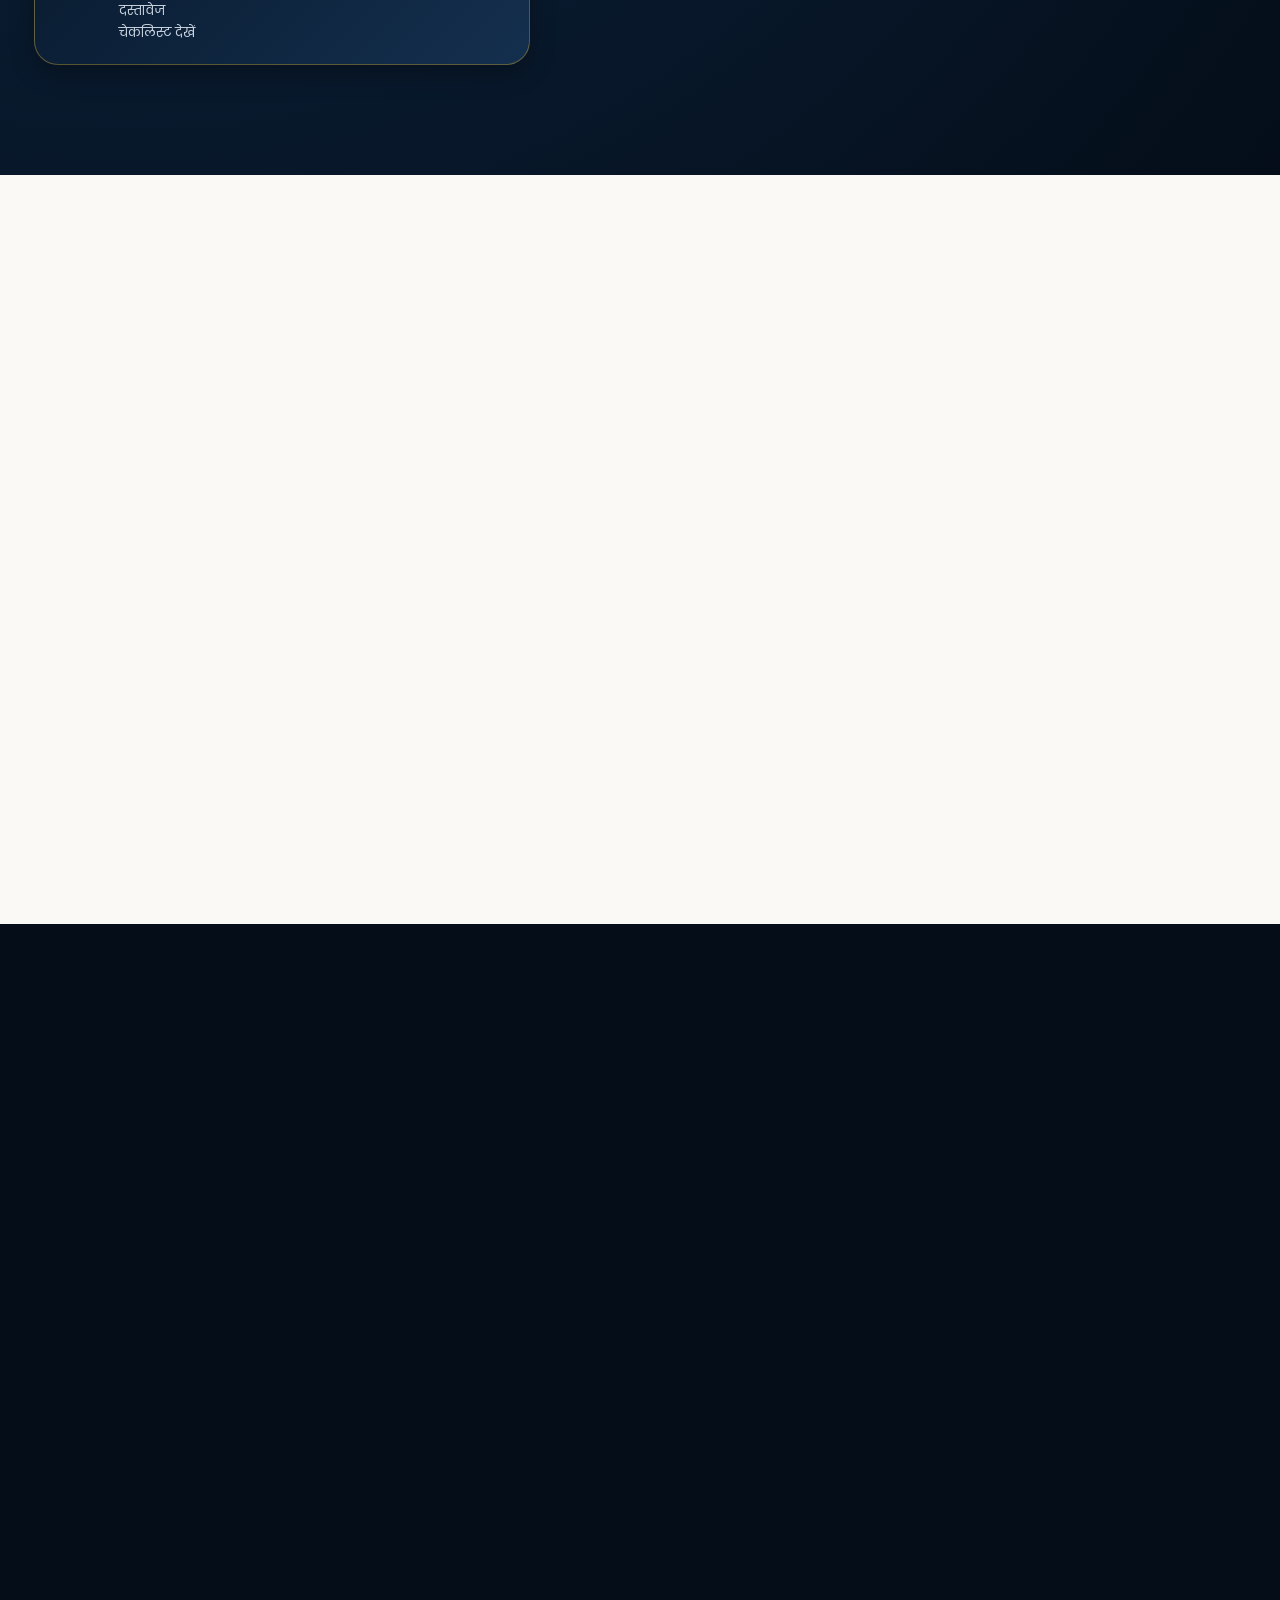
==== commit 66e996a2: "Add files via upload" ====
--- a/school website/index.html
+++ b/school website/index.html
@@ -181,7 +181,7 @@
   <noscript><link rel="stylesheet" href="https://cdnjs.cloudflare.com/ajax/libs/font-awesome/6.5.1/css/all.min.css"></noscript>
 
   <!-- Stylesheet -->
-  <link rel="stylesheet" href="style.css">
+  <link rel="stylesheet" href="style.css?v=20261107_bvn_suite1">
 
   <!-- Feature 1: Modern Image Fallback Initializer (with Official School Logo) -->
   <script>
@@ -336,6 +336,11 @@
 
       <!-- CTA & Mobile Toggle (Primary CTA exclusively on Admissions) -->
       <div class="nav-actions">
+        <button type="button" class="btn btn-naina-voice nav-voice-btn" id="openNainaVoiceModalBtn" aria-label="नैना AI से कॉल पर बात करें">
+          <span class="voice-live-dot"></span>
+          <i class="fa-solid fa-microphone-lines"></i>
+          <span>नैना AI वॉयस कॉल</span>
+        </button>
         <a href="#admission-section" class="btn btn-gold nav-cta-btn" aria-label="ऑनलाइन प्रवेश आवेदन 2027-28">
           <i class="fa-solid fa-pen-nib"></i>
           <span>प्रवेश 2027-28</span>
@@ -404,7 +409,7 @@
           <span class="feature-tag"><i class="fa-solid fa-certificate"></i> CBSE 10+2 मान्यता प्राप्त</span>
         </div>
 
-        <!-- Dual Call-to-Actions (CTAs) -->
+        <!-- Triple Call-to-Actions (CTAs: Admission Form, Naina Voice AI Call, Campus Tour) -->
         <div class="hero-cta-group reveal-fade delay-4">
           <a href="#admission-section" class="btn btn-primary-gold btn-lg pulse-glow" aria-label="ऑनलाइन प्रवेश आवेदन 2027-28">
             <span class="btn-icon"><i class="fa-solid fa-file-circle-check"></i></span>
@@ -414,6 +419,14 @@
             </span>
             <i class="fa-solid fa-arrow-right btn-arrow"></i>
           </a>
+
+          <button type="button" class="btn btn-voice-hero" id="openNainaHeroBtn" aria-label="नैना AI से कॉल पर बात करें">
+            <i class="fa-solid fa-headset"></i>
+            <span class="btn-text-wrap">
+              <span class="btn-main-text">नैना AI से कॉल पर बात करें</span>
+              <span class="btn-sub-text">24/7 शुद्ध हिंदी में वॉयस परामर्श</span>
+            </span>
+          </button>
 
           <button class="btn btn-secondary-glass btn-lg" id="openTourModalBtn" aria-haspopup="dialog" aria-label="वर्चुअल कैंपस टूर वीडियो खोलें">
             <span class="play-pulse-ring">
@@ -1423,8 +1436,8 @@
                     name="phone" 
                     class="form-control" 
                     placeholder="98765 43210 (10 अंक)"
-                    maxlength="11"
-                    pattern="[6-9][0-9]{4}\s?[0-9]{5}"
+                    maxlength="15"
+                    autocomplete="tel"
                     required
                     aria-required="true"
                     aria-describedby="contactMobileError"
@@ -2387,17 +2400,17 @@
       </button>
     </div>
     <ul class="mobile-nav-links">
-      <li><a href="#hero" class="mobile-nav-item">होम (Home)</a></li>
-      <li><a href="#about" class="mobile-nav-item">परिचय (About Us)</a></li>
-      <li><a href="#wings" class="mobile-nav-item">शिक्षा विंग (Academic Wings)</a></li>
-      <li><a href="#facilities" class="mobile-nav-item">कैंपस सुविधाएं (Facilities)</a></li>
-      <li><a href="#gallery" class="mobile-nav-item">कैंपस फोटो गैलरी (Photo Gallery)</a></li>
-      <li><a href="#streams" class="mobile-nav-item">आधुनिक संकाय (11th & 12th Streams)</a></li>
-      <li><a href="#leadership" class="mobile-nav-item">नेतृत्व व विजन (Leadership)</a></li>
-      <li><a href="#results" class="mobile-nav-item">मेरिट परिणाम (Results)</a></li>
-      <li><a href="#testimonials" class="mobile-nav-item">अभिभावक समीक्षाएं (Testimonials)</a></li>
-      <li><a href="#admission-section" class="mobile-nav-item">ऑनलाइन प्रवेश (Admissions)</a></li>
-      <li><a href="#contact" class="mobile-nav-item">संपर्क (Contact Us)</a></li>
+      <li><a href="#hero" class="mobile-nav-item"><i class="fa-solid fa-house"></i> <span>होम (Home)</span></a></li>
+      <li><a href="#about" class="mobile-nav-item"><i class="fa-solid fa-school"></i> <span>परिचय (About Us)</span></a></li>
+      <li><a href="#wings" class="mobile-nav-item"><i class="fa-solid fa-graduation-cap"></i> <span>शिक्षा विंग (Academic Wings)</span></a></li>
+      <li><a href="#facilities" class="mobile-nav-item"><i class="fa-solid fa-flask"></i> <span>कैंपस सुविधाएं (Facilities)</span></a></li>
+      <li><a href="#gallery" class="mobile-nav-item"><i class="fa-solid fa-images"></i> <span>कैंपस फोटो गैलरी (Photo Gallery)</span></a></li>
+      <li><a href="#streams" class="mobile-nav-item"><i class="fa-solid fa-book-open"></i> <span>आधुनिक संकाय (11th & 12th)</span></a></li>
+      <li><a href="#leadership" class="mobile-nav-item"><i class="fa-solid fa-user-tie"></i> <span>नेतृत्व व विजन (Leadership)</span></a></li>
+      <li><a href="#results" class="mobile-nav-item"><i class="fa-solid fa-trophy"></i> <span>मेरिट परिणाम (Results)</span></a></li>
+      <li><a href="#testimonials" class="mobile-nav-item"><i class="fa-solid fa-comments"></i> <span>अभिभावक समीक्षाएं (Reviews)</span></a></li>
+      <li><a href="#admission-section" class="mobile-nav-item"><i class="fa-solid fa-file-signature"></i> <span>ऑनलाइन प्रवेश (Admissions)</span></a></li>
+      <li><a href="#contact" class="mobile-nav-item"><i class="fa-solid fa-location-dot"></i> <span>संपर्क (Contact Us)</span></a></li>
     </ul>
     <div class="mobile-drawer-footer">
       <button type="button" class="btn btn-outline-gold btn-block mb-2" id="openProspectusMobileBtn" aria-label="स्कूल प्रॉस्पेक्टस व फीस विवरण देखें">
@@ -2425,6 +2438,10 @@
       <div class="mob-bar-icon-wrap"><i class="fa-solid fa-phone"></i></div>
       <span class="mob-bar-label">कॉल करें</span>
     </a>
+    <button type="button" class="mob-bar-item mob-bar-voice" id="mobileBottomVoiceBtn" aria-label="नैना AI से कॉल पर बात करें">
+      <div class="mob-bar-icon-wrap mob-bar-highlight" style="background: linear-gradient(135deg, #10b981 0%, #059669 100%); color: #fff;"><i class="fa-solid fa-headset"></i></div>
+      <span class="mob-bar-label" style="color: #059669; font-weight: 700;">नैना AI</span>
+    </button>
     <a href="https://wa.me/919876543210?text=नमस्ते%20भावेश%20विद्या%20निकेतन,%20मुझे%20सत्र%202027-28%20प्रवेश%20की%20जानकारी%20चाहिए।" target="_blank" rel="noopener noreferrer" class="mob-bar-item mob-bar-wa" aria-label="व्हाट्सएप पर सहायता">
       <div class="mob-bar-icon-wrap"><i class="fa-brands fa-whatsapp"></i></div>
       <span class="mob-bar-label">WhatsApp</span>
@@ -2437,13 +2454,101 @@
       <div class="mob-bar-icon-wrap"><i class="fa-solid fa-bullhorn"></i></div>
       <span class="mob-bar-label">सूचनाएं</span>
     </button>
-    <button type="button" class="mob-bar-item" id="mobileBottomMenuBtn" aria-label="मुख्य नेविगेशन मेनू खोलें">
-      <div class="mob-bar-icon-wrap"><i class="fa-solid fa-bars"></i></div>
-      <span class="mob-bar-label">मेनू</span>
-    </button>
   </nav>
 
+  <!-- 24/7 AI Voice Admissions Receptionist Modal ("नैना" Voice AI) -->
+  <div class="naina-voice-modal-backdrop" id="nainaVoiceModalBackdrop" role="dialog" aria-modal="true" aria-label="नैना AI एडमिशन रिसेप्शनिस्ट वॉयस कॉल">
+    <div class="naina-voice-modal-card">
+      <div class="naina-call-header">
+        <div class="naina-call-status">
+          <span class="live-dot"></span>
+          <span class="status-text" id="nainaCallStatusText">24/7 लाइव वॉयस असिस्टेंट</span>
+        </div>
+        <button type="button" class="naina-modal-close" id="closeNainaVoiceModalBtn" aria-label="कॉल समाप्त करें">
+          <i class="fa-solid fa-phone-slash"></i>
+        </button>
+      </div>
+
+      <div class="naina-avatar-stage" id="nainaAvatarStage">
+        <div class="naina-pulse-ring-outer"></div>
+        <div class="naina-pulse-ring-inner"></div>
+        <div class="naina-avatar-orb" id="nainaAvatarOrb">
+          <i class="fa-solid fa-graduation-cap"></i>
+        </div>
+        <div class="naina-soundwave" id="nainaSoundwave">
+          <span></span><span></span><span></span><span></span><span></span>
+        </div>
+      </div>
+
+      <div class="naina-info-wrap">
+        <h3 class="naina-name">नैना (Naina AI)</h3>
+        <p class="naina-designation">आधिकारिक 24/7 AI प्रवेश परामर्शदाता एवं रिसेप्शनिस्ट</p>
+        <p class="naina-institute">भावेश विद्या निकेतन उच्चतर माध्यमिक विद्यालय</p>
+      </div>
+
+      <!-- Live Real-Time Captions / Transcripts -->
+      <div class="naina-transcript-box" id="nainaTranscriptBox">
+        <div class="naina-bubble naina-bot-msg" id="nainaLiveBotMsg">
+          "नमस्ते! 🙏 मैं भावेश विद्या निकेतन की AI काउंसलर नैना हूँ। आप मुझसे फीस, बस सुविधा या डायरेक्टर सर से मीटिंग के बारे में सीधे बोलकर पूछ सकते हैं।"
+        </div>
+        <div class="naina-bubble naina-user-msg" id="nainaLiveUserMsg" style="display:none;"></div>
+      </div>
+
+      <!-- Interactive Control Bar -->
+      <div class="naina-controls-row">
+        <button type="button" class="naina-mic-btn" id="nainaMicBtn" aria-label="बोलने के लिए माइक दबाएं">
+          <i class="fa-solid fa-microphone" id="nainaMicIcon"></i>
+          <span class="mic-label" id="nainaMicLabel">बोलने के लिए दबाएं</span>
+        </button>
+        <button type="button" class="naina-end-btn" id="nainaEndCallBtn" aria-label="कॉल डिस्कनेक्ट करें">
+          <i class="fa-solid fa-phone-slash"></i>
+          <span>कॉल समाप्त</span>
+        </button>
+      </div>
+
+      <div class="naina-call-footer">
+        <span><i class="fa-solid fa-shield-halved"></i> 100% सुरक्षित AI वॉयस कॉल • कोई शुल्क नहीं</span>
+      </div>
+    </div>
+  </div>
+
+  <!-- n8n AI Admissions Counselor Floating Chat Widget -->
+  <link href="https://cdn.jsdelivr.net/npm/@n8n/chat/dist/style.css" rel="stylesheet" />
+  <script type="module">
+    import { createChat } from 'https://cdn.jsdelivr.net/npm/@n8n/chat/dist/chat.bundle.es.js';
+
+    createChat({
+      webhookUrl: 'https://bhaveshdewangan.app.n8n.cloud/webhook/0690f739-84cc-4a9d-81fc-8ce4ba7be1e9/chat',
+      webhookConfig: {
+        method: 'POST'
+      },
+      mode: 'window',
+      showWelcomeScreen: true,
+      defaultLanguage: 'hi',
+      initialMessages: [
+        'नमस्ते! 🙏 भावेश विद्या निकेतन में आपका स्वागत है।',
+        'मैं विद्यालय की 24/7 AI प्रवेश काउंसलर हूँ। आप मुझसे सत्र 2027-28 के नए प्रवेश, कक्षावार फीस, बस सुविधा या डायरेक्टर सर (भावेश देवांगन) से मीटिंग के बारे में सीधे पूछ सकते हैं।'
+      ],
+      i18n: {
+        hi: {
+          title: 'भावेश विद्या निकेतन AI काउंसलर 🎓',
+          subtitle: '24/7 प्रवेश एवं स्कूल सहायता',
+          footer: 'भावेश विद्या निकेतन शिक्षण संस्थान',
+          getStarted: 'चैट शुरू करें',
+          inputPlaceholder: 'प्रवेश, फीस या बस के बारे में पूछें...',
+        },
+        en: {
+          title: 'BVN AI Admissions Counselor 🎓',
+          subtitle: '24/7 School Inquiry & Admissions',
+          footer: 'Bhavesh Vidya Niketan',
+          getStarted: 'Start Chat',
+          inputPlaceholder: 'Ask about fees, bus, admissions...',
+        }
+      }
+    });
+  </script>
+
   <!-- JavaScript Application -->
-  <script src="script.js" defer></script>
+  <script src="script.js?v=20261107_bvn_suite1" defer></script>
 </body>
 </html>
--- a/school website/style.css
+++ b/school website/style.css
@@ -3823,19 +3823,23 @@
   position: fixed;
   top: 0;
   right: -320px;
-  width: 300px;
-  max-width: 85vw;
+  width: 310px;
+  max-width: 86vw;
   height: 100vh;
   height: 100dvh;
-  background-color: #08182b;
-  color: #ffffff;
-  z-index: 100000;
-  box-shadow: -10px 0 35px rgba(0, 0, 0, 0.65);
+  background-color: #08182b !important;
+  color: #ffffff !important;
+  z-index: 1000000;
+  box-shadow: -10px 0 35px rgba(0, 0, 0, 0.75);
   display: flex;
   flex-direction: column;
   transition: right 0.35s cubic-bezier(0.16, 1, 0.3, 1);
-  border-left: 1px solid rgba(212, 175, 55, 0.25);
+  border-left: 1px solid rgba(212, 175, 55, 0.3);
   overflow: hidden;
+  pointer-events: auto !important;
+  opacity: 1 !important;
+  filter: none !important;
+  -webkit-filter: none !important;
 }
 
 @media (min-width: 993px) {
@@ -3853,8 +3857,9 @@
   display: flex;
   align-items: center;
   justify-content: space-between;
-  padding: 20px;
-  border-bottom: 1px solid rgba(255, 255, 255, 0.1);
+  padding: 18px 20px;
+  border-bottom: 1px solid rgba(255, 255, 255, 0.12);
+  background: #08182b;
 }
 
 .mobile-drawer-brand {
@@ -3896,42 +3901,62 @@
 
 .mobile-drawer-close {
   color: #cbd5e1;
-  font-size: 1.3rem;
-  padding: 6px;
+  font-size: 1.35rem;
+  padding: 8px;
+  cursor: pointer;
+  transition: color 0.2s ease;
+}
+
+.mobile-drawer-close:hover,
+.mobile-drawer-close:active {
+  color: #FEF08A;
 }
 
 .mobile-nav-links {
   list-style: none;
-  padding: 16px 20px;
+  padding: 12px 18px;
   overflow-y: auto;
   -webkit-overflow-scrolling: touch;
   overscroll-behavior: contain;
   flex-grow: 1;
+  background: #08182b;
 }
 
 .mobile-nav-item {
-  display: block;
-  padding: 13px 0;
+  display: flex;
+  align-items: center;
+  gap: 12px;
+  padding: 13px 6px;
   font-size: 1.02rem;
-  color: #e2e8f0;
-  border-bottom: 1px solid rgba(255, 255, 255, 0.07);
+  color: #f8fafc !important;
+  border-bottom: 1px solid rgba(255, 255, 255, 0.08);
   font-weight: 500;
   cursor: pointer;
   touch-action: manipulation;
   -webkit-tap-highlight-color: rgba(212, 175, 55, 0.25);
-  transition: color var(--transition-fast), padding-left var(--transition-fast);
+  transition: color var(--transition-fast), padding-left var(--transition-fast), background var(--transition-fast);
+  border-radius: 6px;
+}
+
+.mobile-nav-item i {
+  color: #D4AF37;
+  width: 20px;
+  text-align: center;
+  font-size: 0.95rem;
+  flex-shrink: 0;
 }
 
 .mobile-nav-item:hover,
 .mobile-nav-item:active {
-  color: var(--color-gold-bright);
-  padding-left: 8px;
+  color: var(--color-gold-bright) !important;
+  padding-left: 10px;
+  background: rgba(212, 175, 55, 0.1);
 }
 
 .mobile-drawer-footer {
-  padding: 20px;
-  border-top: 1px solid rgba(255, 255, 255, 0.1);
-  background: rgba(4, 13, 24, 0.6);
+  padding: 18px 20px;
+  border-top: 1px solid rgba(255, 255, 255, 0.12);
+  background: #051221;
 }
 
 .drawer-contact-info {
@@ -3954,16 +3979,21 @@
   inset: 0;
   top: 0;
   left: 0;
+  right: 0;
+  bottom: 0;
   width: 100vw;
   height: 100vh;
   height: 100dvh;
-  background: rgba(4, 13, 24, 0.72);
-  z-index: 99998;
+  background: rgba(3, 10, 18, 0.58);
+  backdrop-filter: blur(4px);
+  -webkit-backdrop-filter: blur(4px);
+  z-index: 999990;
   opacity: 0;
   visibility: hidden;
   pointer-events: none;
   transition: opacity 0.3s cubic-bezier(0.16, 1, 0.3, 1), visibility 0.3s ease;
   cursor: pointer;
+  -webkit-tap-highlight-color: transparent;
 }
 
 .drawer-backdrop.is-open {
@@ -6006,3 +6036,464 @@
     height: 240px;
   }
 }
+
+/* ==========================================================================
+   23. n8n AI Admissions Counselor Floating Chat Widget Theme
+   ========================================================================== */
+:root {
+  --chat--color-primary: #08182b;
+  --chat--color-primary-shade-50: #0d2540;
+  --chat--color-secondary: #D4AF37;
+  --chat--color-white: #ffffff;
+  --chat--color-light: #f8fafc;
+  --chat--color-dark: #08182b;
+  --chat--border-radius: 16px;
+  --chat--header--background: #08182b;
+  --chat--header--color: #FEF08A;
+}
+
+.chat-window {
+  z-index: 100000 !important;
+  box-shadow: 0 16px 45px rgba(0, 0, 0, 0.45), 0 0 25px rgba(212, 175, 55, 0.25) !important;
+  border: 1.5px solid rgba(212, 175, 55, 0.45) !important;
+  border-radius: 16px !important;
+  overflow: hidden !important;
+}
+
+.chat-toggle-button {
+  z-index: 99999 !important;
+  box-shadow: 0 8px 24px rgba(0, 0, 0, 0.45), 0 0 18px rgba(212, 175, 55, 0.4) !important;
+  border: 2px solid #D4AF37 !important;
+  background: #08182b !important;
+  transition: transform var(--transition-fast), box-shadow var(--transition-fast) !important;
+}
+
+.chat-toggle-button:hover {
+  transform: scale(1.06) !important;
+}
+
+@media (max-width: 768px) {
+  .chat-toggle-button {
+    bottom: 74px !important;
+    right: 14px !important;
+  }
+  .chat-window {
+    bottom: 135px !important;
+    right: 8px !important;
+    max-width: calc(100vw - 16px) !important;
+    max-height: calc(100vh - 150px) !important;
+  }
+}
+
+/* ==========================================================================
+   24. 24/7 AI Voice Admissions Receptionist ("नैना" Voice AI)
+   ========================================================================== */
+.btn-naina-voice {
+  display: inline-flex;
+  align-items: center;
+  gap: 8px;
+  background: linear-gradient(135deg, #0b1f38 0%, #16365c 100%);
+  color: #fef08a !important;
+  border: 1.5px solid #d4af37;
+  padding: 8px 18px;
+  border-radius: var(--radius-pill);
+  font-size: 0.88rem;
+  font-weight: 600;
+  cursor: pointer;
+  box-shadow: 0 4px 15px rgba(212, 175, 55, 0.25);
+  position: relative;
+  overflow: hidden;
+  transition: all 0.3s cubic-bezier(0.16, 1, 0.3, 1);
+}
+
+.btn-naina-voice:hover {
+  background: linear-gradient(135deg, #132e52 0%, #1d4677 100%);
+  transform: translateY(-2px);
+  box-shadow: 0 6px 22px rgba(212, 175, 55, 0.45);
+  color: #ffffff !important;
+}
+
+.voice-live-dot {
+  width: 9px;
+  height: 9px;
+  background-color: #10b981;
+  border-radius: 50%;
+  box-shadow: 0 0 10px #10b981;
+  animation: voiceLiveBlink 1.4s infinite;
+}
+
+@keyframes voiceLiveBlink {
+  0%, 100% { opacity: 1; transform: scale(1); }
+  50% { opacity: 0.4; transform: scale(0.85); }
+}
+
+.btn-voice-hero {
+  display: inline-flex;
+  align-items: center;
+  gap: 14px;
+  background: rgba(14, 34, 56, 0.85);
+  backdrop-filter: blur(12px);
+  -webkit-backdrop-filter: blur(12px);
+  border: 2px solid rgba(212, 175, 55, 0.85);
+  color: #ffffff;
+  padding: 12px 24px;
+  border-radius: var(--radius-md);
+  font-size: 1rem;
+  font-weight: 600;
+  cursor: pointer;
+  box-shadow: 0 10px 25px rgba(4, 13, 24, 0.4), 0 0 20px rgba(212, 175, 55, 0.25);
+  position: relative;
+  transition: all 0.35s ease;
+}
+
+.btn-voice-hero i {
+  font-size: 1.6rem;
+  color: #fef08a;
+  animation: pulseHeadset 2s infinite ease-in-out;
+}
+
+@keyframes pulseHeadset {
+  0%, 100% { transform: scale(1); color: #fef08a; }
+  50% { transform: scale(1.15); color: #d4af37; }
+}
+
+.btn-voice-hero:hover {
+  background: rgba(22, 50, 82, 0.95);
+  border-color: #fef08a;
+  transform: translateY(-3px);
+  box-shadow: 0 15px 35px rgba(8, 24, 43, 0.6), 0 0 30px rgba(212, 175, 55, 0.45);
+}
+
+.btn-voice-hero .btn-main-text {
+  display: block;
+  font-size: 1.05rem;
+  font-weight: 700;
+  color: #ffffff;
+}
+
+.btn-voice-hero .btn-sub-text {
+  display: block;
+  font-size: 0.78rem;
+  font-weight: 500;
+  color: #fef08a;
+}
+
+/* Modal Backdrop & Card */
+.naina-voice-modal-backdrop {
+  position: fixed;
+  inset: 0;
+  background: rgba(4, 13, 24, 0.88);
+  backdrop-filter: blur(16px);
+  -webkit-backdrop-filter: blur(16px);
+  z-index: 100002;
+  display: none;
+  align-items: center;
+  justify-content: center;
+  padding: 18px;
+  opacity: 0;
+  transition: opacity 0.3s ease;
+}
+
+.naina-voice-modal-backdrop.is-active {
+  display: flex;
+  opacity: 1;
+}
+
+.naina-voice-modal-card {
+  width: 100%;
+  max-width: 520px;
+  background: linear-gradient(180deg, #0a1c33 0%, #061222 100%);
+  border: 1.5px solid rgba(212, 175, 55, 0.65);
+  border-radius: 28px;
+  padding: 28px 24px;
+  box-shadow: 0 25px 60px rgba(0, 0, 0, 0.75), 0 0 40px rgba(212, 175, 55, 0.3);
+  color: #ffffff;
+  display: flex;
+  flex-direction: column;
+  align-items: center;
+  text-align: center;
+  position: relative;
+  overflow: hidden;
+  animation: nainaCardPop 0.4s cubic-bezier(0.16, 1, 0.3, 1);
+}
+
+@keyframes nainaCardPop {
+  0% { transform: scale(0.9) translateY(20px); opacity: 0; }
+  100% { transform: scale(1) translateY(0); opacity: 1; }
+}
+
+.naina-call-header {
+  width: 100%;
+  display: flex;
+  justify-content: space-between;
+  align-items: center;
+  margin-bottom: 20px;
+}
+
+.naina-call-status {
+  display: inline-flex;
+  align-items: center;
+  gap: 8px;
+  background: rgba(16, 185, 129, 0.15);
+  border: 1px solid rgba(16, 185, 129, 0.4);
+  padding: 4px 14px;
+  border-radius: var(--radius-pill);
+  font-size: 0.8rem;
+  color: #34d399;
+  font-weight: 600;
+}
+
+.naina-call-status .live-dot {
+  width: 8px;
+  height: 8px;
+  background-color: #10b981;
+  border-radius: 50%;
+  box-shadow: 0 0 8px #10b981;
+  animation: voiceLiveBlink 1.2s infinite;
+}
+
+.naina-modal-close {
+  background: rgba(239, 68, 68, 0.15);
+  border: 1px solid rgba(239, 68, 68, 0.4);
+  color: #f87171;
+  width: 36px;
+  height: 36px;
+  border-radius: 50%;
+  cursor: pointer;
+  display: flex;
+  align-items: center;
+  justify-content: center;
+  transition: all 0.2s ease;
+}
+
+.naina-modal-close:hover {
+  background: #ef4444;
+  color: #ffffff;
+  transform: rotate(90deg);
+}
+
+/* Siri / Gemini Glowing Orb Stage */
+.naina-avatar-stage {
+  position: relative;
+  width: 150px;
+  height: 150px;
+  margin: 10px 0 20px;
+  display: flex;
+  align-items: center;
+  justify-content: center;
+}
+
+.naina-pulse-ring-outer {
+  position: absolute;
+  inset: -15px;
+  border-radius: 50%;
+  background: radial-gradient(circle, rgba(212, 175, 55, 0.2) 0%, rgba(212, 175, 55, 0) 70%);
+  animation: nainaPulse 2.4s infinite ease-in-out;
+}
+
+.naina-pulse-ring-inner {
+  position: absolute;
+  inset: 0;
+  border-radius: 50%;
+  border: 2px dashed rgba(212, 175, 55, 0.45);
+  animation: nainaRotate 12s linear infinite;
+}
+
+@keyframes nainaRotate {
+  100% { transform: rotate(360deg); }
+}
+
+@keyframes nainaPulse {
+  0%, 100% { transform: scale(0.95); opacity: 0.5; }
+  50% { transform: scale(1.2); opacity: 0.9; }
+}
+
+.naina-avatar-orb {
+  width: 100px;
+  height: 100px;
+  border-radius: 50%;
+  background: radial-gradient(circle at 35% 35%, #ffd700 0%, #d4af37 45%, #08182b 100%);
+  display: flex;
+  align-items: center;
+  justify-content: center;
+  box-shadow: 0 0 35px rgba(212, 175, 55, 0.65), inset 0 0 15px rgba(255, 255, 255, 0.5);
+  z-index: 2;
+  position: relative;
+  transition: transform 0.3s ease;
+}
+
+.naina-avatar-orb i {
+  font-size: 2.4rem;
+  color: #040d18;
+}
+
+.naina-avatar-stage.is-speaking .naina-avatar-orb {
+  animation: nainaSpeakingOrb 0.8s infinite alternate ease-in-out;
+}
+
+@keyframes nainaSpeakingOrb {
+  0% { transform: scale(1); box-shadow: 0 0 25px rgba(212, 175, 55, 0.5); }
+  100% { transform: scale(1.12); box-shadow: 0 0 50px rgba(254, 240, 138, 0.85); }
+}
+
+/* Soundwave animation */
+.naina-soundwave {
+  position: absolute;
+  bottom: -15px;
+  display: flex;
+  gap: 4px;
+  align-items: flex-end;
+  height: 24px;
+  z-index: 3;
+}
+
+.naina-soundwave span {
+  width: 4px;
+  height: 4px;
+  background-color: #fef08a;
+  border-radius: 2px;
+  transition: height 0.2s ease;
+}
+
+.naina-avatar-stage.is-speaking .naina-soundwave span:nth-child(1) { animation: waveAnim 0.7s infinite 0.1s; }
+.naina-avatar-stage.is-speaking .naina-soundwave span:nth-child(2) { animation: waveAnim 0.7s infinite 0.3s; }
+.naina-avatar-stage.is-speaking .naina-soundwave span:nth-child(3) { animation: waveAnim 0.7s infinite 0.2s; }
+.naina-avatar-stage.is-speaking .naina-soundwave span:nth-child(4) { animation: waveAnim 0.7s infinite 0.4s; }
+.naina-avatar-stage.is-speaking .naina-soundwave span:nth-child(5) { animation: waveAnim 0.7s infinite 0.15s; }
+
+@keyframes waveAnim {
+  0%, 100% { height: 4px; }
+  50% { height: 22px; background-color: #d4af37; }
+}
+
+.naina-info-wrap {
+  margin-bottom: 16px;
+}
+
+.naina-name {
+  font-family: var(--font-hindi-heading);
+  font-size: 1.6rem;
+  color: #fef08a;
+  margin-bottom: 2px;
+}
+
+.naina-designation {
+  font-size: 0.88rem;
+  color: #cbd5e1;
+  font-weight: 500;
+}
+
+.naina-institute {
+  font-size: 0.78rem;
+  color: #d4af37;
+  font-weight: 600;
+  letter-spacing: 0.5px;
+}
+
+/* Transcript Box */
+.naina-transcript-box {
+  width: 100%;
+  min-height: 110px;
+  max-height: 160px;
+  overflow-y: auto;
+  background: rgba(4, 13, 24, 0.6);
+  border: 1px solid rgba(212, 175, 55, 0.3);
+  border-radius: 16px;
+  padding: 14px;
+  margin-bottom: 20px;
+  display: flex;
+  flex-direction: column;
+  gap: 10px;
+  text-align: left;
+  font-size: 0.92rem;
+  line-height: 1.5;
+}
+
+.naina-bubble {
+  border-radius: 12px;
+  padding: 10px 14px;
+}
+
+.naina-bot-msg {
+  background: rgba(22, 50, 82, 0.7);
+  border-left: 3px solid #d4af37;
+  color: #f8fafc;
+}
+
+.naina-user-msg {
+  background: rgba(16, 185, 129, 0.15);
+  border-right: 3px solid #10b981;
+  color: #6ee7b7;
+  align-self: flex-end;
+}
+
+/* Interactive Control Bar */
+.naina-controls-row {
+  display: flex;
+  gap: 16px;
+  width: 100%;
+  justify-content: center;
+  align-items: center;
+  margin-bottom: 14px;
+}
+
+.naina-mic-btn {
+  display: inline-flex;
+  align-items: center;
+  gap: 10px;
+  background: linear-gradient(135deg, #d4af37 0%, #b38f26 100%);
+  color: #040d18;
+  border: none;
+  padding: 14px 28px;
+  border-radius: var(--radius-pill);
+  font-size: 1rem;
+  font-weight: 700;
+  cursor: pointer;
+  box-shadow: 0 6px 20px rgba(212, 175, 55, 0.45);
+  transition: all 0.25s ease;
+}
+
+.naina-mic-btn:hover {
+  background: linear-gradient(135deg, #fef08a 0%, #d4af37 100%);
+  transform: scale(1.04);
+  box-shadow: 0 8px 25px rgba(212, 175, 55, 0.65);
+}
+
+.naina-mic-btn.is-listening {
+  background: linear-gradient(135deg, #ef4444 0%, #b91c1c 100%);
+  color: #ffffff;
+  animation: micListenPulse 1.2s infinite;
+}
+
+@keyframes micListenPulse {
+  0%, 100% { box-shadow: 0 0 15px rgba(239, 68, 68, 0.6); }
+  50% { box-shadow: 0 0 30px rgba(239, 68, 68, 0.95); transform: scale(1.06); }
+}
+
+.naina-end-btn {
+  display: inline-flex;
+  align-items: center;
+  gap: 8px;
+  background: rgba(239, 68, 68, 0.18);
+  border: 1px solid rgba(239, 68, 68, 0.5);
+  color: #fca5a5;
+  padding: 12px 20px;
+  border-radius: var(--radius-pill);
+  font-size: 0.9rem;
+  font-weight: 600;
+  cursor: pointer;
+  transition: all 0.2s ease;
+}
+
+.naina-end-btn:hover {
+  background: #ef4444;
+  color: #ffffff;
+}
+
+.naina-call-footer {
+  font-size: 0.78rem;
+  color: #94a3b8;
+  display: flex;
+  align-items: center;
+  gap: 6px;
+}
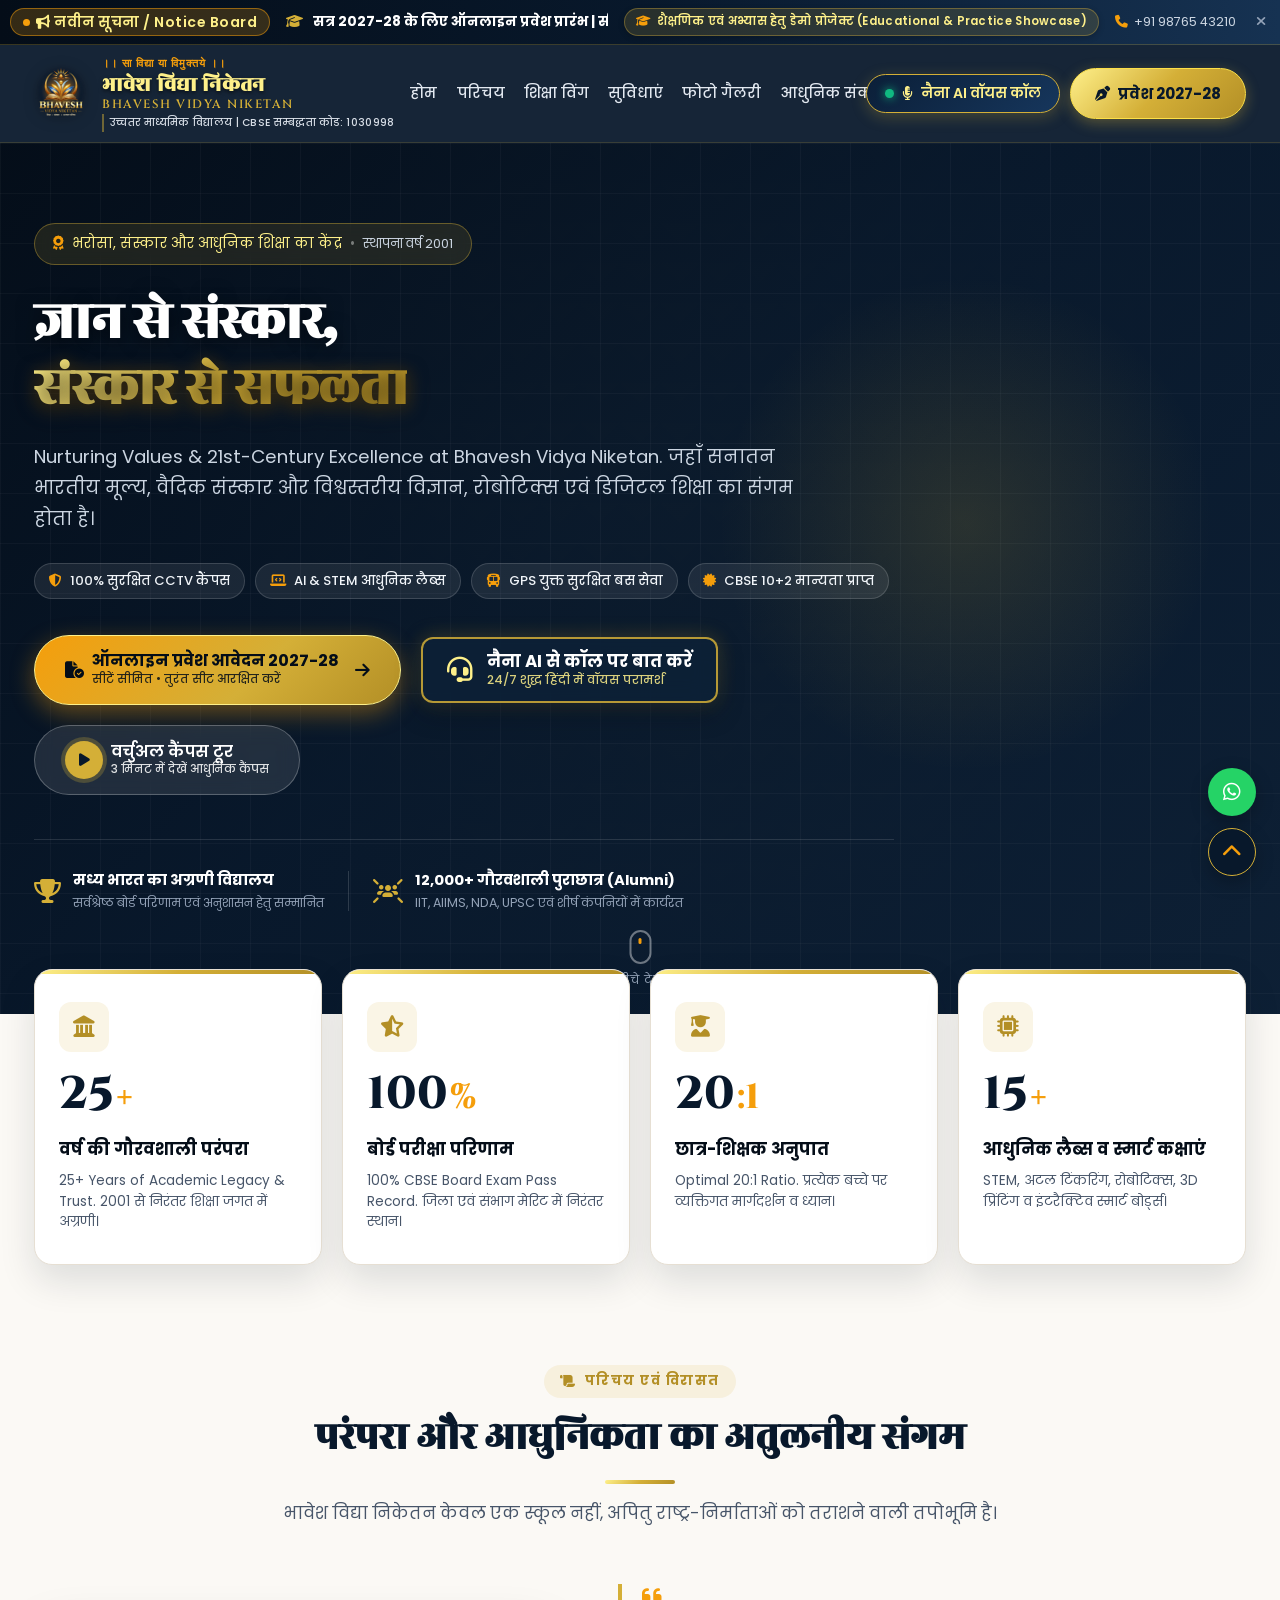
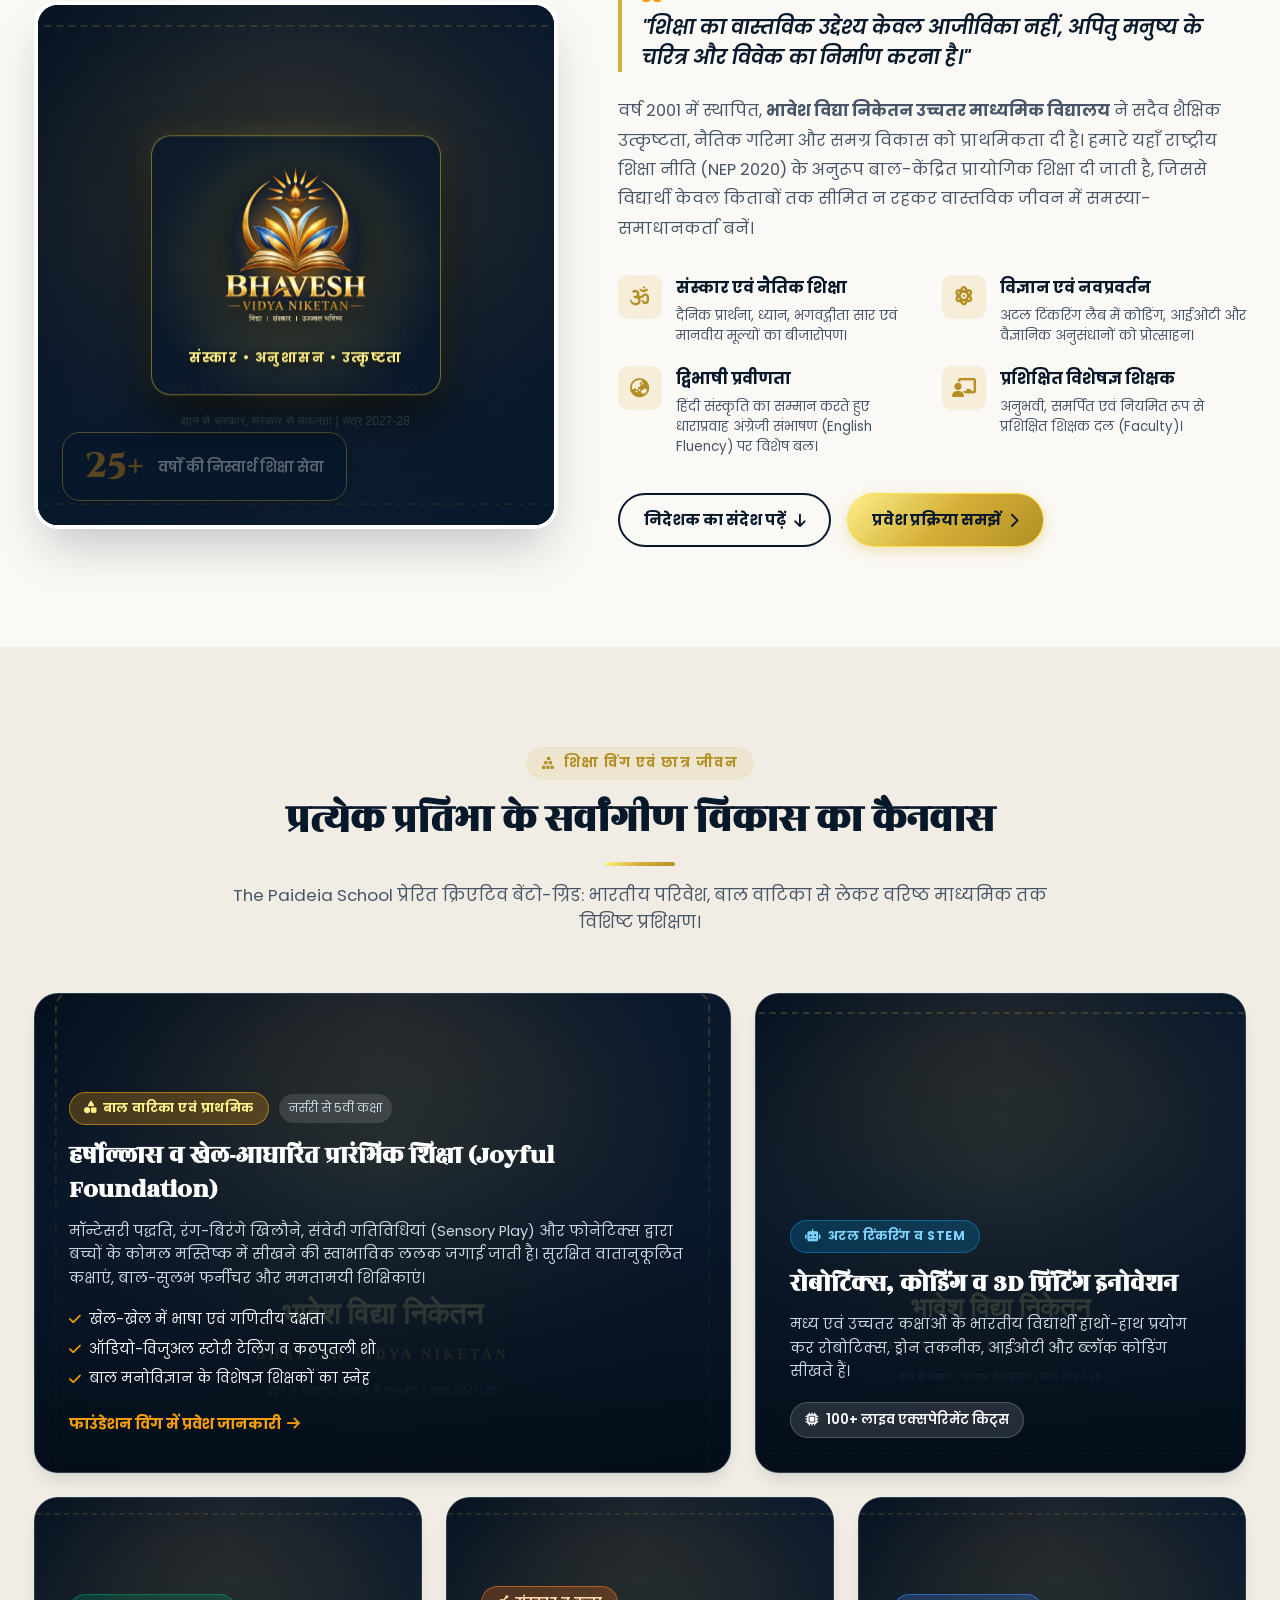
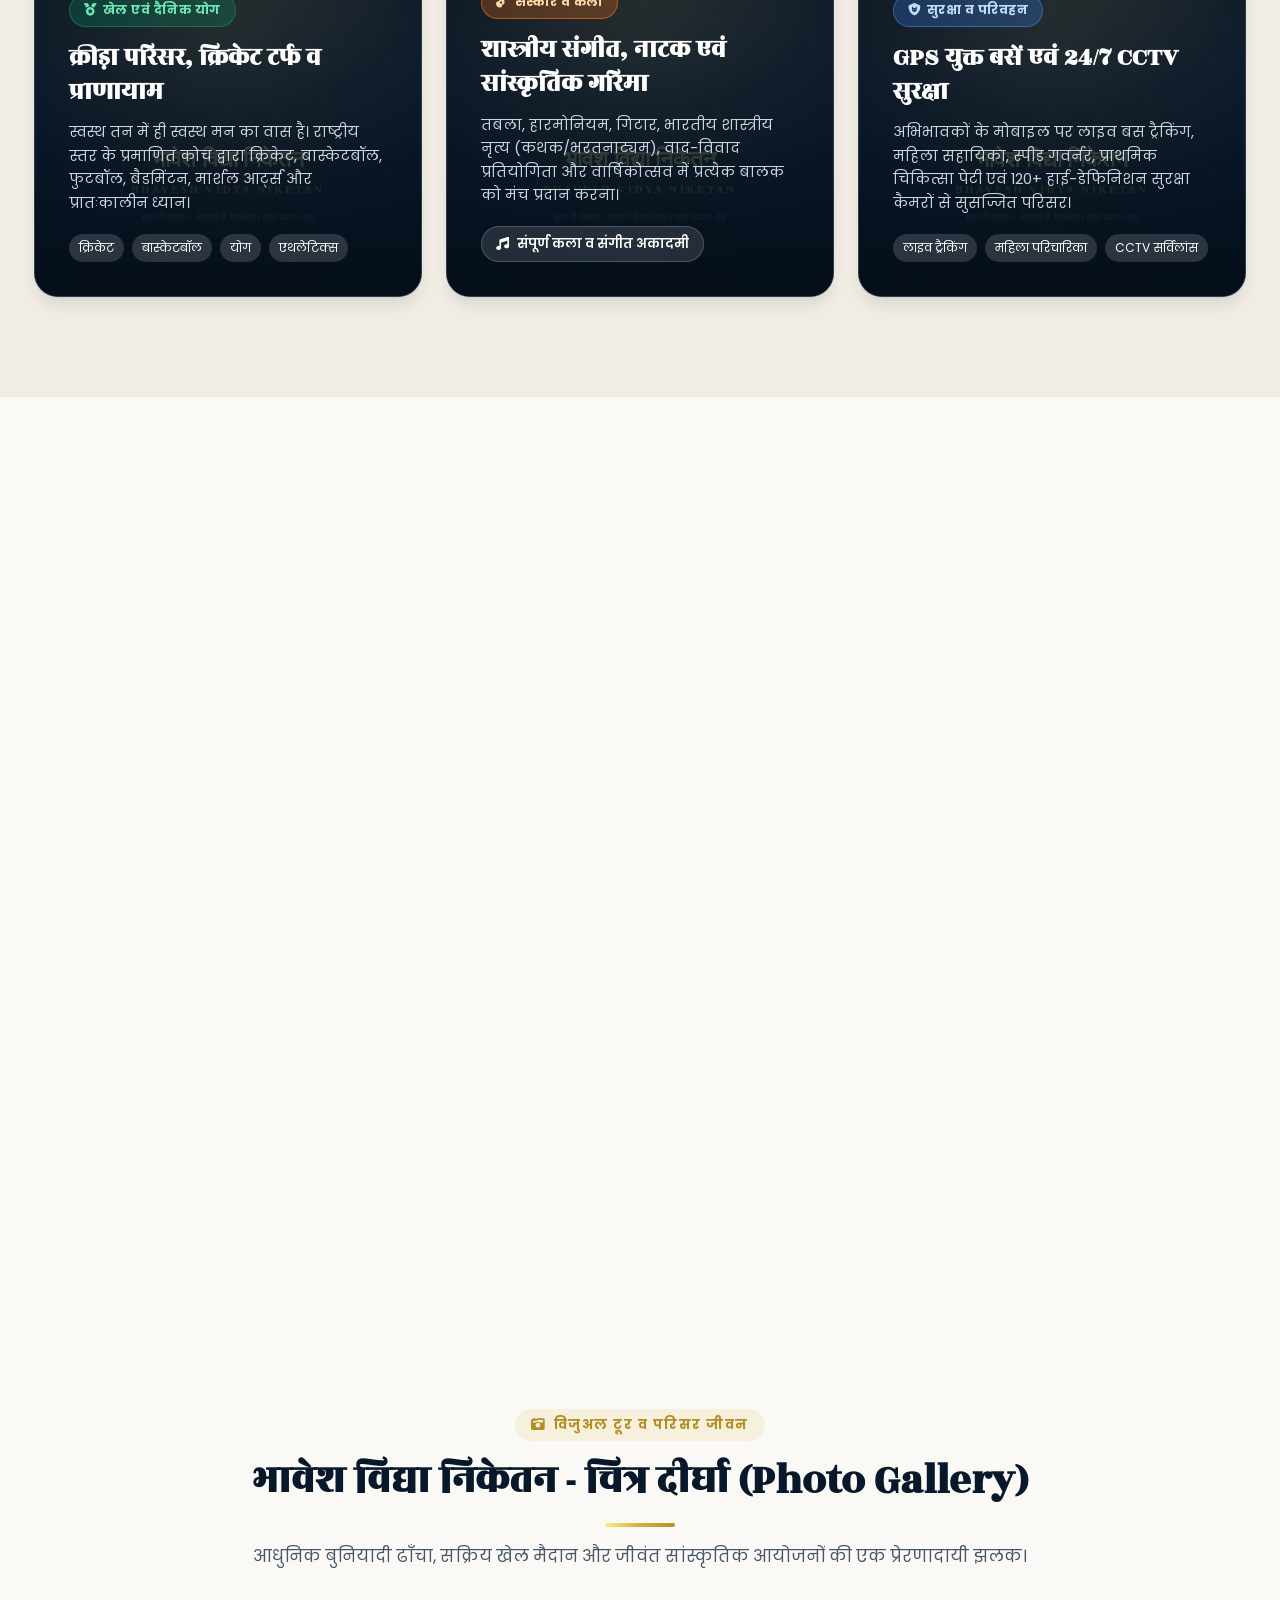
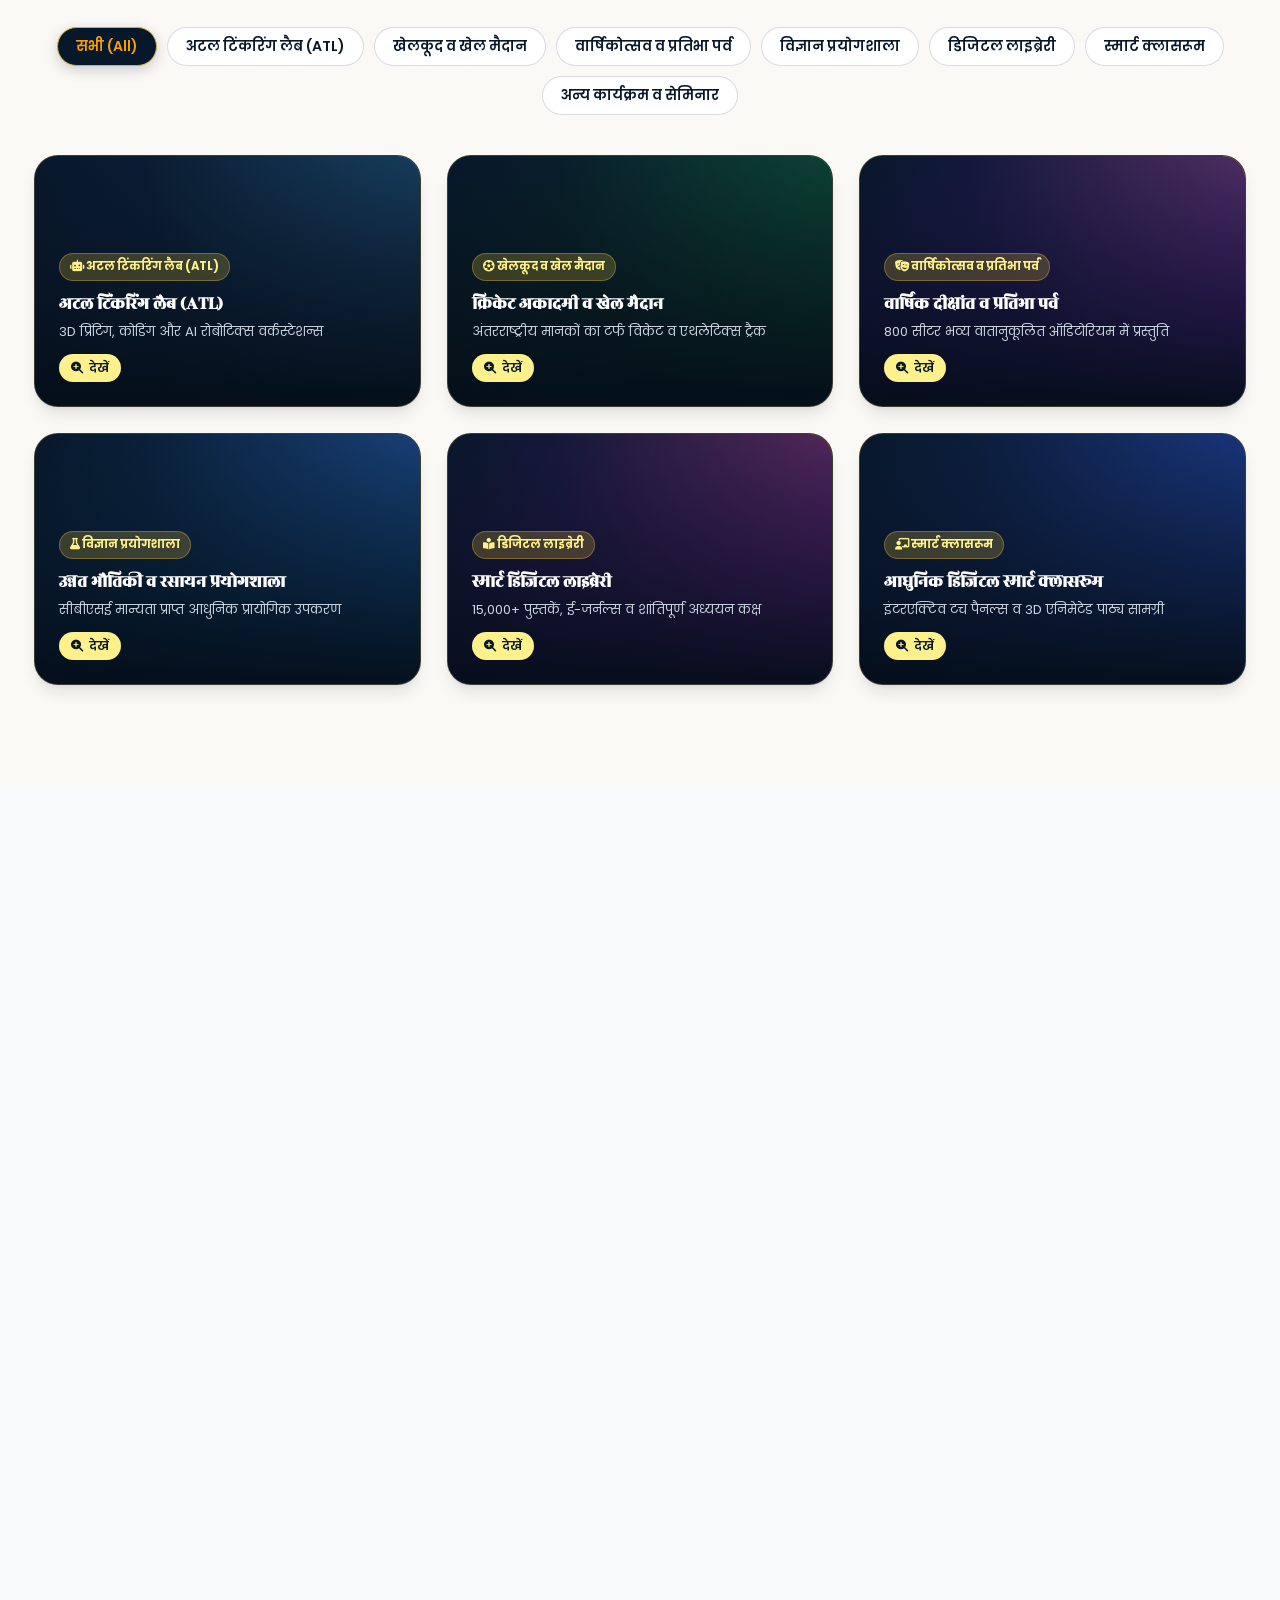
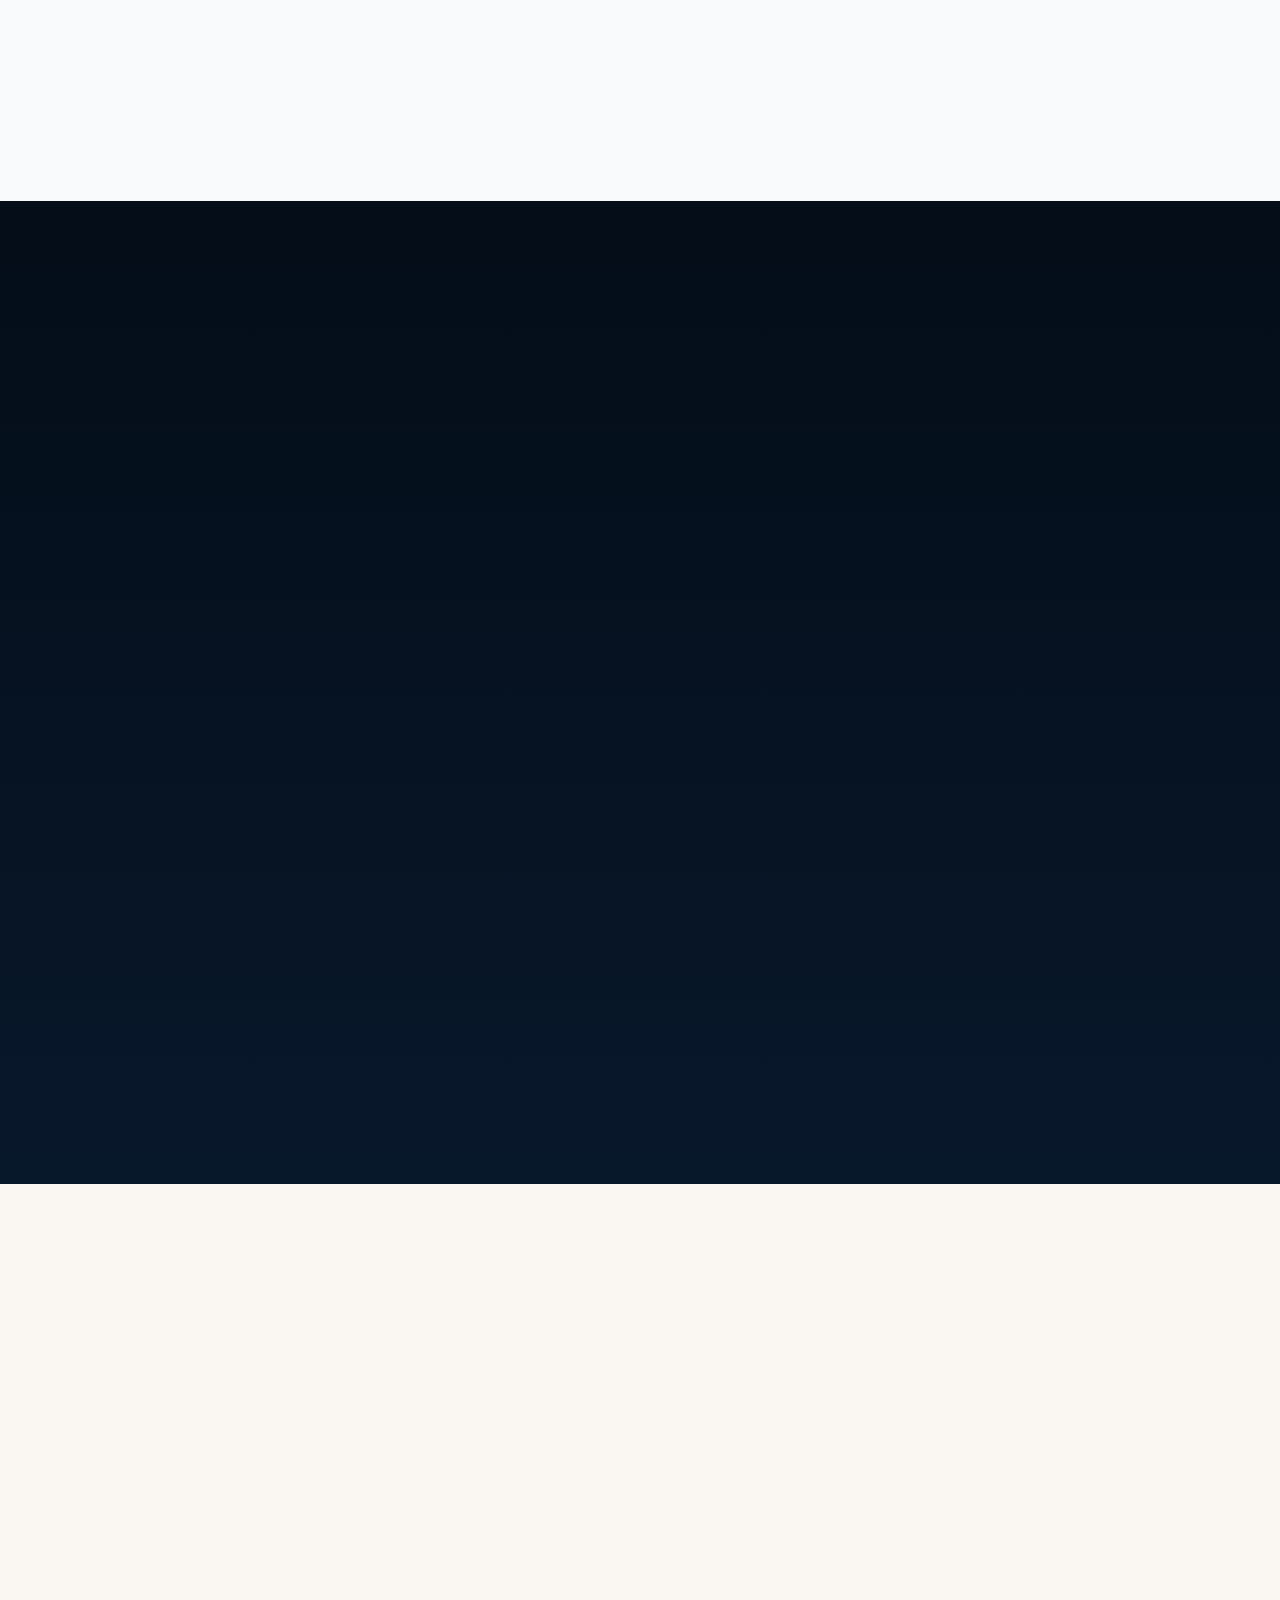
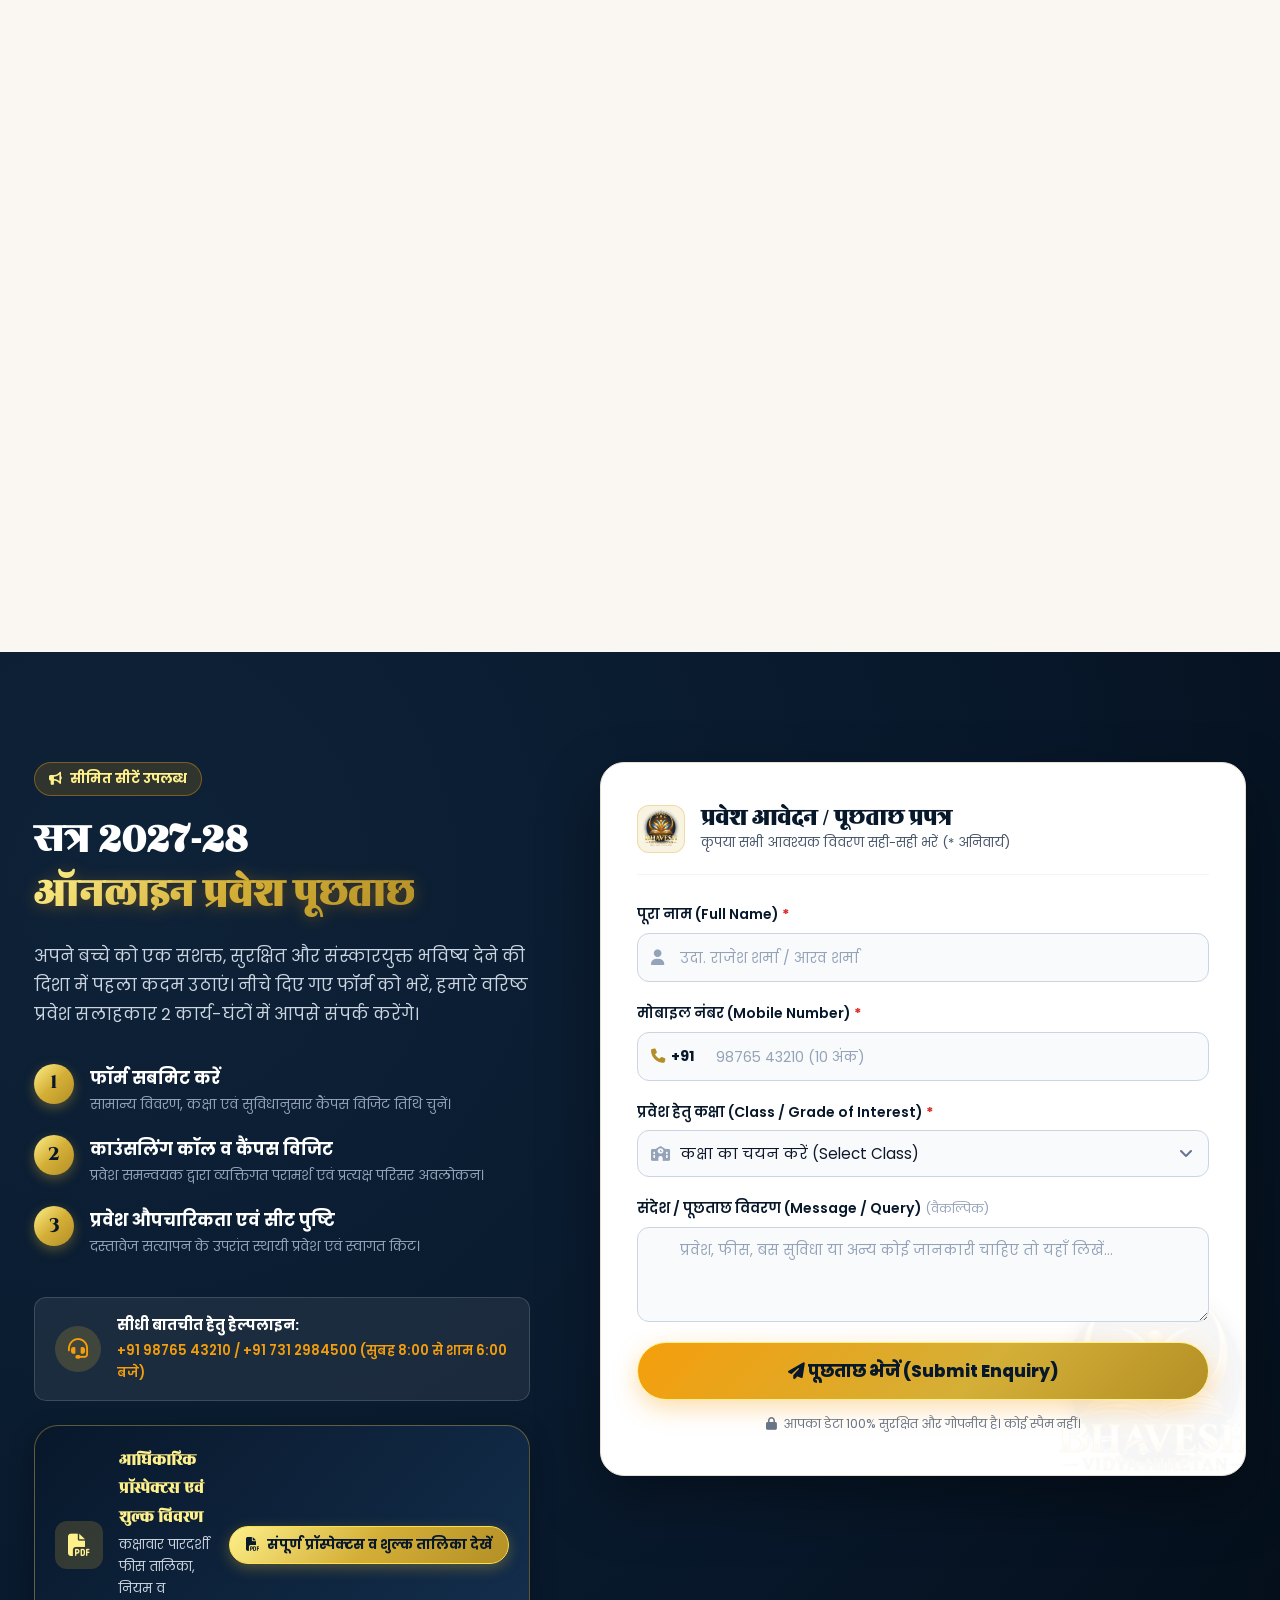
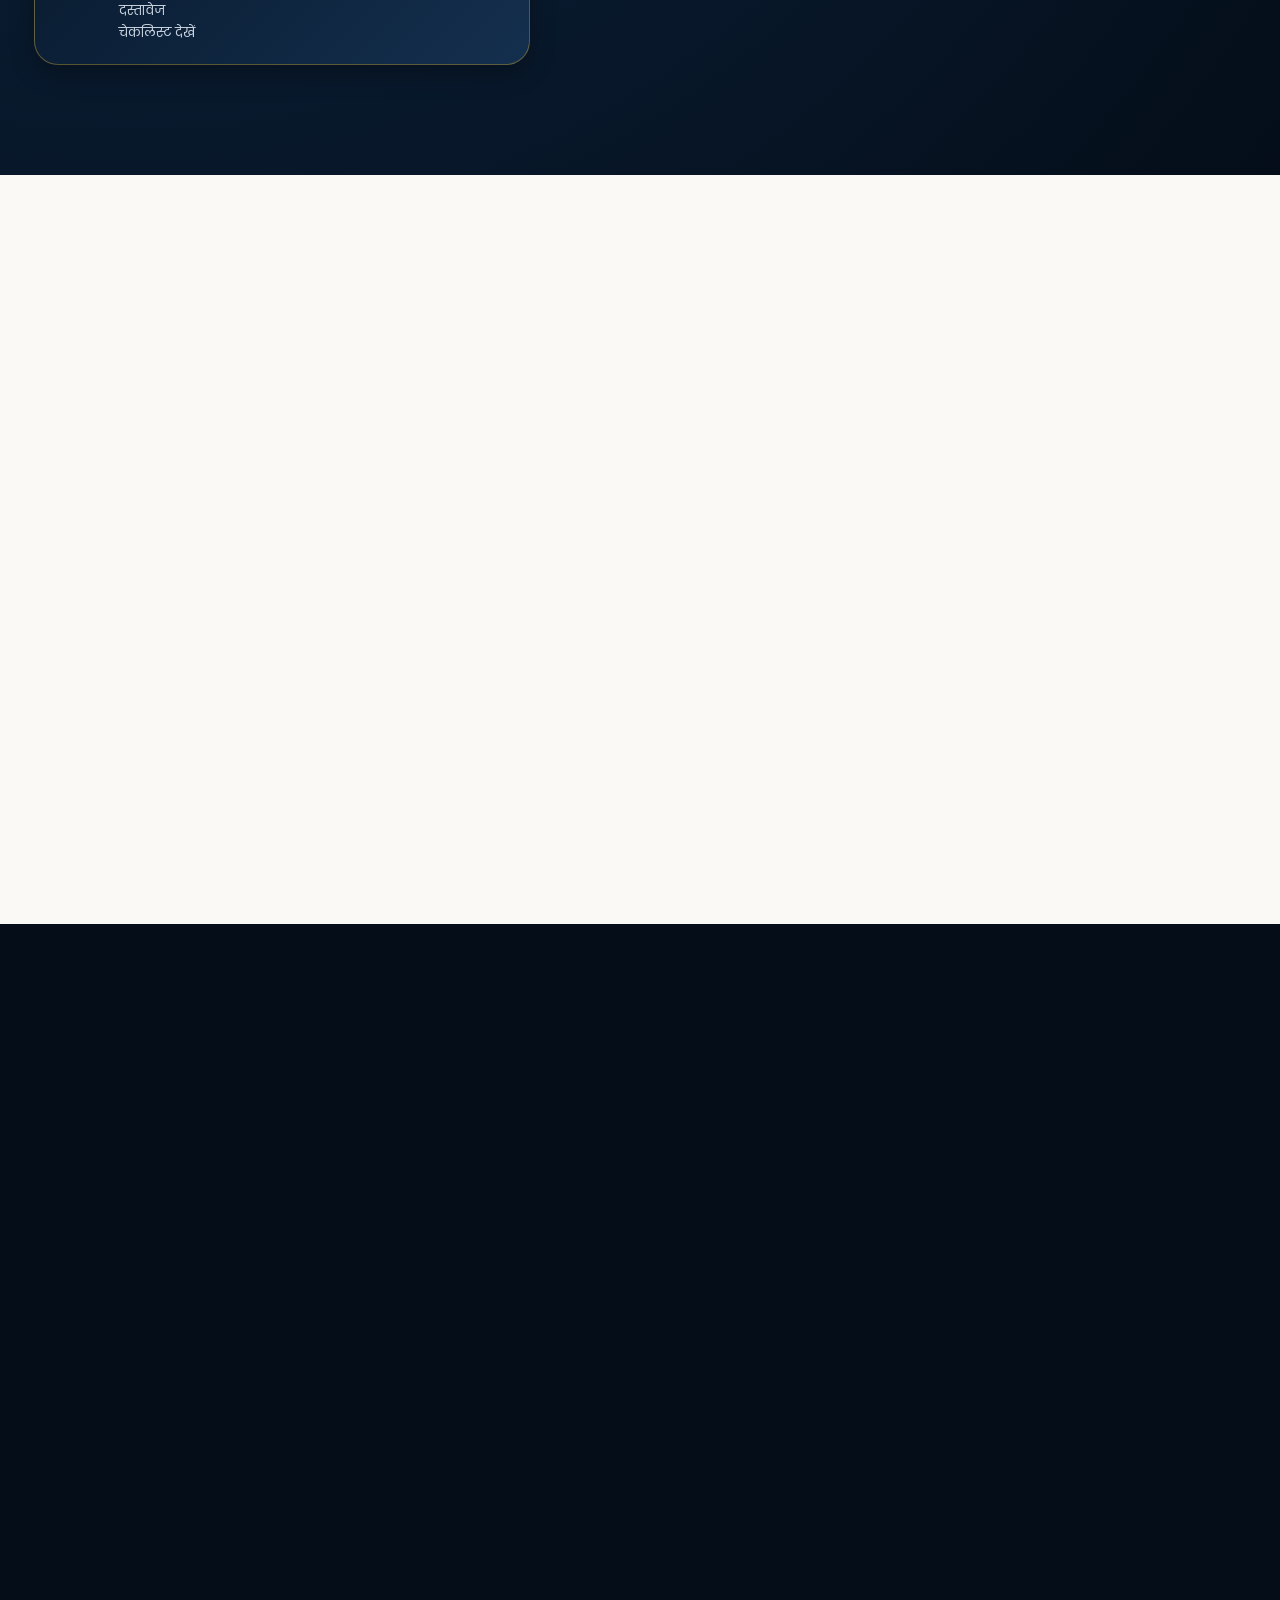
==== commit 25ca425d: "Add files via upload" ====
--- a/school website/index.html
+++ b/school website/index.html
@@ -181,7 +181,7 @@
   <noscript><link rel="stylesheet" href="https://cdnjs.cloudflare.com/ajax/libs/font-awesome/6.5.1/css/all.min.css"></noscript>
 
   <!-- Stylesheet -->
-  <link rel="stylesheet" href="style.css?v=20261107_bvn_suite1">
+  <link rel="stylesheet" href="style.css?v=20261107_bvn_suite2">
 
   <!-- Feature 1: Modern Image Fallback Initializer (with Official School Logo) -->
   <script>
@@ -2489,10 +2489,29 @@
       <!-- Live Real-Time Captions / Transcripts -->
       <div class="naina-transcript-box" id="nainaTranscriptBox">
         <div class="naina-bubble naina-bot-msg" id="nainaLiveBotMsg">
-          "नमस्ते! 🙏 मैं भावेश विद्या निकेतन की AI काउंसलर नैना हूँ। आप मुझसे फीस, बस सुविधा या डायरेक्टर सर से मीटिंग के बारे में सीधे बोलकर पूछ सकते हैं।"
+          "नमस्ते! 🙏 मैं भावेश विद्या निकेतन की AI काउंसलर नैना हूँ। आप मुझसे फीस, बस सुविधा या डायरेक्टर सर से मीटिंग के बारे में सीधे बोलकर या नीचे लिखकर पूछ सकते हैं।"
         </div>
         <div class="naina-bubble naina-user-msg" id="nainaLiveUserMsg" style="display:none;"></div>
       </div>
+
+      <!-- Quick Suggested Questions Chips -->
+      <div class="naina-chips-wrapper">
+        <span class="naina-chips-label"><i class="fa-solid fa-wand-magic-sparkles"></i> तुरंत पूछने के लिए टैप करें:</span>
+        <div class="naina-chips-row">
+          <button type="button" class="naina-chip-btn" data-query="कक्षा 10 की फीस कितनी है?">कक्षा 10 की फीस</button>
+          <button type="button" class="naina-chip-btn" data-query="कक्षा 5 की फीस कितनी है?">कक्षा 5 की फीस</button>
+          <button type="button" class="naina-chip-btn" data-query="मुझे डायरेक्टर सर से मिलना है, समय बताएं">डायरेक्टर मीटिंग</button>
+          <button type="button" class="naina-chip-btn" data-query="स्कूल बस और ट्रांसपोर्ट सुविधा क्या है?">बस सुविधा</button>
+        </div>
+      </div>
+
+      <!-- Dual Input Form (Voice + Quick Text Support) -->
+      <form class="naina-text-fallback-form" id="nainaTextForm">
+        <input type="text" id="nainaTextInput" placeholder="यहाँ लिखकर या माइक दबाकर पूछें..." autocomplete="off" />
+        <button type="submit" id="nainaTextSubmitBtn" aria-label="सवाल भेजें">
+          <i class="fa-solid fa-paper-plane"></i>
+        </button>
+      </form>
 
       <!-- Interactive Control Bar -->
       <div class="naina-controls-row">
@@ -2549,6 +2568,6 @@
   </script>
 
   <!-- JavaScript Application -->
-  <script src="script.js?v=20261107_bvn_suite1" defer></script>
+  <script src="script.js?v=20261107_bvn_suite2" defer></script>
 </body>
 </html>
--- a/school website/style.css
+++ b/school website/style.css
@@ -6427,6 +6427,96 @@
   align-self: flex-end;
 }
 
+/* Suggested Chips */
+.naina-chips-wrapper {
+  width: 100%;
+  margin-bottom: 12px;
+  text-align: left;
+}
+
+.naina-chips-label {
+  font-size: 0.76rem;
+  color: #94a3b8;
+  display: block;
+  margin-bottom: 6px;
+  font-weight: 500;
+}
+
+.naina-chips-row {
+  display: flex;
+  gap: 8px;
+  overflow-x: auto;
+  padding-bottom: 4px;
+  scrollbar-width: none;
+}
+
+.naina-chips-row::-webkit-scrollbar {
+  display: none;
+}
+
+.naina-chip-btn {
+  background: rgba(22, 50, 82, 0.65);
+  border: 1px solid rgba(212, 175, 55, 0.45);
+  color: #fef08a;
+  padding: 6px 12px;
+  border-radius: var(--radius-pill);
+  font-size: 0.78rem;
+  font-weight: 500;
+  white-space: nowrap;
+  cursor: pointer;
+  transition: all 0.2s ease;
+}
+
+.naina-chip-btn:hover {
+  background: #d4af37;
+  color: #040d18;
+  transform: translateY(-1px);
+}
+
+/* Dual Fallback Input Form */
+.naina-text-fallback-form {
+  width: 100%;
+  display: flex;
+  gap: 8px;
+  margin-bottom: 16px;
+}
+
+.naina-text-fallback-form input {
+  flex: 1;
+  background: rgba(4, 13, 24, 0.75);
+  border: 1px solid rgba(212, 175, 55, 0.4);
+  color: #ffffff;
+  padding: 10px 14px;
+  border-radius: var(--radius-pill);
+  font-size: 0.88rem;
+  outline: none;
+  transition: border-color 0.2s ease;
+}
+
+.naina-text-fallback-form input:focus {
+  border-color: #fef08a;
+}
+
+.naina-text-fallback-form button {
+  background: #d4af37;
+  color: #040d18;
+  border: none;
+  width: 42px;
+  height: 42px;
+  border-radius: 50%;
+  cursor: pointer;
+  display: flex;
+  align-items: center;
+  justify-content: center;
+  font-size: 0.95rem;
+  transition: transform 0.2s ease, background 0.2s ease;
+}
+
+.naina-text-fallback-form button:hover {
+  background: #fef08a;
+  transform: scale(1.08);
+}
+
 /* Interactive Control Bar */
 .naina-controls-row {
   display: flex;
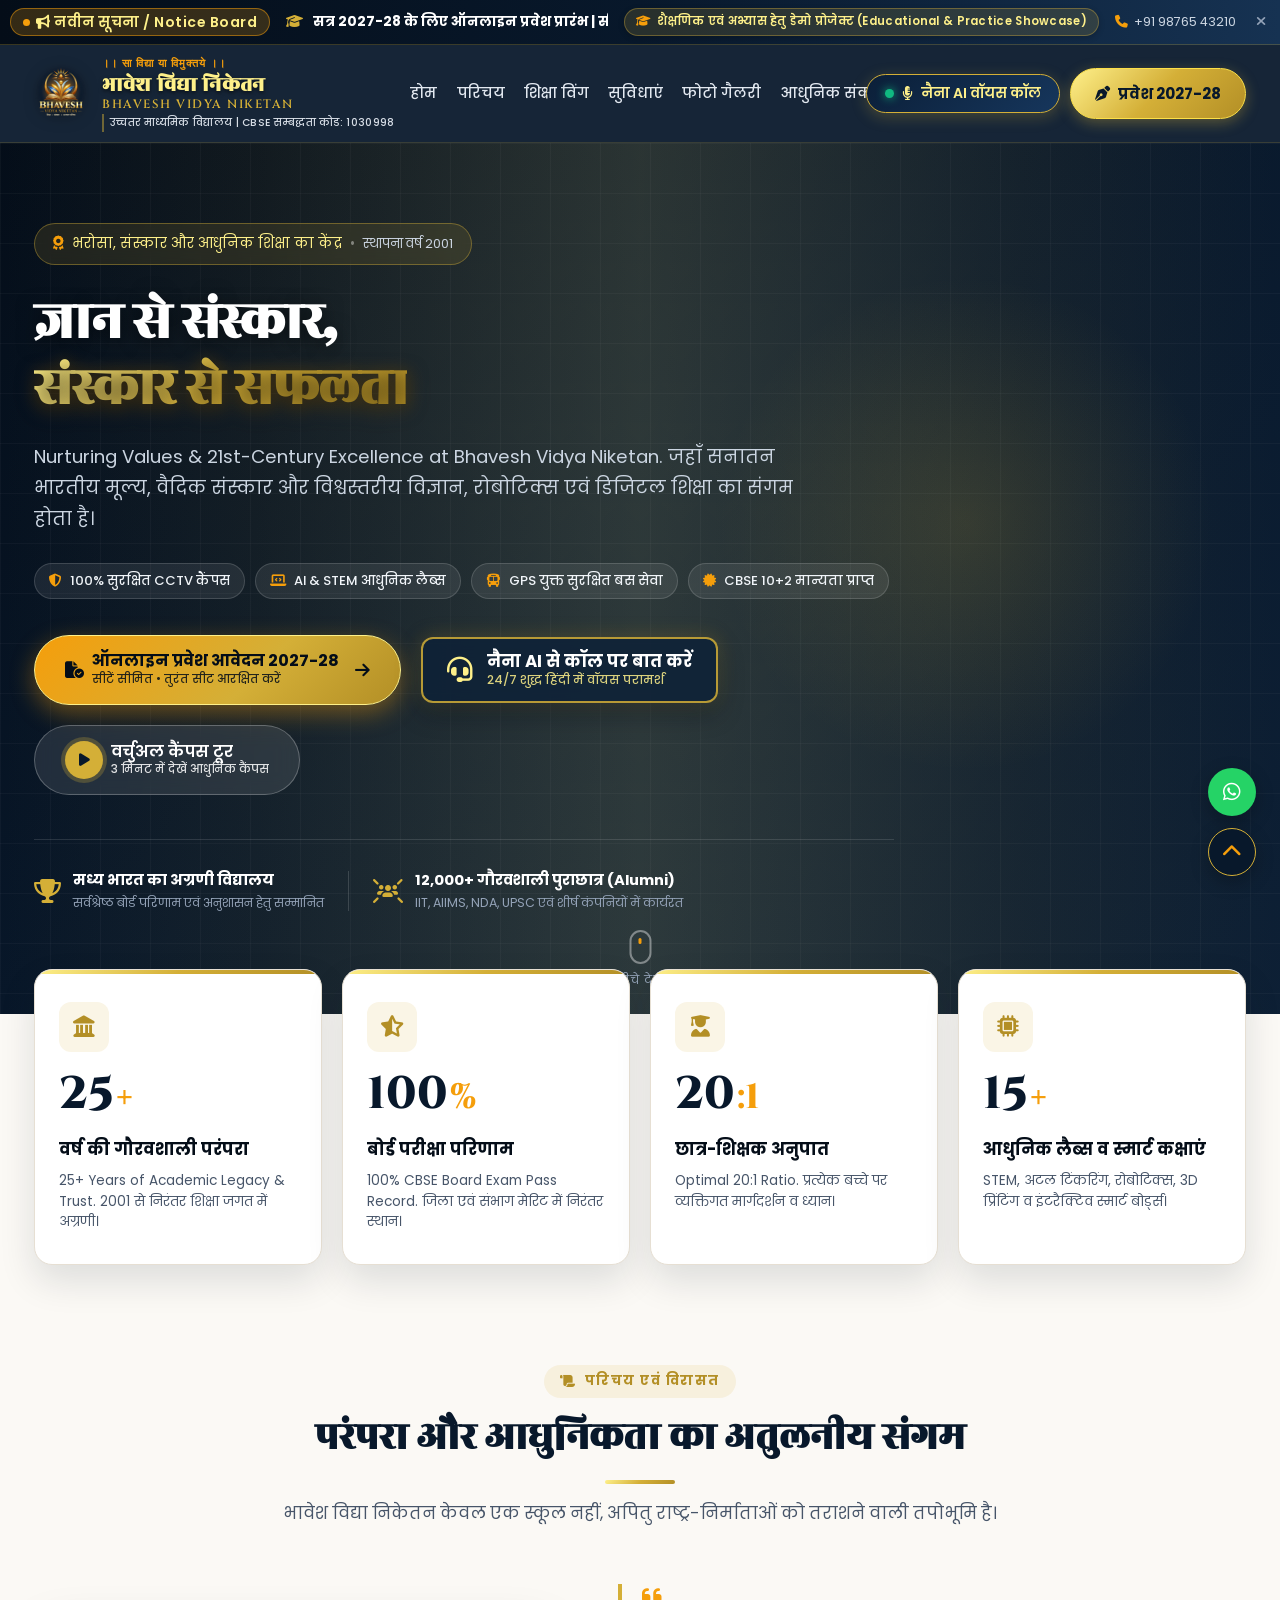
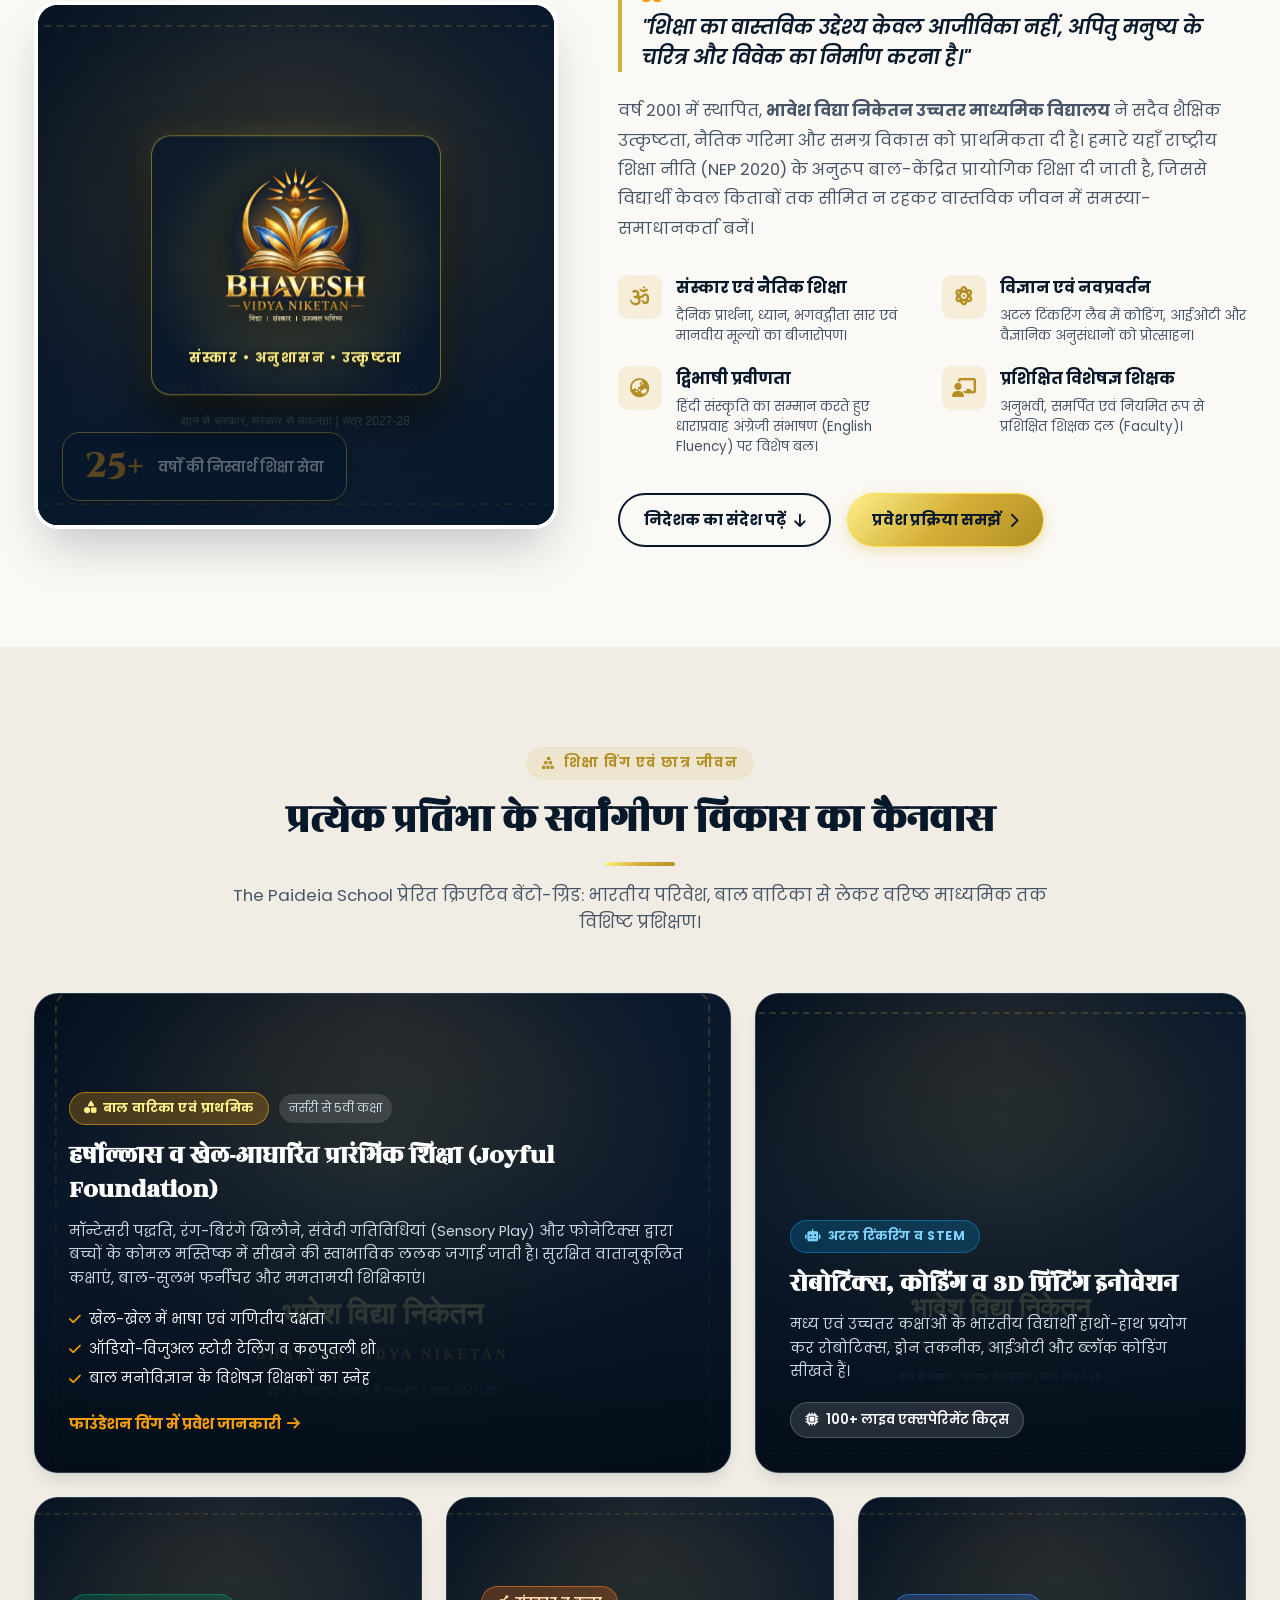
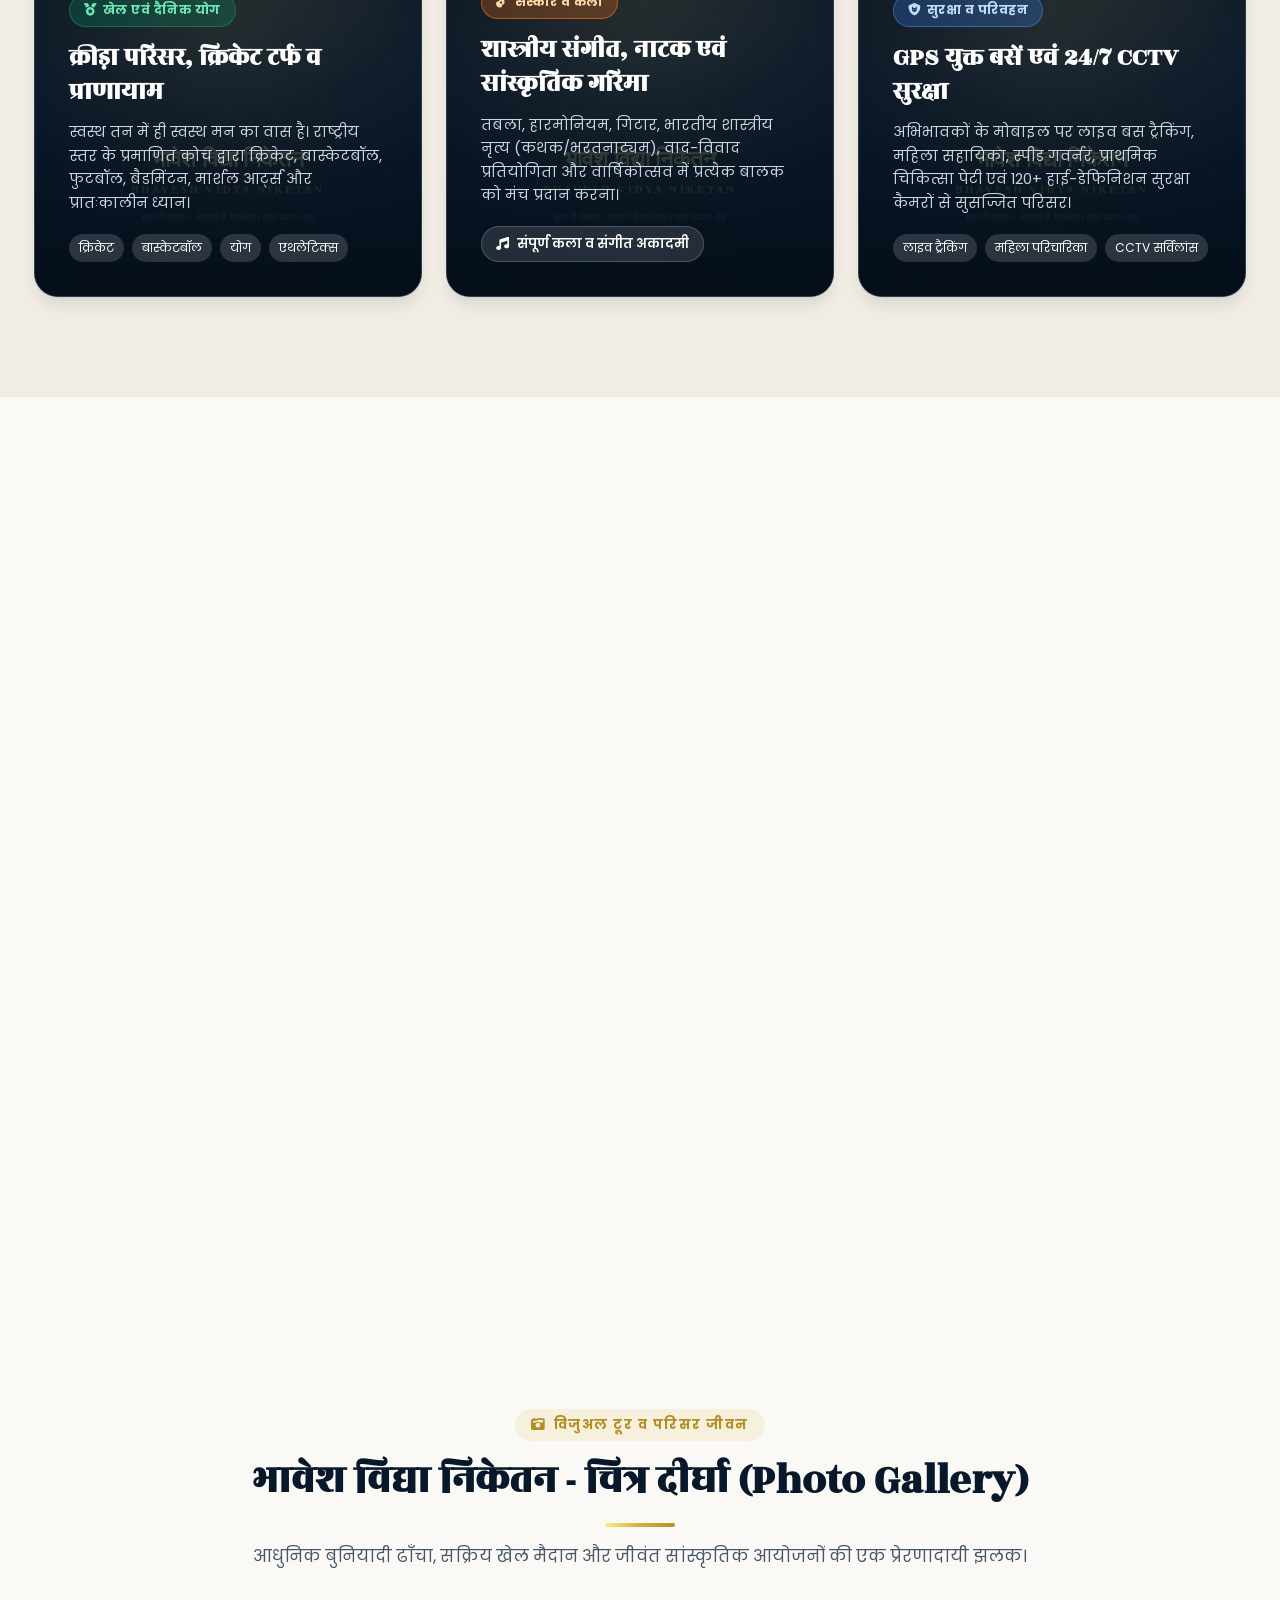
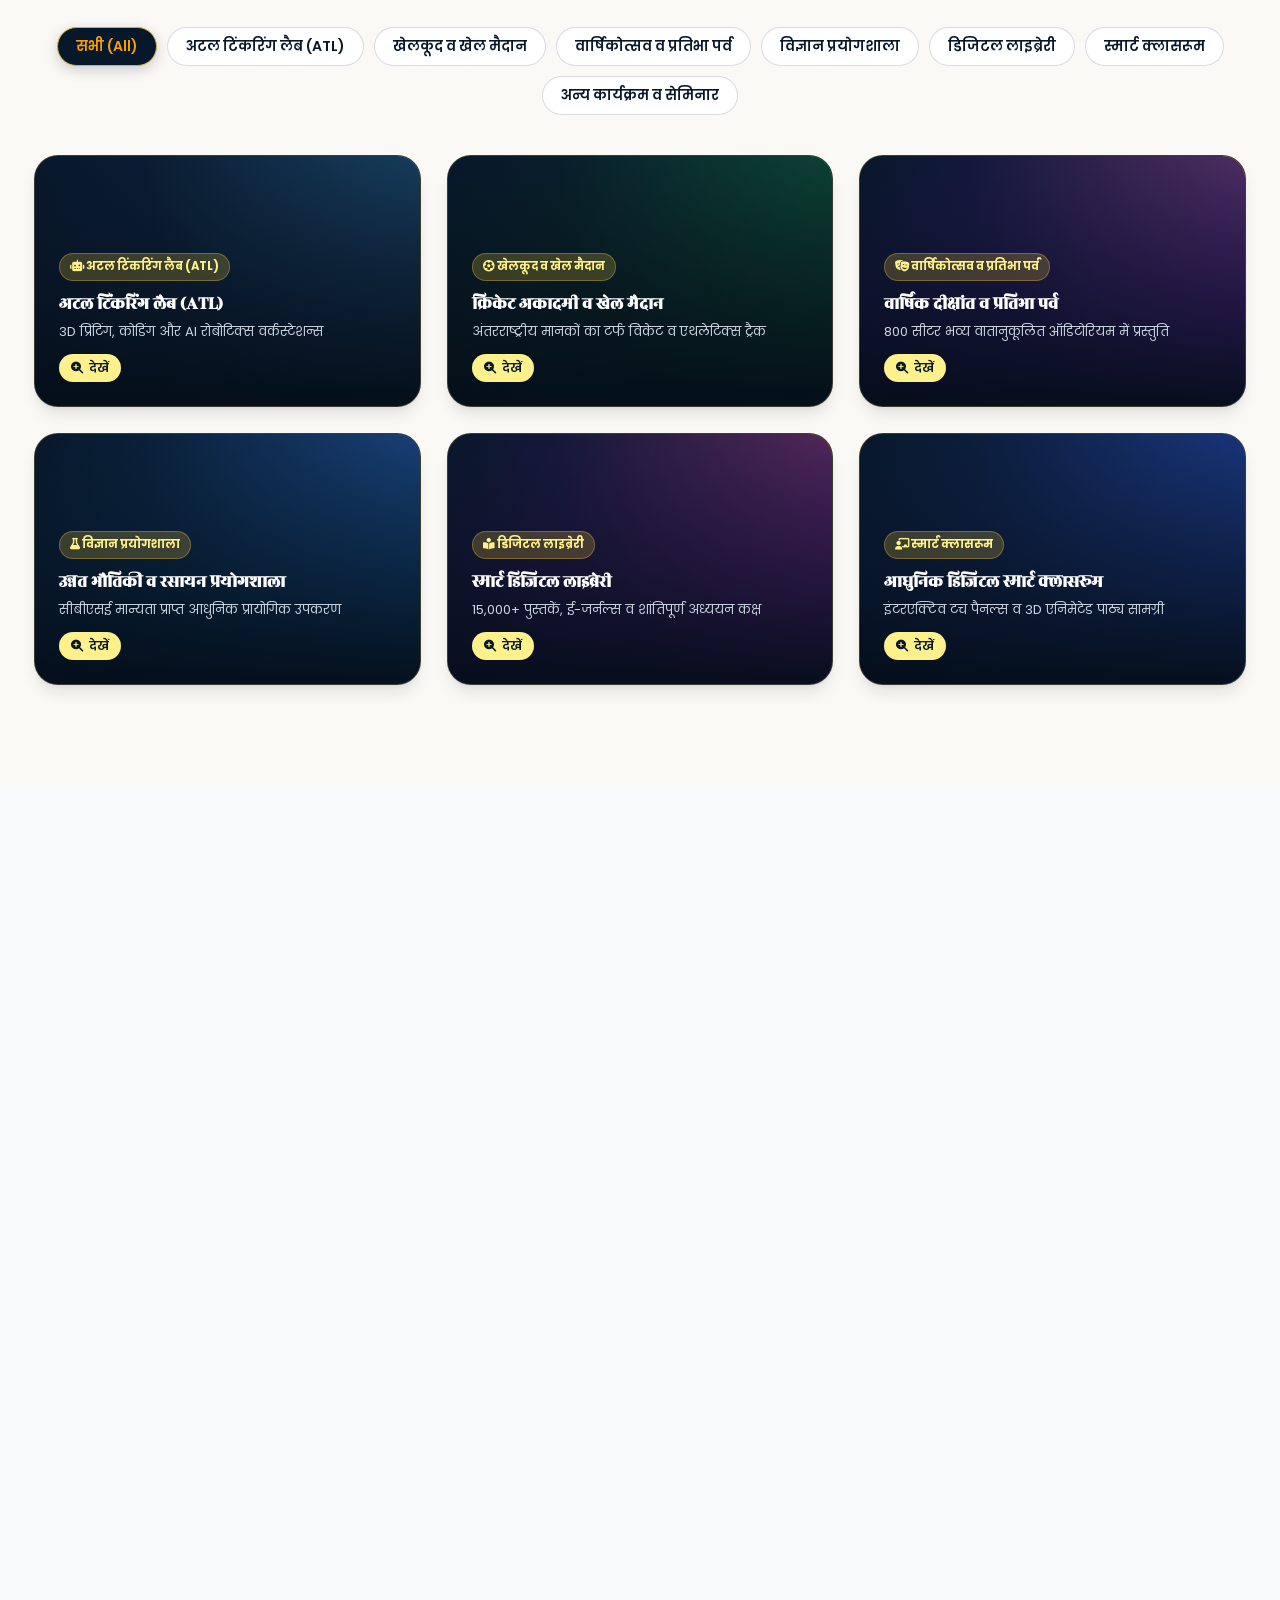
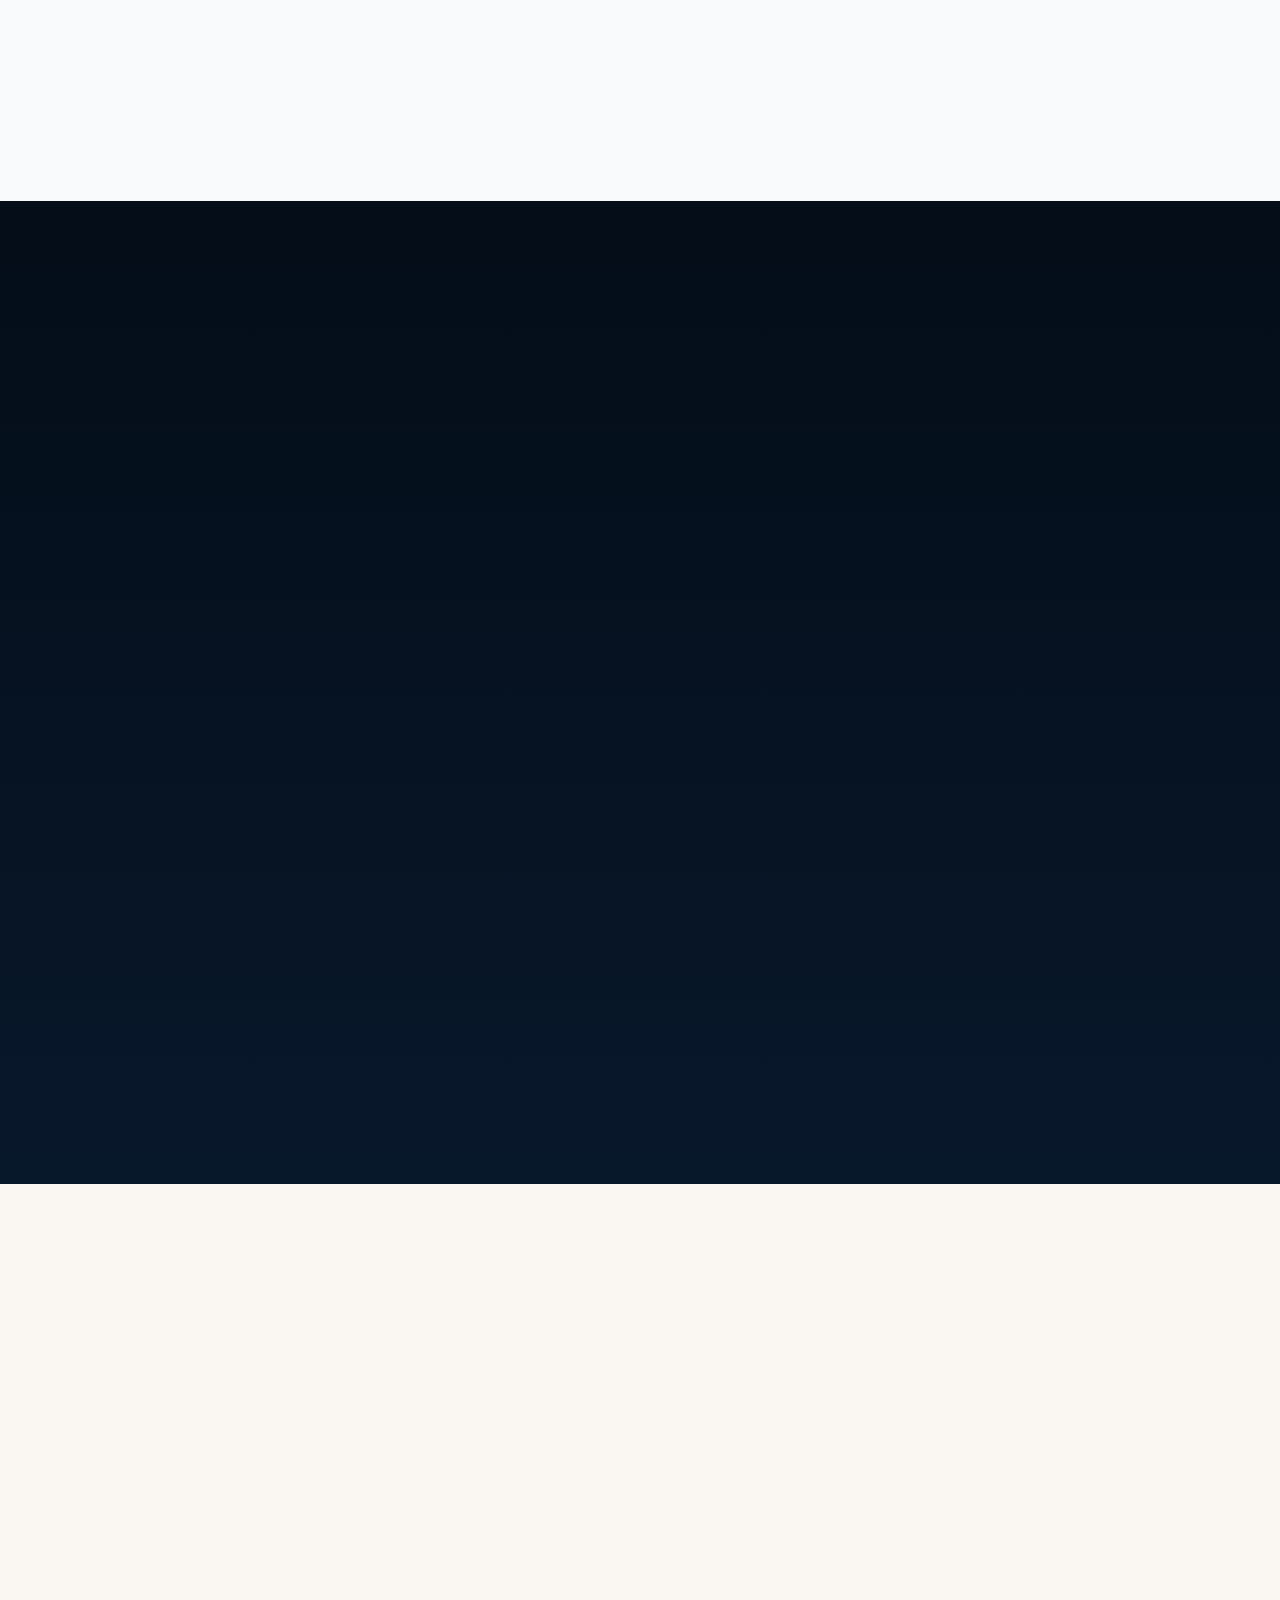
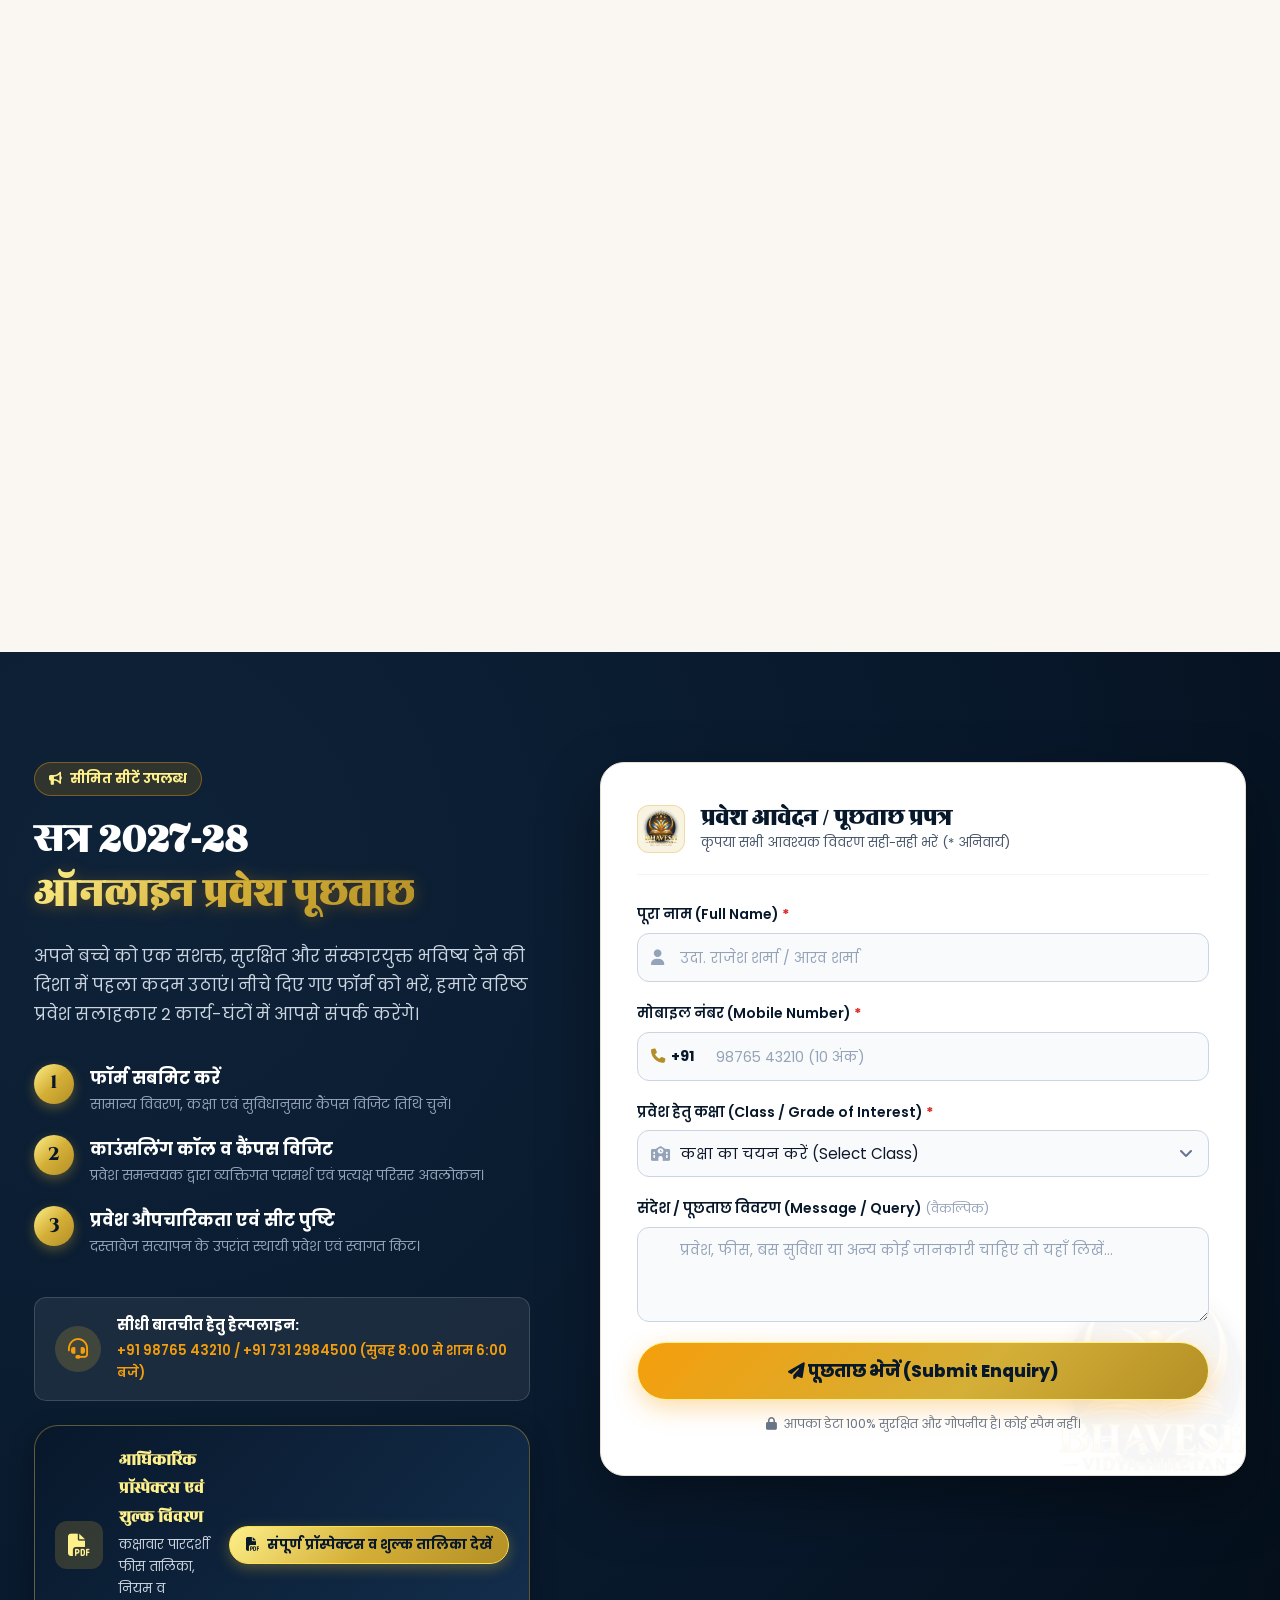
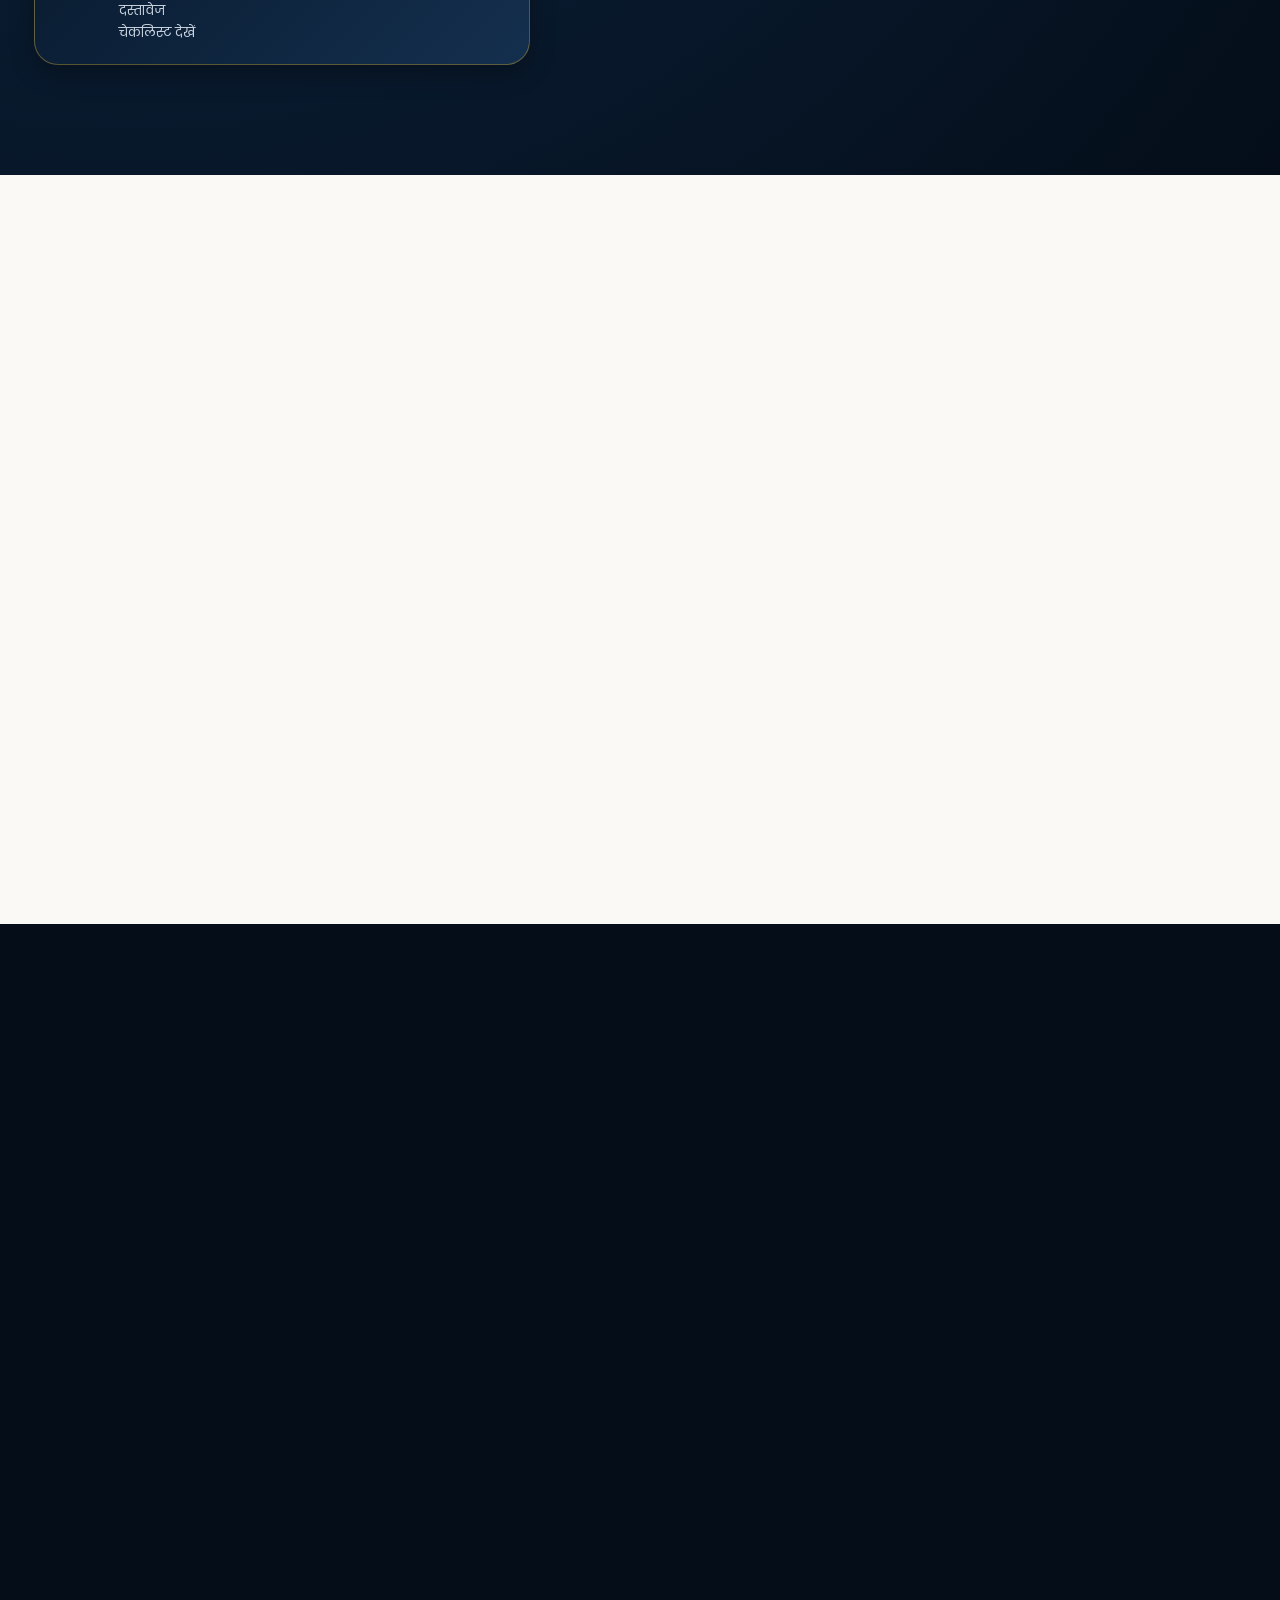
==== commit b4233266: "Add files via upload" ====
--- a/school website/index.html
+++ b/school website/index.html
@@ -181,7 +181,7 @@
   <noscript><link rel="stylesheet" href="https://cdnjs.cloudflare.com/ajax/libs/font-awesome/6.5.1/css/all.min.css"></noscript>
 
   <!-- Stylesheet -->
-  <link rel="stylesheet" href="style.css?v=20261107_bvn_suite2">
+  <link rel="stylesheet" href="style.css?v=20261107_bvn_suite3">
 
   <!-- Feature 1: Modern Image Fallback Initializer (with Official School Logo) -->
   <script>
@@ -2568,6 +2568,6 @@
   </script>
 
   <!-- JavaScript Application -->
-  <script src="script.js?v=20261107_bvn_suite2" defer></script>
+  <script src="script.js?v=20261107_bvn_suite3" defer></script>
 </body>
 </html>
